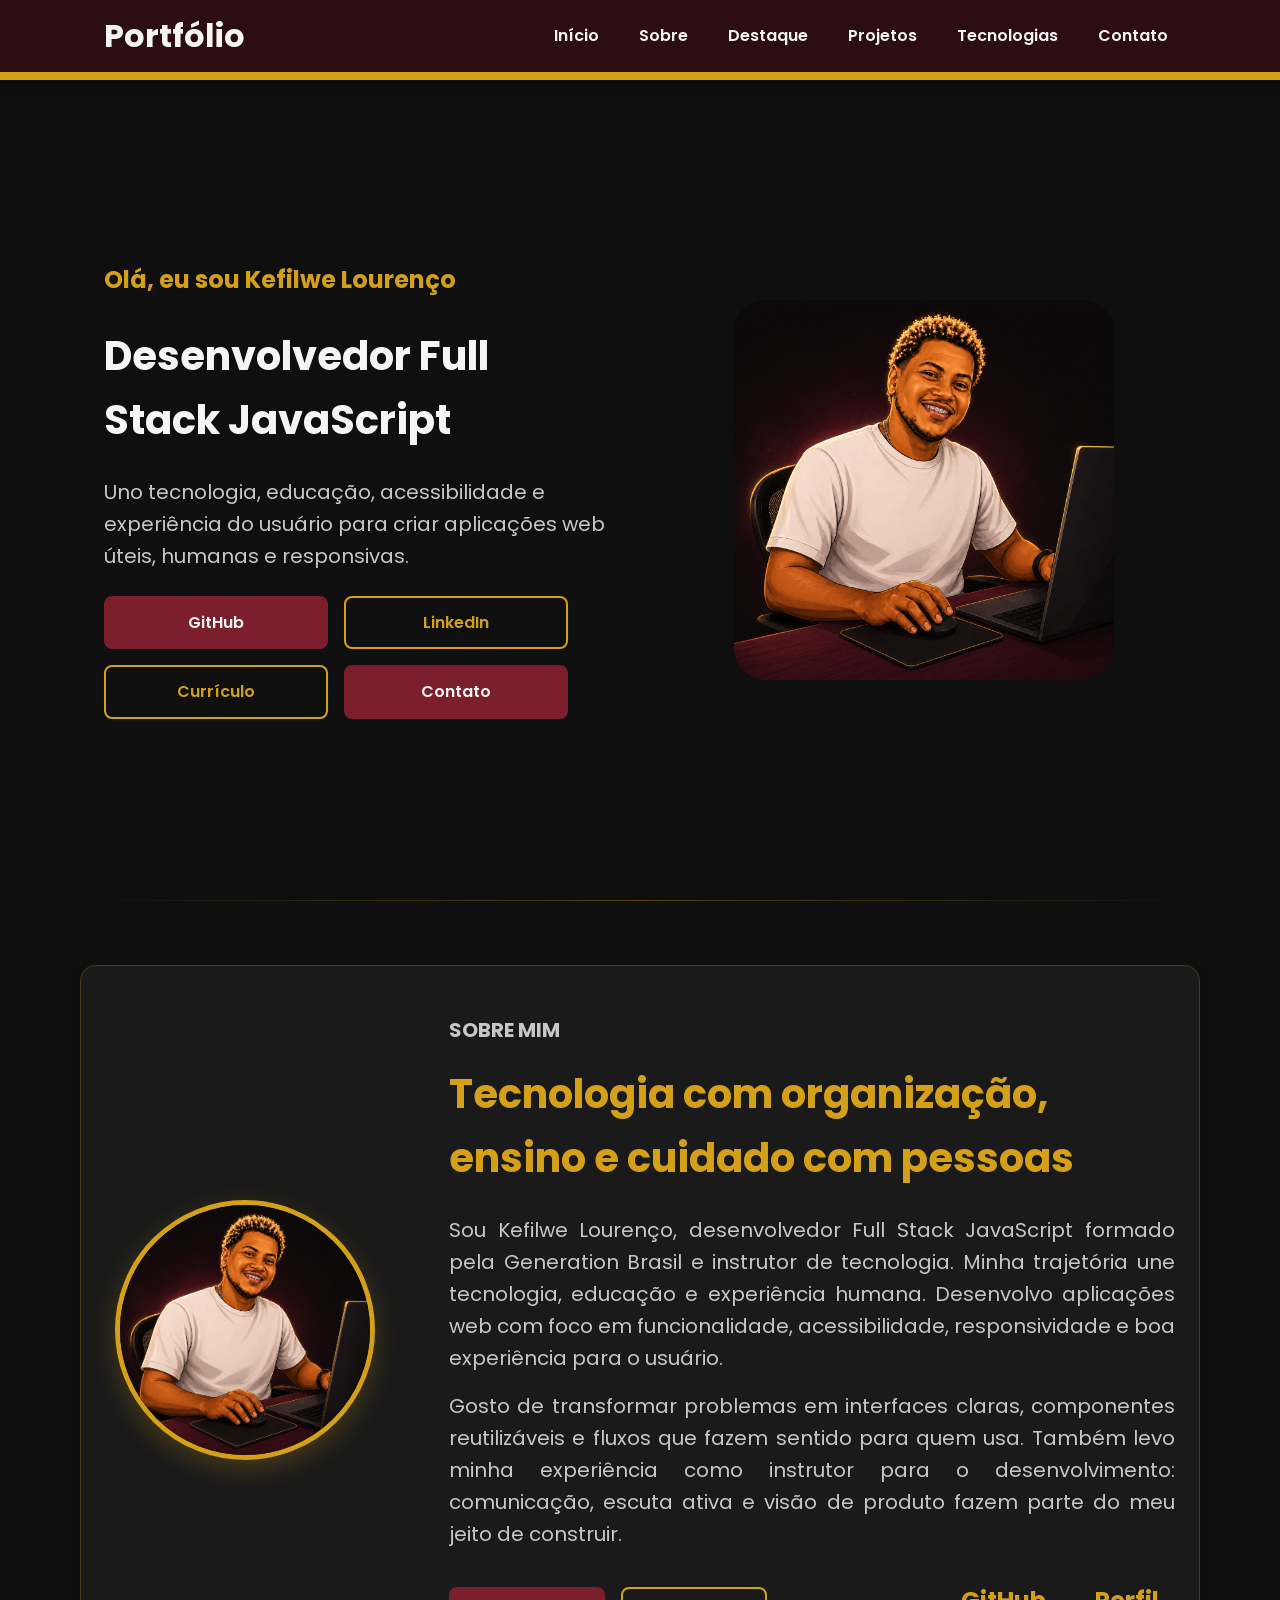
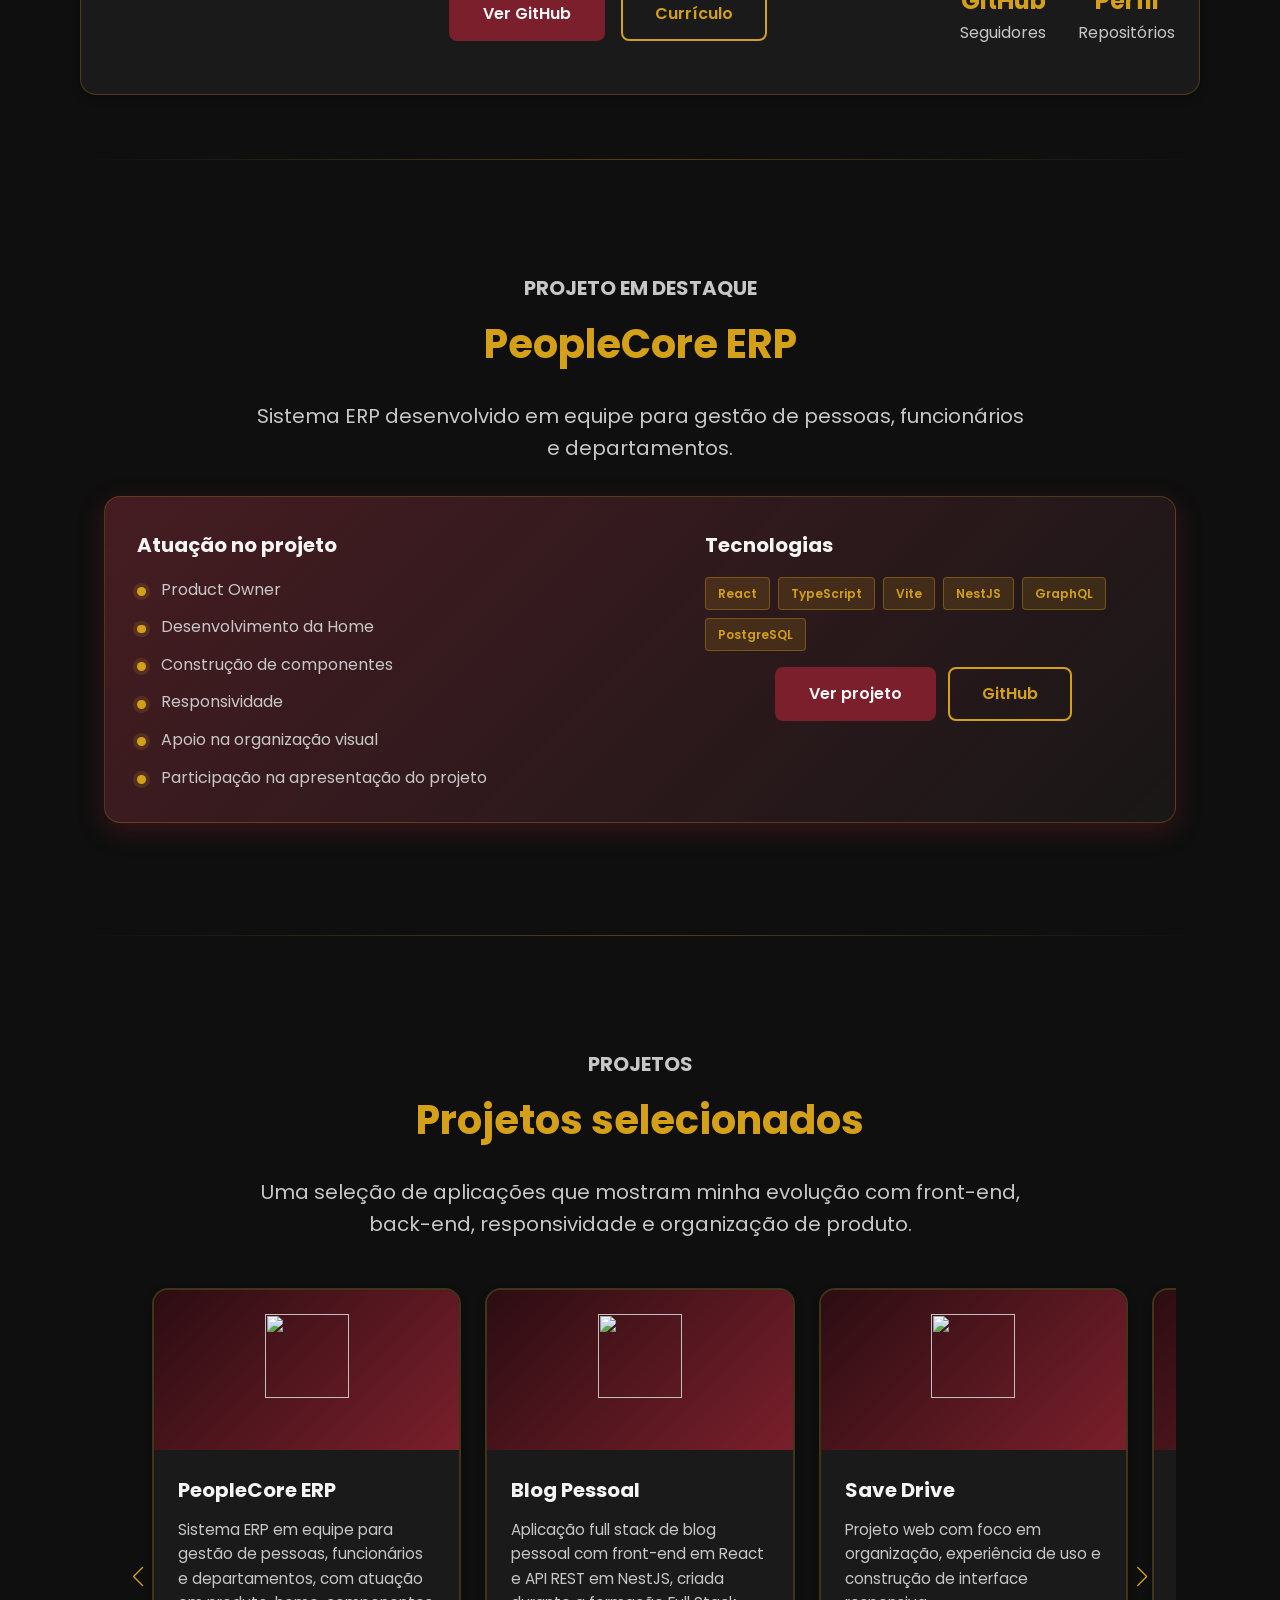
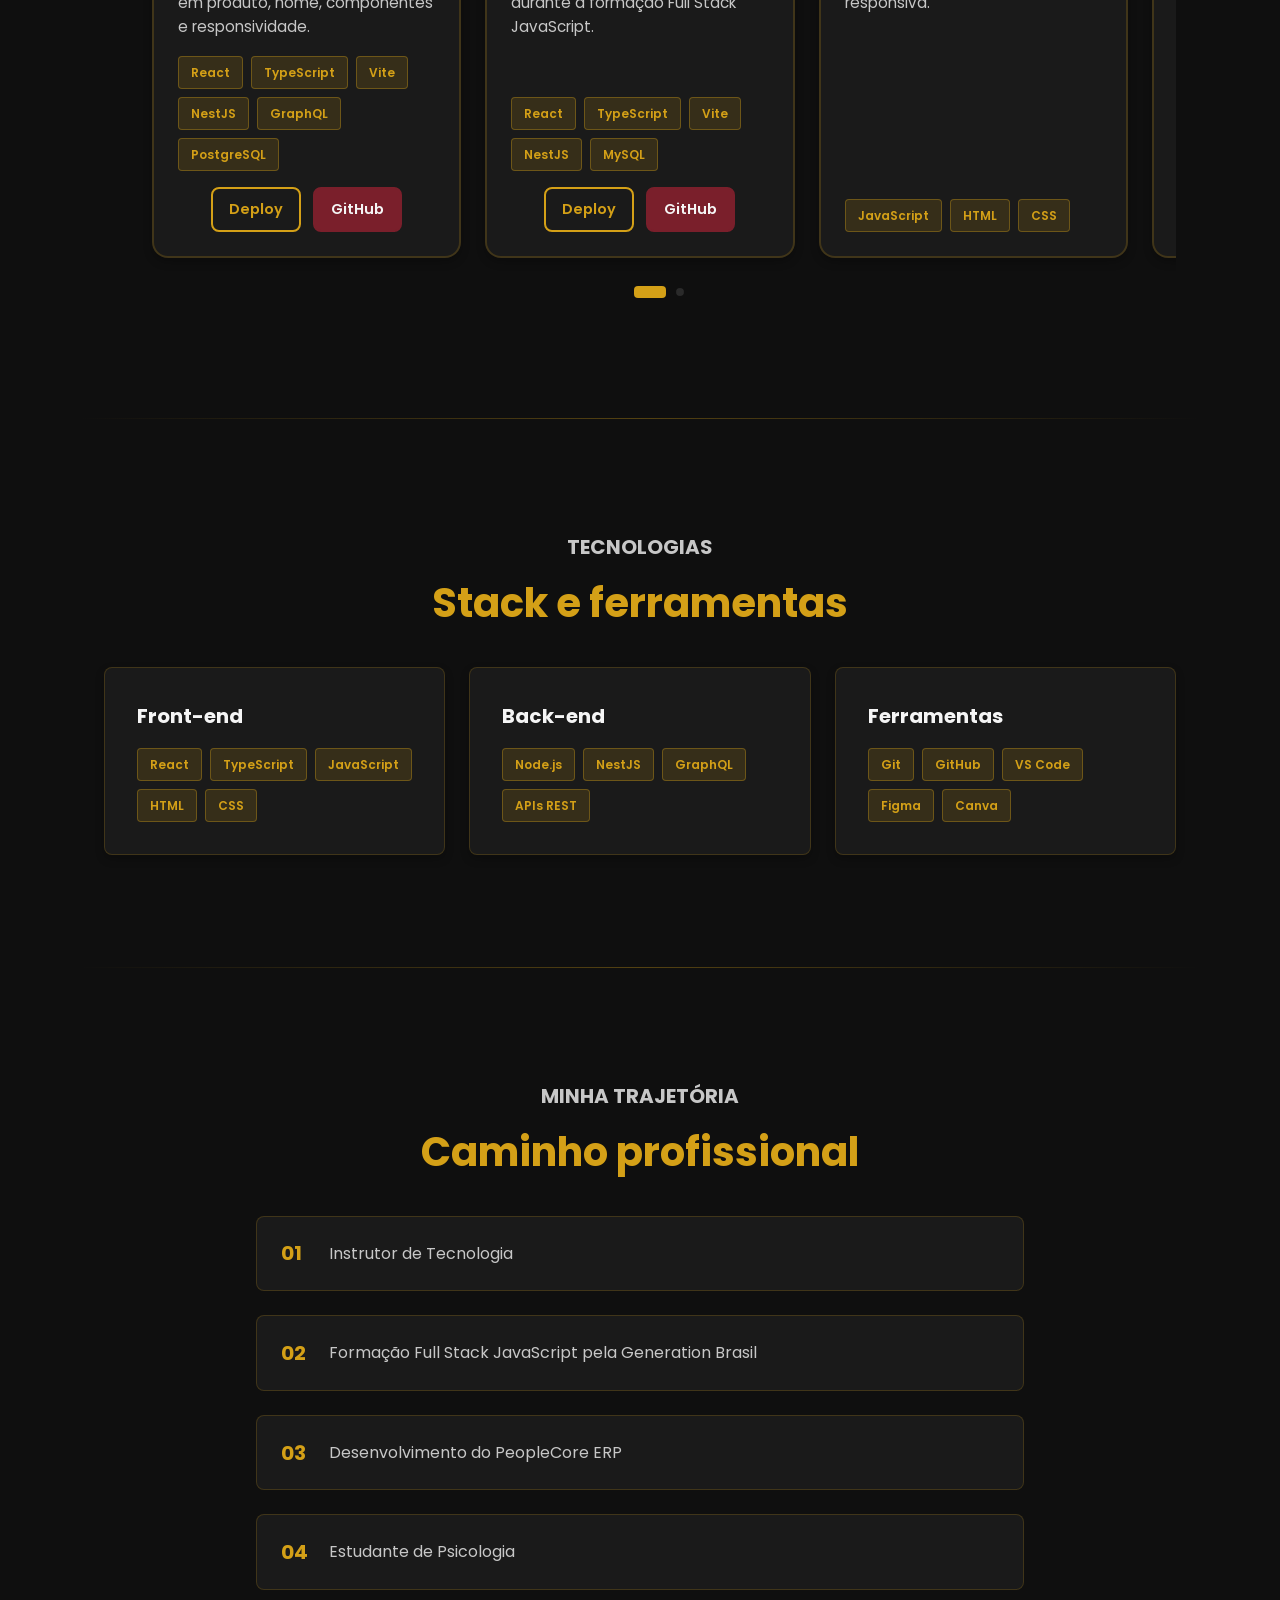
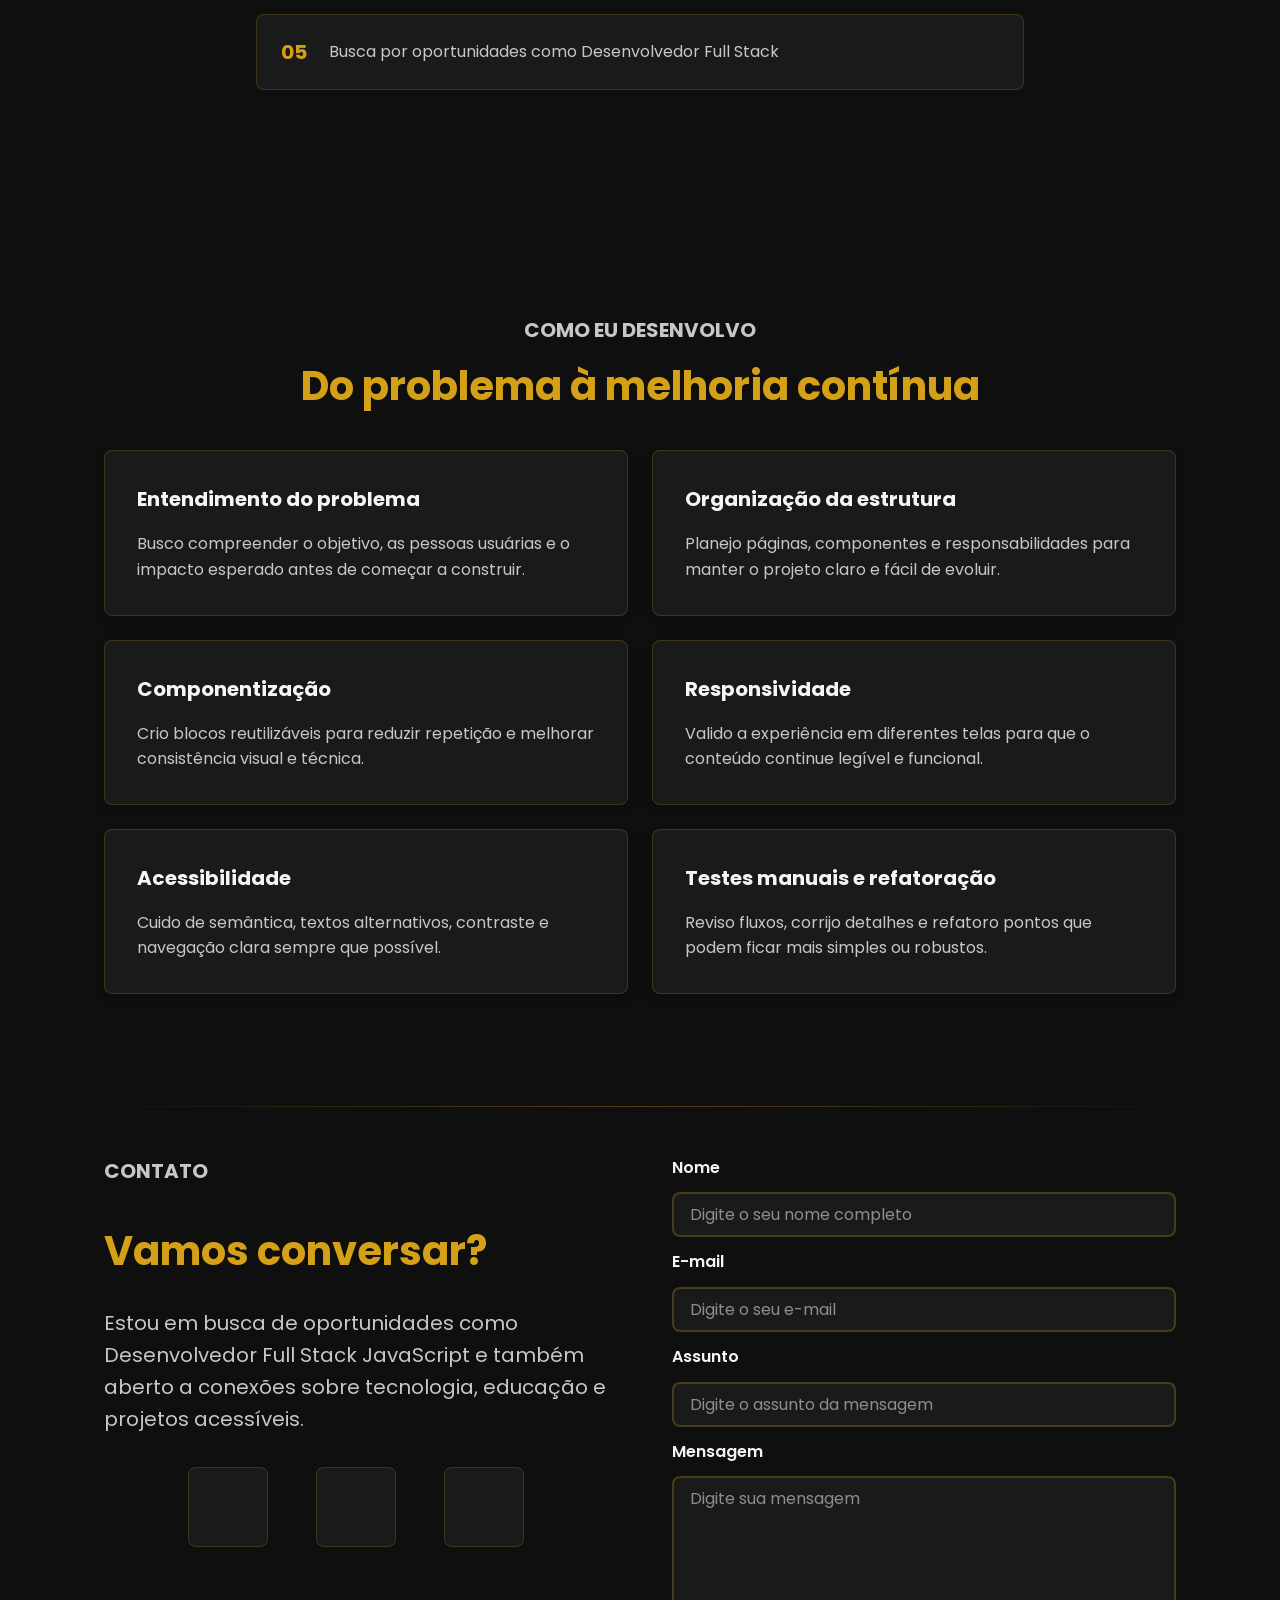
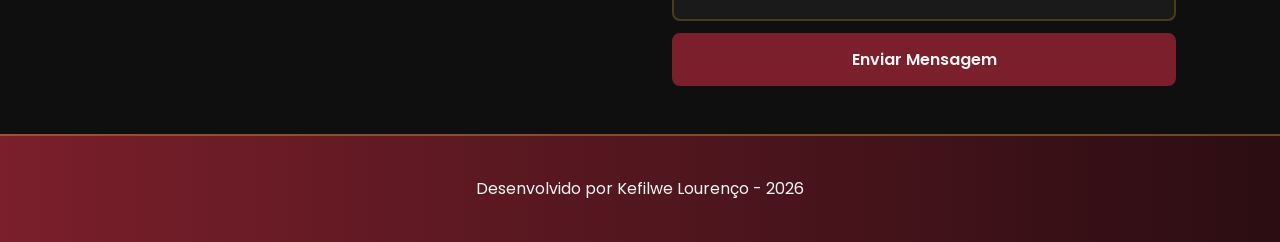
==== index.html @ 3a103b28 "Refatora portifolio profissional" ====
<!DOCTYPE html>
<html lang="pt-br">
<head>
    <link rel="preconnect" href="https://fonts.googleapis.com">
    <link rel="preconnect" href="https://fonts.gstatic.com" crossorigin>
    <link href="https://fonts.googleapis.com/css2?family=Poppins:wght@400;500;600;700&display=swap" rel="stylesheet">

    <meta charset="UTF-8">
    <meta name="viewport" content="width=device-width, initial-scale=1.0">
    <meta name="author" content="Kefilwe Lourenço">
    <meta
        name="description"
        content="Portfólio profissional de Kefilwe Lourenço, desenvolvedor Full Stack JavaScript formado pela Generation Brasil e instrutor de tecnologia."
    >
    <meta
        name="keywords"
        content="Kefilwe Lourenço, portfólio, desenvolvimento web, JavaScript, TypeScript, React, NestJS, Full Stack, Generation Brasil"
    >
    <meta name="robots" content="index, follow">

    <link rel="icon" type="image/svg+xml" href="./assets/img/favicon.svg">
    <link rel="stylesheet" href="https://cdn.jsdelivr.net/npm/swiper@11/swiper-bundle.min.css">
    <link rel="stylesheet" href="./assets/css/style.css">

    <title>Portfólio | Kefilwe Lourenço</title>
</head>

<body>
    <header>
        <div class="menu-content">
            <a href="#hero" id="titulo" aria-label="Voltar para o início">Portfólio</a>

            <nav aria-label="Navegação principal">
                <ul class="menu-list">
                    <li><a href="#hero">Início</a></li>
                    <li><a href="#about">Sobre</a></li>
                    <li><a href="#featured">Destaque</a></li>
                    <li><a href="#projects">Projetos</a></li>
                    <li><a href="#technologies">Tecnologias</a></li>
                    <li><a href="#contact">Contato</a></li>
                </ul>
            </nav>
        </div>
    </header>

    <main>
        <section id="hero" class="section-container hero-container" aria-labelledby="hero-title">
            <article class="hero-content">
                <span>Olá, eu sou Kefilwe Lourenço</span>

                <h1 id="hero-title">Desenvolvedor Full Stack JavaScript</h1>

                <p>
                    Uno tecnologia, educação, acessibilidade e experiência do usuário para criar aplicações web úteis, humanas e responsivas.
                </p>

                <div class="buttons-container hero-actions" aria-label="Links principais">
                    <a href="https://github.com/KefilweLourenco" target="_blank" rel="noopener noreferrer" class="botao">GitHub</a>
                    <a href="https://www.linkedin.com/in/kefilwe-lourenco/" target="_blank" rel="noopener noreferrer" class="botao-outline">LinkedIn</a>
                    <a href="./assets/docs/Curriculo_Kefilwe_Lourenco_dev_fullstack.pdf" target="_blank" class="botao-outline">Currículo</a>
                    <a href="#contact" class="botao">Contato</a>
                </div>
            </article>

            <figure class="hero-image">
                <img
                    src="./assets/img/847e5943-4a92-41ad-9f58-2784e48c1ffe.png"
                    alt="Ilustração de Kefilwe Lourenço como desenvolvedor"
                    class="hero-photo float-animation"
                    width="420"
                >
            </figure>
        </section>

        <hr>

        <section id="about" class="section-container about-container" aria-labelledby="about-title">
            <figure class="about-image">
                <img
                    id="github-avatar"
                    src="./assets/img/847e5943-4a92-41ad-9f58-2784e48c1ffe.png"
                    alt="Imagem de perfil de Kefilwe Lourenço"
                    width="260"
                    height="260"
                >
            </figure>

            <article class="about-content">
                <p class="section-kicker">Sobre mim</p>
                <h2 id="about-title">Tecnologia com organização, ensino e cuidado com pessoas</h2>

                <p>
                    Sou Kefilwe Lourenço, desenvolvedor Full Stack JavaScript formado pela Generation Brasil e instrutor de tecnologia.
                    Minha trajetória une tecnologia, educação e experiência humana. Desenvolvo aplicações web com foco em funcionalidade,
                    acessibilidade, responsividade e boa experiência para o usuário.
                </p>

                <p>
                    Gosto de transformar problemas em interfaces claras, componentes reutilizáveis e fluxos que fazem sentido para quem usa.
                    Também levo minha experiência como instrutor para o desenvolvimento: comunicação, escuta ativa e visão de produto fazem parte do meu jeito de construir.
                </p>

                <div class="about-buttons-data">
                    <div class="buttons-container">
                        <a href="https://github.com/KefilweLourenco" target="_blank" rel="noopener noreferrer" class="botao">Ver GitHub</a>
                        <a href="./assets/docs/Curriculo_Kefilwe_Lourenco_dev_fullstack.pdf" target="_blank" class="botao-outline">Currículo</a>
                    </div>

                    <div class="data-container" aria-label="Dados públicos do GitHub">
                        <div class="data-item">
                            <span class="data-number" data-github-stat="followers">--</span>
                            <span class="data-label">Seguidores</span>
                        </div>

                        <div class="data-item">
                            <span class="data-number" data-github-stat="repos">--</span>
                            <span class="data-label">Repositórios</span>
                        </div>
                    </div>
                </div>
            </article>
        </section>

        <hr>

        <section id="featured" class="section-container featured-container" aria-labelledby="featured-title">
            <div class="section-heading">
                <p class="section-kicker">Projeto em Destaque</p>
                <h2 id="featured-title">PeopleCore ERP</h2>
                <p>
                    Sistema ERP desenvolvido em equipe para gestão de pessoas, funcionários e departamentos.
                </p>
            </div>

            <article class="featured-card">
                <div class="featured-content">
                    <h3>Atuação no projeto</h3>
                    <ul class="check-list">
                        <li>Product Owner</li>
                        <li>Desenvolvimento da Home</li>
                        <li>Construção de componentes</li>
                        <li>Responsividade</li>
                        <li>Apoio na organização visual</li>
                        <li>Participação na apresentação do projeto</li>
                    </ul>
                </div>

                <div class="featured-content">
                    <h3>Tecnologias</h3>
                    <div class="project-tags">
                        <span class="tag">React</span>
                        <span class="tag">TypeScript</span>
                        <span class="tag">Vite</span>
                        <span class="tag">NestJS</span>
                        <span class="tag">GraphQL</span>
                        <span class="tag">PostgreSQL</span>
                    </div>

                    <div class="project-buttons featured-buttons">
                        <a href="https://people-core-front.vercel.app/home" target="_blank" rel="noopener noreferrer" class="botao">Ver projeto</a>
                        <a href="https://github.com/Grupo-03-Turma-JavaScript-14/people-core-front" target="_blank" rel="noopener noreferrer" class="botao-outline">GitHub</a>
                    </div>
                </div>
            </article>
        </section>

        <hr>

        <section id="projects" class="section-container projects-container" aria-labelledby="projects-title">
            <div class="section-heading">
                <p class="section-kicker">Projetos</p>
                <h2 id="projects-title">Projetos selecionados</h2>
                <p>
                    Uma seleção de aplicações que mostram minha evolução com front-end, back-end, responsividade e organização de produto.
                </p>
            </div>

            <div class="swiper projects-swiper">
                <div class="swiper-wrapper" id="projects-list"></div>
                <div class="swiper-button-next" aria-label="Próximo projeto"></div>
                <div class="swiper-button-prev" aria-label="Projeto anterior"></div>
                <div class="swiper-pagination"></div>
            </div>
        </section>

        <hr>

        <section id="technologies" class="section-container technologies-container" aria-labelledby="technologies-title">
            <div class="section-heading">
                <p class="section-kicker">Tecnologias</p>
                <h2 id="technologies-title">Stack e ferramentas</h2>
            </div>

            <div class="tech-grid">
                <article class="info-card">
                    <h3>Front-end</h3>
                    <div class="project-tags">
                        <span class="tag">React</span>
                        <span class="tag">TypeScript</span>
                        <span class="tag">JavaScript</span>
                        <span class="tag">HTML</span>
                        <span class="tag">CSS</span>
                    </div>
                </article>

                <article class="info-card">
                    <h3>Back-end</h3>
                    <div class="project-tags">
                        <span class="tag">Node.js</span>
                        <span class="tag">NestJS</span>
                        <span class="tag">GraphQL</span>
                        <span class="tag">APIs REST</span>
                    </div>
                </article>

                <article class="info-card">
                    <h3>Ferramentas</h3>
                    <div class="project-tags">
                        <span class="tag">Git</span>
                        <span class="tag">GitHub</span>
                        <span class="tag">VS Code</span>
                        <span class="tag">Figma</span>
                        <span class="tag">Canva</span>
                    </div>
                </article>
            </div>
        </section>

        <hr>

        <section id="journey" class="section-container journey-container" aria-labelledby="journey-title">
            <div class="section-heading">
                <p class="section-kicker">Minha trajetória</p>
                <h2 id="journey-title">Caminho profissional</h2>
            </div>

            <ol class="timeline">
                <li>Instrutor de Tecnologia</li>
                <li>Formação Full Stack JavaScript pela Generation Brasil</li>
                <li>Desenvolvimento do PeopleCore ERP</li>
                <li>Estudante de Psicologia</li>
                <li>Busca por oportunidades como Desenvolvedor Full Stack</li>
            </ol>
        </section>

        <hr>

        <section id="process" class="section-container process-container" aria-labelledby="process-title">
            <div class="section-heading">
                <p class="section-kicker">Como eu desenvolvo</p>
                <h2 id="process-title">Do problema à melhoria contínua</h2>
            </div>

            <div class="process-grid">
                <article class="info-card">
                    <h3>Entendimento do problema</h3>
                    <p>Busco compreender o objetivo, as pessoas usuárias e o impacto esperado antes de começar a construir.</p>
                </article>

                <article class="info-card">
                    <h3>Organização da estrutura</h3>
                    <p>Planejo páginas, componentes e responsabilidades para manter o projeto claro e fácil de evoluir.</p>
                </article>

                <article class="info-card">
                    <h3>Componentização</h3>
                    <p>Crio blocos reutilizáveis para reduzir repetição e melhorar consistência visual e técnica.</p>
                </article>

                <article class="info-card">
                    <h3>Responsividade</h3>
                    <p>Valido a experiência em diferentes telas para que o conteúdo continue legível e funcional.</p>
                </article>

                <article class="info-card">
                    <h3>Acessibilidade</h3>
                    <p>Cuido de semântica, textos alternativos, contraste e navegação clara sempre que possível.</p>
                </article>

                <article class="info-card">
                    <h3>Testes manuais e refatoração</h3>
                    <p>Reviso fluxos, corrijo detalhes e refatoro pontos que podem ficar mais simples ou robustos.</p>
                </article>
            </div>
        </section>

        <hr>

        <section id="contact" class="section-container contact-container" aria-labelledby="contact-title">
            <article class="contact-info">
                <p class="section-kicker">Contato</p>
                <h2 id="contact-title">Vamos conversar?</h2>

                <p>
                    Estou em busca de oportunidades como Desenvolvedor Full Stack JavaScript e também aberto a conexões sobre tecnologia, educação e projetos acessíveis.
                </p>

                <div class="social-container">
                    <a
                        href="https://www.linkedin.com/in/kefilwe-lourenco/"
                        target="_blank"
                        rel="noopener noreferrer"
                        class="social-icon"
                        aria-label="Acessar LinkedIn de Kefilwe Lourenço"
                    >
                        <img src="./assets/icons/social/linkedin.svg" alt="" width="40">
                    </a>

                    <a
                        href="https://github.com/KefilweLourenco"
                        target="_blank"
                        rel="noopener noreferrer"
                        class="social-icon"
                        aria-label="Acessar GitHub de Kefilwe Lourenço"
                    >
                        <img src="./assets/icons/social/github.svg" alt="" width="40">
                    </a>

                    <a
                        href="https://www.instagram.com/kaefebr/"
                        target="_blank"
                        rel="noopener noreferrer"
                        class="social-icon"
                        aria-label="Acessar Instagram de Kefilwe Lourenço"
                    >
                        <img src="./assets/icons/social/instagram.svg" alt="" width="40">
                    </a>
                </div>
            </article>

            <form id="formulario" action="https://formsubmit.co/ec6c50bfeef9cd37c52fc1321c85fd99" method="POST" novalidate>
                <input type="hidden" name="_next" value="https://kefilwelourenco.github.io/Meu-Portifolio/sucess.html">
                <input type="hidden" name="_captcha" value="false">

                <label for="nome">Nome</label>
                <input id="nome" name="name" type="text" placeholder="Digite o seu nome completo" autocomplete="name">
                <span id="erro-nome" aria-live="polite"></span>

                <label for="email">E-mail</label>
                <input id="email" name="email" type="email" placeholder="Digite o seu e-mail" autocomplete="email">
                <span id="erro-email" aria-live="polite"></span>

                <label for="assunto">Assunto</label>
                <input id="assunto" name="subject" type="text" placeholder="Digite o assunto da mensagem">
                <span id="erro-assunto" aria-live="polite"></span>

                <label for="mensagem">Mensagem</label>
                <textarea id="mensagem" name="message" placeholder="Digite sua mensagem" rows="5"></textarea>
                <span id="erro-mensagem" aria-live="polite"></span>

                <button class="botao" type="submit">Enviar Mensagem</button>
            </form>
        </section>
    </main>

    <footer>
        <p>Desenvolvido por Kefilwe Lourenço - 2026</p>
    </footer>

    <script src="https://cdn.jsdelivr.net/npm/swiper@11/swiper-bundle.min.js"></script>
    <script src="./assets/js/script.js"></script>
</body>
</html>
---- assets/css/style.css ----
* {
    margin: 0;
    padding: 0;
    box-sizing: border-box;
    font-family: 'Poppins', sans-serif;
    font-weight: 400;
    text-decoration: none;
    outline: none;
}

:root {
    /* Paleta de Cores - Preto, Vinho e Dourado */
    --purple-50: #FFF4E0;
    --purple-100: #F3DFA2;
    --purple-200: #D4A017;
    --purple-300: #B8742A;
    --purple-400: #9B3A3A;
    --purple-500: #7A1F2B;
    --purple-600: #641926;
    --purple-700: #4A121C;
    --purple-800: #2B0D12;
    --purple-900: #14080A;

    /* Cores Neutras */
    --gray-200: #2A2A2A;
    --gray-400: #C7C7C7;
    --black: #F5F5F5;
    --white: #0F0F0F;

    /* Cores extras */
    --surface: #1A1A1A;
    --surface-light: #24181A;
    --gold: #D4A017;

    /* Cores de Estado */
    --error: #e63946;

    /* Sombras */
    --shadow-sm: 0 0.25rem 0.5rem rgba(0, 0, 0, 0.25);
    --shadow-md: 0 0.25rem 0.75rem rgba(212, 160, 23, 0.25);
    --shadow-lg: 0 0.5rem 1.5rem rgba(122, 31, 43, 0.35);

    /* Espaçamentos */
    --spacing-xs: 0.5rem;
    --spacing-sm: 1rem;
    --spacing-md: 1.5rem;
    --spacing-lg: 2rem;
    --spacing-xl: 3rem;
    --spacing-2xl: 4rem;

    /* Tamanho da Fonte */
    --text-sm: 0.75rem;
    --text-base: 1rem;
    --text-lg: 1.25rem;
    --text-xl: 1.5rem;
    --text-2xl: 2rem;
    --text-3xl: 2.5rem;

    /* Border Radius */
    --radius-sm: 0.25rem;
    --radius-md: 0.5rem;
    --radius-lg: 1rem;
    --radius-xl: 2rem;
    --radius-full: 50%;

    /* Animação Padrão */
    --transition-default: all 0.3s ease;
}

html {
    scroll-behavior: smooth;
}

body {
    display: flex;
    flex-direction: column;
    min-height: 100vh;
    background-color: var(--white);
    line-height: 1.6;
    color: var(--black);
}

hr {
    width: min(70rem, calc(100% - 2rem));
    height: 0.05rem;
    margin: 0 auto;
    border: 0;
    background: linear-gradient(to right, transparent, rgba(212, 160, 23, 0.35), transparent);
}

main {
    flex: 1;
}

.section-container {
    max-width: 70rem;
    margin: 0 auto;
    padding: var(--spacing-xl) var(--spacing-md);
    scroll-margin-top: 6rem;
}

.buttons-container {
    display: flex;
    flex-wrap: wrap;
    gap: var(--spacing-sm);
}

.botao,
.botao-outline {
    display: inline-block;
    padding: 0.75rem 2rem;
    border: 0.15rem solid transparent;
    border-radius: var(--radius-md);
    font-size: var(--text-base);
    font-weight: 600;
    text-align: center;
    cursor: pointer;
    transition: var(--transition-default);
}

.botao {
    border-color: var(--purple-500);
    background-color: var(--purple-500);
    color: #F5F5F5;
}

.botao:hover {
    border-color: var(--gold);
    background-color: var(--purple-700);
    box-shadow: var(--shadow-md);
    transform: translateY(-0.25rem);
}

.botao-outline {
    border-color: var(--gold);
    background-color: transparent;
    color: var(--gold);
}

.botao-outline:hover {
    border-color: var(--gold);
    background-color: var(--gold);
    color: #14080A;
    transform: translateY(-0.25rem);
}

.botao-sm {
    padding: 0.55rem 1rem;
    font-size: 0.9rem;
}

header {
    position: sticky;
    top: 0;
    z-index: 1000;
    width: 100%;
    height: 5rem;
    border-bottom: var(--spacing-xs) solid var(--gold);
    background-color: var(--purple-800);
    box-shadow: var(--shadow-sm);
}

header a {
    font-weight: 600;
    color: #F5F5F5;
    transition: color 0.3s ease;
}

header a:hover {
    color: var(--gold);
}

#titulo {
    font-size: var(--text-2xl);
    font-weight: 700;
}

.menu-content {
    display: flex;
    justify-content: space-between;
    align-items: center;
    max-width: 70rem;
    height: 100%;
    margin: 0 auto;
    padding: 0 var(--spacing-md);
}

.menu-list {
    display: flex;
    gap: var(--spacing-md);
    list-style: none;
}

.menu-list a {
    padding: var(--spacing-xs);
}

.hero-container {
    display: flex;
    align-items: center;
    gap: var(--spacing-2xl);
    min-height: calc(100vh - 5rem);
}

.hero-content {
    display: flex;
    flex: 1;
    flex-direction: column;
    gap: var(--spacing-md);
}

.hero-content span {
    font-size: var(--text-xl);
    font-weight: 700;
    color: var(--gold);
}

.hero-content h1 {
    font-size: var(--text-3xl);
    font-weight: 700;
    color: #F5F5F5;
}

.hero-content p,
.about-content p,
.contact-info p,
.section-heading p,
.info-card p {
    font-size: var(--text-lg);
    color: var(--gray-400);
}

.hero-actions {
    display: grid;
    grid-template-columns: repeat(2, minmax(9rem, 1fr));
    max-width: 29rem;
}

.hero-actions .botao,
.hero-actions .botao-outline {
    width: 100%;
}

.section-heading {
    max-width: 48rem;
    margin: 0 auto var(--spacing-lg);
    text-align: center;
}

.section-heading h2,
.about-content h2,
.projects-container h2,
.contact-info h2,
.featured-container h2,
.technologies-container h2,
.journey-container h2,
.process-container h2 {
    margin-bottom: var(--spacing-md);
    font-size: var(--text-3xl);
    font-weight: 700;
    color: var(--gold);
}

.section-kicker {
    margin-bottom: var(--spacing-xs);
    font-size: var(--text-base);
    font-weight: 700;
    text-transform: uppercase;
    letter-spacing: 0;
    color: var(--purple-100);
}

/* IMAGEM PRINCIPAL DO HERO */
.hero-image {
    display: flex;
    flex: 1;
    justify-content: center;
    align-items: center;
}

.hero-image img {
    width: 100%;
    max-width: 380px;
    height: auto;
    border-radius: var(--radius-xl);
    object-fit: contain;
}

@keyframes float {
    0%,
    100% {
        transform: translateY(0);
    }

    50% {
        transform: translateY(-1.25rem);
    }
}

.float-animation {
    animation: float 3s ease-in-out infinite;
}

.about-container {
    display: flex;
    align-items: center;
    gap: var(--spacing-2xl);
    margin: var(--spacing-2xl) auto;
    border: 0.1rem solid rgba(212, 160, 23, 0.25);
    border-radius: var(--radius-lg);
    background-color: var(--surface);
    box-shadow: var(--shadow-sm);
}

.about-image {
    flex: 0 0 17.5rem;
}

.about-image img {
    width: 260px;
    height: 260px;
    border: 0.35rem solid var(--gold);
    border-radius: var(--radius-full);
    box-shadow: 0 0.5rem 1.5rem rgba(212, 160, 23, 0.25);
    object-fit: cover;
    object-position: center top;
    display: block;
    margin: 0 auto;
}

.about-content p {
    margin-bottom: var(--spacing-sm);
    text-align: justify;
}

.about-buttons-data {
    display: flex;
    justify-content: space-between;
    align-items: center;
    gap: var(--spacing-lg);
    margin-top: var(--spacing-lg);
}

.about-buttons-data .botao {
    margin-right: auto;
}

.data-container {
    display: flex;
    gap: var(--spacing-lg);
    margin-top: 0;
}

.data-item {
    display: flex;
    flex-direction: column;
    align-items: center;
}

.data-number {
    font-size: var(--text-xl);
    font-weight: 700;
    text-align: center;
    color: var(--gold);
}

.data-label {
    font-size: var(--text-base);
    text-align: center;
    color: var(--gray-400);
}

.projects-container {
    scroll-margin-top: 3rem;
    margin: var(--spacing-2xl) auto;
    text-align: center;
}

.featured-container,
.technologies-container,
.journey-container,
.process-container {
    margin: var(--spacing-2xl) auto;
}

.featured-card {
    display: grid;
    grid-template-columns: 1.1fr 0.9fr;
    gap: var(--spacing-lg);
    padding: var(--spacing-lg);
    border: 0.1rem solid rgba(212, 160, 23, 0.25);
    border-radius: var(--radius-lg);
    background:
        linear-gradient(135deg, rgba(122, 31, 43, 0.45), rgba(20, 8, 10, 0.2)),
        var(--surface);
    box-shadow: var(--shadow-lg);
}

.featured-content {
    min-width: 0;
}

.featured-content h3,
.info-card h3 {
    margin-bottom: var(--spacing-sm);
    font-size: var(--text-lg);
    font-weight: 700;
    color: #F5F5F5;
}

.featured-buttons {
    justify-content: flex-start;
    margin-top: var(--spacing-lg);
}

.check-list {
    display: grid;
    gap: 0.75rem;
    list-style: none;
    color: var(--gray-400);
}

.check-list li {
    position: relative;
    padding-left: 1.5rem;
}

.check-list li::before {
    content: "";
    position: absolute;
    top: 0.65rem;
    left: 0;
    width: 0.55rem;
    height: 0.55rem;
    border-radius: var(--radius-full);
    background-color: var(--gold);
    box-shadow: 0 0 0 0.25rem rgba(212, 160, 23, 0.15);
}

.projects-swiper {
    position: relative;
    width: 100%;
    padding: var(--spacing-sm) var(--spacing-xl) var(--spacing-xl);
    overflow: hidden;
}

.project-card {
    display: flex;
    flex-direction: column;
    width: 100%;
    height: 100%;
    border: 0.15rem solid rgba(212, 160, 23, 0.2);
    border-radius: var(--radius-lg);
    background-color: var(--surface);
    box-shadow: var(--shadow-sm);
    overflow: hidden;
    transition: var(--transition-default);
}

.project-card:hover {
    border-color: rgba(212, 160, 23, 0.55);
    box-shadow: var(--shadow-lg);
    transform: translateY(-0.25rem);
}

.project-image {
    display: flex;
    align-items: center;
    justify-content: center;
    width: 100%;
    height: 10rem;
    background: linear-gradient(135deg, var(--purple-800) 0%, var(--purple-500) 100%);
}

.project-image img {
    width: 75%;
    height: 75%;
    max-width: 7rem;
    max-height: 7rem;
    object-fit: contain;
    transition: transform 0.3s ease;
}

.project-content {
    display: flex;
    flex: 1;
    flex-direction: column;
    padding: var(--spacing-md);
    text-align: left;
}

.project-content h3 {
    margin-bottom: 0.75rem;
    font-size: var(--text-lg);
    font-weight: 700;
    color: #F5F5F5;
}

.project-content p {
    flex: 1;
    margin-bottom: var(--spacing-sm);
    font-size: 0.95rem;
    color: var(--gray-400);
}

.project-tags {
    display: flex;
    flex-wrap: wrap;
    gap: var(--spacing-xs);
}

.tag {
    padding: 0.375rem 0.75rem;
    border-radius: var(--radius-sm);
    background-color: rgba(212, 160, 23, 0.15);
    border: 0.05rem solid rgba(212, 160, 23, 0.35);
    font-size: var(--text-sm);
    font-weight: 600;
    color: var(--gold);
}

.project-buttons {
    display: flex;
    flex-wrap: wrap;
    justify-content: center;
    align-items: center;
    gap: 0.75rem;
    margin-top: var(--spacing-sm);
}

.tech-grid,
.process-grid {
    display: grid;
    grid-template-columns: repeat(3, minmax(0, 1fr));
    gap: var(--spacing-md);
}

.process-grid {
    grid-template-columns: repeat(2, minmax(0, 1fr));
}

.info-card {
    padding: var(--spacing-lg);
    border: 0.1rem solid rgba(212, 160, 23, 0.2);
    border-radius: var(--radius-md);
    background-color: var(--surface);
    box-shadow: var(--shadow-sm);
    transition: var(--transition-default);
}

.info-card:hover {
    border-color: rgba(212, 160, 23, 0.55);
    transform: translateY(-0.2rem);
}

.info-card p {
    font-size: var(--text-base);
}

.timeline {
    display: grid;
    gap: var(--spacing-md);
    max-width: 48rem;
    margin: 0 auto;
    list-style: none;
    counter-reset: timeline;
}

.timeline li {
    position: relative;
    padding: var(--spacing-md) var(--spacing-md) var(--spacing-md) 4.5rem;
    border: 0.1rem solid rgba(212, 160, 23, 0.2);
    border-radius: var(--radius-md);
    background-color: var(--surface);
    color: var(--gray-400);
}

.timeline li::before {
    counter-increment: timeline;
    content: counter(timeline, decimal-leading-zero);
    position: absolute;
    top: 50%;
    left: var(--spacing-md);
    transform: translateY(-50%);
    font-size: var(--text-lg);
    font-weight: 700;
    color: var(--gold);
}

.swiper-wrapper {
    align-items: stretch;
}

.swiper-slide {
    display: flex;
    height: auto;
}

.swiper-button-next,
.swiper-button-prev {
    width: 3rem;
    height: 3rem;
}

.swiper-button-next:after,
.swiper-button-prev:after {
    font-size: var(--text-lg);
    height: 3rem;
    color: var(--gold);
}

.swiper-pagination-bullet {
    width: 0.75rem;
    height: 0.75rem;
    background-color: var(--gray-200);
    opacity: 1;
}

.swiper-pagination-bullet-active {
    width: var(--spacing-lg);
    border-radius: var(--radius-sm);
    background-color: var(--gold);
}

.contact-container {
    display: grid;
    grid-template-columns: 1fr 1fr;
    gap: var(--spacing-2xl);
}

.contact-info h2 {
    margin-bottom: var(--spacing-md);
}

.contact-info p {
    margin-bottom: var(--spacing-lg);
}

.social-container {
    display: flex;
    justify-content: center;
    gap: var(--spacing-xl);
}

.social-icon {
    width: 5rem;
    height: 5rem;
    padding: 0.75rem;
    border-radius: var(--radius-md);
    background-color: var(--surface);
    border: 0.1rem solid rgba(212, 160, 23, 0.2);
    transition: var(--transition-default);
}

.social-icon img {
    width: 100%;
    filter: invert(91%) sepia(4%) saturate(217%) hue-rotate(314deg) brightness(105%) contrast(92%);
    transition: filter 0.3s ease;
}

.social-icon:hover {
    border-color: var(--gold);
    transform: translateY(-0.25rem);
}

.social-icon:hover img {
    filter: invert(68%) sepia(63%) saturate(663%) hue-rotate(3deg) brightness(93%) contrast(92%);
}

form {
    display: flex;
    flex-direction: column;
    gap: 0.75rem;
}

form label {
    font-size: var(--text-base);
    font-weight: 600;
    color: #F5F5F5;
}

form input,
form textarea {
    width: 100%;
    padding: 0.5rem var(--spacing-sm);
    border: 0.15rem solid rgba(212, 160, 23, 0.25);
    border-radius: var(--radius-md);
    background-color: var(--surface);
    color: #F5F5F5;
    font-family: inherit;
    font-size: var(--text-base);
    transition: border-color 0.3s ease;
}

form input::placeholder,
form textarea::placeholder {
    color: #8E8E8E;
}

form input:focus,
form textarea:focus {
    border-color: var(--gold);
    outline: none;
}

form input[aria-invalid="true"],
form textarea[aria-invalid="true"] {
    border-color: var(--error);
}

form textarea {
    min-height: 5rem;
    resize: none;
}

form span {
    margin-top: -0.75rem;
    font-size: var(--text-sm);
    color: var(--error);
}

footer {
    padding: 2.5rem;
    background: linear-gradient(to right, var(--purple-500), var(--purple-800));
    border-top: 0.15rem solid rgba(212, 160, 23, 0.4);
    font-weight: 600;
    text-align: center;
    color: #F5F5F5;
}

.success-container {
    display: flex;
    flex-direction: column;
    justify-content: center;
    align-items: center;
    width: 100%;
    min-height: calc(100vh - 12.5rem);
    padding: var(--spacing-xl) var(--spacing-md);
}

.success-content {
    display: flex;
    flex-direction: column;
    align-items: center;
    gap: var(--spacing-md);
    max-width: 37.5rem;
    text-align: center;
}

.success-content h1 {
    font-size: var(--text-3xl);
    font-weight: 700;
    color: var(--gold);
}

.success-content h2 {
    font-size: var(--text-lg);
    color: var(--gray-400);
}

.success-icon {
    display: flex;
    align-items: center;
    justify-content: center;
    width: 7.5rem;
    height: 7.5rem;
    border-radius: var(--radius-full);
    background-color: var(--surface);
    border: 0.15rem solid var(--gold);
}

.success-icon img {
    width: 6rem;
    height: 6rem;
    filter: invert(68%) sepia(63%) saturate(663%) hue-rotate(3deg) brightness(93%) contrast(92%);
}

/* TABLET */
@media screen and (max-width: 1024px) {
    .section-container {
        padding: var(--spacing-lg) var(--spacing-md);
    }

    .section-container h1 {
        font-size: var(--text-3xl);
    }

    .section-container h2 {
        font-size: var(--text-2xl);
    }

    .section-container p {
        font-size: var(--text-base);
    }

    .hero-content span {
        font-size: var(--text-lg);
    }

    .success-content h1 {
        font-size: var(--text-3xl);
    }

    .success-content h2 {
        font-size: var(--text-xl);
    }

    .hero-container {
        flex-direction: column-reverse;
        gap: var(--spacing-lg);
        min-height: 60vh;
        text-align: center;
    }

    .hero-content,
    .hero-image {
        width: 90%;
    }

    .buttons-container {
        justify-content: center;
        width: 100%;
    }

    .hero-container .botao,
    .hero-container .botao-outline {
        padding: 0.75rem 1.5rem;
        font-size: 0.95rem;
        white-space: nowrap;
    }

    .about-container {
        flex-direction: column;
        gap: var(--spacing-md);
        margin: var(--spacing-lg);
        padding: var(--spacing-lg);
    }

    .about-image {
        flex: 0 0 auto;
        width: 100%;
        display: flex;
        justify-content: center;
    }

    .about-image img {
        width: 240px;
        height: 240px;
        max-width: 100%;
        object-fit: cover;
        object-position: center top;
    }

    .about-content {
        width: 100%;
    }

    .about-buttons-data {
        flex-direction: column;
        gap: var(--spacing-md);
        align-items: stretch;
    }

    .about-buttons-data .botao {
        margin-right: 0;
    }

    .data-container {
        justify-content: center;
        width: 100%;
    }

    .projects-container {
        margin: var(--spacing-lg) auto 0;
    }

    .featured-container,
    .technologies-container,
    .journey-container,
    .process-container {
        margin: var(--spacing-lg) auto;
    }

    .featured-card,
    .tech-grid,
    .process-grid {
        grid-template-columns: 1fr;
    }

    .projects-swiper {
        margin: 0;
        padding: var(--spacing-sm) var(--spacing-lg) 2.5rem;
    }

    .project-card {
        width: 100%;
        min-height: 31rem;
        max-width: 100%;
    }

    .project-content {
        display: flex;
        flex-direction: column;
        justify-content: space-between;
        height: 100%;
    }

    .project-content p {
        flex: 1;
        overflow: hidden;
    }

    .project-tags {
        min-height: 2.5rem;
        align-items: flex-start;
    }

    .swiper-wrapper {
        align-items: stretch;
    }

    .swiper-slide {
        display: flex;
        justify-content: center;
        align-items: stretch;
        height: auto;
    }

    .swiper-button-next,
    .swiper-button-prev {
        display: none;
    }

    .contact-container {
        grid-template-columns: 1fr;
        gap: var(--spacing-lg);
        width: 90%;
        margin: 0 auto;
    }

    .success-container {
        padding: var(--spacing-xl) var(--spacing-md);
        min-height: calc(100vh - 10rem);
    }

    .success-content {
        gap: var(--spacing-lg);
        max-width: 35rem;
    }

    .success-icon {
        width: 6rem;
        height: 6rem;
    }

    .success-icon img {
        width: 5rem;
        height: 5rem;
    }
}

/* CELULAR */
@media screen and (max-width: 768px) {
    .menu-list {
        display: none;
    }
}

@media screen and (max-width: 480px) {
    .section-container {
        padding: var(--spacing-md) var(--spacing-sm);
    }

    .section-container h1 {
        font-size: var(--text-xl);
    }

    .section-container h2 {
        font-size: var(--text-xl);
    }

    .section-container p {
        font-size: var(--text-base);
    }

    .hero-content span {
        font-size: var(--text-lg);
    }

    .success-content h1 {
        font-size: var(--text-xl);
    }

    .success-content h2 {
        font-size: var(--text-base);
    }

    #titulo {
        font-size: var(--text-xl);
    }

    .menu-list {
        display: none;
    }

    .hero-container {
        gap: var(--spacing-sm);
    }

    .hero-content {
        gap: var(--spacing-xs);
        width: 100%;
    }

    .buttons-container {
        flex-direction: column;
        gap: 0.75rem;
        width: 100%;
    }

    .hero-actions {
        grid-template-columns: 1fr;
        max-width: 100%;
    }

    .buttons-container .botao,
    .buttons-container .botao-outline {
        width: 100%;
    }

    .hero-container .botao,
    .hero-container .botao-outline {
        padding: 0.75rem 1rem;
        font-size: 0.95rem;
        white-space: nowrap;
    }

    .hero-image {
        width: 100%;
    }

    .hero-image img {
        max-width: 20rem;
    }

    .about-container {
        margin: var(--spacing-lg) 0.5rem;
        padding: var(--spacing-md);
    }

    .about-image img {
        width: 220px;
        height: 220px;
        max-width: 100%;
        object-fit: cover;
        object-position: center top;
    }

    .about-buttons-data .botao,
    .about-buttons-data .botao-outline {
        width: 100%;
        padding: 0.75rem var(--spacing-lg);
        font-size: var(--text-base);
        text-align: center;
    }

    .data-number {
        font-size: var(--text-lg);
    }

    .data-label {
        font-size: var(--text-sm);
    }

    .projects-container {
        margin: var(--spacing-lg) auto 0;
    }

    .projects-swiper {
        position: relative;
        margin: 0;
        padding: var(--spacing-sm) 0 2rem 0;
        overflow: hidden;
    }

    .project-card {
        width: 100%;
        min-height: 31rem;
        max-width: 20rem;
    }

    .project-image {
        height: 10rem;
    }

    .project-content {
        padding: var(--spacing-md);
    }

    .project-content h3 {
        font-size: 1.25rem;
    }

    .project-content p {
        font-size: 0.95rem;
    }

    .contact-container {
        width: 100%;
    }

    .contact-info p {
        margin-bottom: var(--spacing-md);
    }

    .social-container {
        flex-wrap: wrap;
        gap: var(--spacing-lg);
        margin-bottom: var(--spacing-xs);
    }

    .social-icon {
        width: 4rem;
        height: 4rem;
    }

    form {
        gap: var(--spacing-sm);
    }

    form label {
        font-size: 0.95rem;
    }

    form input,
    form textarea {
        padding: 0.75rem;
        font-size: var(--text-base);
    }

    form button {
        padding: 0.75rem var(--spacing-md);
        font-size: var(--text-base);
    }

    footer {
        padding: var(--spacing-md) var(--spacing-sm);
        font-size: var(--text-sm);
    }

    .success-container {
        padding: var(--spacing-lg) var(--spacing-sm);
        min-height: calc(100vh - 8rem);
    }

    .success-content {
        gap: var(--spacing-md);
        max-width: 100%;
        padding: 0 var(--spacing-sm);
    }

    .success-icon {
        width: 5rem;
        height: 5rem;
    }

    .success-icon img {
        width: 4rem;
        height: 4rem;
    }

    .success-content .botao {
        width: 100%;
        max-width: 20rem;
        padding: 0.75rem var(--spacing-lg);
    }
}
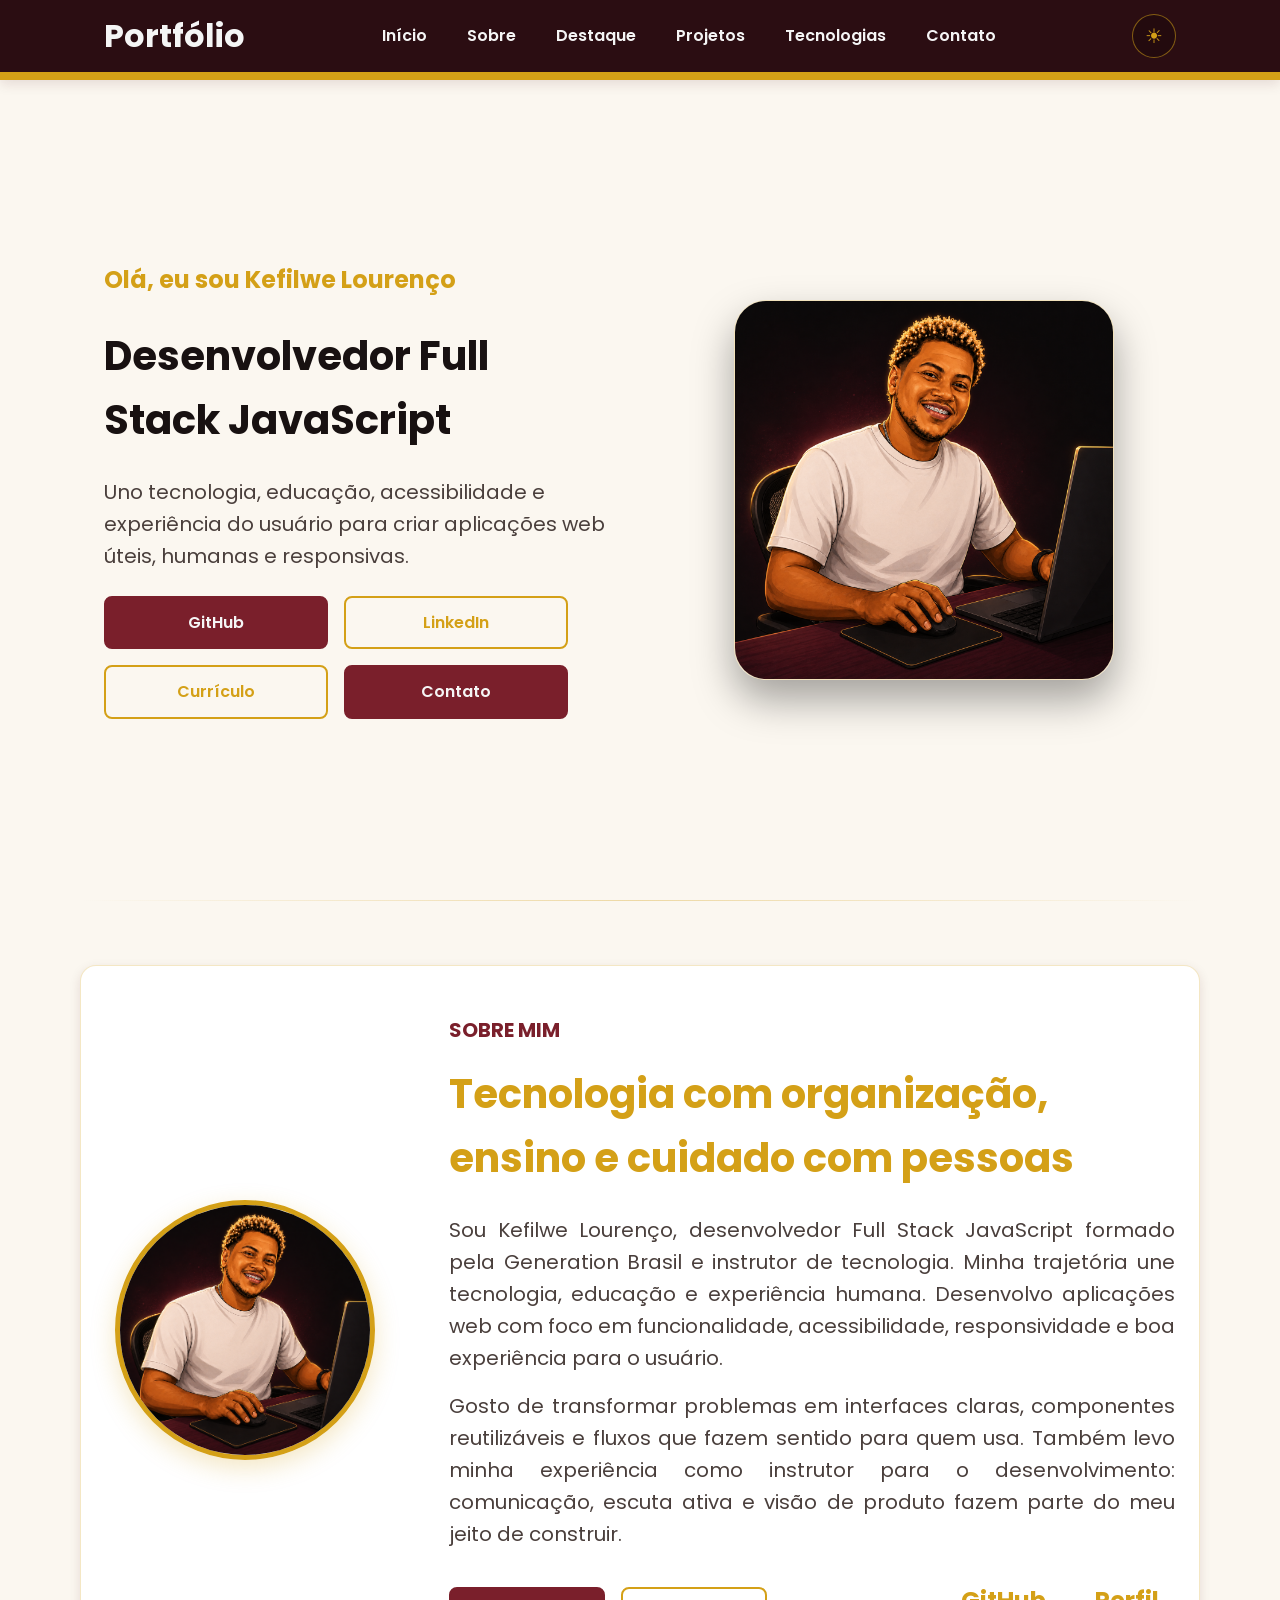
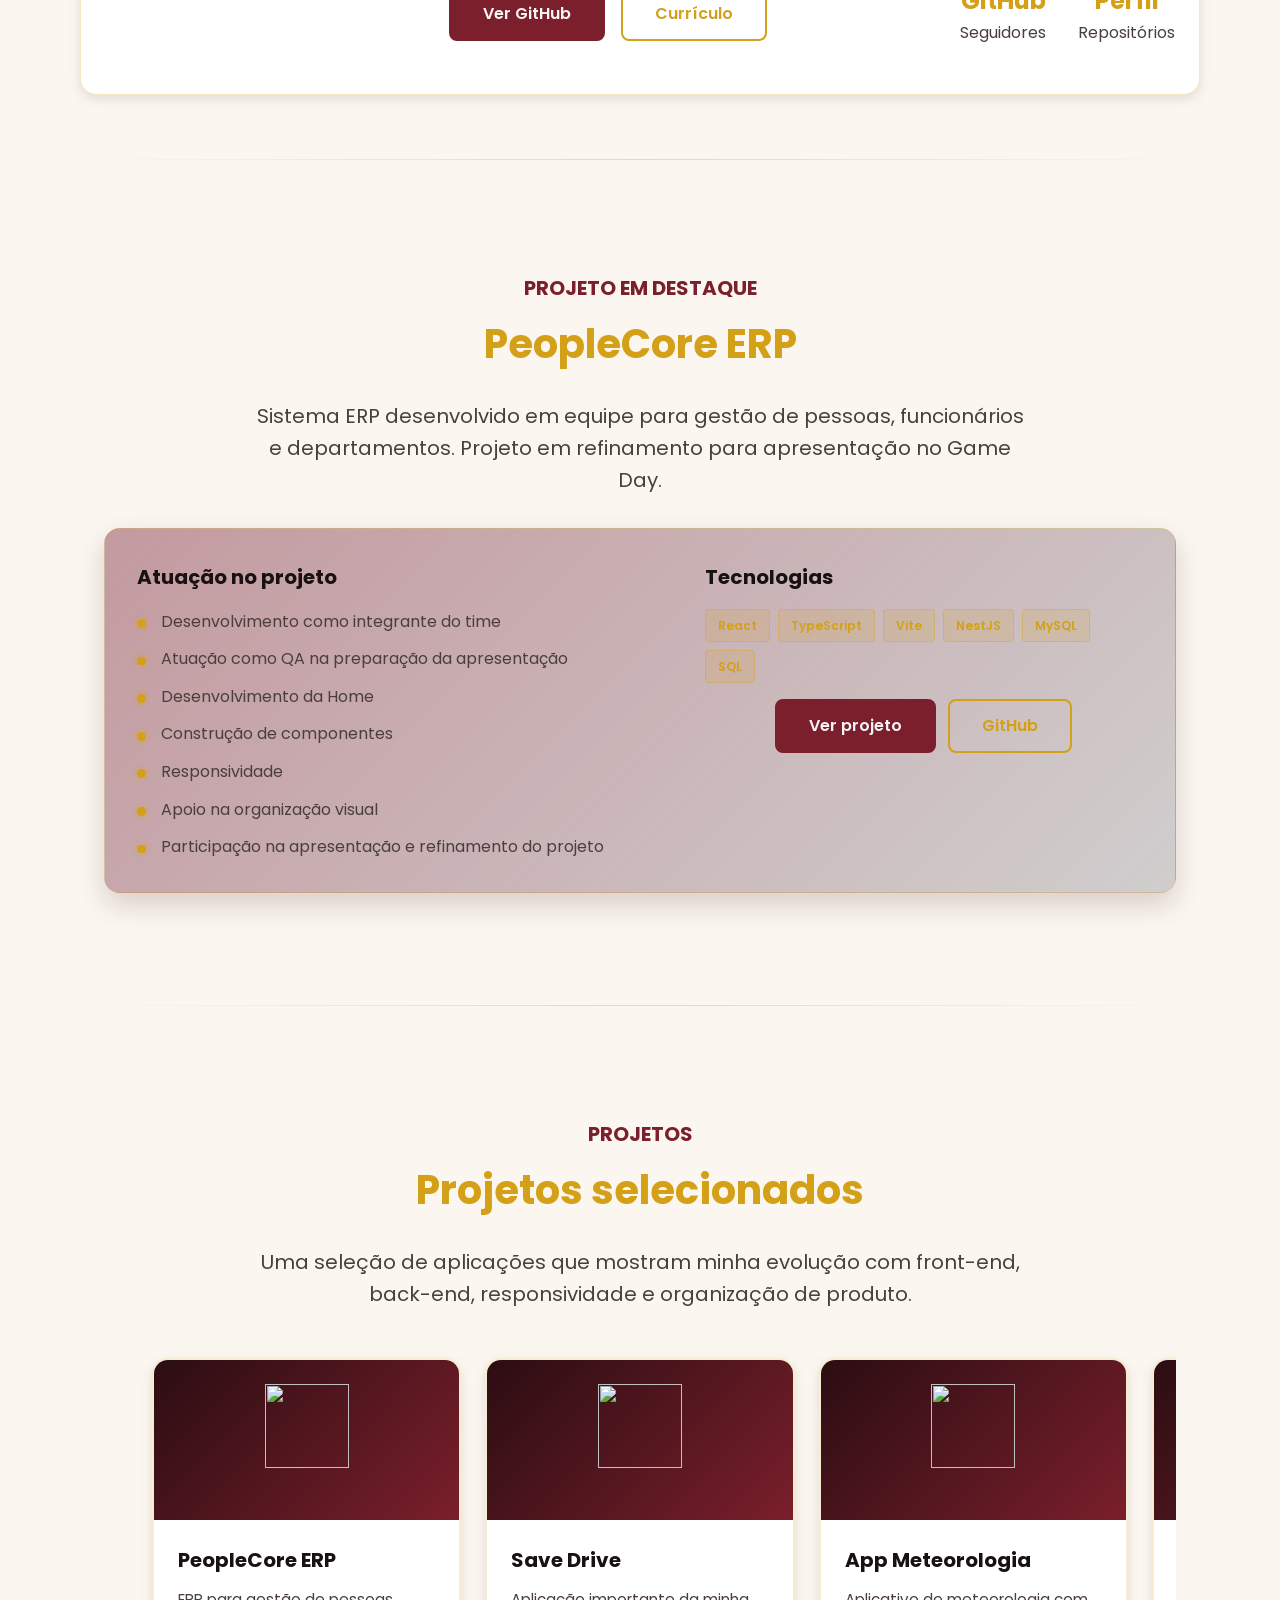
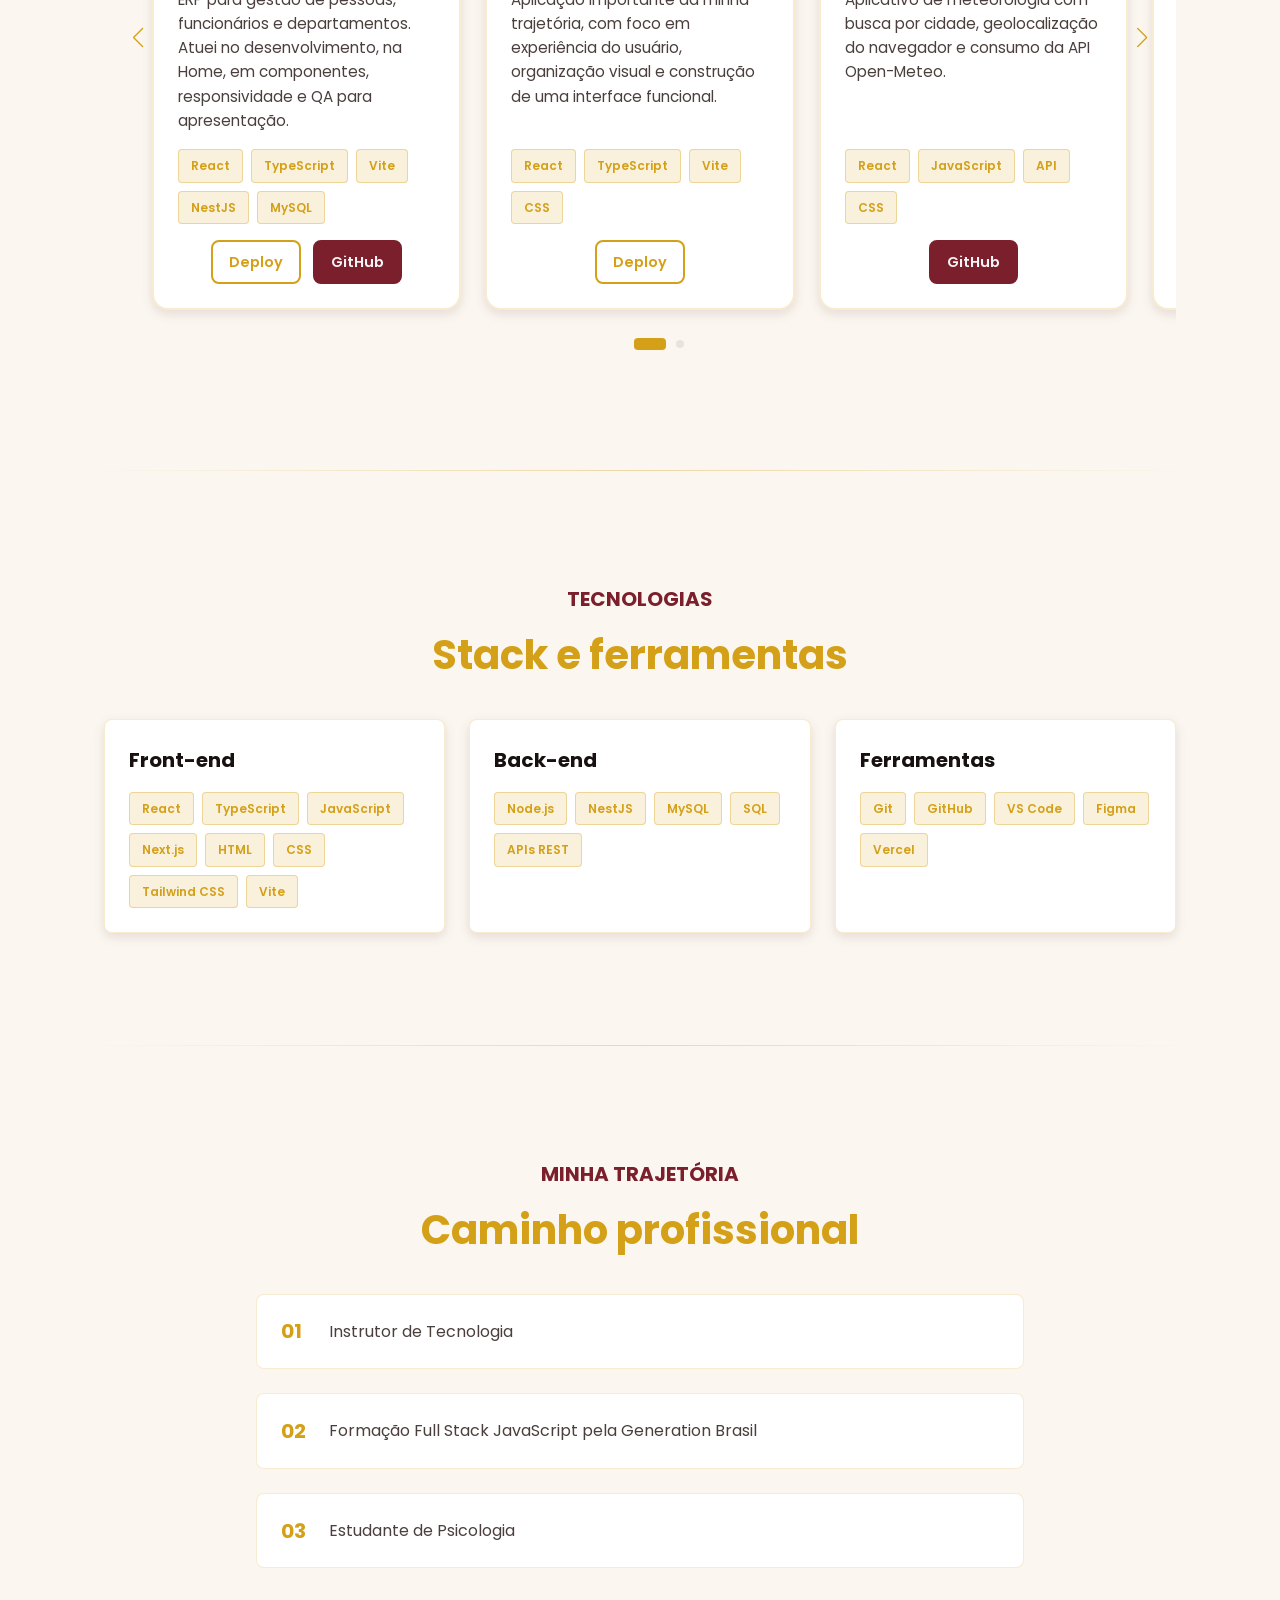
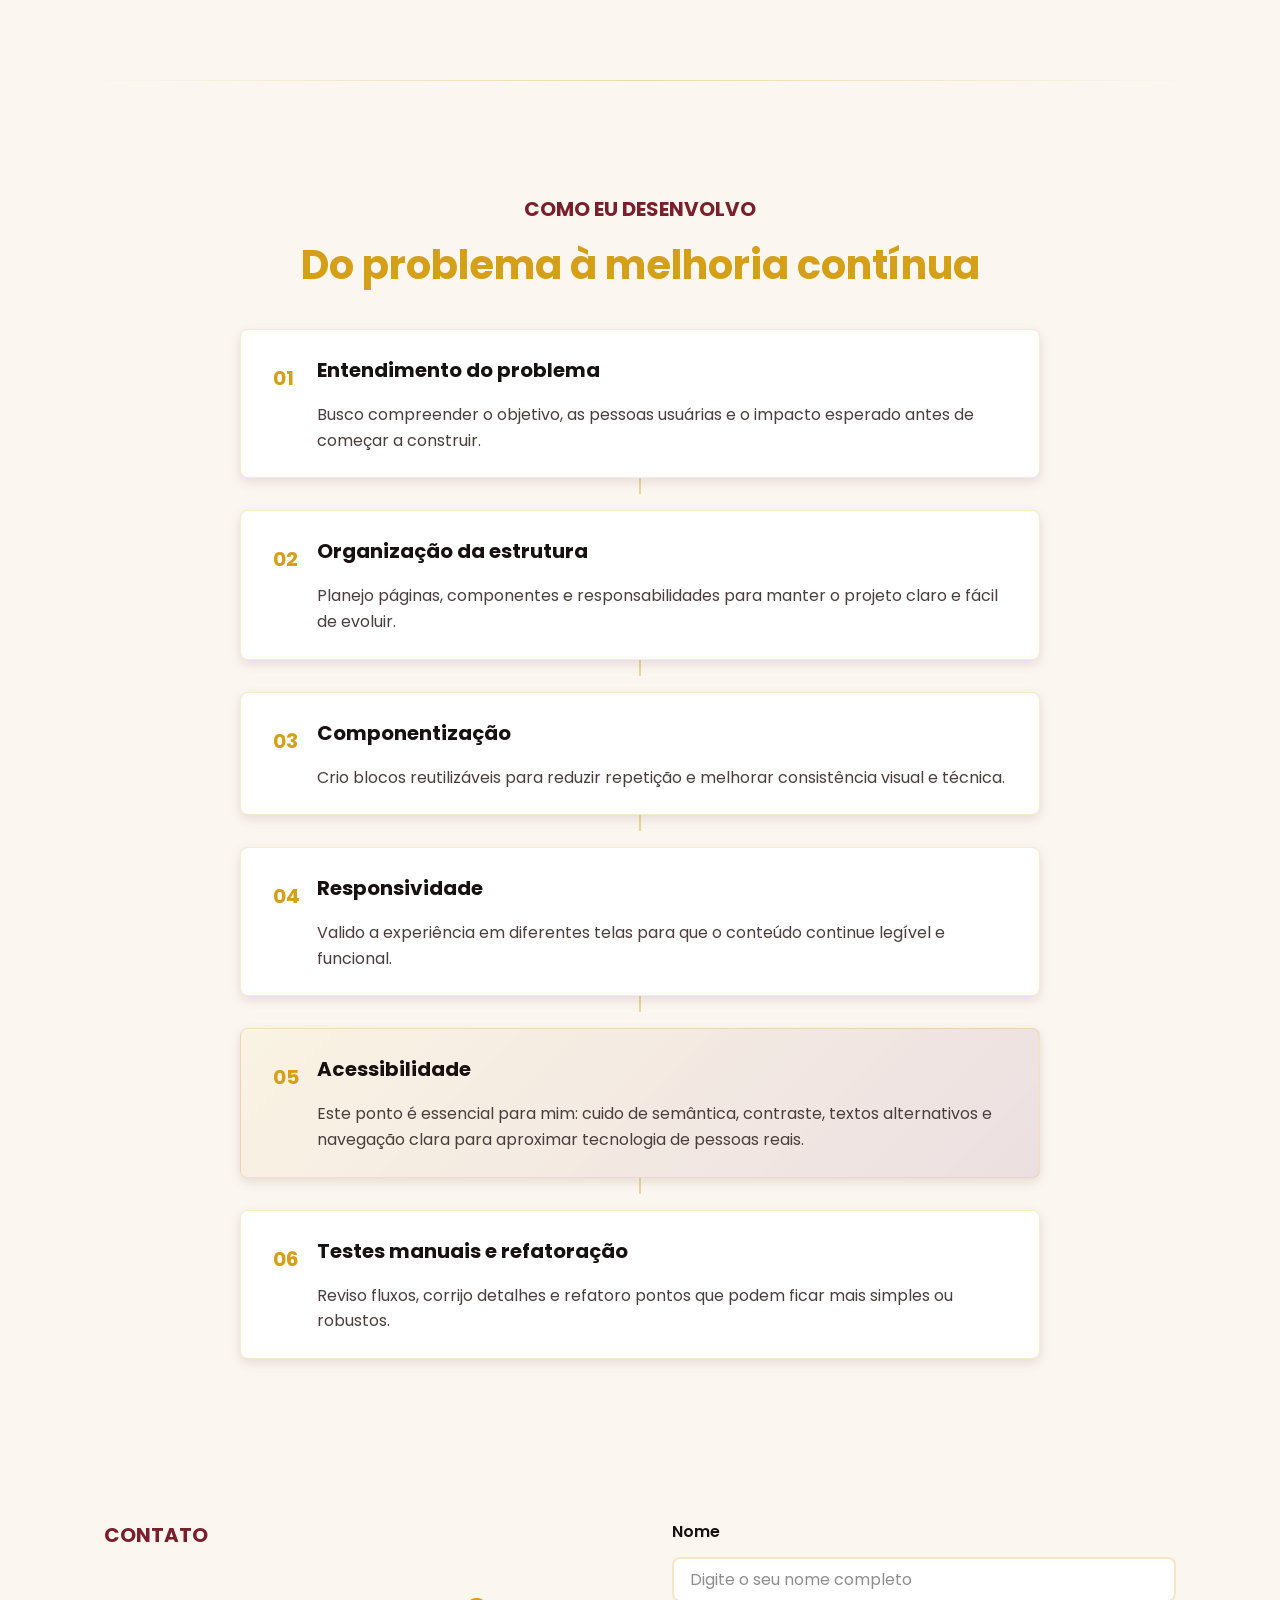
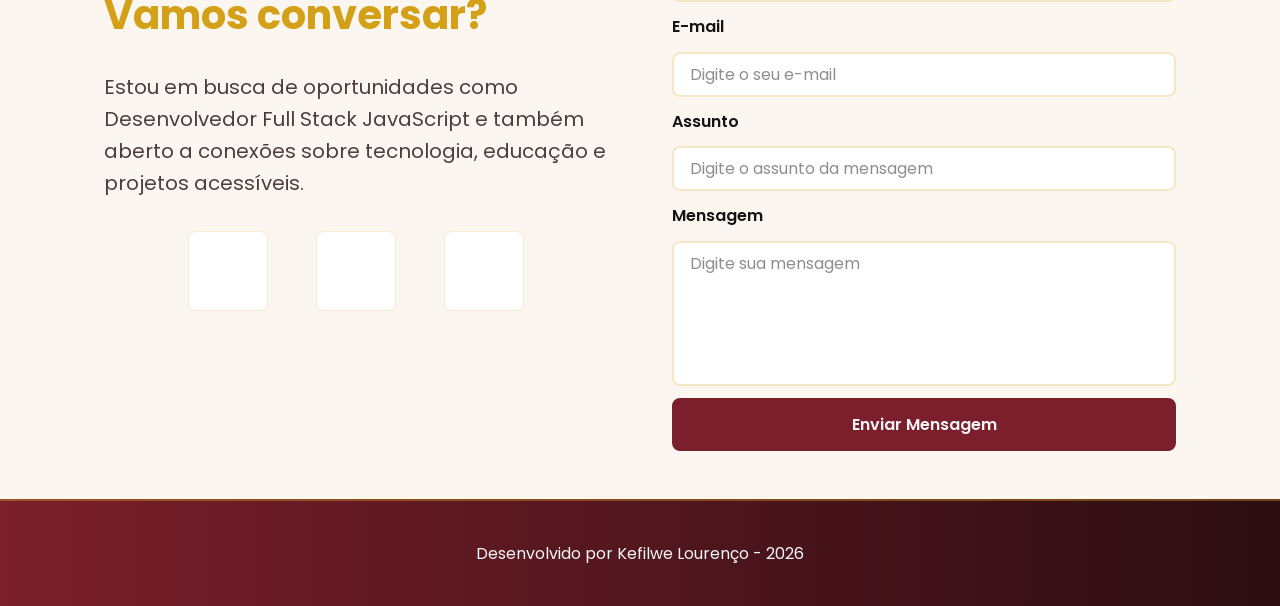
==== commit ccdb4876: "Ajusta portfolio com projetos e tema" ====
--- a/index.html
+++ b/index.html
@@ -40,6 +40,10 @@
                     <li><a href="#contact">Contato</a></li>
                 </ul>
             </nav>
+
+            <button id="theme-toggle" class="theme-toggle" type="button" aria-label="Alternar entre tema claro e escuro" aria-pressed="false">
+                <span aria-hidden="true">☾</span>
+            </button>
         </div>
     </header>
 
@@ -66,7 +70,7 @@
                 <img
                     src="./assets/img/847e5943-4a92-41ad-9f58-2784e48c1ffe.png"
                     alt="Ilustração de Kefilwe Lourenço como desenvolvedor"
-                    class="hero-photo float-animation"
+                    class="hero-photo"
                     width="420"
                 >
             </figure>
@@ -128,7 +132,7 @@
                 <p class="section-kicker">Projeto em Destaque</p>
                 <h2 id="featured-title">PeopleCore ERP</h2>
                 <p>
-                    Sistema ERP desenvolvido em equipe para gestão de pessoas, funcionários e departamentos.
+                    Sistema ERP desenvolvido em equipe para gestão de pessoas, funcionários e departamentos. Projeto em refinamento para apresentação no Game Day.
                 </p>
             </div>
 
@@ -136,12 +140,13 @@
                 <div class="featured-content">
                     <h3>Atuação no projeto</h3>
                     <ul class="check-list">
-                        <li>Product Owner</li>
+                        <li>Desenvolvimento como integrante do time</li>
+                        <li>Atuação como QA na preparação da apresentação</li>
                         <li>Desenvolvimento da Home</li>
                         <li>Construção de componentes</li>
                         <li>Responsividade</li>
                         <li>Apoio na organização visual</li>
-                        <li>Participação na apresentação do projeto</li>
+                        <li>Participação na apresentação e refinamento do projeto</li>
                     </ul>
                 </div>
 
@@ -152,12 +157,12 @@
                         <span class="tag">TypeScript</span>
                         <span class="tag">Vite</span>
                         <span class="tag">NestJS</span>
-                        <span class="tag">GraphQL</span>
-                        <span class="tag">PostgreSQL</span>
+                        <span class="tag">MySQL</span>
+                        <span class="tag">SQL</span>
                     </div>
 
                     <div class="project-buttons featured-buttons">
-                        <a href="https://people-core-front.vercel.app/home" target="_blank" rel="noopener noreferrer" class="botao">Ver projeto</a>
+                        <a href="https://people-core-front.vercel.app/login" target="_blank" rel="noopener noreferrer" class="botao">Ver projeto</a>
                         <a href="https://github.com/Grupo-03-Turma-JavaScript-14/people-core-front" target="_blank" rel="noopener noreferrer" class="botao-outline">GitHub</a>
                     </div>
                 </div>
@@ -198,8 +203,11 @@
                         <span class="tag">React</span>
                         <span class="tag">TypeScript</span>
                         <span class="tag">JavaScript</span>
+                        <span class="tag">Next.js</span>
                         <span class="tag">HTML</span>
                         <span class="tag">CSS</span>
+                        <span class="tag">Tailwind CSS</span>
+                        <span class="tag">Vite</span>
                     </div>
                 </article>
 
@@ -208,7 +216,8 @@
                     <div class="project-tags">
                         <span class="tag">Node.js</span>
                         <span class="tag">NestJS</span>
-                        <span class="tag">GraphQL</span>
+                        <span class="tag">MySQL</span>
+                        <span class="tag">SQL</span>
                         <span class="tag">APIs REST</span>
                     </div>
                 </article>
@@ -220,7 +229,7 @@
                         <span class="tag">GitHub</span>
                         <span class="tag">VS Code</span>
                         <span class="tag">Figma</span>
-                        <span class="tag">Canva</span>
+                        <span class="tag">Vercel</span>
                     </div>
                 </article>
             </div>
@@ -237,9 +246,7 @@
             <ol class="timeline">
                 <li>Instrutor de Tecnologia</li>
                 <li>Formação Full Stack JavaScript pela Generation Brasil</li>
-                <li>Desenvolvimento do PeopleCore ERP</li>
                 <li>Estudante de Psicologia</li>
-                <li>Busca por oportunidades como Desenvolvedor Full Stack</li>
             </ol>
         </section>
 
@@ -251,37 +258,49 @@
                 <h2 id="process-title">Do problema à melhoria contínua</h2>
             </div>
 
-            <div class="process-grid">
-                <article class="info-card">
-                    <h3>Entendimento do problema</h3>
-                    <p>Busco compreender o objetivo, as pessoas usuárias e o impacto esperado antes de começar a construir.</p>
-                </article>
-
-                <article class="info-card">
-                    <h3>Organização da estrutura</h3>
-                    <p>Planejo páginas, componentes e responsabilidades para manter o projeto claro e fácil de evoluir.</p>
-                </article>
-
-                <article class="info-card">
-                    <h3>Componentização</h3>
-                    <p>Crio blocos reutilizáveis para reduzir repetição e melhorar consistência visual e técnica.</p>
-                </article>
-
-                <article class="info-card">
-                    <h3>Responsividade</h3>
-                    <p>Valido a experiência em diferentes telas para que o conteúdo continue legível e funcional.</p>
-                </article>
-
-                <article class="info-card">
-                    <h3>Acessibilidade</h3>
-                    <p>Cuido de semântica, textos alternativos, contraste e navegação clara sempre que possível.</p>
-                </article>
-
-                <article class="info-card">
-                    <h3>Testes manuais e refatoração</h3>
-                    <p>Reviso fluxos, corrijo detalhes e refatoro pontos que podem ficar mais simples ou robustos.</p>
-                </article>
-            </div>
+            <ol class="process-flow">
+                <li>
+                    <article class="info-card">
+                        <h3>Entendimento do problema</h3>
+                        <p>Busco compreender o objetivo, as pessoas usuárias e o impacto esperado antes de começar a construir.</p>
+                    </article>
+                </li>
+
+                <li>
+                    <article class="info-card">
+                        <h3>Organização da estrutura</h3>
+                        <p>Planejo páginas, componentes e responsabilidades para manter o projeto claro e fácil de evoluir.</p>
+                    </article>
+                </li>
+
+                <li>
+                    <article class="info-card">
+                        <h3>Componentização</h3>
+                        <p>Crio blocos reutilizáveis para reduzir repetição e melhorar consistência visual e técnica.</p>
+                    </article>
+                </li>
+
+                <li>
+                    <article class="info-card">
+                        <h3>Responsividade</h3>
+                        <p>Valido a experiência em diferentes telas para que o conteúdo continue legível e funcional.</p>
+                    </article>
+                </li>
+
+                <li>
+                    <article class="info-card accessibility-card">
+                        <h3>Acessibilidade</h3>
+                        <p>Este ponto é essencial para mim: cuido de semântica, contraste, textos alternativos e navegação clara para aproximar tecnologia de pessoas reais.</p>
+                    </article>
+                </li>
+
+                <li>
+                    <article class="info-card">
+                        <h3>Testes manuais e refatoração</h3>
+                        <p>Reviso fluxos, corrijo detalhes e refatoro pontos que podem ficar mais simples ou robustos.</p>
+                    </article>
+                </li>
+            </ol>
         </section>
 
         <hr>
--- a/assets/css/style.css
+++ b/assets/css/style.css
@@ -67,6 +67,39 @@
     --transition-default: all 0.3s ease;
 }
 
+body.light-theme {
+    --gray-200: #E9E3DC;
+    --gray-400: #4A3F3C;
+    --black: #181111;
+    --white: #FBF7F0;
+    --surface: #FFFFFF;
+    --surface-light: #F4ECE2;
+    --shadow-sm: 0 0.25rem 0.75rem rgba(74, 18, 28, 0.12);
+    --shadow-md: 0 0.35rem 1rem rgba(184, 116, 42, 0.18);
+    --shadow-lg: 0 0.75rem 1.75rem rgba(74, 18, 28, 0.18);
+}
+
+body.light-theme .hero-content h1,
+body.light-theme .project-content h3,
+body.light-theme .featured-content h3,
+body.light-theme .info-card h3,
+body.light-theme form label {
+    color: var(--black);
+}
+
+body.light-theme .section-kicker {
+    color: var(--purple-500);
+}
+
+body.light-theme .botao {
+    color: #F5F5F5;
+}
+
+body.light-theme form input,
+body.light-theme form textarea {
+    color: var(--black);
+}
+
 html {
     scroll-behavior: smooth;
 }
@@ -179,6 +212,7 @@
     display: flex;
     justify-content: space-between;
     align-items: center;
+    gap: var(--spacing-md);
     max-width: 70rem;
     height: 100%;
     margin: 0 auto;
@@ -193,6 +227,32 @@
 
 .menu-list a {
     padding: var(--spacing-xs);
+}
+
+.theme-toggle {
+    display: inline-flex;
+    flex: 0 0 auto;
+    align-items: center;
+    justify-content: center;
+    width: 2.75rem;
+    height: 2.75rem;
+    border: 0.1rem solid rgba(212, 160, 23, 0.55);
+    border-radius: var(--radius-full);
+    background-color: rgba(20, 8, 10, 0.35);
+    color: var(--gold);
+    cursor: pointer;
+    transition: var(--transition-default);
+}
+
+.theme-toggle span {
+    font-size: var(--text-lg);
+    line-height: 1;
+}
+
+.theme-toggle:hover {
+    background-color: var(--gold);
+    color: var(--purple-900);
+    transform: translateY(-0.15rem);
 }
 
 .hero-container {
@@ -283,7 +343,15 @@
     max-width: 380px;
     height: auto;
     border-radius: var(--radius-xl);
+    border: 0.1rem solid rgba(212, 160, 23, 0.24);
+    box-shadow: 0 1.25rem 2.5rem rgba(0, 0, 0, 0.35);
     object-fit: contain;
+    transition: var(--transition-default);
+}
+
+.hero-image img:hover {
+    border-color: rgba(212, 160, 23, 0.5);
+    transform: translateY(-0.35rem) scale(1.01);
 }
 
 @keyframes float {
@@ -539,8 +607,53 @@
     grid-template-columns: repeat(2, minmax(0, 1fr));
 }
 
+.process-flow {
+    display: grid;
+    gap: var(--spacing-sm);
+    max-width: 50rem;
+    margin: 0 auto;
+    list-style: none;
+    counter-reset: process;
+}
+
+.process-flow li {
+    position: relative;
+}
+
+.process-flow li:not(:last-child)::after {
+    content: "";
+    display: block;
+    width: 0.1rem;
+    height: var(--spacing-sm);
+    margin: 0 auto;
+    background-color: rgba(212, 160, 23, 0.4);
+}
+
+.process-flow .info-card {
+    position: relative;
+    padding-left: 4.75rem;
+}
+
+.process-flow .info-card::before {
+    counter-increment: process;
+    content: counter(process, decimal-leading-zero);
+    position: absolute;
+    top: var(--spacing-lg);
+    left: var(--spacing-lg);
+    font-size: var(--text-lg);
+    font-weight: 700;
+    color: var(--gold);
+}
+
+.accessibility-card {
+    border-color: rgba(212, 160, 23, 0.55);
+    background:
+        linear-gradient(135deg, rgba(212, 160, 23, 0.12), rgba(122, 31, 43, 0.14)),
+        var(--surface);
+}
+
 .info-card {
-    padding: var(--spacing-lg);
+    padding: var(--spacing-md);
     border: 0.1rem solid rgba(212, 160, 23, 0.2);
     border-radius: var(--radius-md);
     background-color: var(--surface);
@@ -822,6 +935,10 @@
         width: 100%;
     }
 
+    .menu-list {
+        gap: var(--spacing-sm);
+    }
+
     .hero-container .botao,
     .hero-container .botao-outline {
         padding: 0.75rem 1.5rem;
@@ -964,6 +1081,10 @@
     .menu-list {
         display: none;
     }
+
+    .menu-content {
+        justify-content: space-between;
+    }
 }
 
 @media screen and (max-width: 480px) {
@@ -1089,6 +1210,16 @@
         max-width: 20rem;
     }
 
+    .process-flow .info-card {
+        padding-left: var(--spacing-md);
+        padding-top: 3.5rem;
+    }
+
+    .process-flow .info-card::before {
+        top: var(--spacing-md);
+        left: var(--spacing-md);
+    }
+
     .project-image {
         height: 10rem;
     }
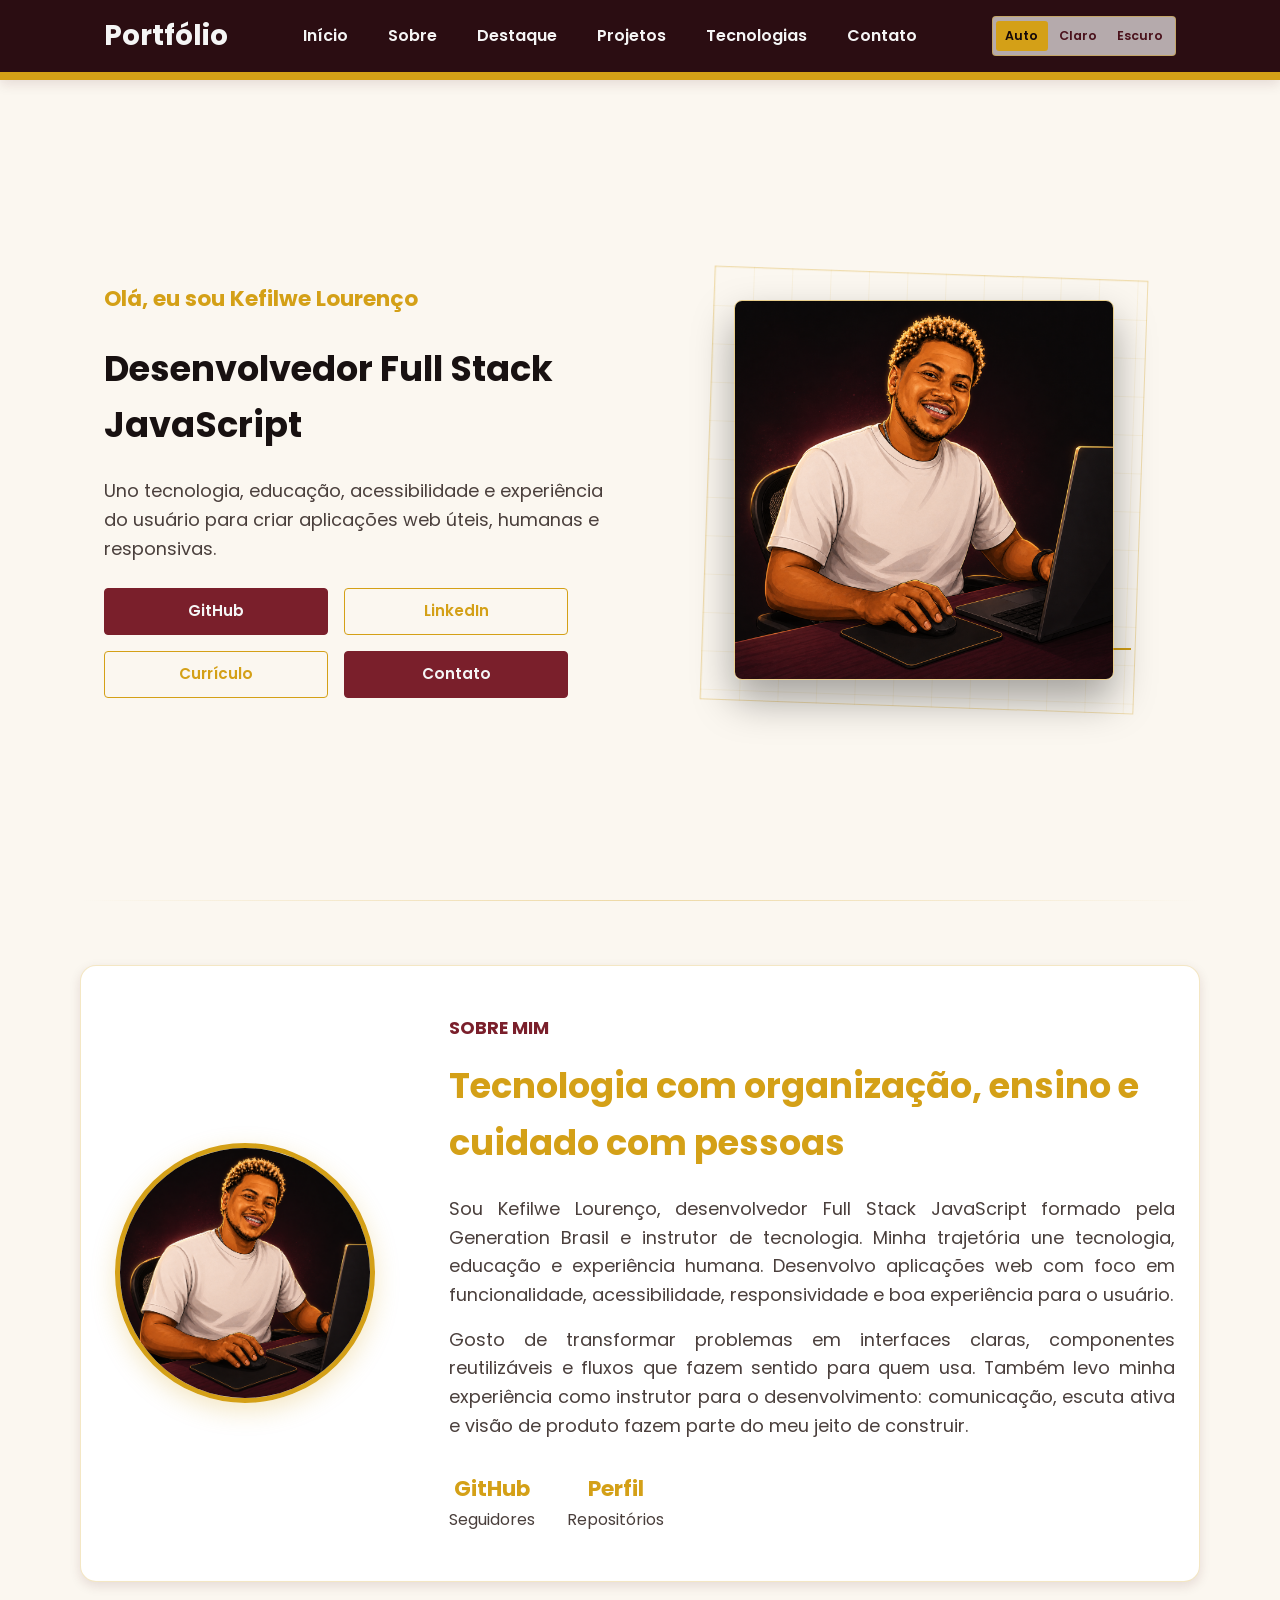
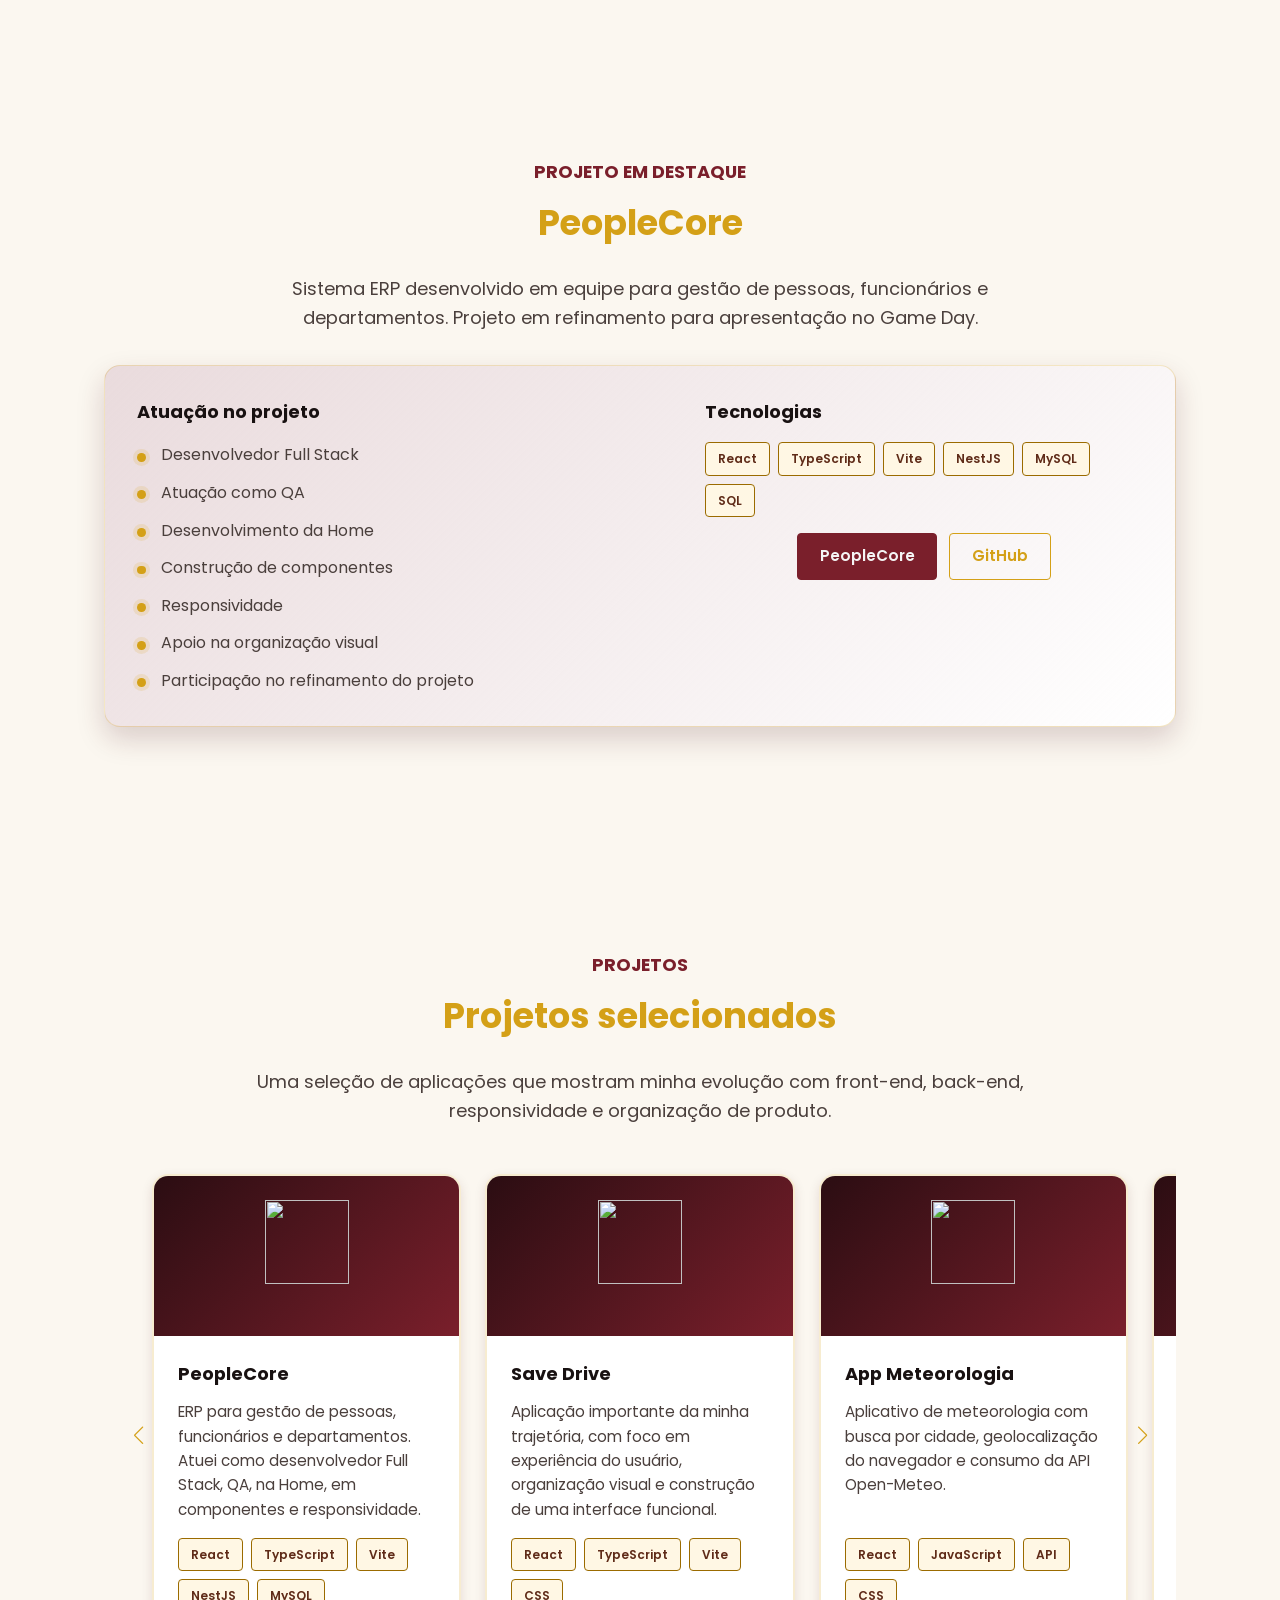
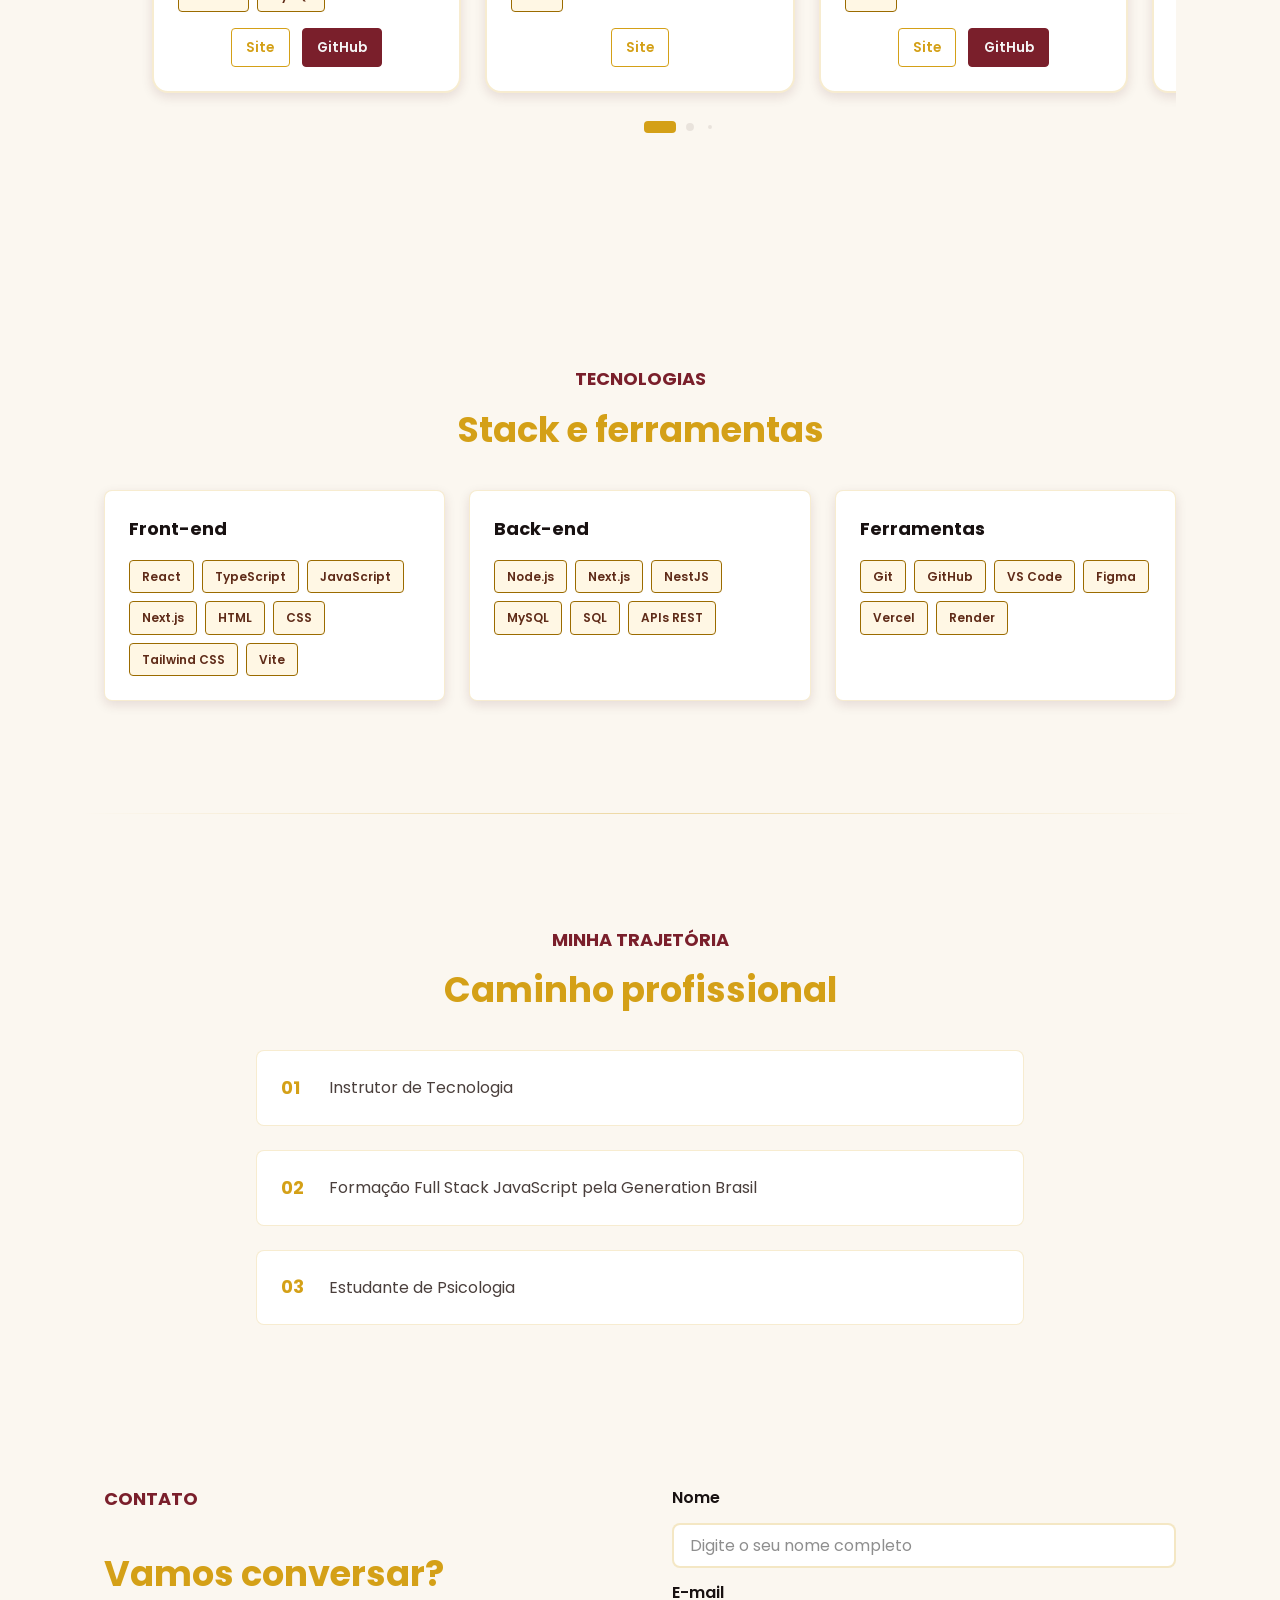
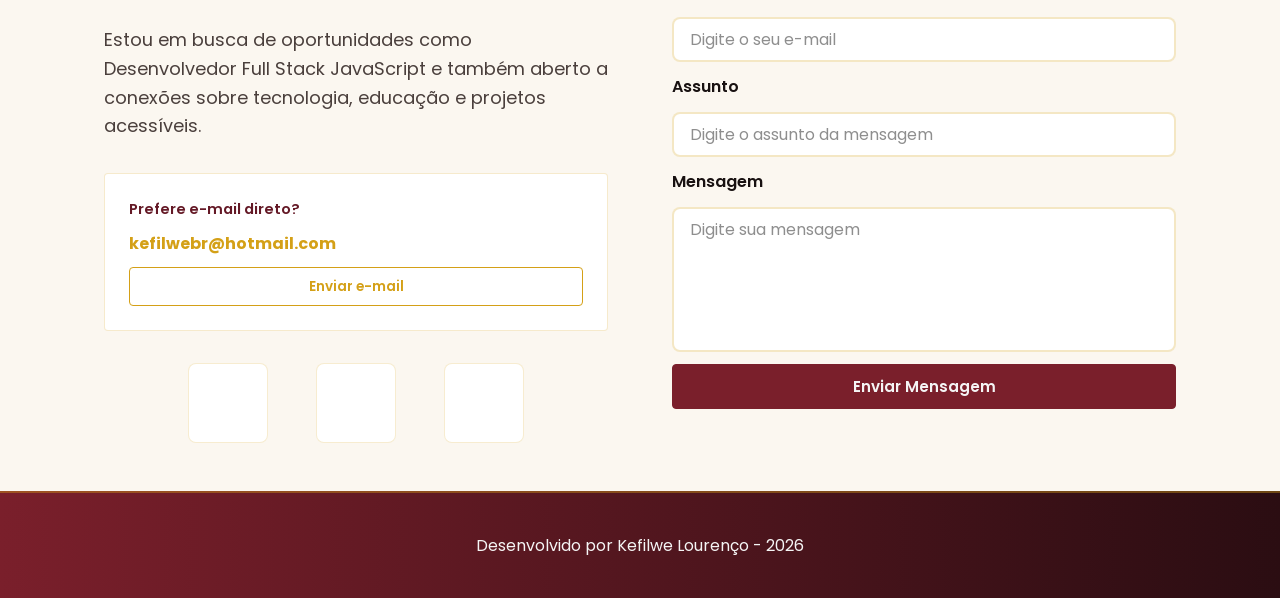
==== commit b3fce227: "ajuste dos projetos em destaque" ====
--- a/index.html
+++ b/index.html
@@ -41,9 +41,11 @@
                 </ul>
             </nav>
 
-            <button id="theme-toggle" class="theme-toggle" type="button" aria-label="Alternar entre tema claro e escuro" aria-pressed="false">
-                <span aria-hidden="true">☾</span>
-            </button>
+            <div class="theme-control" role="group" aria-label="Preferência de tema">
+                <button class="theme-option" type="button" data-theme-option="auto" aria-pressed="true">Auto</button>
+                <button class="theme-option" type="button" data-theme-option="light" aria-pressed="false">Claro</button>
+                <button class="theme-option" type="button" data-theme-option="dark" aria-pressed="false">Escuro</button>
+            </div>
         </div>
     </header>
 
@@ -104,12 +106,7 @@
                     Também levo minha experiência como instrutor para o desenvolvimento: comunicação, escuta ativa e visão de produto fazem parte do meu jeito de construir.
                 </p>
 
-                <div class="about-buttons-data">
-                    <div class="buttons-container">
-                        <a href="https://github.com/KefilweLourenco" target="_blank" rel="noopener noreferrer" class="botao">Ver GitHub</a>
-                        <a href="./assets/docs/Curriculo_Kefilwe_Lourenco_dev_fullstack.pdf" target="_blank" class="botao-outline">Currículo</a>
-                    </div>
-
+                <div class="about-buttons-data about-data-only">
                     <div class="data-container" aria-label="Dados públicos do GitHub">
                         <div class="data-item">
                             <span class="data-number" data-github-stat="followers">--</span>
@@ -130,7 +127,7 @@
         <section id="featured" class="section-container featured-container" aria-labelledby="featured-title">
             <div class="section-heading">
                 <p class="section-kicker">Projeto em Destaque</p>
-                <h2 id="featured-title">PeopleCore ERP</h2>
+                <h2 id="featured-title">PeopleCore</h2>
                 <p>
                     Sistema ERP desenvolvido em equipe para gestão de pessoas, funcionários e departamentos. Projeto em refinamento para apresentação no Game Day.
                 </p>
@@ -140,13 +137,13 @@
                 <div class="featured-content">
                     <h3>Atuação no projeto</h3>
                     <ul class="check-list">
-                        <li>Desenvolvimento como integrante do time</li>
-                        <li>Atuação como QA na preparação da apresentação</li>
+                        <li>Desenvolvedor Full Stack</li>
+                        <li>Atuação como QA</li>
                         <li>Desenvolvimento da Home</li>
                         <li>Construção de componentes</li>
                         <li>Responsividade</li>
                         <li>Apoio na organização visual</li>
-                        <li>Participação na apresentação e refinamento do projeto</li>
+                        <li>Participação no refinamento do projeto</li>
                     </ul>
                 </div>
 
@@ -162,7 +159,7 @@
                     </div>
 
                     <div class="project-buttons featured-buttons">
-                        <a href="https://people-core-front.vercel.app/login" target="_blank" rel="noopener noreferrer" class="botao">Ver projeto</a>
+                        <a href="https://people-core-front.vercel.app/" target="_blank" rel="noopener noreferrer" class="botao">PeopleCore</a>
                         <a href="https://github.com/Grupo-03-Turma-JavaScript-14/people-core-front" target="_blank" rel="noopener noreferrer" class="botao-outline">GitHub</a>
                     </div>
                 </div>
@@ -215,6 +212,7 @@
                     <h3>Back-end</h3>
                     <div class="project-tags">
                         <span class="tag">Node.js</span>
+                        <span class="tag">Next.js</span>
                         <span class="tag">NestJS</span>
                         <span class="tag">MySQL</span>
                         <span class="tag">SQL</span>
@@ -230,6 +228,7 @@
                         <span class="tag">VS Code</span>
                         <span class="tag">Figma</span>
                         <span class="tag">Vercel</span>
+                        <span class="tag">Render</span>
                     </div>
                 </article>
             </div>
@@ -250,61 +249,6 @@
             </ol>
         </section>
 
-        <hr>
-
-        <section id="process" class="section-container process-container" aria-labelledby="process-title">
-            <div class="section-heading">
-                <p class="section-kicker">Como eu desenvolvo</p>
-                <h2 id="process-title">Do problema à melhoria contínua</h2>
-            </div>
-
-            <ol class="process-flow">
-                <li>
-                    <article class="info-card">
-                        <h3>Entendimento do problema</h3>
-                        <p>Busco compreender o objetivo, as pessoas usuárias e o impacto esperado antes de começar a construir.</p>
-                    </article>
-                </li>
-
-                <li>
-                    <article class="info-card">
-                        <h3>Organização da estrutura</h3>
-                        <p>Planejo páginas, componentes e responsabilidades para manter o projeto claro e fácil de evoluir.</p>
-                    </article>
-                </li>
-
-                <li>
-                    <article class="info-card">
-                        <h3>Componentização</h3>
-                        <p>Crio blocos reutilizáveis para reduzir repetição e melhorar consistência visual e técnica.</p>
-                    </article>
-                </li>
-
-                <li>
-                    <article class="info-card">
-                        <h3>Responsividade</h3>
-                        <p>Valido a experiência em diferentes telas para que o conteúdo continue legível e funcional.</p>
-                    </article>
-                </li>
-
-                <li>
-                    <article class="info-card accessibility-card">
-                        <h3>Acessibilidade</h3>
-                        <p>Este ponto é essencial para mim: cuido de semântica, contraste, textos alternativos e navegação clara para aproximar tecnologia de pessoas reais.</p>
-                    </article>
-                </li>
-
-                <li>
-                    <article class="info-card">
-                        <h3>Testes manuais e refatoração</h3>
-                        <p>Reviso fluxos, corrijo detalhes e refatoro pontos que podem ficar mais simples ou robustos.</p>
-                    </article>
-                </li>
-            </ol>
-        </section>
-
-        <hr>
-
         <section id="contact" class="section-container contact-container" aria-labelledby="contact-title">
             <article class="contact-info">
                 <p class="section-kicker">Contato</p>
@@ -313,6 +257,12 @@
                 <p>
                     Estou em busca de oportunidades como Desenvolvedor Full Stack JavaScript e também aberto a conexões sobre tecnologia, educação e projetos acessíveis.
                 </p>
+
+                <div class="email-fallback">
+                    <span>Prefere e-mail direto?</span>
+                    <a href="mailto:kefilwebr@hotmail.com" class="email-link">kefilwebr@hotmail.com</a>
+                    <a href="mailto:kefilwebr@hotmail.com?subject=Contato pelo portfólio" class="botao-outline botao-sm">Enviar e-mail</a>
+                </div>
 
                 <div class="social-container">
                     <a
--- a/assets/css/style.css
+++ b/assets/css/style.css
@@ -51,10 +51,10 @@
     /* Tamanho da Fonte */
     --text-sm: 0.75rem;
     --text-base: 1rem;
-    --text-lg: 1.25rem;
-    --text-xl: 1.5rem;
-    --text-2xl: 2rem;
-    --text-3xl: 2.5rem;
+    --text-lg: 1.12rem;
+    --text-xl: 1.35rem;
+    --text-2xl: 1.75rem;
+    --text-3xl: 2.2rem;
 
     /* Border Radius */
     --radius-sm: 0.25rem;
@@ -100,6 +100,30 @@
     color: var(--black);
 }
 
+body.light-theme .theme-control {
+    background-color: rgba(255, 255, 255, 0.65);
+}
+
+body.light-theme .theme-option {
+    color: var(--purple-700);
+}
+
+body.light-theme .theme-option[aria-pressed="true"] {
+    color: var(--purple-900);
+}
+
+body.light-theme .tag {
+    background-color: #FFF7E4;
+    border-color: #9B6B00;
+    color: #5F2B18;
+}
+
+body.light-theme .featured-card {
+    background:
+        linear-gradient(135deg, rgba(122, 31, 43, 0.16), rgba(255, 255, 255, 0.92)),
+        var(--surface);
+}
+
 html {
     scroll-behavior: smooth;
 }
@@ -140,11 +164,14 @@
 
 .botao,
 .botao-outline {
-    display: inline-block;
-    padding: 0.75rem 2rem;
-    border: 0.15rem solid transparent;
-    border-radius: var(--radius-md);
-    font-size: var(--text-base);
+    display: inline-flex;
+    align-items: center;
+    justify-content: center;
+    min-height: 2.85rem;
+    padding: 0.65rem 1.35rem;
+    border: 0.1rem solid transparent;
+    border-radius: var(--radius-sm);
+    font-size: 0.95rem;
     font-weight: 600;
     text-align: center;
     cursor: pointer;
@@ -161,7 +188,7 @@
     border-color: var(--gold);
     background-color: var(--purple-700);
     box-shadow: var(--shadow-md);
-    transform: translateY(-0.25rem);
+    transform: translateY(-0.12rem);
 }
 
 .botao-outline {
@@ -174,12 +201,13 @@
     border-color: var(--gold);
     background-color: var(--gold);
     color: #14080A;
-    transform: translateY(-0.25rem);
+    transform: translateY(-0.12rem);
 }
 
 .botao-sm {
-    padding: 0.55rem 1rem;
-    font-size: 0.9rem;
+    min-height: 2.4rem;
+    padding: 0.45rem 0.9rem;
+    font-size: 0.85rem;
 }
 
 header {
@@ -229,30 +257,38 @@
     padding: var(--spacing-xs);
 }
 
-.theme-toggle {
-    display: inline-flex;
+.theme-control {
+    display: flex;
     flex: 0 0 auto;
     align-items: center;
-    justify-content: center;
-    width: 2.75rem;
-    height: 2.75rem;
-    border: 0.1rem solid rgba(212, 160, 23, 0.55);
-    border-radius: var(--radius-full);
-    background-color: rgba(20, 8, 10, 0.35);
-    color: var(--gold);
+    gap: 0.15rem;
+    padding: 0.2rem;
+    border: 0.05rem solid rgba(212, 160, 23, 0.45);
+    border-radius: var(--radius-sm);
+    background-color: rgba(20, 8, 10, 0.45);
+}
+
+.theme-option {
+    min-width: 3.25rem;
+    padding: 0.4rem 0.55rem;
+    border: 0;
+    border-radius: 0.2rem;
+    background-color: transparent;
+    color: #F5F5F5;
+    font-family: inherit;
+    font-size: 0.78rem;
+    font-weight: 600;
     cursor: pointer;
     transition: var(--transition-default);
 }
 
-.theme-toggle span {
-    font-size: var(--text-lg);
-    line-height: 1;
-}
-
-.theme-toggle:hover {
+.theme-option[aria-pressed="true"] {
     background-color: var(--gold);
     color: var(--purple-900);
-    transform: translateY(-0.15rem);
+}
+
+.theme-option:hover {
+    color: var(--gold);
 }
 
 .hero-container {
@@ -313,8 +349,7 @@
 .contact-info h2,
 .featured-container h2,
 .technologies-container h2,
-.journey-container h2,
-.process-container h2 {
+.journey-container h2 {
     margin-bottom: var(--spacing-md);
     font-size: var(--text-3xl);
     font-weight: 700;
@@ -336,14 +371,45 @@
     flex: 1;
     justify-content: center;
     align-items: center;
+    position: relative;
+}
+
+.hero-image::before,
+.hero-image::after {
+    content: "";
+    position: absolute;
+    z-index: 0;
+    pointer-events: none;
+}
+
+.hero-image::before {
+    width: min(100%, 27rem);
+    aspect-ratio: 1;
+    border: 0.05rem solid rgba(212, 160, 23, 0.3);
+    background-image:
+        linear-gradient(rgba(212, 160, 23, 0.08) 1px, transparent 1px),
+        linear-gradient(90deg, rgba(212, 160, 23, 0.08) 1px, transparent 1px);
+    background-size: 2.4rem 2.4rem;
+    transform: rotate(2deg);
+}
+
+.hero-image::after {
+    right: 9%;
+    bottom: 8%;
+    width: 6rem;
+    height: 0.12rem;
+    background-color: var(--gold);
+    box-shadow: -2.5rem -18rem 0 rgba(212, 160, 23, 0.5);
 }
 
 .hero-image img {
+    position: relative;
+    z-index: 1;
     width: 100%;
     max-width: 380px;
     height: auto;
-    border-radius: var(--radius-xl);
-    border: 0.1rem solid rgba(212, 160, 23, 0.24);
+    border-radius: var(--radius-md);
+    border: 0.1rem solid rgba(212, 160, 23, 0.45);
     box-shadow: 0 1.25rem 2.5rem rgba(0, 0, 0, 0.35);
     object-fit: contain;
     transition: var(--transition-default);
@@ -351,7 +417,7 @@
 
 .hero-image img:hover {
     border-color: rgba(212, 160, 23, 0.5);
-    transform: translateY(-0.35rem) scale(1.01);
+    transform: translateY(-0.2rem);
 }
 
 @keyframes float {
@@ -446,8 +512,7 @@
 
 .featured-container,
 .technologies-container,
-.journey-container,
-.process-container {
+.journey-container {
     margin: var(--spacing-2xl) auto;
 }
 
@@ -596,60 +661,10 @@
     margin-top: var(--spacing-sm);
 }
 
-.tech-grid,
-.process-grid {
+.tech-grid {
     display: grid;
     grid-template-columns: repeat(3, minmax(0, 1fr));
     gap: var(--spacing-md);
-}
-
-.process-grid {
-    grid-template-columns: repeat(2, minmax(0, 1fr));
-}
-
-.process-flow {
-    display: grid;
-    gap: var(--spacing-sm);
-    max-width: 50rem;
-    margin: 0 auto;
-    list-style: none;
-    counter-reset: process;
-}
-
-.process-flow li {
-    position: relative;
-}
-
-.process-flow li:not(:last-child)::after {
-    content: "";
-    display: block;
-    width: 0.1rem;
-    height: var(--spacing-sm);
-    margin: 0 auto;
-    background-color: rgba(212, 160, 23, 0.4);
-}
-
-.process-flow .info-card {
-    position: relative;
-    padding-left: 4.75rem;
-}
-
-.process-flow .info-card::before {
-    counter-increment: process;
-    content: counter(process, decimal-leading-zero);
-    position: absolute;
-    top: var(--spacing-lg);
-    left: var(--spacing-lg);
-    font-size: var(--text-lg);
-    font-weight: 700;
-    color: var(--gold);
-}
-
-.accessibility-card {
-    border-color: rgba(212, 160, 23, 0.55);
-    background:
-        linear-gradient(135deg, rgba(212, 160, 23, 0.12), rgba(122, 31, 43, 0.14)),
-        var(--surface);
 }
 
 .info-card {
@@ -747,6 +762,36 @@
 
 .contact-info p {
     margin-bottom: var(--spacing-lg);
+}
+
+.email-fallback {
+    display: grid;
+    gap: 0.65rem;
+    margin-bottom: var(--spacing-lg);
+    padding: var(--spacing-md);
+    border: 0.1rem solid rgba(212, 160, 23, 0.22);
+    border-radius: var(--radius-sm);
+    background-color: var(--surface);
+}
+
+.email-fallback span {
+    font-size: 0.9rem;
+    font-weight: 600;
+    color: var(--purple-100);
+}
+
+.email-link {
+    color: var(--gold);
+    font-weight: 700;
+    overflow-wrap: anywhere;
+}
+
+.email-link:hover {
+    color: var(--purple-100);
+}
+
+body.light-theme .email-fallback span {
+    color: var(--purple-600);
 }
 
 .social-container {
@@ -941,7 +986,7 @@
 
     .hero-container .botao,
     .hero-container .botao-outline {
-        padding: 0.75rem 1.5rem;
+        padding: 0.65rem 1rem;
         font-size: 0.95rem;
         white-space: nowrap;
     }
@@ -993,14 +1038,12 @@
 
     .featured-container,
     .technologies-container,
-    .journey-container,
-    .process-container {
+    .journey-container {
         margin: var(--spacing-lg) auto;
     }
 
     .featured-card,
-    .tech-grid,
-    .process-grid {
+    .tech-grid {
         grid-template-columns: 1fr;
     }
 
@@ -1085,6 +1128,16 @@
     .menu-content {
         justify-content: space-between;
     }
+
+    .theme-control {
+        gap: 0.1rem;
+    }
+
+    .theme-option {
+        min-width: auto;
+        padding: 0.35rem 0.45rem;
+        font-size: 0.7rem;
+    }
 }
 
 @media screen and (max-width: 480px) {
@@ -1151,7 +1204,7 @@
 
     .hero-container .botao,
     .hero-container .botao-outline {
-        padding: 0.75rem 1rem;
+        padding: 0.65rem 1rem;
         font-size: 0.95rem;
         white-space: nowrap;
     }
@@ -1210,16 +1263,6 @@
         max-width: 20rem;
     }
 
-    .process-flow .info-card {
-        padding-left: var(--spacing-md);
-        padding-top: 3.5rem;
-    }
-
-    .process-flow .info-card::before {
-        top: var(--spacing-md);
-        left: var(--spacing-md);
-    }
-
     .project-image {
         height: 10rem;
     }
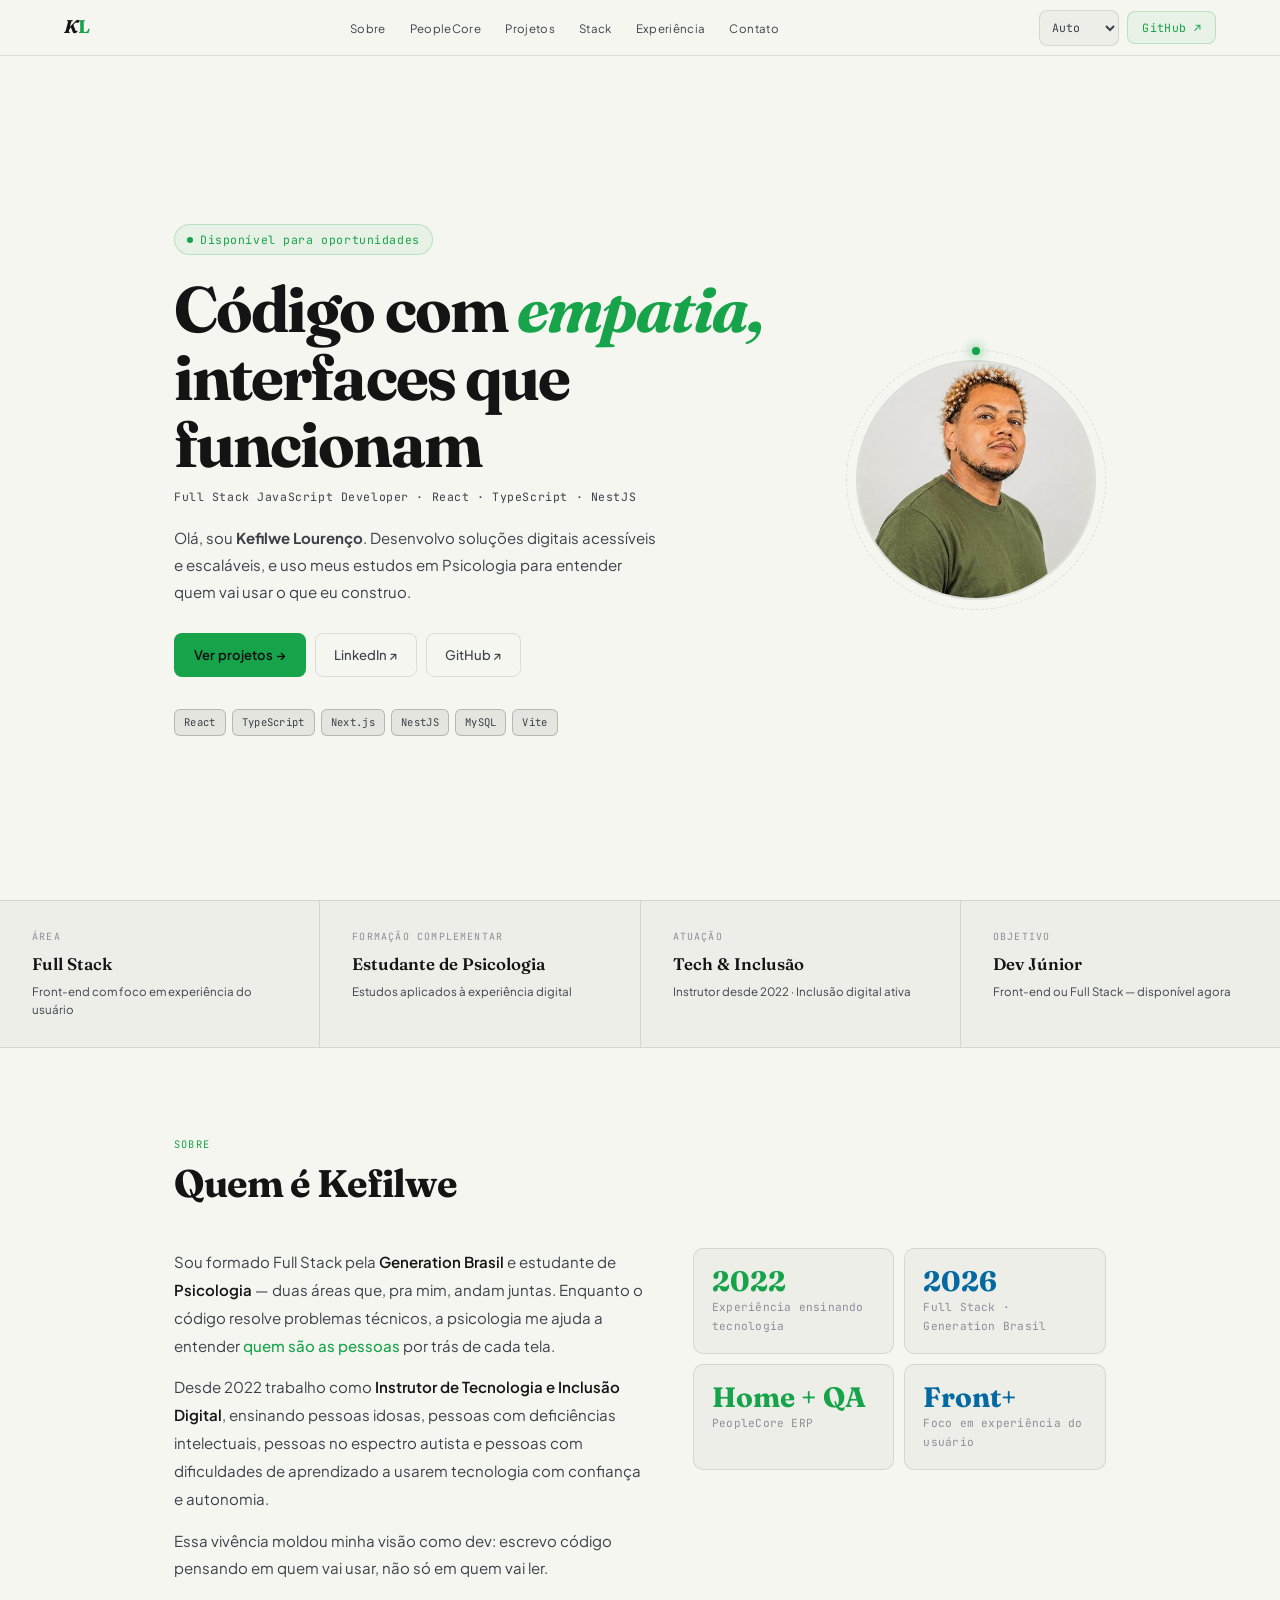
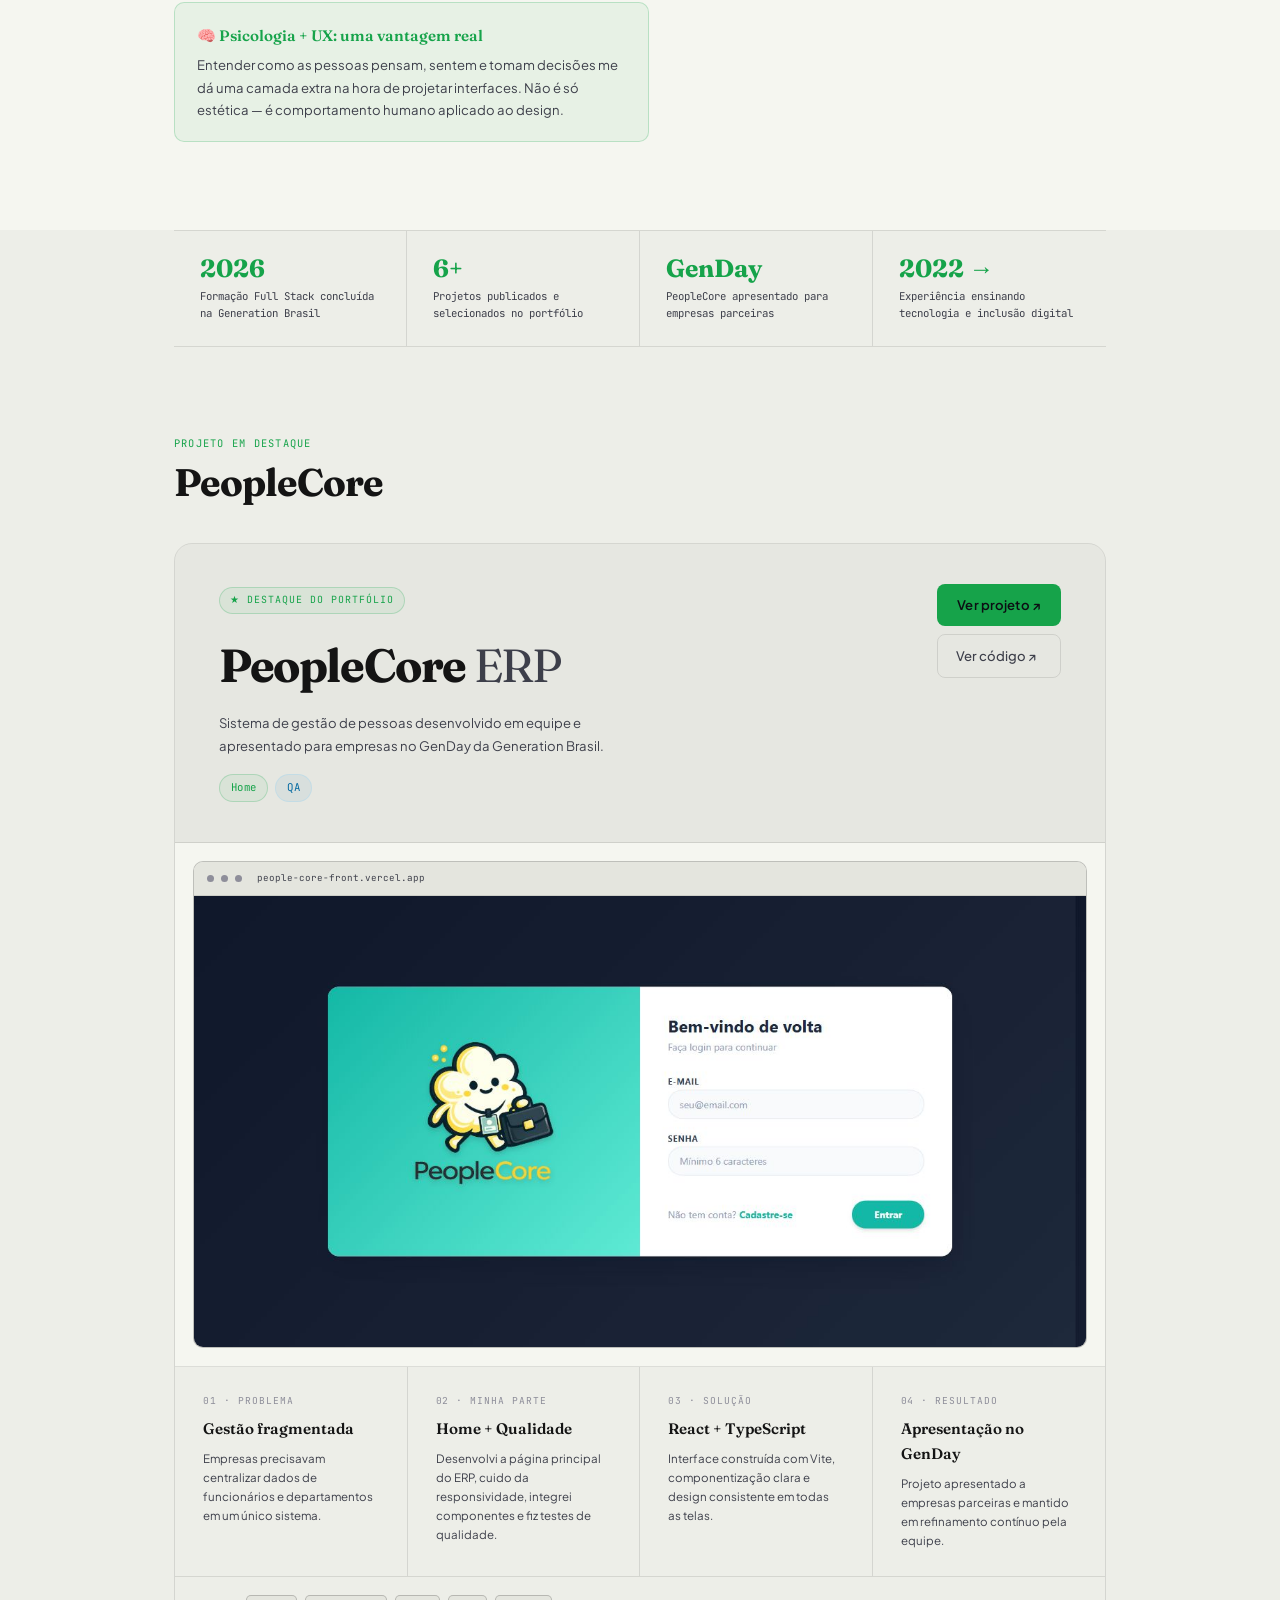
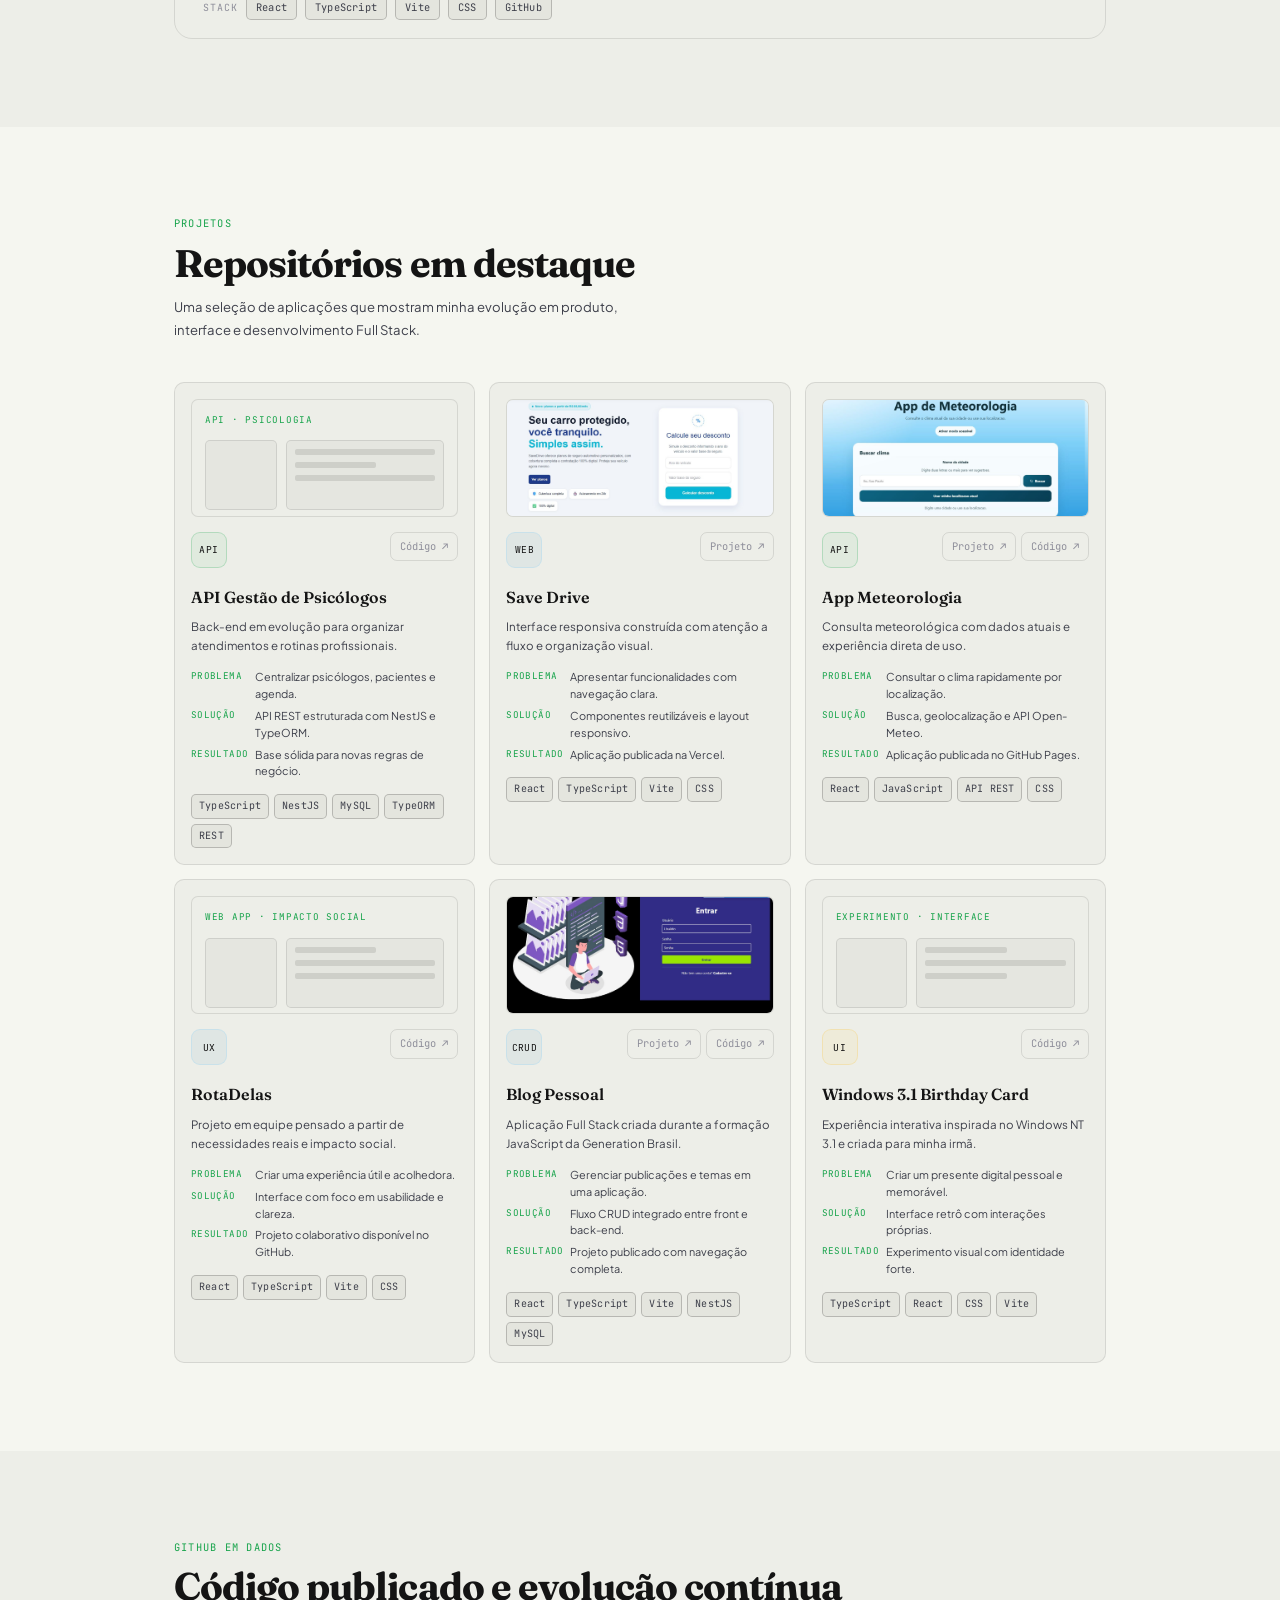
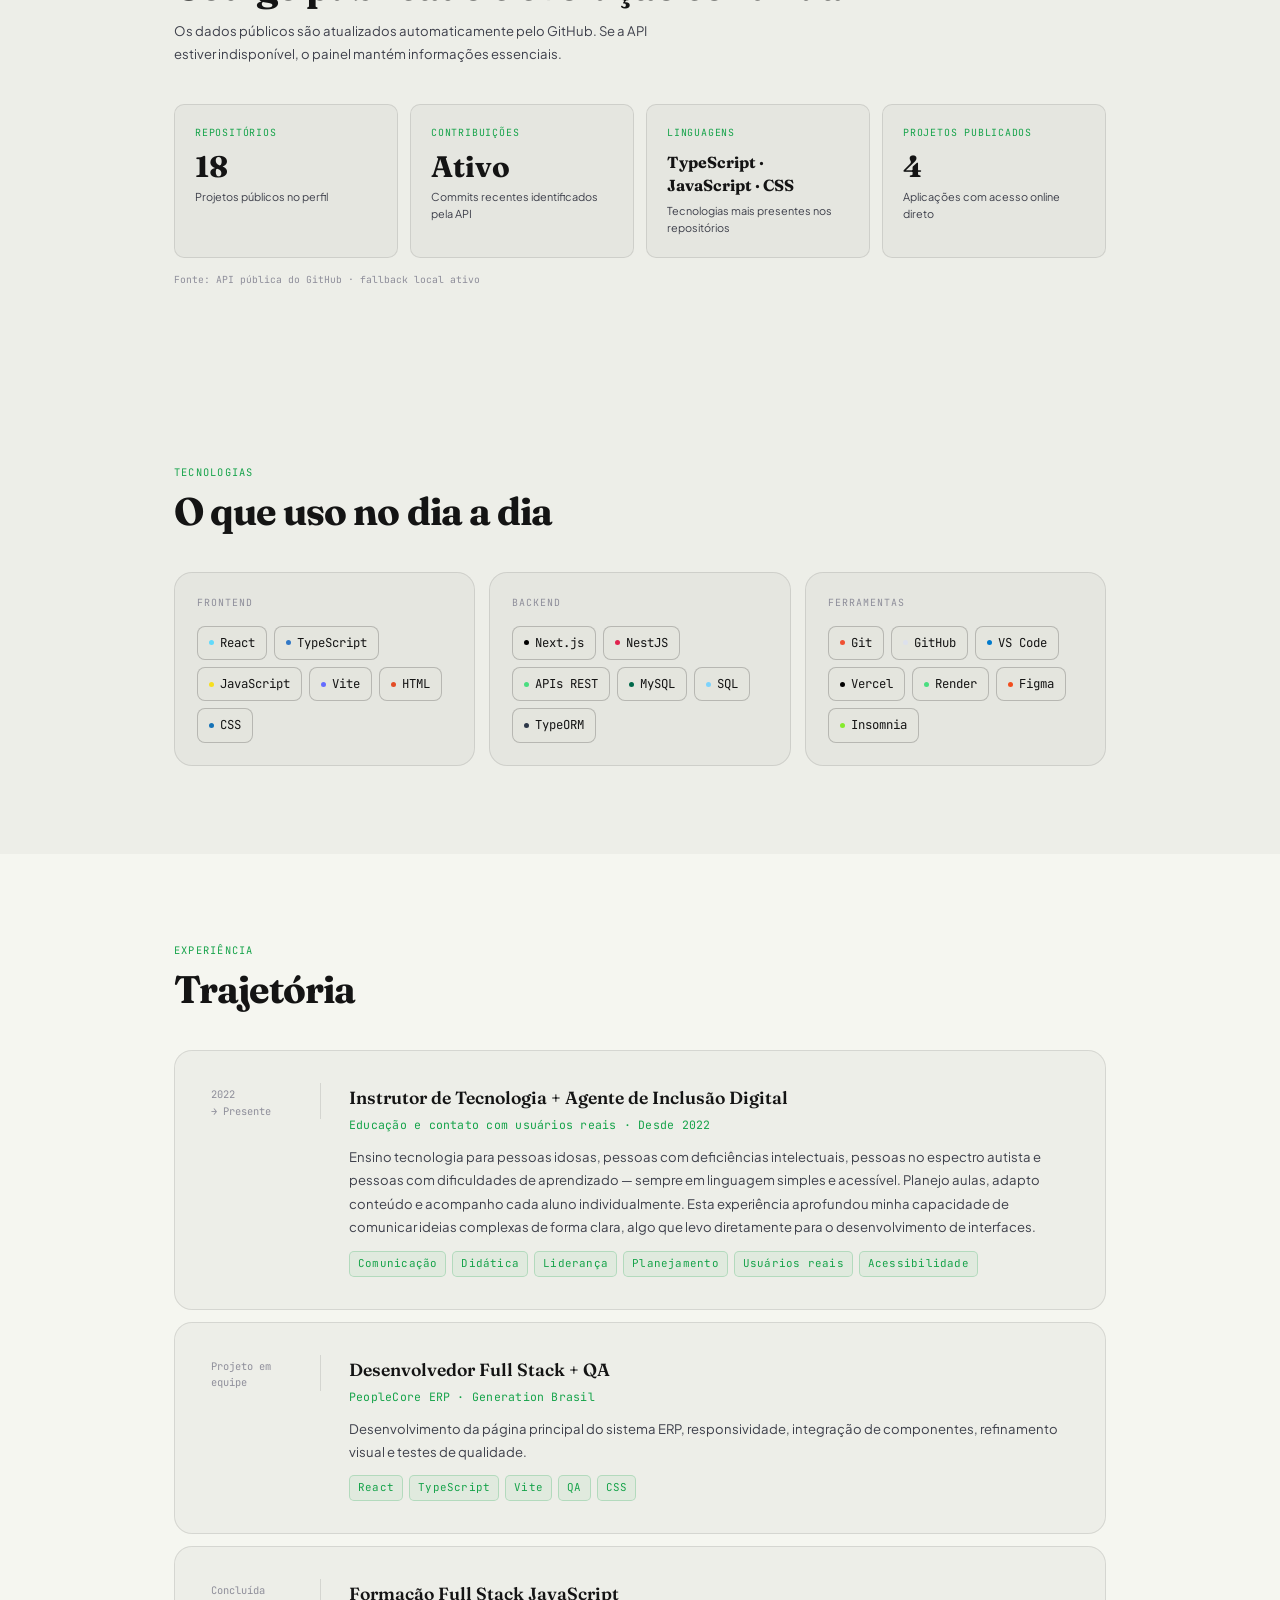
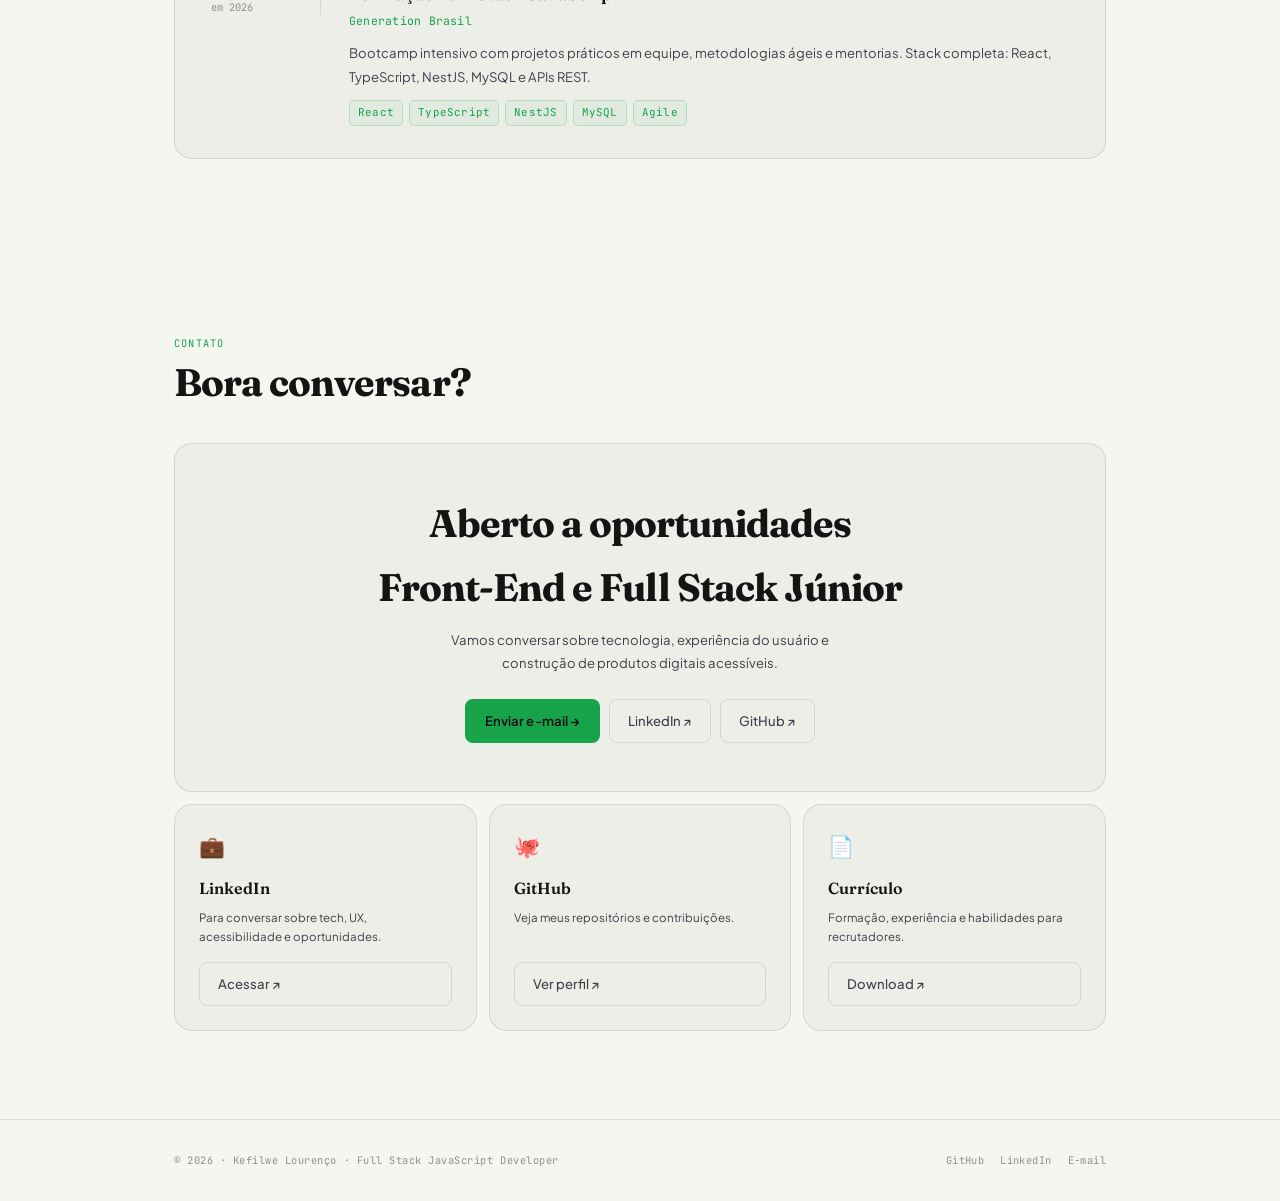
==== commit ed558d7e: "feat: atualiza portfolio" ====
--- a/index.html
+++ b/index.html
@@ -1,332 +1,1034 @@
 <!DOCTYPE html>
-<html lang="pt-br">
+<html lang="pt-BR" data-theme="dark">
 <head>
-    <link rel="preconnect" href="https://fonts.googleapis.com">
-    <link rel="preconnect" href="https://fonts.gstatic.com" crossorigin>
-    <link href="https://fonts.googleapis.com/css2?family=Poppins:wght@400;500;600;700&display=swap" rel="stylesheet">
-
-    <meta charset="UTF-8">
-    <meta name="viewport" content="width=device-width, initial-scale=1.0">
-    <meta name="author" content="Kefilwe Lourenço">
-    <meta
-        name="description"
-        content="Portfólio profissional de Kefilwe Lourenço, desenvolvedor Full Stack JavaScript formado pela Generation Brasil e instrutor de tecnologia."
-    >
-    <meta
-        name="keywords"
-        content="Kefilwe Lourenço, portfólio, desenvolvimento web, JavaScript, TypeScript, React, NestJS, Full Stack, Generation Brasil"
-    >
-    <meta name="robots" content="index, follow">
-
-    <link rel="icon" type="image/svg+xml" href="./assets/img/favicon.svg">
-    <link rel="stylesheet" href="https://cdn.jsdelivr.net/npm/swiper@11/swiper-bundle.min.css">
-    <link rel="stylesheet" href="./assets/css/style.css">
-
-    <title>Portfólio | Kefilwe Lourenço</title>
+<meta charset="UTF-8"/>
+<meta name="viewport" content="width=device-width, initial-scale=1.0"/>
+<title>Kefilwe Lourenço · Full Stack JavaScript Developer</title>
+<meta name="description" content="Desenvolvedor Full Stack JavaScript, instrutor de tecnologia e estudante de Psicologia com foco em UX e acessibilidade."/>
+<meta property="og:title" content="Kefilwe Lourenço · Full Stack JavaScript Developer"/>
+<meta property="og:description" content="Full Stack JavaScript · Psicologia · Acessibilidade · React · TypeScript · NestJS"/>
+<meta property="og:type" content="website"/>
+<link rel="preconnect" href="https://fonts.googleapis.com"/>
+<link href="https://fonts.googleapis.com/css2?family=Fraunces:ital,opsz,wght@0,9..144,400;0,9..144,600;0,9..144,700;1,9..144,400;1,9..144,600&family=Plus+Jakarta+Sans:wght@400;500;600&family=JetBrains+Mono:wght@400;500&display=swap" rel="stylesheet"/>
+<style>
+/* ===== TOKENS ===== */
+:root {
+  --bg:       #0c0e13;
+  --bg2:      #10131a;
+  --bg3:      #161b25;
+  --card:     rgba(255,255,255,0.04);
+  --card-h:   rgba(255,255,255,0.07);
+  --border:   rgba(255,255,255,0.09);
+  --bh:       rgba(255,255,255,0.18);
+  --ink:      #dde1ec;
+  --ink2:     #8b92a8;
+  --ink3:     #4d5468;
+  --green:    #4ade80;
+  --gbg:      rgba(74,222,128,0.07);
+  --gborder:  rgba(74,222,128,0.22);
+  --blue:     #7dd3fc;
+  --bbg:      rgba(125,211,252,0.07);
+  --r:        10px;
+  --rl:       18px;
+  --mono:     'JetBrains Mono', monospace;
+  --body:     'Plus Jakarta Sans', sans-serif;
+  --serif:    'Fraunces', serif;
+  --fs-xs:    .72rem;
+  --fs-sm:    .82rem;
+  --fs-base:  .94rem;
+}
+[data-theme="light"] {
+  --bg:      #f5f6f0;
+  --bg2:     #edeee8;
+  --bg3:     #e4e5de;
+  --card:    rgba(0,0,0,0.03);
+  --card-h:  rgba(0,0,0,0.06);
+  --border:  rgba(0,0,0,0.10);
+  --bh:      rgba(0,0,0,0.20);
+  --ink:     #141414;
+  --ink2:    #3d3f4a;
+  --ink3:    #8e8e9a;
+  --green:   #16a34a;
+  --gbg:     rgba(22,163,74,0.06);
+  --gborder: rgba(22,163,74,0.22);
+  --blue:    #0369a1;
+  --bbg:     rgba(3,105,161,0.06);
+}
+
+/* ===== RESET ===== */
+*,*::before,*::after{box-sizing:border-box;margin:0;padding:0}
+html{scroll-behavior:smooth}
+body{font-family:var(--body);background:var(--bg);color:var(--ink);line-height:1.65;overflow-x:hidden;transition:background .3s,color .3s;font-size:16px}
+a{color:inherit;text-decoration:none}
+img{display:block}
+::selection{background:var(--green);color:#000}
+
+/* ===== FOCUS (acessibilidade) ===== */
+:focus-visible{outline:2px solid var(--green);outline-offset:3px;border-radius:4px}
+
+/* ===== NAV ===== */
+nav{
+  position:fixed;top:0;left:0;right:0;z-index:200;
+  height:56px;display:flex;align-items:center;justify-content:space-between;
+  padding:0 clamp(16px,5vw,80px);
+  background:rgba(12,14,19,.82);
+  backdrop-filter:blur(18px);
+  border-bottom:1px solid var(--border);
+  transition:background .3s;
+}
+[data-theme="light"] nav{background:rgba(245,246,240,.88)}
+.logo{
+  font-family:var(--serif);
+  font-size:1.15rem;
+  font-weight:700;
+  letter-spacing:-.01em;
+  color:var(--ink);
+  font-style:italic;
+  user-select:none;
+}
+.logo span{color:var(--green);font-style:normal}
+.nav-links{display:flex;gap:24px;list-style:none}
+.nav-links a{font-size:var(--fs-xs);color:var(--ink2);letter-spacing:.03em;transition:color .15s;padding:4px 0}
+.nav-links a:hover{color:var(--ink)}
+.nav-r{display:flex;gap:8px;align-items:center}
+.icon-btn{
+  width:36px;height:36px;
+  border:1px solid var(--border);border-radius:8px;
+  background:transparent;cursor:pointer;
+  display:flex;align-items:center;justify-content:center;
+  font-size:.95rem;transition:border-color .15s;
+  color:var(--ink2);
+}
+.icon-btn:hover{border-color:var(--bh)}
+.theme-select{
+  height:36px;padding:0 8px;
+  border:1px solid var(--border);border-radius:8px;
+  background:var(--bg2);color:var(--ink2);
+  font-family:var(--mono);font-size:var(--fs-xs);
+  cursor:pointer;
+}
+.theme-select:hover{border-color:var(--bh);color:var(--ink)}
+.nav-pill{
+  font-size:var(--fs-xs);font-family:var(--mono);
+  padding:6px 14px;border-radius:8px;
+  border:1px solid var(--gborder);
+  color:var(--green);background:var(--gbg);
+  transition:background .15s;letter-spacing:.03em;
+}
+.nav-pill:hover{background:rgba(74,222,128,.13)}
+
+/* ===== LAYOUT ===== */
+.w{max-width:1060px;margin:0 auto;padding:0 clamp(16px,5vw,80px)}
+section{padding:88px 0}
+
+/* ===== SCROLL REVEAL ===== */
+.sr{opacity:0;transform:translateY(20px);transition:opacity .65s ease,transform .65s ease}
+.sr.on{opacity:1;transform:none}
+.d1{transition-delay:.07s}.d2{transition-delay:.14s}.d3{transition-delay:.21s}.d4{transition-delay:.28s}
+
+/* ===== HERO ===== */
+#hero{
+  min-height:100vh;display:flex;align-items:center;
+  padding-top:124px;padding-bottom:64px;position:relative;overflow:hidden;
+}
+.hero-grid{
+  position:relative;z-index:1;
+  display:grid;grid-template-columns:1fr 260px;
+  gap:56px;align-items:center;width:100%;
+}
+.avail{
+  display:inline-flex;align-items:center;gap:7px;
+  font-family:var(--mono);font-size:var(--fs-xs);
+  letter-spacing:.05em;
+  color:var(--green);background:var(--gbg);
+  border:1px solid var(--gborder);
+  padding:5px 12px;border-radius:100px;margin-bottom:20px;
+}
+.avail-dot{width:6px;height:6px;border-radius:50%;background:var(--green);animation:blink 2.2s infinite}
+@keyframes blink{0%,100%{opacity:1}50%{opacity:.25}}
+.h-title{
+  font-family:var(--serif);
+  font-size:clamp(2.5rem,5.2vw,4rem);
+  font-weight:700;line-height:1.05;
+  letter-spacing:-.03em;margin-bottom:10px;
+}
+.h-title em{font-style:italic;color:var(--green)}
+.h-role{
+  font-family:var(--mono);font-size:var(--fs-xs);
+  color:var(--ink2);letter-spacing:.05em;margin-bottom:18px;
+}
+.h-desc{
+  font-size:var(--fs-base);color:var(--ink2);
+  max-width:490px;line-height:1.8;margin-bottom:28px;
+}
+.h-ctas{display:flex;flex-wrap:wrap;gap:9px;margin-bottom:32px}
+.btn-p{
+  display:inline-flex;align-items:center;gap:7px;
+  padding:10px 20px;border-radius:8px;
+  font-size:var(--fs-sm);font-weight:600;
+  background:var(--green);color:#0c0e13;
+  border:none;cursor:pointer;transition:all .15s;
+  letter-spacing:.01em;
+}
+.btn-p:hover{background:#5cf090;transform:translateY(-1px);box-shadow:0 6px 20px rgba(74,222,128,.2)}
+.btn-g{
+  display:inline-flex;align-items:center;gap:7px;
+  padding:10px 18px;border-radius:8px;
+  font-size:var(--fs-sm);font-weight:500;
+  background:transparent;color:var(--ink2);
+  border:1px solid var(--border);cursor:pointer;transition:all .15s;
+}
+.btn-g:hover{border-color:var(--bh);color:var(--ink)}
+.h-tags{display:flex;flex-wrap:wrap;gap:6px}
+.htag{
+  font-family:var(--mono);font-size:.66rem;
+  padding:4px 9px;border-radius:6px;
+  border:1px solid var(--bh);
+  color:var(--ink2);background:var(--bg3);
+  letter-spacing:.03em;
+}
+
+/* PHOTO */
+.photo-wrap{position:relative;width:240px;height:240px;margin:0 auto;flex-shrink:0}
+.photo-ring{
+  position:absolute;inset:-10px;border-radius:50%;
+  border:1px dashed var(--border);
+  animation:spin 22s linear infinite;
+}
+.photo-ring::before{
+  content:'';position:absolute;top:0;left:50%;
+  width:8px;height:8px;background:var(--green);border-radius:50%;
+  margin-left:-4px;margin-top:-4px;
+  box-shadow:0 0 12px var(--green);
+}
+@keyframes spin{to{transform:rotate(360deg)}}
+.photo-img{
+  width:100%;height:100%;border-radius:50%;
+  object-fit:cover;object-position:center top;
+  border:2px solid var(--border);
+  position:relative;z-index:1;
+}
+/* ===== IDENTITY STRIP (psicologia) ===== */
+#identity{background:var(--bg2);padding:0}
+.id-strip{
+  display:flex;align-items:stretch;
+  border-top:1px solid var(--border);
+  border-bottom:1px solid var(--border);
+}
+.id-block{
+  flex:1;padding:28px 32px;
+  border-right:1px solid var(--border);
+  transition:background .2s;
+}
+.id-block:last-child{border-right:none}
+.id-block:hover{background:var(--card-h)}
+.id-label{
+  font-family:var(--mono);font-size:.62rem;
+  text-transform:uppercase;letter-spacing:.12em;
+  color:var(--ink3);margin-bottom:6px;
+}
+.id-val{
+  font-family:var(--serif);font-size:1.05rem;
+  font-weight:600;color:var(--ink);margin-bottom:4px;
+}
+.id-sub{font-size:var(--fs-xs);color:var(--ink2);line-height:1.55}
+
+/* ===== ABOUT ===== */
+.about-grid{
+  display:grid;grid-template-columns:1.15fr 1fr;
+  gap:44px;margin-top:44px;align-items:start;
+}
+.about-body p{
+  color:var(--ink2);line-height:1.85;
+  font-size:var(--fs-base);margin-bottom:14px;
+}
+.about-body strong{color:var(--ink);font-weight:600}
+.about-body em{color:var(--green);font-style:normal;font-weight:500}
+.psy-card{
+  padding:20px 22px;
+  background:var(--gbg);
+  border:1px solid var(--gborder);
+  border-radius:var(--r);
+  margin-top:20px;
+}
+.psy-card-h{
+  font-family:var(--serif);font-size:.95rem;
+  font-weight:600;color:var(--green);margin-bottom:6px;
+}
+.psy-card p{
+  font-size:var(--fs-sm);color:var(--ink2);
+  line-height:1.7;margin-bottom:0;
+}
+.about-stats{display:grid;grid-template-columns:1fr 1fr;gap:10px}
+.stat-b{
+  padding:18px;border:1px solid var(--border);
+  border-radius:var(--r);background:var(--card);
+  transition:border-color .2s;
+}
+.stat-b:hover{border-color:var(--bh)}
+.stat-n{
+  font-family:var(--serif);font-size:1.75rem;
+  font-weight:700;line-height:1;margin-bottom:3px;
+}
+.stat-n.g{color:var(--green)}.stat-n.b{color:var(--blue)}
+.stat-d{font-size:.7rem;color:var(--ink3);font-family:var(--mono);letter-spacing:.02em}
+
+/* ===== PROOF ===== */
+#proof{padding:0;background:var(--bg2)}
+.proof-grid{display:grid;grid-template-columns:repeat(4,1fr);border-top:1px solid var(--border);border-bottom:1px solid var(--border)}
+.proof-item{padding:24px 26px;border-right:1px solid var(--border)}
+.proof-item:last-child{border-right:none}
+.proof-n{font-family:var(--serif);font-size:1.55rem;font-weight:700;color:var(--green);line-height:1.1;margin-bottom:5px}
+.proof-d{font-family:var(--mono);font-size:.67rem;color:var(--ink2);line-height:1.6}
+
+/* ===== FEATURED ===== */
+#featured{background:var(--bg2)}
+.feat-wrap{
+  margin-top:40px;border:1px solid var(--border);
+  border-radius:var(--rl);overflow:hidden;
+}
+.feat-top{
+  padding:40px 44px;
+  background:var(--card);
+  border-bottom:1px solid var(--border);
+  display:grid;grid-template-columns:1fr auto;gap:28px;
+}
+.feat-ey{
+  display:inline-flex;align-items:center;gap:6px;
+  font-family:var(--mono);font-size:.62rem;
+  text-transform:uppercase;letter-spacing:.1em;
+  color:var(--green);background:var(--gbg);
+  border:1px solid var(--gborder);
+  padding:4px 10px;border-radius:100px;margin-bottom:14px;
+}
+.feat-title{
+  font-family:var(--serif);
+  font-size:clamp(1.9rem,4vw,2.9rem);
+  font-weight:700;letter-spacing:-.03em;margin-bottom:8px;
+}
+.feat-title span{color:var(--ink2);font-weight:400}
+.feat-desc{color:var(--ink2);max-width:440px;line-height:1.75;font-size:var(--fs-sm);margin-bottom:16px}
+.roles{display:flex;gap:7px;flex-wrap:wrap}
+.rp{
+  font-family:var(--mono);font-size:.67rem;
+  padding:4px 11px;border-radius:100px;letter-spacing:.03em;
+}
+.rp-g{background:var(--gbg);color:var(--green);border:1px solid var(--gborder)}
+.rp-b{background:var(--bbg);color:var(--blue);border:1px solid rgba(125,211,252,.22)}
+.feat-acts{display:flex;flex-direction:column;gap:8px;flex-shrink:0}
+.feat-preview{padding:18px;background:var(--bg);border-bottom:1px solid var(--border)}
+.mock-browser{border:1px solid var(--bh);border-radius:10px;overflow:hidden;background:var(--bg2)}
+.mock-bar{height:34px;display:flex;align-items:center;gap:7px;padding:0 13px;border-bottom:1px solid var(--border);background:var(--bg3)}
+.mock-dot{width:7px;height:7px;border-radius:50%;background:var(--ink3)}
+.mock-url{margin-left:8px;font-family:var(--mono);font-size:.58rem;color:var(--ink2)}
+.mock-screen{min-height:280px;display:grid;grid-template-columns:170px 1fr}
+.mock-project-img{display:block;width:100%;aspect-ratio:16/8.1;object-fit:cover;object-position:center}
+.mock-side{padding:20px 16px;border-right:1px solid var(--border);background:var(--bg2)}
+.mock-brand{font-family:var(--serif);font-size:1.08rem;font-weight:700;color:var(--green);margin-bottom:24px}
+.mock-nav{height:8px;background:var(--border);border-radius:3px;margin-bottom:13px}
+.mock-nav.active{background:var(--gborder)}
+.mock-main{padding:24px}
+.mock-heading{font-family:var(--serif);font-size:1.3rem;font-weight:700;margin-bottom:5px}
+.mock-copy{font-family:var(--mono);font-size:.62rem;color:var(--ink2);margin-bottom:24px}
+.mock-metrics{display:grid;grid-template-columns:repeat(3,1fr);gap:10px;margin-bottom:18px}
+.mock-metric{height:72px;border:1px solid var(--border);border-radius:7px;background:var(--card)}
+.mock-table{border:1px solid var(--border);border-radius:7px;overflow:hidden}
+.mock-row{height:34px;border-bottom:1px solid var(--border);background:var(--card)}
+.mock-row:last-child{border-bottom:none}
+.feat-cases{display:grid;grid-template-columns:repeat(4,1fr)}
+.fc{padding:26px 28px;border-right:1px solid var(--border)}
+.fc:last-child{border-right:none}
+.fc-n{font-family:var(--mono);font-size:.6rem;letter-spacing:.1em;text-transform:uppercase;color:var(--ink3);margin-bottom:7px}
+.fc-h{font-family:var(--serif);font-size:.95rem;font-weight:600;margin-bottom:8px;color:var(--ink)}
+.fc-p{font-size:var(--fs-xs);color:var(--ink2);line-height:1.65}
+.feat-stack{
+  padding:18px 28px;border-top:1px solid var(--border);
+  display:flex;align-items:center;gap:8px;flex-wrap:wrap;
+}
+.fs-lbl{font-family:var(--mono);font-size:.62rem;text-transform:uppercase;letter-spacing:.1em;color:var(--ink3)}
+.stag{
+  font-family:var(--mono);font-size:.65rem;
+  padding:3px 9px;border-radius:5px;
+  border:1px solid var(--bh);
+  color:var(--ink2);background:var(--bg3);
+  letter-spacing:.02em;
+}
+
+/* ===== PROJECTS ===== */
+.proj-grid{
+  display:grid;
+  grid-template-columns:repeat(auto-fill,minmax(295px,1fr));
+  gap:14px;margin-top:40px;
+}
+.pcard{padding:16px;background:var(--card);border:1px solid var(--border);border-radius:var(--r);transition:border-color .2s,background .2s,transform .2s}
+.pcard:hover{border-color:var(--bh);background:var(--card-h);transform:translateY(-2px)}
+.pc-top{display:flex;justify-content:space-between;align-items:flex-start;margin-bottom:16px}
+.pc-icon{
+  width:36px;height:36px;border-radius:9px;
+  display:flex;align-items:center;justify-content:center;font-size:.6rem;font-family:var(--mono);letter-spacing:.04em;
+}
+.ic-g{background:var(--gbg);border:1px solid var(--gborder)}
+.ic-b{background:var(--bbg);border:1px solid rgba(125,211,252,.22)}
+.ic-y{background:rgba(251,191,36,.07);border:1px solid rgba(251,191,36,.22)}
+.pc-links{display:flex;gap:5px}
+.mb{
+  font-family:var(--mono);font-size:.65rem;
+  padding:5px 9px;border-radius:7px;
+  border:1px solid var(--border);background:transparent;
+  color:var(--ink3);cursor:pointer;transition:all .15s;
+}
+.mb:hover{border-color:var(--gborder);color:var(--green)}
+.pc-name{font-family:var(--serif);font-size:1rem;font-weight:600;margin-bottom:7px}
+.pc-desc{font-size:var(--fs-xs);color:var(--ink2);line-height:1.65;margin-bottom:12px}
+.pc-tags{display:flex;flex-wrap:wrap;gap:5px}
+.tag{font-family:var(--mono);font-size:.63rem;padding:3px 7px;border-radius:5px;background:var(--bg3);border:1px solid var(--bh);color:var(--ink2);letter-spacing:.02em}
+.pc-visual{height:118px;margin-bottom:15px;padding:13px;border:1px solid var(--border);border-radius:7px;background:var(--bg2);overflow:hidden}
+.pc-visual.real{padding:0}
+.pc-project-img{display:block;width:100%;height:100%;object-fit:cover;object-position:center}
+.pv-label{font-family:var(--mono);font-size:.58rem;color:var(--green);letter-spacing:.08em;text-transform:uppercase;margin-bottom:12px}
+.pv-window{display:grid;grid-template-columns:30% 1fr;gap:9px;height:70px}
+.pv-side,.pv-body{border:1px solid var(--border);border-radius:5px;background:var(--card)}
+.pv-body{padding:8px}
+.pv-line{height:6px;background:var(--border);border-radius:2px;margin-bottom:7px}
+.pv-line.short{width:58%}
+.pc-case{display:grid;grid-template-columns:56px 1fr;gap:5px 8px;margin:14px 0}
+.pc-case dt{font-family:var(--mono);font-size:.58rem;color:var(--green);text-transform:uppercase;letter-spacing:.04em}
+.pc-case dd{font-size:.68rem;color:var(--ink2);line-height:1.55}
+
+/* ===== GITHUB DASHBOARD ===== */
+#github-dashboard{background:var(--bg2)}
+.gh-grid{display:grid;grid-template-columns:repeat(4,1fr);gap:12px;margin-top:38px}
+.gh-card{padding:20px;border:1px solid var(--border);border-radius:var(--r);background:var(--card)}
+.gh-label{font-family:var(--mono);font-size:.62rem;color:var(--green);text-transform:uppercase;letter-spacing:.08em;margin-bottom:10px}
+.gh-value{font-family:var(--serif);font-size:1.85rem;font-weight:700;line-height:1.1;margin-bottom:6px}
+.gh-value.words{font-size:1rem;line-height:1.45}
+.gh-note{font-size:.68rem;color:var(--ink2);line-height:1.55}
+.gh-source{margin-top:14px;font-family:var(--mono);font-size:.61rem;color:var(--ink3)}
+
+/* ===== STACK ===== */
+.stack-grid{display:grid;grid-template-columns:repeat(3,1fr);gap:14px;margin-top:40px}
+.sc{padding:22px;background:var(--card);border:1px solid var(--border);border-radius:var(--rl);transition:border-color .2s}
+.sc:hover{border-color:var(--bh)}
+.sc-lbl{font-family:var(--mono);font-size:.62rem;text-transform:uppercase;letter-spacing:.1em;color:var(--ink3);margin-bottom:14px}
+.chips{display:flex;flex-wrap:wrap;gap:7px}
+.chip{
+  display:inline-flex;align-items:center;gap:6px;
+  padding:6px 11px;border-radius:8px;
+  font-size:.77rem;font-family:var(--mono);
+  border:1px solid var(--bh);background:var(--bg3);
+  color:var(--ink);transition:all .18s;cursor:default;
+}
+.chip:hover{border-color:var(--bh);color:var(--ink)}
+.dot{width:5px;height:5px;border-radius:50%;flex-shrink:0}
+
+/* ===== EXPERIENCE ===== */
+.exp-list{display:flex;flex-direction:column;gap:12px;margin-top:40px}
+.ecard{
+  padding:32px 36px;
+  background:var(--card);border:1px solid var(--border);
+  border-radius:var(--rl);transition:border-color .2s;
+}
+.ecard:hover{border-color:var(--bh)}
+.ei{display:grid;grid-template-columns:110px 1fr;gap:28px;align-items:start}
+.ed{
+  font-family:var(--mono);font-size:.65rem;
+  color:var(--ink3);line-height:1.6;padding-top:3px;
+  border-right:1px solid var(--border);padding-right:20px;
+}
+.et{font-family:var(--serif);font-size:1.1rem;font-weight:600;margin-bottom:3px}
+.eo{font-family:var(--mono);font-size:.72rem;color:var(--green);margin-bottom:11px;letter-spacing:.02em}
+.eb{font-size:var(--fs-sm);color:var(--ink2);line-height:1.78;margin-bottom:12px}
+.eskills{display:flex;flex-wrap:wrap;gap:6px}
+.es{
+  font-size:.68rem;font-family:var(--mono);
+  padding:3px 8px;border-radius:5px;
+  background:var(--gbg);color:var(--green);
+  border:1px solid var(--gborder);letter-spacing:.02em;
+}
+
+
+/* ===== CONTACT ===== */
+.contact-grid{display:grid;grid-template-columns:1fr 1fr 1fr;gap:12px;margin-top:40px}
+.contact-hero{
+  grid-column:1/-1;padding:48px;text-align:center;
+  border:1px solid var(--border);border-radius:var(--rl);
+  background:var(--card);
+}
+.ch-title{
+  font-family:var(--serif);
+  font-size:clamp(1.7rem,3vw,2.5rem);
+  font-weight:700;letter-spacing:-.025em;margin-bottom:10px;
+}
+.ch-sub{color:var(--ink2);max-width:380px;margin:0 auto 24px;line-height:1.75;font-size:var(--fs-sm)}
+.ch-ctas{display:flex;gap:9px;justify-content:center;flex-wrap:wrap}
+.ccard{
+  padding:24px;
+  background:var(--card);border:1px solid var(--border);
+  border-radius:var(--rl);display:flex;flex-direction:column;
+  transition:border-color .2s,transform .2s;
+}
+.ccard:hover{border-color:var(--bh);transform:translateY(-2px)}
+.cc-ico{font-size:1.3rem;margin-bottom:12px}
+.cc-t{font-family:var(--serif);font-size:1rem;font-weight:600;margin-bottom:7px}
+.cc-d{font-size:var(--fs-xs);color:var(--ink2);line-height:1.65;margin-bottom:16px;flex:1}
+
+/* ===== FOOTER ===== */
+footer{padding:32px 0;border-top:1px solid var(--border)}
+footer .w{display:flex;justify-content:space-between;align-items:center;flex-wrap:wrap;gap:12px}
+.fm{font-family:var(--mono);font-size:.65rem;color:var(--ink3);letter-spacing:.05em}
+.flinks{display:flex;gap:16px}
+.flinks a{font-family:var(--mono);font-size:.65rem;color:var(--ink3);transition:color .15s;letter-spacing:.04em}
+.flinks a:hover{color:var(--ink)}
+
+/* ===== LANG BARS ===== */
+.lcard{padding:22px;background:var(--card);border:1px solid var(--border);border-radius:var(--r)}
+.lt{font-family:var(--mono);font-size:.62rem;text-transform:uppercase;letter-spacing:.1em;color:var(--ink3);margin-bottom:16px}
+.lr{margin-bottom:11px}
+.lrh{display:flex;justify-content:space-between;margin-bottom:4px}
+.ln{font-family:var(--mono);color:var(--ink2);font-size:.7rem}
+.lp{font-family:var(--mono);color:var(--ink3);font-size:.67rem}
+.lt2{height:3px;background:var(--border);border-radius:2px;overflow:hidden}
+.lf{height:100%;border-radius:2px;width:0;transition:width 1.4s cubic-bezier(.4,0,.2,1)}
+
+/* ===== SECTION HEADER ===== */
+.sec-lbl{font-family:var(--mono);font-size:.65rem;text-transform:uppercase;letter-spacing:.12em;color:var(--green);margin-bottom:9px}
+.sec-t{font-family:var(--serif);font-size:clamp(1.7rem,3vw,2.5rem);font-weight:700;letter-spacing:-.025em;line-height:1.1;margin-bottom:12px}
+.sec-s{color:var(--ink2);max-width:480px;line-height:1.75;font-size:var(--fs-sm)}
+
+/* ===== RESPONSIVE ===== */
+@media(max-width:900px){
+  .hero-grid{grid-template-columns:1fr;gap:36px}
+  .photo-wrap{width:180px;height:180px;order:-1}
+  .about-grid{grid-template-columns:1fr}
+  .feat-cases{grid-template-columns:1fr 1fr}
+  .stack-grid{grid-template-columns:1fr 1fr}
+  .contact-grid{grid-template-columns:1fr 1fr}
+  .proof-grid,.gh-grid{grid-template-columns:1fr 1fr}
+  .contact-hero{grid-column:1/-1}
+}
+@media(max-width:600px){
+  section{padding:56px 0}
+  #hero{padding-top:104px;padding-bottom:56px}
+  .nav-links{display:none}
+  .feat-top{grid-template-columns:1fr}
+  .feat-cases{grid-template-columns:1fr}
+  .fc{border-right:none;border-bottom:1px solid var(--border)}
+  .stack-grid{grid-template-columns:1fr}
+  .ei{grid-template-columns:1fr}
+  .ed{border-right:none;padding-right:0;border-bottom:1px solid var(--border);padding-bottom:10px}
+  .contact-grid{grid-template-columns:1fr}
+  .id-strip{flex-direction:column}
+  .proof-grid,.gh-grid{grid-template-columns:1fr}
+  .proof-item{border-right:none;border-bottom:1px solid var(--border)}
+  .proof-item:last-child{border-bottom:none}
+  .mock-screen{grid-template-columns:90px 1fr;min-height:230px}
+  .mock-main{padding:15px}
+  .mock-metrics{grid-template-columns:1fr;gap:7px}
+  .mock-metric{height:36px}
+  .id-block{border-right:none;border-bottom:1px solid var(--border)}
+  .contact-hero{padding:32px 22px}
+}
+
+/* ===== ACESSIBILIDADE: HIGH CONTRAST OVERRIDE ===== */
+@media(forced-colors:active){
+  .btn-p,.btn-g,.nav-pill{border:2px solid ButtonText}
+}
+@media(prefers-reduced-motion:reduce){
+  *,*::before,*::after{animation-duration:.01ms!important;animation-iteration-count:1!important;scroll-behavior:auto!important;transition-duration:.01ms!important}
+}
+</style>
 </head>
-
 <body>
-    <header>
-        <div class="menu-content">
-            <a href="#hero" id="titulo" aria-label="Voltar para o início">Portfólio</a>
-
-            <nav aria-label="Navegação principal">
-                <ul class="menu-list">
-                    <li><a href="#hero">Início</a></li>
-                    <li><a href="#about">Sobre</a></li>
-                    <li><a href="#featured">Destaque</a></li>
-                    <li><a href="#projects">Projetos</a></li>
-                    <li><a href="#technologies">Tecnologias</a></li>
-                    <li><a href="#contact">Contato</a></li>
-                </ul>
-            </nav>
-
-            <div class="theme-control" role="group" aria-label="Preferência de tema">
-                <button class="theme-option" type="button" data-theme-option="auto" aria-pressed="true">Auto</button>
-                <button class="theme-option" type="button" data-theme-option="light" aria-pressed="false">Claro</button>
-                <button class="theme-option" type="button" data-theme-option="dark" aria-pressed="false">Escuro</button>
-            </div>
-        </div>
-    </header>
-
-    <main>
-        <section id="hero" class="section-container hero-container" aria-labelledby="hero-title">
-            <article class="hero-content">
-                <span>Olá, eu sou Kefilwe Lourenço</span>
-
-                <h1 id="hero-title">Desenvolvedor Full Stack JavaScript</h1>
-
-                <p>
-                    Uno tecnologia, educação, acessibilidade e experiência do usuário para criar aplicações web úteis, humanas e responsivas.
-                </p>
-
-                <div class="buttons-container hero-actions" aria-label="Links principais">
-                    <a href="https://github.com/KefilweLourenco" target="_blank" rel="noopener noreferrer" class="botao">GitHub</a>
-                    <a href="https://www.linkedin.com/in/kefilwe-lourenco/" target="_blank" rel="noopener noreferrer" class="botao-outline">LinkedIn</a>
-                    <a href="./assets/docs/Curriculo_Kefilwe_Lourenco_dev_fullstack.pdf" target="_blank" class="botao-outline">Currículo</a>
-                    <a href="#contact" class="botao">Contato</a>
-                </div>
-            </article>
-
-            <figure class="hero-image">
-                <img
-                    src="./assets/img/847e5943-4a92-41ad-9f58-2784e48c1ffe.png"
-                    alt="Ilustração de Kefilwe Lourenço como desenvolvedor"
-                    class="hero-photo"
-                    width="420"
-                >
-            </figure>
-        </section>
-
-        <hr>
-
-        <section id="about" class="section-container about-container" aria-labelledby="about-title">
-            <figure class="about-image">
-                <img
-                    id="github-avatar"
-                    src="./assets/img/847e5943-4a92-41ad-9f58-2784e48c1ffe.png"
-                    alt="Imagem de perfil de Kefilwe Lourenço"
-                    width="260"
-                    height="260"
-                >
-            </figure>
-
-            <article class="about-content">
-                <p class="section-kicker">Sobre mim</p>
-                <h2 id="about-title">Tecnologia com organização, ensino e cuidado com pessoas</h2>
-
-                <p>
-                    Sou Kefilwe Lourenço, desenvolvedor Full Stack JavaScript formado pela Generation Brasil e instrutor de tecnologia.
-                    Minha trajetória une tecnologia, educação e experiência humana. Desenvolvo aplicações web com foco em funcionalidade,
-                    acessibilidade, responsividade e boa experiência para o usuário.
-                </p>
-
-                <p>
-                    Gosto de transformar problemas em interfaces claras, componentes reutilizáveis e fluxos que fazem sentido para quem usa.
-                    Também levo minha experiência como instrutor para o desenvolvimento: comunicação, escuta ativa e visão de produto fazem parte do meu jeito de construir.
-                </p>
-
-                <div class="about-buttons-data about-data-only">
-                    <div class="data-container" aria-label="Dados públicos do GitHub">
-                        <div class="data-item">
-                            <span class="data-number" data-github-stat="followers">--</span>
-                            <span class="data-label">Seguidores</span>
-                        </div>
-
-                        <div class="data-item">
-                            <span class="data-number" data-github-stat="repos">--</span>
-                            <span class="data-label">Repositórios</span>
-                        </div>
-                    </div>
-                </div>
-            </article>
-        </section>
-
-        <hr>
-
-        <section id="featured" class="section-container featured-container" aria-labelledby="featured-title">
-            <div class="section-heading">
-                <p class="section-kicker">Projeto em Destaque</p>
-                <h2 id="featured-title">PeopleCore</h2>
-                <p>
-                    Sistema ERP desenvolvido em equipe para gestão de pessoas, funcionários e departamentos. Projeto em refinamento para apresentação no Game Day.
-                </p>
-            </div>
-
-            <article class="featured-card">
-                <div class="featured-content">
-                    <h3>Atuação no projeto</h3>
-                    <ul class="check-list">
-                        <li>Desenvolvedor Full Stack</li>
-                        <li>Atuação como QA</li>
-                        <li>Desenvolvimento da Home</li>
-                        <li>Construção de componentes</li>
-                        <li>Responsividade</li>
-                        <li>Apoio na organização visual</li>
-                        <li>Participação no refinamento do projeto</li>
-                    </ul>
-                </div>
-
-                <div class="featured-content">
-                    <h3>Tecnologias</h3>
-                    <div class="project-tags">
-                        <span class="tag">React</span>
-                        <span class="tag">TypeScript</span>
-                        <span class="tag">Vite</span>
-                        <span class="tag">NestJS</span>
-                        <span class="tag">MySQL</span>
-                        <span class="tag">SQL</span>
-                    </div>
-
-                    <div class="project-buttons featured-buttons">
-                        <a href="https://people-core-front.vercel.app/" target="_blank" rel="noopener noreferrer" class="botao">PeopleCore</a>
-                        <a href="https://github.com/Grupo-03-Turma-JavaScript-14/people-core-front" target="_blank" rel="noopener noreferrer" class="botao-outline">GitHub</a>
-                    </div>
-                </div>
-            </article>
-        </section>
-
-        <hr>
-
-        <section id="projects" class="section-container projects-container" aria-labelledby="projects-title">
-            <div class="section-heading">
-                <p class="section-kicker">Projetos</p>
-                <h2 id="projects-title">Projetos selecionados</h2>
-                <p>
-                    Uma seleção de aplicações que mostram minha evolução com front-end, back-end, responsividade e organização de produto.
-                </p>
-            </div>
-
-            <div class="swiper projects-swiper">
-                <div class="swiper-wrapper" id="projects-list"></div>
-                <div class="swiper-button-next" aria-label="Próximo projeto"></div>
-                <div class="swiper-button-prev" aria-label="Projeto anterior"></div>
-                <div class="swiper-pagination"></div>
-            </div>
-        </section>
-
-        <hr>
-
-        <section id="technologies" class="section-container technologies-container" aria-labelledby="technologies-title">
-            <div class="section-heading">
-                <p class="section-kicker">Tecnologias</p>
-                <h2 id="technologies-title">Stack e ferramentas</h2>
-            </div>
-
-            <div class="tech-grid">
-                <article class="info-card">
-                    <h3>Front-end</h3>
-                    <div class="project-tags">
-                        <span class="tag">React</span>
-                        <span class="tag">TypeScript</span>
-                        <span class="tag">JavaScript</span>
-                        <span class="tag">Next.js</span>
-                        <span class="tag">HTML</span>
-                        <span class="tag">CSS</span>
-                        <span class="tag">Tailwind CSS</span>
-                        <span class="tag">Vite</span>
-                    </div>
-                </article>
-
-                <article class="info-card">
-                    <h3>Back-end</h3>
-                    <div class="project-tags">
-                        <span class="tag">Node.js</span>
-                        <span class="tag">Next.js</span>
-                        <span class="tag">NestJS</span>
-                        <span class="tag">MySQL</span>
-                        <span class="tag">SQL</span>
-                        <span class="tag">APIs REST</span>
-                    </div>
-                </article>
-
-                <article class="info-card">
-                    <h3>Ferramentas</h3>
-                    <div class="project-tags">
-                        <span class="tag">Git</span>
-                        <span class="tag">GitHub</span>
-                        <span class="tag">VS Code</span>
-                        <span class="tag">Figma</span>
-                        <span class="tag">Vercel</span>
-                        <span class="tag">Render</span>
-                    </div>
-                </article>
-            </div>
-        </section>
-
-        <hr>
-
-        <section id="journey" class="section-container journey-container" aria-labelledby="journey-title">
-            <div class="section-heading">
-                <p class="section-kicker">Minha trajetória</p>
-                <h2 id="journey-title">Caminho profissional</h2>
-            </div>
-
-            <ol class="timeline">
-                <li>Instrutor de Tecnologia</li>
-                <li>Formação Full Stack JavaScript pela Generation Brasil</li>
-                <li>Estudante de Psicologia</li>
-            </ol>
-        </section>
-
-        <section id="contact" class="section-container contact-container" aria-labelledby="contact-title">
-            <article class="contact-info">
-                <p class="section-kicker">Contato</p>
-                <h2 id="contact-title">Vamos conversar?</h2>
-
-                <p>
-                    Estou em busca de oportunidades como Desenvolvedor Full Stack JavaScript e também aberto a conexões sobre tecnologia, educação e projetos acessíveis.
-                </p>
-
-                <div class="email-fallback">
-                    <span>Prefere e-mail direto?</span>
-                    <a href="mailto:kefilwebr@hotmail.com" class="email-link">kefilwebr@hotmail.com</a>
-                    <a href="mailto:kefilwebr@hotmail.com?subject=Contato pelo portfólio" class="botao-outline botao-sm">Enviar e-mail</a>
-                </div>
-
-                <div class="social-container">
-                    <a
-                        href="https://www.linkedin.com/in/kefilwe-lourenco/"
-                        target="_blank"
-                        rel="noopener noreferrer"
-                        class="social-icon"
-                        aria-label="Acessar LinkedIn de Kefilwe Lourenço"
-                    >
-                        <img src="./assets/icons/social/linkedin.svg" alt="" width="40">
-                    </a>
-
-                    <a
-                        href="https://github.com/KefilweLourenco"
-                        target="_blank"
-                        rel="noopener noreferrer"
-                        class="social-icon"
-                        aria-label="Acessar GitHub de Kefilwe Lourenço"
-                    >
-                        <img src="./assets/icons/social/github.svg" alt="" width="40">
-                    </a>
-
-                    <a
-                        href="https://www.instagram.com/kaefebr/"
-                        target="_blank"
-                        rel="noopener noreferrer"
-                        class="social-icon"
-                        aria-label="Acessar Instagram de Kefilwe Lourenço"
-                    >
-                        <img src="./assets/icons/social/instagram.svg" alt="" width="40">
-                    </a>
-                </div>
-            </article>
-
-            <form id="formulario" action="https://formsubmit.co/ec6c50bfeef9cd37c52fc1321c85fd99" method="POST" novalidate>
-                <input type="hidden" name="_next" value="https://kefilwelourenco.github.io/Meu-Portifolio/sucess.html">
-                <input type="hidden" name="_captcha" value="false">
-
-                <label for="nome">Nome</label>
-                <input id="nome" name="name" type="text" placeholder="Digite o seu nome completo" autocomplete="name">
-                <span id="erro-nome" aria-live="polite"></span>
-
-                <label for="email">E-mail</label>
-                <input id="email" name="email" type="email" placeholder="Digite o seu e-mail" autocomplete="email">
-                <span id="erro-email" aria-live="polite"></span>
-
-                <label for="assunto">Assunto</label>
-                <input id="assunto" name="subject" type="text" placeholder="Digite o assunto da mensagem">
-                <span id="erro-assunto" aria-live="polite"></span>
-
-                <label for="mensagem">Mensagem</label>
-                <textarea id="mensagem" name="message" placeholder="Digite sua mensagem" rows="5"></textarea>
-                <span id="erro-mensagem" aria-live="polite"></span>
-
-                <button class="botao" type="submit">Enviar Mensagem</button>
-            </form>
-        </section>
-    </main>
-
-    <footer>
-        <p>Desenvolvido por Kefilwe Lourenço - 2026</p>
-    </footer>
-
-    <script src="https://cdn.jsdelivr.net/npm/swiper@11/swiper-bundle.min.js"></script>
-    <script src="./assets/js/script.js"></script>
+
+<!-- NAV -->
+<nav role="navigation" aria-label="Navegação principal">
+  <a href="#hero" class="logo" aria-label="Kefilwe Lourenço – voltar ao início"><em>K</em><span>L</span></a>
+  <ul class="nav-links" role="list">
+    <li><a href="#about">Sobre</a></li>
+    <li><a href="#featured">PeopleCore</a></li>
+    <li><a href="#projects">Projetos</a></li>
+    <li><a href="#stack">Stack</a></li>
+    <li><a href="#experience">Experiência</a></li>
+    <li><a href="#contact">Contato</a></li>
+  </ul>
+  <div class="nav-r">
+    <select class="theme-select" id="themeSelect" aria-label="Selecionar tema">
+      <option value="auto">Auto</option>
+      <option value="dark">Escuro</option>
+      <option value="light">Claro</option>
+    </select>
+    <a href="https://github.com/KefilweLourenco" target="_blank" rel="noopener" class="nav-pill" aria-label="Ver perfil no GitHub">GitHub ↗</a>
+  </div>
+</nav>
+
+<!-- HERO -->
+<section id="hero" aria-labelledby="hero-title">
+  <div class="w">
+    <div class="hero-grid">
+      <div>
+        <div class="avail sr" aria-label="Status: disponível para novas oportunidades">
+          <span class="avail-dot" aria-hidden="true"></span>Disponível para oportunidades
+        </div>
+        <h1 id="hero-title" class="h-title sr d1">
+          Código com <em>empatia,</em><br/>interfaces que funcionam
+        </h1>
+        <p class="h-role sr d2">Full Stack JavaScript Developer · React · TypeScript · NestJS</p>
+        <p class="h-desc sr d2">
+          Olá, sou <strong>Kefilwe Lourenço</strong>. Desenvolvo soluções digitais acessíveis e escaláveis,
+          e uso meus estudos em Psicologia para entender quem vai usar o que eu construo.
+        </p>
+        <div class="h-ctas sr d3">
+          <a href="#featured" class="btn-p">Ver projetos →</a>
+          <a href="https://www.linkedin.com/in/kefilwe-lourenco/" target="_blank" rel="noopener" class="btn-g">LinkedIn ↗</a>
+          <a href="https://github.com/KefilweLourenco" target="_blank" rel="noopener" class="btn-g">GitHub ↗</a>
+        </div>
+        <div class="h-tags sr d4" aria-label="Principais tecnologias">
+          <span class="htag">React</span><span class="htag">TypeScript</span><span class="htag">Next.js</span>
+          <span class="htag">NestJS</span><span class="htag">MySQL</span><span class="htag">Vite</span>
+        </div>
+      </div>
+      <div class="photo-wrap sr d2">
+        <div class="photo-ring" aria-hidden="true"></div>
+        <img class="photo-img" src="./assets/img/profile-kefilwe.jpg" alt="Foto de Kefilwe Lourenço, desenvolvedor Full Stack"/>
+      </div>
+    </div>
+  </div>
+</section>
+
+<!-- IDENTITY STRIP -->
+<div id="identity" role="region" aria-label="Identidade profissional">
+  <div class="id-strip sr">
+    <div class="id-block">
+      <div class="id-label">Área</div>
+      <div class="id-val">Full Stack</div>
+      <div class="id-sub">Front-end com foco em experiência do usuário</div>
+    </div>
+    <div class="id-block">
+      <div class="id-label">Formação complementar</div>
+      <div class="id-val">Estudante de Psicologia</div>
+      <div class="id-sub">Estudos aplicados à experiência digital</div>
+    </div>
+    <div class="id-block">
+      <div class="id-label">Atuação</div>
+      <div class="id-val">Tech & Inclusão</div>
+      <div class="id-sub">Instrutor desde 2022 · Inclusão digital ativa</div>
+    </div>
+    <div class="id-block">
+      <div class="id-label">Objetivo</div>
+      <div class="id-val">Dev Júnior</div>
+      <div class="id-sub">Front-end ou Full Stack — disponível agora</div>
+    </div>
+  </div>
+</div>
+
+<!-- ABOUT -->
+<section id="about" aria-labelledby="about-title">
+  <div class="w">
+    <div class="sec-lbl sr">Sobre</div>
+    <h2 id="about-title" class="sec-t sr d1">Quem é Kefilwe</h2>
+    <div class="about-grid">
+      <div class="about-body sr d1">
+        <p>
+          Sou formado Full Stack pela <strong>Generation Brasil</strong> e estudante de <strong>Psicologia</strong> —
+          duas áreas que, pra mim, andam juntas. Enquanto o código resolve problemas técnicos,
+          a psicologia me ajuda a entender <em>quem são as pessoas</em> por trás de cada tela.
+        </p>
+        <p>
+          Desde 2022 trabalho como <strong>Instrutor de Tecnologia e Inclusão Digital</strong>,
+          ensinando pessoas idosas, pessoas com deficiências intelectuais, pessoas no espectro autista
+          e pessoas com dificuldades de aprendizado a usarem tecnologia com confiança e autonomia.
+        </p>
+        <p>
+          Essa vivência moldou minha visão como dev: escrevo código pensando em quem vai usar,
+          não só em quem vai ler.
+        </p>
+        <div class="psy-card">
+          <div class="psy-card-h">🧠 Psicologia + UX: uma vantagem real</div>
+          <p>Entender como as pessoas pensam, sentem e tomam decisões me dá uma camada extra na hora de projetar interfaces. Não é só estética — é comportamento humano aplicado ao design.</p>
+        </div>
+      </div>
+      <div class="about-stats sr d2">
+        <div class="stat-b"><div class="stat-n g">2022</div><div class="stat-d">Experiência ensinando tecnologia</div></div>
+        <div class="stat-b"><div class="stat-n b">2026</div><div class="stat-d">Full Stack · Generation Brasil</div></div>
+        <div class="stat-b"><div class="stat-n g">Home + QA</div><div class="stat-d">PeopleCore ERP</div></div>
+        <div class="stat-b"><div class="stat-n b">Front+</div><div class="stat-d">Foco em experiência do usuário</div></div>
+      </div>
+    </div>
+  </div>
+</section>
+
+<!-- PROOF -->
+<section id="proof" aria-label="Métricas e prova social">
+  <div class="w">
+    <div class="proof-grid sr">
+      <div class="proof-item"><div class="proof-n">2026</div><div class="proof-d">Formação Full Stack concluída na Generation Brasil</div></div>
+      <div class="proof-item"><div class="proof-n">6+</div><div class="proof-d">Projetos publicados e selecionados no portfólio</div></div>
+      <div class="proof-item"><div class="proof-n">GenDay</div><div class="proof-d">PeopleCore apresentado para empresas parceiras</div></div>
+      <div class="proof-item"><div class="proof-n">2022 →</div><div class="proof-d">Experiência ensinando tecnologia e inclusão digital</div></div>
+    </div>
+  </div>
+</section>
+
+<!-- FEATURED -->
+<section id="featured" aria-labelledby="feat-title">
+  <div class="w">
+    <div class="sec-lbl sr">Projeto em destaque</div>
+    <h2 id="feat-title" class="sec-t sr d1">PeopleCore</h2>
+    <div class="feat-wrap sr d2">
+      <div class="feat-top">
+        <div>
+          <div class="feat-ey">★ Destaque do portfólio</div>
+          <div class="feat-title">PeopleCore <span>ERP</span></div>
+          <p class="feat-desc">Sistema de gestão de pessoas desenvolvido em equipe e apresentado para empresas no GenDay da Generation Brasil.</p>
+          <div class="roles">
+            <span class="rp rp-g">Home</span>
+            <span class="rp rp-b">QA</span>
+          </div>
+        </div>
+        <div class="feat-acts">
+          <a href="https://people-core-front.vercel.app/" target="_blank" rel="noopener" class="btn-p">Ver projeto ↗</a>
+          <a href="https://github.com/Grupo-03-Turma-JavaScript-14/people-core-front" target="_blank" rel="noopener" class="btn-g">Ver código ↗</a>
+        </div>
+      </div>
+      <div class="feat-preview">
+        <div class="mock-browser" role="img" aria-label="Mockup da interface do sistema PeopleCore">
+          <div class="mock-bar"><span class="mock-dot"></span><span class="mock-dot"></span><span class="mock-dot"></span><span class="mock-url">people-core-front.vercel.app</span></div>
+          <img class="mock-project-img" src="./assets/img/projects/peoplecore.png" alt="Tela de login do sistema PeopleCore"/>
+        </div>
+      </div>
+      <div class="feat-cases">
+        <div class="fc"><div class="fc-n">01 · Problema</div><div class="fc-h">Gestão fragmentada</div><p class="fc-p">Empresas precisavam centralizar dados de funcionários e departamentos em um único sistema.</p></div>
+        <div class="fc"><div class="fc-n">02 · Minha parte</div><div class="fc-h">Home + Qualidade</div><p class="fc-p">Desenvolvi a página principal do ERP, cuido da responsividade, integrei componentes e fiz testes de qualidade.</p></div>
+        <div class="fc"><div class="fc-n">03 · Solução</div><div class="fc-h">React + TypeScript</div><p class="fc-p">Interface construída com Vite, componentização clara e design consistente em todas as telas.</p></div>
+        <div class="fc"><div class="fc-n">04 · Resultado</div><div class="fc-h">Apresentação no GenDay</div><p class="fc-p">Projeto apresentado a empresas parceiras e mantido em refinamento contínuo pela equipe.</p></div>
+      </div>
+      <div class="feat-stack">
+        <span class="fs-lbl">Stack</span>
+        <span class="stag">React</span><span class="stag">TypeScript</span><span class="stag">Vite</span>
+        <span class="stag">CSS</span><span class="stag">GitHub</span>
+      </div>
+    </div>
+  </div>
+</section>
+
+<!-- PROJECTS -->
+<section id="projects" aria-labelledby="proj-title">
+  <div class="w">
+    <div class="sec-lbl sr">Projetos</div>
+    <h2 id="proj-title" class="sec-t sr d1">Repositórios em destaque</h2>
+    <p class="sec-s sr d2">Uma seleção de aplicações que mostram minha evolução em produto, interface e desenvolvimento Full Stack.</p>
+    <div class="proj-grid" id="repoGrid">
+      <div class="pcard sr d1">
+        <div class="pc-visual"><div class="pv-label">API · Psicologia</div><div class="pv-window"><div class="pv-side"></div><div class="pv-body"><div class="pv-line"></div><div class="pv-line short"></div><div class="pv-line"></div></div></div></div>
+        <div class="pc-top"><div class="pc-icon ic-g">API</div><div class="pc-links"><a href="https://github.com/KefilweLourenco/api-gestao-psicologos" target="_blank" rel="noopener" class="mb">Código ↗</a></div></div>
+        <div class="pc-name">API Gestão de Psicólogos</div>
+        <p class="pc-desc">Back-end em evolução para organizar atendimentos e rotinas profissionais.</p>
+        <dl class="pc-case"><dt>Problema</dt><dd>Centralizar psicólogos, pacientes e agenda.</dd><dt>Solução</dt><dd>API REST estruturada com NestJS e TypeORM.</dd><dt>Resultado</dt><dd>Base sólida para novas regras de negócio.</dd></dl>
+        <div class="pc-tags"><span class="tag">TypeScript</span><span class="tag">NestJS</span><span class="tag">MySQL</span><span class="tag">TypeORM</span><span class="tag">REST</span></div>
+      </div>
+      <div class="pcard sr d2">
+        <div class="pc-visual real"><img class="pc-project-img" src="./assets/img/projects/savedrive.png" alt="Prévia da página inicial do projeto Save Drive"/></div>
+        <div class="pc-top"><div class="pc-icon ic-b">WEB</div><div class="pc-links"><a href="https://save-drive-front.vercel.app/" target="_blank" rel="noopener" class="mb">Projeto ↗</a></div></div>
+        <div class="pc-name">Save Drive</div>
+        <p class="pc-desc">Interface responsiva construída com atenção a fluxo e organização visual.</p>
+        <dl class="pc-case"><dt>Problema</dt><dd>Apresentar funcionalidades com navegação clara.</dd><dt>Solução</dt><dd>Componentes reutilizáveis e layout responsivo.</dd><dt>Resultado</dt><dd>Aplicação publicada na Vercel.</dd></dl>
+        <div class="pc-tags"><span class="tag">React</span><span class="tag">TypeScript</span><span class="tag">Vite</span><span class="tag">CSS</span></div>
+      </div>
+      <div class="pcard sr d3">
+        <div class="pc-visual real"><img class="pc-project-img" src="./assets/img/projects/meteorologia.png" alt="Prévia da tela inicial do App Meteorologia"/></div>
+        <div class="pc-top"><div class="pc-icon ic-g">API</div><div class="pc-links"><a href="https://kefilwelourenco.github.io/app-meteorologia/" target="_blank" rel="noopener" class="mb">Projeto ↗</a><a href="https://github.com/KefilweLourenco/app-meteorologia" target="_blank" rel="noopener" class="mb">Código ↗</a></div></div>
+        <div class="pc-name">App Meteorologia</div>
+        <p class="pc-desc">Consulta meteorológica com dados atuais e experiência direta de uso.</p>
+        <dl class="pc-case"><dt>Problema</dt><dd>Consultar o clima rapidamente por localização.</dd><dt>Solução</dt><dd>Busca, geolocalização e API Open-Meteo.</dd><dt>Resultado</dt><dd>Aplicação publicada no GitHub Pages.</dd></dl>
+        <div class="pc-tags"><span class="tag">React</span><span class="tag">JavaScript</span><span class="tag">API REST</span><span class="tag">CSS</span></div>
+      </div>
+      <div class="pcard sr d1">
+        <div class="pc-visual"><div class="pv-label">Web app · Impacto social</div><div class="pv-window"><div class="pv-side"></div><div class="pv-body"><div class="pv-line short"></div><div class="pv-line"></div><div class="pv-line"></div></div></div></div>
+        <div class="pc-top"><div class="pc-icon ic-b">UX</div><div class="pc-links"><a href="https://github.com/Grupo-03-Turma-JavaScript-14/rotadelas-front" target="_blank" rel="noopener" class="mb">Código ↗</a></div></div>
+        <div class="pc-name">RotaDelas</div>
+        <p class="pc-desc">Projeto em equipe pensado a partir de necessidades reais e impacto social.</p>
+        <dl class="pc-case"><dt>Problema</dt><dd>Criar uma experiência útil e acolhedora.</dd><dt>Solução</dt><dd>Interface com foco em usabilidade e clareza.</dd><dt>Resultado</dt><dd>Projeto colaborativo disponível no GitHub.</dd></dl>
+        <div class="pc-tags"><span class="tag">React</span><span class="tag">TypeScript</span><span class="tag">Vite</span><span class="tag">CSS</span></div>
+      </div>
+      <div class="pcard sr d2">
+        <div class="pc-visual real"><img class="pc-project-img" src="./assets/img/projects/blog-pessoal.png" alt="Prévia da tela de login do Blog Pessoal"/></div>
+        <div class="pc-top"><div class="pc-icon ic-b">CRUD</div><div class="pc-links"><a href="https://blogpessoal-frontend-hazel.vercel.app/" target="_blank" rel="noopener" class="mb">Projeto ↗</a><a href="https://github.com/KefilweLourenco/blogpessoal_frontend" target="_blank" rel="noopener" class="mb">Código ↗</a></div></div>
+        <div class="pc-name">Blog Pessoal</div>
+        <p class="pc-desc">Aplicação Full Stack criada durante a formação JavaScript da Generation Brasil.</p>
+        <dl class="pc-case"><dt>Problema</dt><dd>Gerenciar publicações e temas em uma aplicação.</dd><dt>Solução</dt><dd>Fluxo CRUD integrado entre front e back-end.</dd><dt>Resultado</dt><dd>Projeto publicado com navegação completa.</dd></dl>
+        <div class="pc-tags"><span class="tag">React</span><span class="tag">TypeScript</span><span class="tag">Vite</span><span class="tag">NestJS</span><span class="tag">MySQL</span></div>
+      </div>
+      <div class="pcard sr d3">
+        <div class="pc-visual"><div class="pv-label">Experimento · Interface</div><div class="pv-window"><div class="pv-side"></div><div class="pv-body"><div class="pv-line short"></div><div class="pv-line"></div><div class="pv-line short"></div></div></div></div>
+        <div class="pc-top"><div class="pc-icon ic-y">UI</div><div class="pc-links"><a href="https://github.com/KefilweLourenco/Windows-3.1-Birthday-Card-" target="_blank" rel="noopener" class="mb">Código ↗</a></div></div>
+        <div class="pc-name">Windows 3.1 Birthday Card</div>
+        <p class="pc-desc">Experiência interativa inspirada no Windows NT 3.1 e criada para minha irmã.</p>
+        <dl class="pc-case"><dt>Problema</dt><dd>Criar um presente digital pessoal e memorável.</dd><dt>Solução</dt><dd>Interface retrô com interações próprias.</dd><dt>Resultado</dt><dd>Experimento visual com identidade forte.</dd></dl>
+        <div class="pc-tags"><span class="tag">TypeScript</span><span class="tag">React</span><span class="tag">CSS</span><span class="tag">Vite</span></div>
+      </div>
+    </div>
+  </div>
+</section>
+
+<!-- GITHUB DASHBOARD -->
+<section id="github-dashboard" aria-labelledby="github-title">
+  <div class="w">
+    <div class="sec-lbl sr">GitHub em dados</div>
+    <h2 id="github-title" class="sec-t sr d1">Código publicado e evolução contínua</h2>
+    <p class="sec-s sr d2">Os dados públicos são atualizados automaticamente pelo GitHub. Se a API estiver indisponível, o painel mantém informações essenciais.</p>
+    <div class="gh-grid sr d2">
+      <div class="gh-card"><div class="gh-label">Repositórios</div><div class="gh-value" id="gh-repos">18</div><p class="gh-note">Projetos públicos no perfil</p></div>
+      <div class="gh-card"><div class="gh-label">Contribuições</div><div class="gh-value" id="gh-commits">Ativo</div><p class="gh-note">Commits recentes identificados pela API</p></div>
+      <div class="gh-card"><div class="gh-label">Linguagens</div><div class="gh-value words" id="gh-languages">TypeScript · JavaScript · CSS</div><p class="gh-note">Tecnologias mais presentes nos repositórios</p></div>
+      <div class="gh-card"><div class="gh-label">Projetos publicados</div><div class="gh-value">4</div><p class="gh-note">Aplicações com acesso online direto</p></div>
+    </div>
+    <p class="gh-source sr d3">Fonte: API pública do GitHub · fallback local ativo</p>
+  </div>
+</section>
+
+<!-- STACK -->
+<section id="stack" aria-labelledby="stack-title" style="background:var(--bg2)">
+  <div class="w">
+    <div class="sec-lbl sr">Tecnologias</div>
+    <h2 id="stack-title" class="sec-t sr d1">O que uso no dia a dia</h2>
+    <div class="stack-grid">
+      <div class="sc sr d1">
+        <div class="sc-lbl">Frontend</div>
+        <div class="chips">
+          <div class="chip"><span class="dot" style="background:#61dafb"></span>React</div>
+          <div class="chip"><span class="dot" style="background:#3178c6"></span>TypeScript</div>
+          <div class="chip"><span class="dot" style="background:#f7df1e"></span>JavaScript</div>
+          <div class="chip"><span class="dot" style="background:#646cff"></span>Vite</div>
+          <div class="chip"><span class="dot" style="background:#e34c26"></span>HTML</div>
+          <div class="chip"><span class="dot" style="background:#1572b6"></span>CSS</div>
+        </div>
+      </div>
+      <div class="sc sr d2">
+        <div class="sc-lbl">Backend</div>
+        <div class="chips">
+          <div class="chip"><span class="dot" style="background:#000"></span>Next.js</div>
+          <div class="chip"><span class="dot" style="background:#e0234e"></span>NestJS</div>
+          <div class="chip"><span class="dot" style="background:#4ade80"></span>APIs REST</div>
+          <div class="chip"><span class="dot" style="background:#00684a"></span>MySQL</div>
+          <div class="chip"><span class="dot" style="background:#7dd3fc"></span>SQL</div>
+          <div class="chip"><span class="dot" style="background:#2d3748"></span>TypeORM</div>
+        </div>
+      </div>
+      <div class="sc sr d3">
+        <div class="sc-lbl">Ferramentas</div>
+        <div class="chips">
+          <div class="chip"><span class="dot" style="background:#f05032"></span>Git</div>
+          <div class="chip"><span class="dot" style="background:#dde1ec"></span>GitHub</div>
+          <div class="chip"><span class="dot" style="background:#007acc"></span>VS Code</div>
+          <div class="chip"><span class="dot" style="background:#000"></span>Vercel</div>
+          <div class="chip"><span class="dot" style="background:#4ade80"></span>Render</div>
+          <div class="chip"><span class="dot" style="background:#f24e1e"></span>Figma</div>
+          <div class="chip"><span class="dot" style="background:#85ea2d"></span>Insomnia</div>
+        </div>
+      </div>
+    </div>
+  </div>
+</section>
+
+<!-- EXPERIENCE -->
+<section id="experience" aria-labelledby="exp-title">
+  <div class="w">
+    <div class="sec-lbl sr">Experiência</div>
+    <h2 id="exp-title" class="sec-t sr d1">Trajetória</h2>
+    <div class="exp-list">
+      <div class="ecard sr d1">
+        <div class="ei">
+          <div class="ed">2022<br/>→ Presente</div>
+          <div>
+            <div class="et">Instrutor de Tecnologia + Agente de Inclusão Digital</div>
+            <div class="eo">Educação e contato com usuários reais · Desde 2022</div>
+            <p class="eb">Ensino tecnologia para pessoas idosas, pessoas com deficiências intelectuais, pessoas no espectro autista e pessoas com dificuldades de aprendizado — sempre em linguagem simples e acessível. Planejo aulas, adapto conteúdo e acompanho cada aluno individualmente. Esta experiência aprofundou minha capacidade de comunicar ideias complexas de forma clara, algo que levo diretamente para o desenvolvimento de interfaces.</p>
+            <div class="eskills"><span class="es">Comunicação</span><span class="es">Didática</span><span class="es">Liderança</span><span class="es">Planejamento</span><span class="es">Usuários reais</span><span class="es">Acessibilidade</span></div>
+          </div>
+        </div>
+      </div>
+      <div class="ecard sr d2">
+        <div class="ei">
+          <div class="ed">Projeto em equipe</div>
+          <div>
+            <div class="et">Desenvolvedor Full Stack + QA</div>
+            <div class="eo">PeopleCore ERP · Generation Brasil</div>
+            <p class="eb">Desenvolvimento da página principal do sistema ERP, responsividade, integração de componentes, refinamento visual e testes de qualidade.</p>
+            <div class="eskills"><span class="es">React</span><span class="es">TypeScript</span><span class="es">Vite</span><span class="es">QA</span><span class="es">CSS</span></div>
+          </div>
+        </div>
+      </div>
+      <div class="ecard sr d3">
+        <div class="ei">
+          <div class="ed">Concluída<br/>em 2026</div>
+          <div>
+            <div class="et">Formação Full Stack JavaScript</div>
+            <div class="eo">Generation Brasil</div>
+            <p class="eb">Bootcamp intensivo com projetos práticos em equipe, metodologias ágeis e mentorias. Stack completa: React, TypeScript, NestJS, MySQL e APIs REST.</p>
+            <div class="eskills"><span class="es">React</span><span class="es">TypeScript</span><span class="es">NestJS</span><span class="es">MySQL</span><span class="es">Agile</span></div>
+          </div>
+        </div>
+      </div>
+    </div>
+  </div>
+</section>
+
+<!-- CONTACT -->
+<section id="contact" aria-labelledby="contact-title">
+  <div class="w">
+    <div class="sec-lbl sr">Contato</div>
+    <h2 id="contact-title" class="sec-t sr d1">Bora conversar?</h2>
+    <div class="contact-grid">
+      <div class="contact-hero sr d1">
+        <div class="ch-title">Aberto a oportunidades<br/>Front-End e Full Stack Júnior</div>
+        <p class="ch-sub">Vamos conversar sobre tecnologia, experiência do usuário e construção de produtos digitais acessíveis.</p>
+        <div class="ch-ctas">
+          <a href="mailto:kefilwebr@hotmail.com" class="btn-p">Enviar e-mail →</a>
+          <a href="https://www.linkedin.com/in/kefilwe-lourenco/" target="_blank" rel="noopener" class="btn-g">LinkedIn ↗</a>
+          <a href="https://github.com/KefilweLourenco" target="_blank" rel="noopener" class="btn-g">GitHub ↗</a>
+        </div>
+      </div>
+      <div class="ccard sr d1">
+        <div class="cc-ico">💼</div>
+        <div class="cc-t">LinkedIn</div>
+        <p class="cc-d">Para conversar sobre tech, UX, acessibilidade e oportunidades.</p>
+        <a href="https://www.linkedin.com/in/kefilwe-lourenco/" target="_blank" rel="noopener" class="btn-g">Acessar ↗</a>
+      </div>
+      <div class="ccard sr d2">
+        <div class="cc-ico">🐙</div>
+        <div class="cc-t">GitHub</div>
+        <p class="cc-d">Veja meus repositórios e contribuições.</p>
+        <a href="https://github.com/KefilweLourenco" target="_blank" rel="noopener" class="btn-g">Ver perfil ↗</a>
+      </div>
+      <div class="ccard sr d3">
+        <div class="cc-ico">📄</div>
+        <div class="cc-t">Currículo</div>
+        <p class="cc-d">Formação, experiência e habilidades para recrutadores.</p>
+        <a href="https://kefilwelourenco.github.io/Meu-Portifolio/assets/docs/Curriculo_Kefilwe_Lourenco_dev_fullstack.pdf" target="_blank" rel="noopener" class="btn-g">Download ↗</a>
+      </div>
+    </div>
+  </div>
+</section>
+
+<footer>
+  <div class="w">
+    <span class="fm">© 2026 · Kefilwe Lourenço · Full Stack JavaScript Developer</span>
+    <div class="flinks">
+      <a href="https://github.com/KefilweLourenco" target="_blank" rel="noopener">GitHub</a>
+      <a href="https://www.linkedin.com/in/kefilwe-lourenco/" target="_blank" rel="noopener">LinkedIn</a>
+      <a href="mailto:kefilwebr@hotmail.com">E-mail</a>
+    </div>
+  </div>
+</footer>
+
+<script>
+// ── THEME ──────────────────────────────────────────
+const root = document.documentElement;
+const themeSelect = document.getElementById('themeSelect');
+const systemTheme = window.matchMedia('(prefers-color-scheme: light)');
+const saved = localStorage.getItem('kl-theme') || 'auto';
+
+function applyTheme(theme) {
+  const resolved = theme === 'auto' ? (systemTheme.matches ? 'light' : 'dark') : theme;
+  root.setAttribute('data-theme', resolved);
+  themeSelect.value = theme;
+  localStorage.setItem('kl-theme', theme);
+}
+
+applyTheme(saved);
+themeSelect.addEventListener('change', event => applyTheme(event.target.value));
+systemTheme.addEventListener('change', () => {
+  if (themeSelect.value === 'auto') applyTheme('auto');
+});
+
+// ── SCROLL REVEAL ──────────────────────────────────
+const observer = new IntersectionObserver(entries => {
+  entries.forEach(e => { if (e.isIntersecting) { e.target.classList.add('on'); observer.unobserve(e.target); } });
+}, { threshold: 0.1 });
+document.querySelectorAll('.sr').forEach(el => observer.observe(el));
+
+// ── LANG BARS ─────────────────────────────────────
+const barObs = new IntersectionObserver(entries => {
+  entries.forEach(e => {
+    if (e.isIntersecting) {
+      document.querySelectorAll('.lf').forEach(b => b.style.width = b.dataset.w + '%');
+      barObs.disconnect();
+    }
+  });
+}, { threshold: 0.3 });
+const lcard = document.querySelector('.lcard');
+if (lcard) barObs.observe(lcard);
+
+// ── GITHUB STATS LIVE ────────────────────────────
+(async () => {
+  try {
+    const [userRes, reposRes, eventsRes] = await Promise.all([
+      fetch('https://api.github.com/users/KefilweLourenco'),
+      fetch('https://api.github.com/users/KefilweLourenco/repos?per_page=100&sort=updated'),
+      fetch('https://api.github.com/users/KefilweLourenco/events/public?per_page=100')
+    ]);
+    if (!userRes.ok || !reposRes.ok || !eventsRes.ok) throw new Error('GitHub API indisponível');
+
+    const [user, repos, events] = await Promise.all([userRes.json(), reposRes.json(), eventsRes.json()]);
+    animateCount(document.getElementById('gh-repos'), user.public_repos);
+
+    const commits = events
+      .filter(event => event.type === 'PushEvent')
+      .reduce((total, event) => total + (event.payload.commits?.length || 0), 0);
+    if (commits) document.getElementById('gh-commits').textContent = commits;
+
+    const languages = repos.reduce((total, repo) => {
+      if (repo.language) total[repo.language] = (total[repo.language] || 0) + 1;
+      return total;
+    }, {});
+    const topLanguages = Object.entries(languages)
+      .sort(([, countA], [, countB]) => countB - countA)
+      .slice(0, 3)
+      .map(([language]) => language);
+    if (topLanguages.length) document.getElementById('gh-languages').textContent = topLanguages.join(' · ');
+  } catch (_) {}
+})();
+
+function animateCount(el, target) {
+  if (!el || !Number.isFinite(target)) return;
+  let n = 0;
+  const step = Math.ceil(target / 30);
+  const t = setInterval(() => {
+    n = Math.min(n + step, target);
+    el.textContent = n;
+    if (n >= target) clearInterval(t);
+  }, 40);
+}
+
+// ── STAGGERED CARD ENTRANCE ──────────────────────
+const cardObs = new IntersectionObserver(entries => {
+  entries.forEach(e => {
+    if (e.isIntersecting) {
+      const cards = e.target.querySelectorAll('.pcard, .ecard, .sc, .ccard');
+      cards.forEach((c, i) => {
+        setTimeout(() => {
+          c.style.opacity = '1';
+          c.style.transform = 'none';
+        }, i * 80);
+      });
+      cardObs.unobserve(e.target);
+    }
+  });
+}, { threshold: 0.05 });
+
+// ── NAV ACTIVE STATE ─────────────────────────────
+const sections = document.querySelectorAll('section[id]');
+const navLinks = document.querySelectorAll('.nav-links a');
+const navObs = new IntersectionObserver(entries => {
+  entries.forEach(e => {
+    if (e.isIntersecting) {
+      navLinks.forEach(a => {
+        a.style.color = a.getAttribute('href') === '#' + e.target.id ? 'var(--ink)' : '';
+      });
+    }
+  });
+}, { threshold: 0.5 });
+sections.forEach(s => navObs.observe(s));
+</script>
 </body>
 </html>
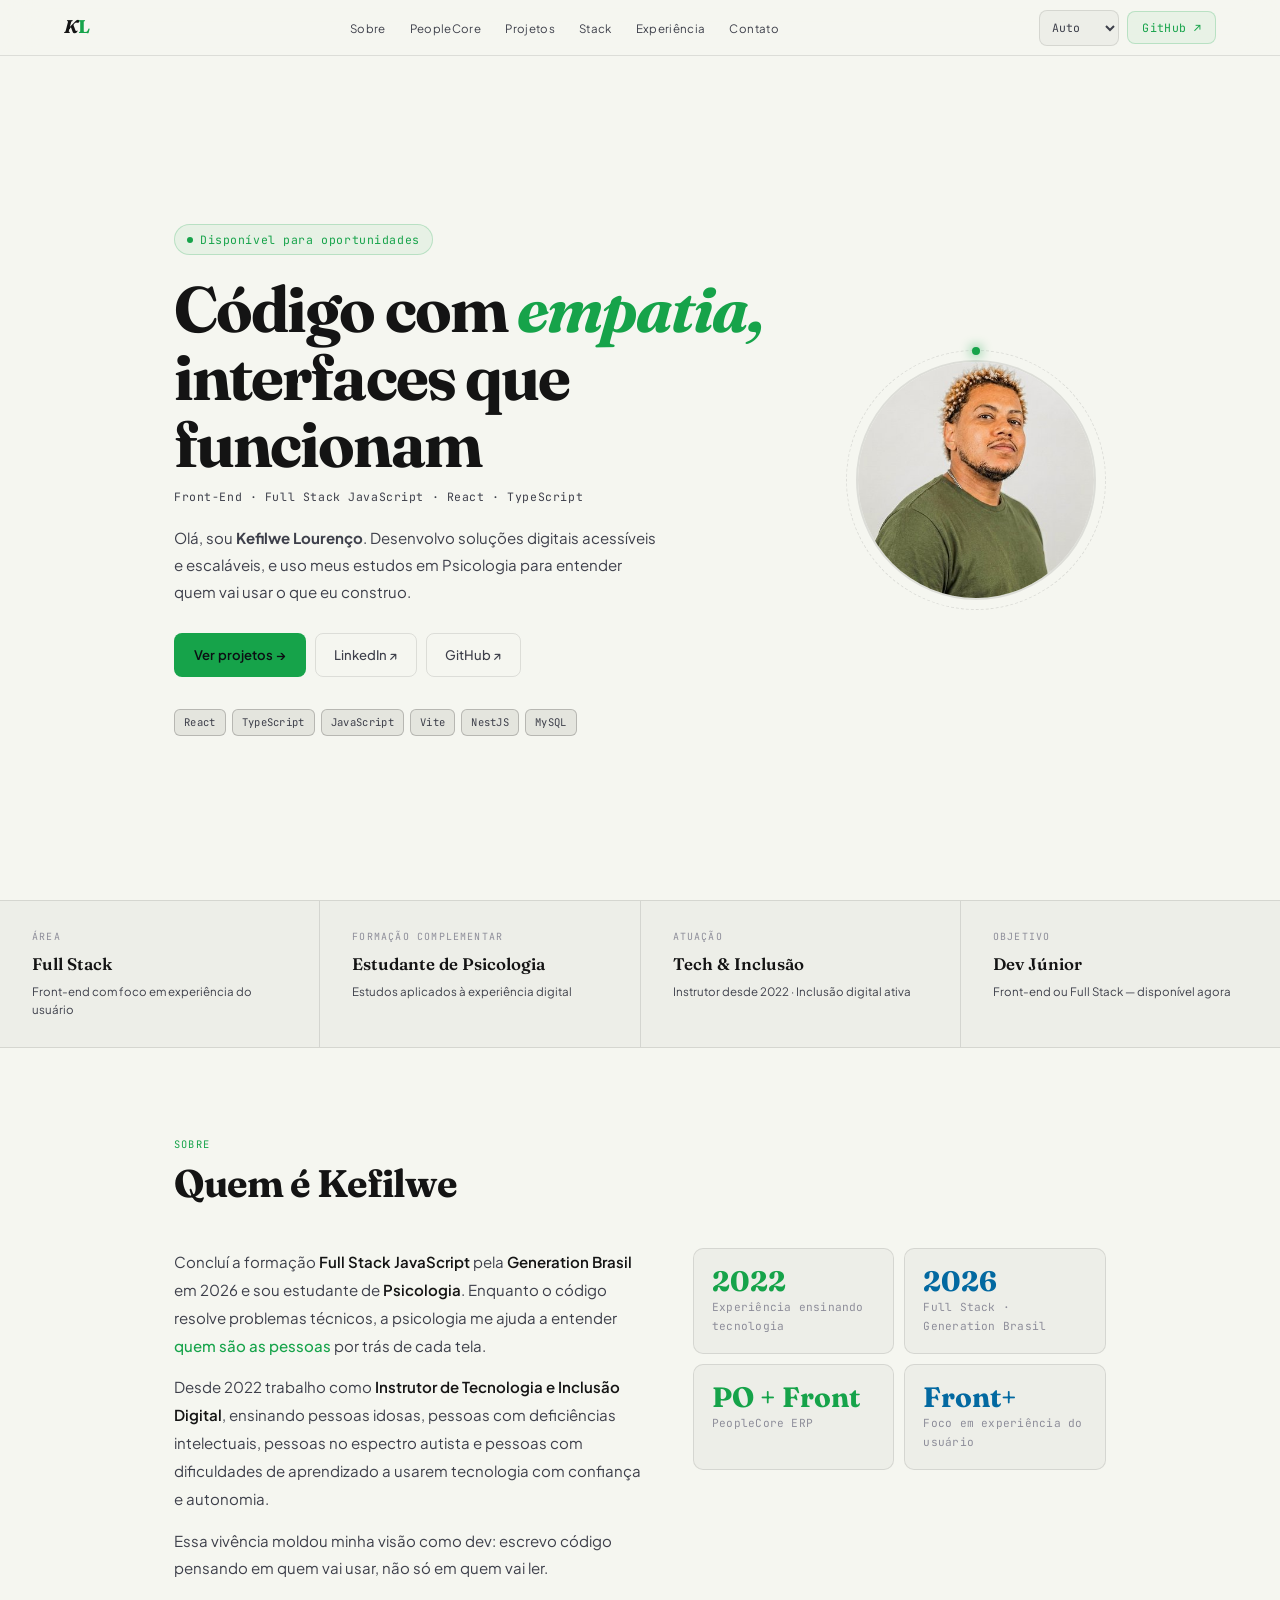
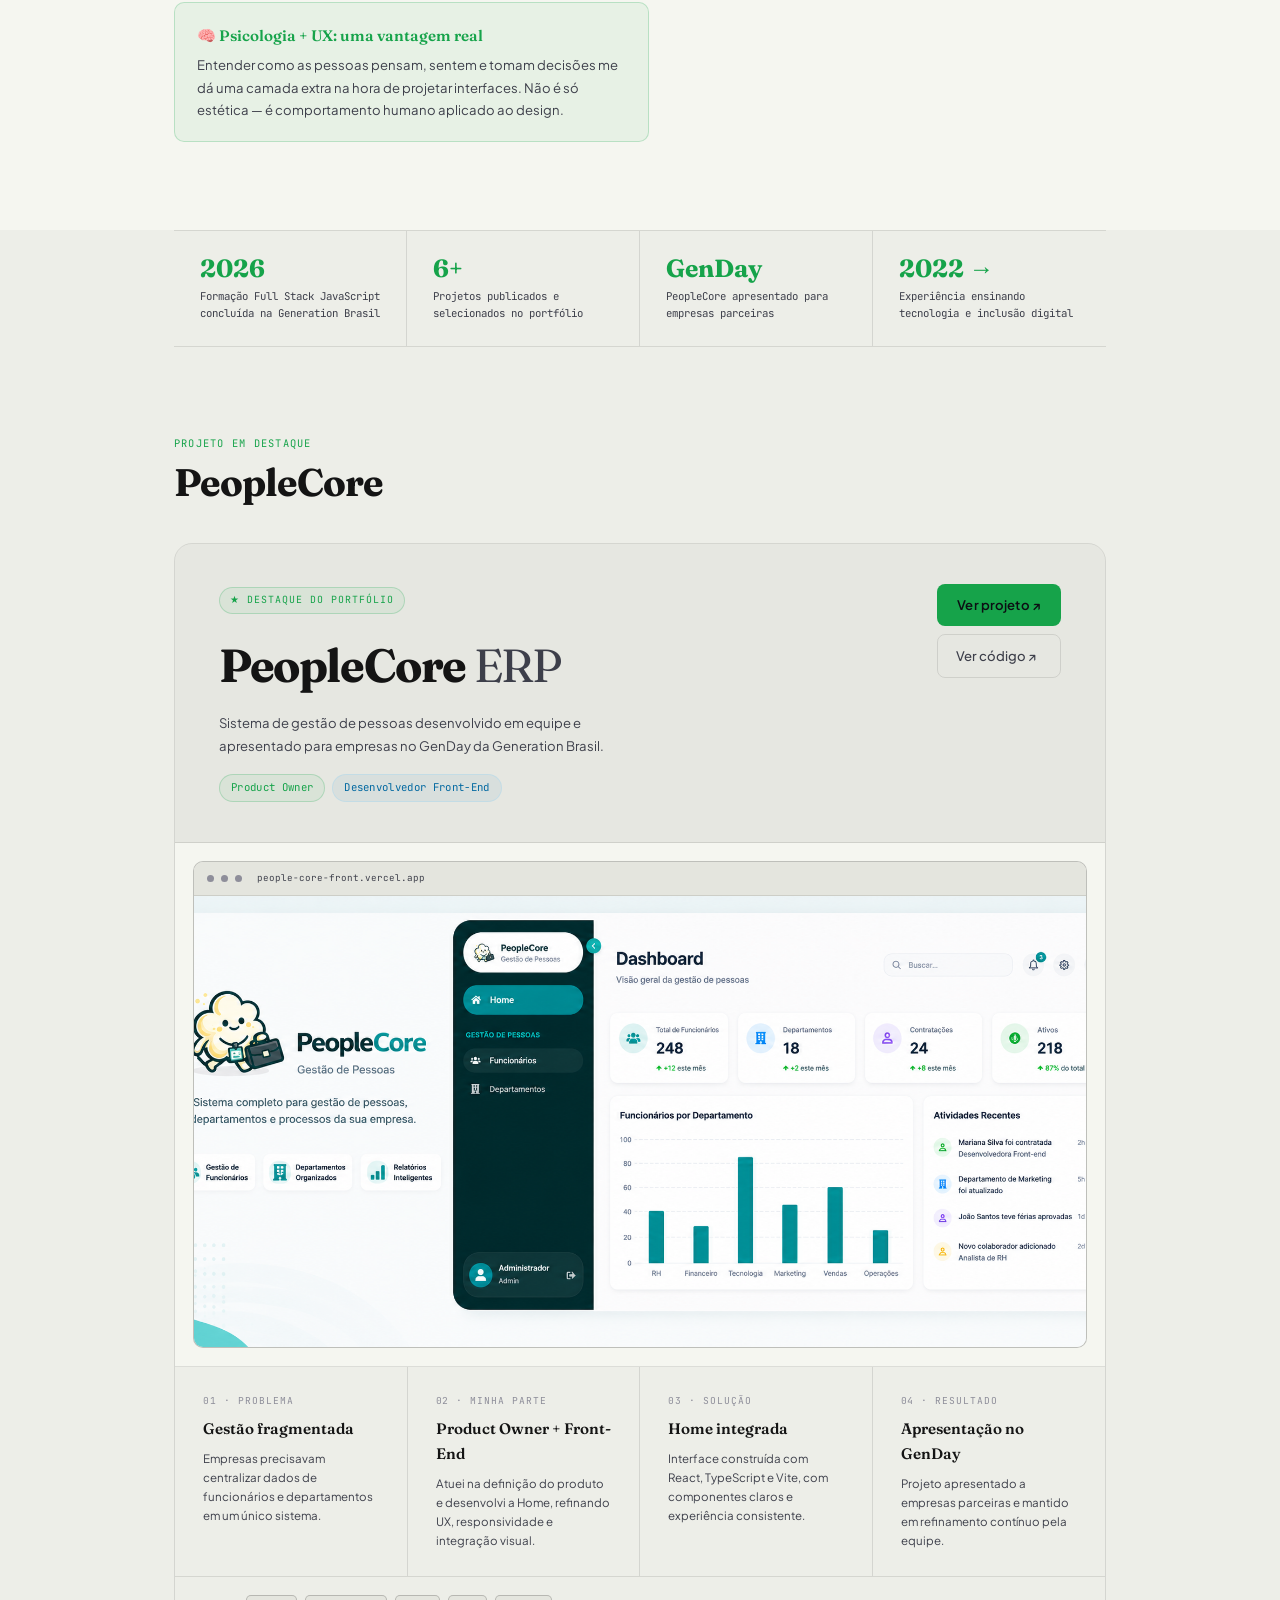
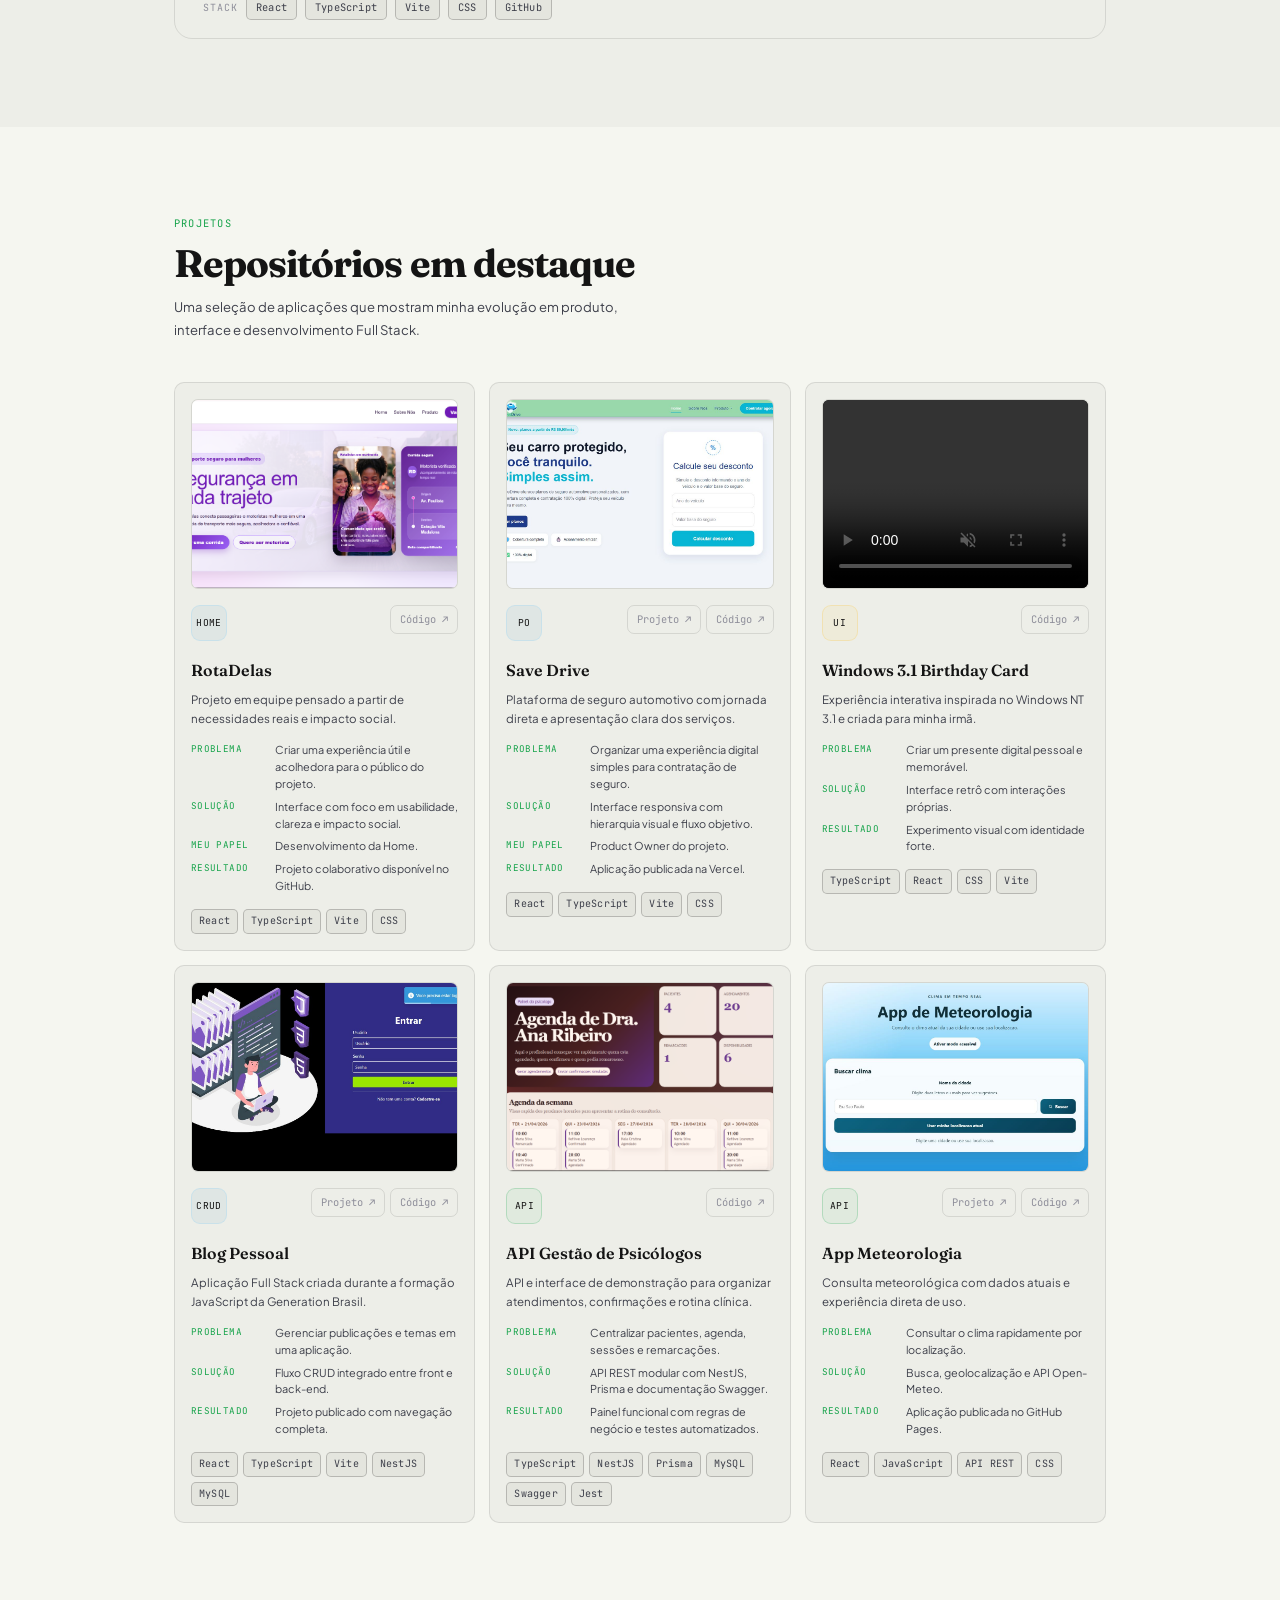
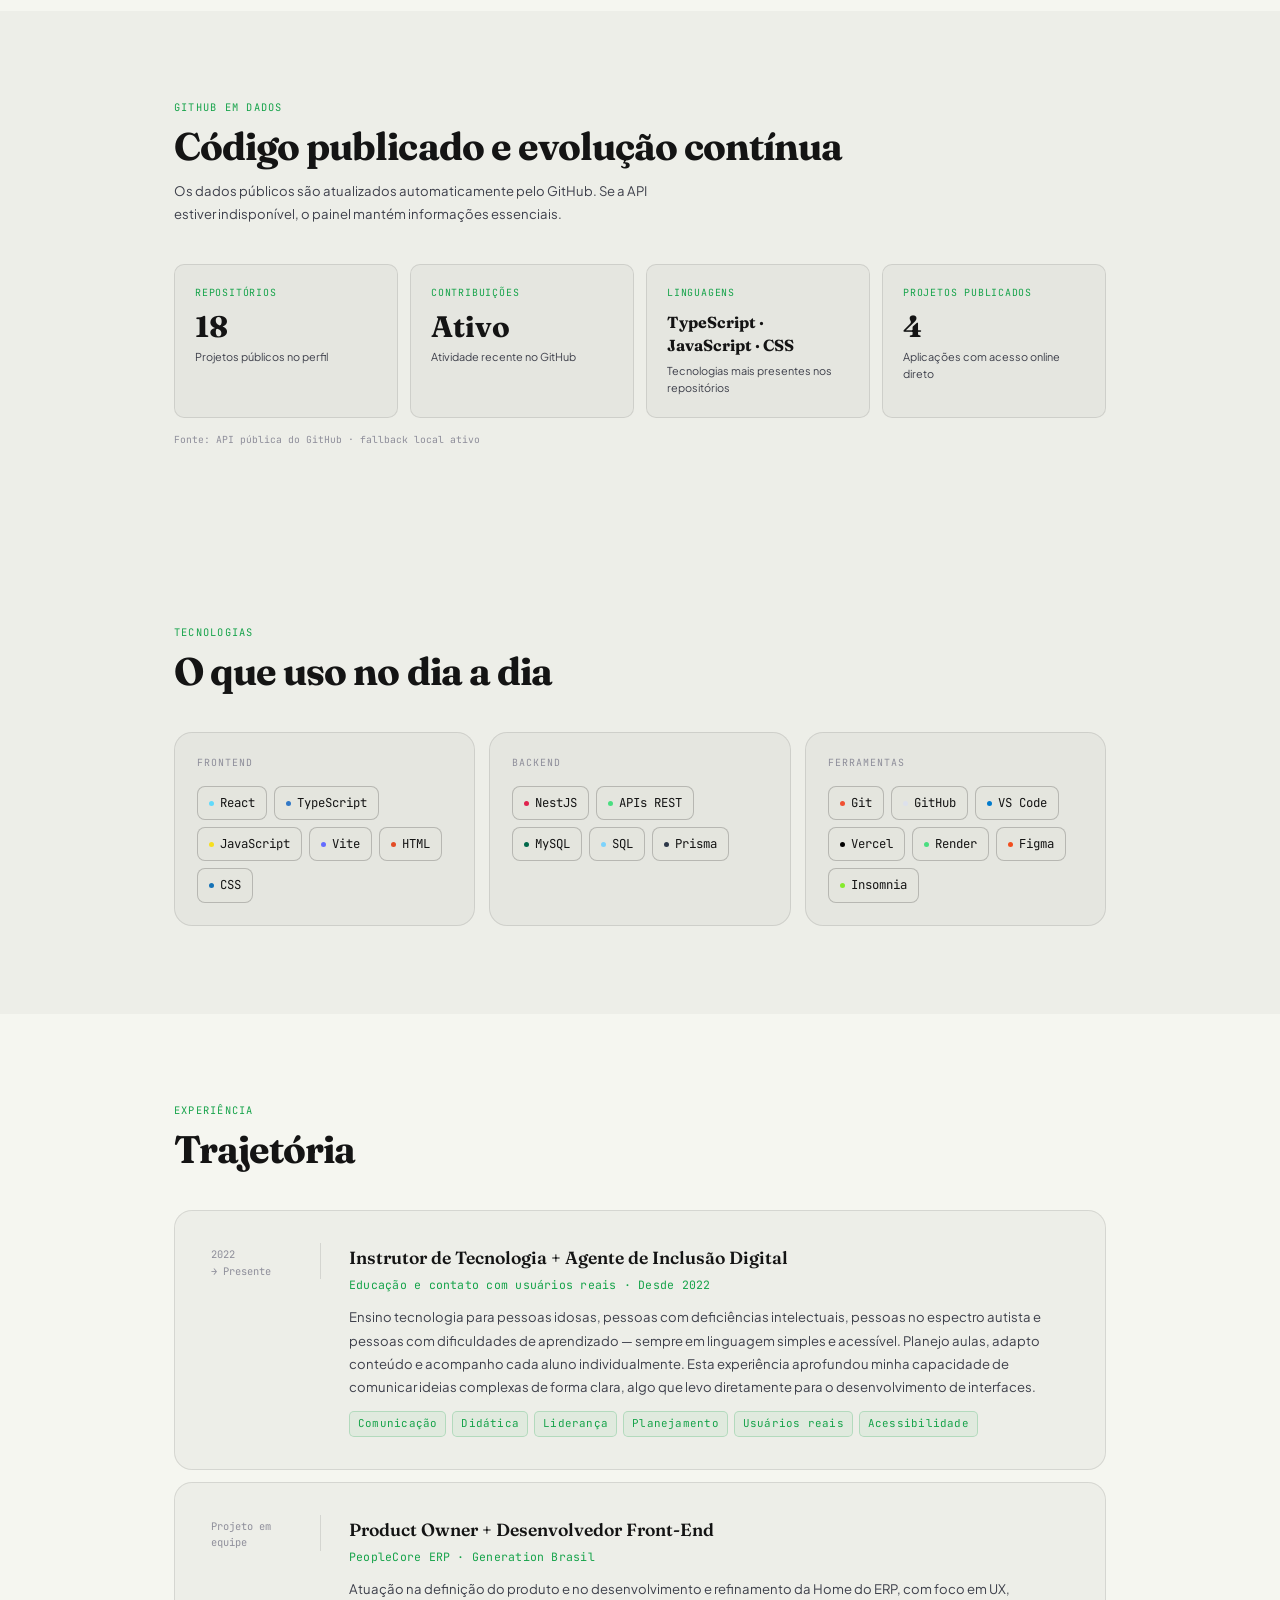
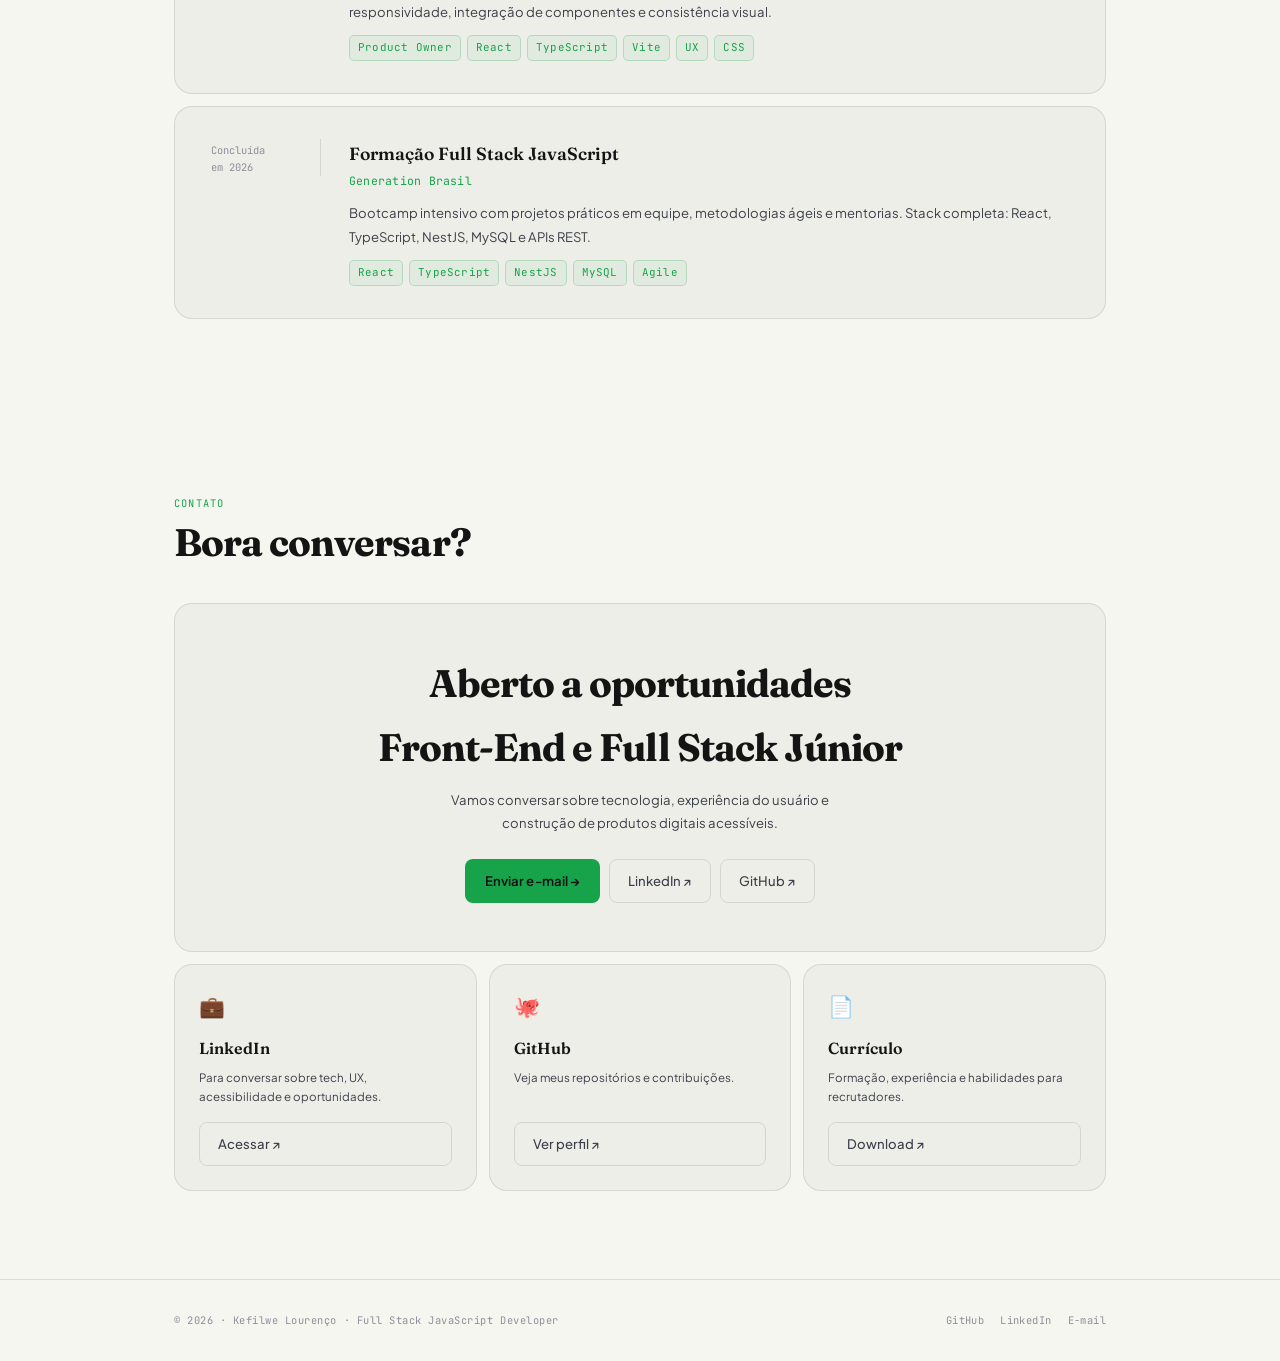
==== commit 71879dac: "fix: ajusta review dos repositorios" ====
--- a/index.html
+++ b/index.html
@@ -382,16 +382,17 @@
 .pc-desc{font-size:var(--fs-xs);color:var(--ink2);line-height:1.65;margin-bottom:12px}
 .pc-tags{display:flex;flex-wrap:wrap;gap:5px}
 .tag{font-family:var(--mono);font-size:.63rem;padding:3px 7px;border-radius:5px;background:var(--bg3);border:1px solid var(--bh);color:var(--ink2);letter-spacing:.02em}
-.pc-visual{height:118px;margin-bottom:15px;padding:13px;border:1px solid var(--border);border-radius:7px;background:var(--bg2);overflow:hidden}
+.pc-visual{height:190px;margin-bottom:16px;padding:13px;border:1px solid var(--border);border-radius:7px;background:var(--bg2);overflow:hidden}
 .pc-visual.real{padding:0}
 .pc-project-img{display:block;width:100%;height:100%;object-fit:cover;object-position:center}
+.pc-video{display:block;width:100%;height:100%;object-fit:cover;background:#050505}
 .pv-label{font-family:var(--mono);font-size:.58rem;color:var(--green);letter-spacing:.08em;text-transform:uppercase;margin-bottom:12px}
 .pv-window{display:grid;grid-template-columns:30% 1fr;gap:9px;height:70px}
 .pv-side,.pv-body{border:1px solid var(--border);border-radius:5px;background:var(--card)}
 .pv-body{padding:8px}
 .pv-line{height:6px;background:var(--border);border-radius:2px;margin-bottom:7px}
 .pv-line.short{width:58%}
-.pc-case{display:grid;grid-template-columns:56px 1fr;gap:5px 8px;margin:14px 0}
+.pc-case{display:grid;grid-template-columns:74px minmax(0,1fr);gap:6px 10px;margin:14px 0}
 .pc-case dt{font-family:var(--mono);font-size:.58rem;color:var(--green);text-transform:uppercase;letter-spacing:.04em}
 .pc-case dd{font-size:.68rem;color:var(--ink2);line-height:1.55}
 
@@ -572,7 +573,7 @@
         <h1 id="hero-title" class="h-title sr d1">
           Código com <em>empatia,</em><br/>interfaces que funcionam
         </h1>
-        <p class="h-role sr d2">Full Stack JavaScript Developer · React · TypeScript · NestJS</p>
+        <p class="h-role sr d2">Front-End · Full Stack JavaScript · React · TypeScript</p>
         <p class="h-desc sr d2">
           Olá, sou <strong>Kefilwe Lourenço</strong>. Desenvolvo soluções digitais acessíveis e escaláveis,
           e uso meus estudos em Psicologia para entender quem vai usar o que eu construo.
@@ -583,8 +584,8 @@
           <a href="https://github.com/KefilweLourenco" target="_blank" rel="noopener" class="btn-g">GitHub ↗</a>
         </div>
         <div class="h-tags sr d4" aria-label="Principais tecnologias">
-          <span class="htag">React</span><span class="htag">TypeScript</span><span class="htag">Next.js</span>
-          <span class="htag">NestJS</span><span class="htag">MySQL</span><span class="htag">Vite</span>
+          <span class="htag">React</span><span class="htag">TypeScript</span><span class="htag">JavaScript</span>
+          <span class="htag">Vite</span><span class="htag">NestJS</span><span class="htag">MySQL</span>
         </div>
       </div>
       <div class="photo-wrap sr d2">
@@ -629,8 +630,8 @@
     <div class="about-grid">
       <div class="about-body sr d1">
         <p>
-          Sou formado Full Stack pela <strong>Generation Brasil</strong> e estudante de <strong>Psicologia</strong> —
-          duas áreas que, pra mim, andam juntas. Enquanto o código resolve problemas técnicos,
+          Concluí a formação <strong>Full Stack JavaScript</strong> pela <strong>Generation Brasil</strong> em 2026
+          e sou estudante de <strong>Psicologia</strong>. Enquanto o código resolve problemas técnicos,
           a psicologia me ajuda a entender <em>quem são as pessoas</em> por trás de cada tela.
         </p>
         <p>
@@ -650,7 +651,7 @@
       <div class="about-stats sr d2">
         <div class="stat-b"><div class="stat-n g">2022</div><div class="stat-d">Experiência ensinando tecnologia</div></div>
         <div class="stat-b"><div class="stat-n b">2026</div><div class="stat-d">Full Stack · Generation Brasil</div></div>
-        <div class="stat-b"><div class="stat-n g">Home + QA</div><div class="stat-d">PeopleCore ERP</div></div>
+        <div class="stat-b"><div class="stat-n g">PO + Front</div><div class="stat-d">PeopleCore ERP</div></div>
         <div class="stat-b"><div class="stat-n b">Front+</div><div class="stat-d">Foco em experiência do usuário</div></div>
       </div>
     </div>
@@ -661,7 +662,7 @@
 <section id="proof" aria-label="Métricas e prova social">
   <div class="w">
     <div class="proof-grid sr">
-      <div class="proof-item"><div class="proof-n">2026</div><div class="proof-d">Formação Full Stack concluída na Generation Brasil</div></div>
+      <div class="proof-item"><div class="proof-n">2026</div><div class="proof-d">Formação Full Stack JavaScript concluída na Generation Brasil</div></div>
       <div class="proof-item"><div class="proof-n">6+</div><div class="proof-d">Projetos publicados e selecionados no portfólio</div></div>
       <div class="proof-item"><div class="proof-n">GenDay</div><div class="proof-d">PeopleCore apresentado para empresas parceiras</div></div>
       <div class="proof-item"><div class="proof-n">2022 →</div><div class="proof-d">Experiência ensinando tecnologia e inclusão digital</div></div>
@@ -681,8 +682,8 @@
           <div class="feat-title">PeopleCore <span>ERP</span></div>
           <p class="feat-desc">Sistema de gestão de pessoas desenvolvido em equipe e apresentado para empresas no GenDay da Generation Brasil.</p>
           <div class="roles">
-            <span class="rp rp-g">Home</span>
-            <span class="rp rp-b">QA</span>
+            <span class="rp rp-g">Product Owner</span>
+            <span class="rp rp-b">Desenvolvedor Front-End</span>
           </div>
         </div>
         <div class="feat-acts">
@@ -693,13 +694,13 @@
       <div class="feat-preview">
         <div class="mock-browser" role="img" aria-label="Mockup da interface do sistema PeopleCore">
           <div class="mock-bar"><span class="mock-dot"></span><span class="mock-dot"></span><span class="mock-dot"></span><span class="mock-url">people-core-front.vercel.app</span></div>
-          <img class="mock-project-img" src="./assets/img/projects/peoplecore.png" alt="Tela de login do sistema PeopleCore"/>
+          <img class="mock-project-img" src="./assets/img/projects/peoplecore-home.png" alt="Home do sistema PeopleCore com indicadores de funcionários, departamentos, cargos e férias"/>
         </div>
       </div>
       <div class="feat-cases">
         <div class="fc"><div class="fc-n">01 · Problema</div><div class="fc-h">Gestão fragmentada</div><p class="fc-p">Empresas precisavam centralizar dados de funcionários e departamentos em um único sistema.</p></div>
-        <div class="fc"><div class="fc-n">02 · Minha parte</div><div class="fc-h">Home + Qualidade</div><p class="fc-p">Desenvolvi a página principal do ERP, cuido da responsividade, integrei componentes e fiz testes de qualidade.</p></div>
-        <div class="fc"><div class="fc-n">03 · Solução</div><div class="fc-h">React + TypeScript</div><p class="fc-p">Interface construída com Vite, componentização clara e design consistente em todas as telas.</p></div>
+        <div class="fc"><div class="fc-n">02 · Minha parte</div><div class="fc-h">Product Owner + Front-End</div><p class="fc-p">Atuei na definição do produto e desenvolvi a Home, refinando UX, responsividade e integração visual.</p></div>
+        <div class="fc"><div class="fc-n">03 · Solução</div><div class="fc-h">Home integrada</div><p class="fc-p">Interface construída com React, TypeScript e Vite, com componentes claros e experiência consistente.</p></div>
         <div class="fc"><div class="fc-n">04 · Resultado</div><div class="fc-h">Apresentação no GenDay</div><p class="fc-p">Projeto apresentado a empresas parceiras e mantido em refinamento contínuo pela equipe.</p></div>
       </div>
       <div class="feat-stack">
@@ -719,20 +720,49 @@
     <p class="sec-s sr d2">Uma seleção de aplicações que mostram minha evolução em produto, interface e desenvolvimento Full Stack.</p>
     <div class="proj-grid" id="repoGrid">
       <div class="pcard sr d1">
-        <div class="pc-visual"><div class="pv-label">API · Psicologia</div><div class="pv-window"><div class="pv-side"></div><div class="pv-body"><div class="pv-line"></div><div class="pv-line short"></div><div class="pv-line"></div></div></div></div>
+        <div class="pc-visual real"><img class="pc-project-img" src="./assets/img/projects/rotadelas-home.png" alt="Home do projeto RotaDelas com proposta de transporte seguro para mulheres"/></div>
+        <div class="pc-top"><div class="pc-icon ic-b">HOME</div><div class="pc-links"><a href="https://github.com/Grupo-03-Turma-JavaScript-14/rotadelas-front" target="_blank" rel="noopener" class="mb">Código ↗</a></div></div>
+        <div class="pc-name">RotaDelas</div>
+        <p class="pc-desc">Projeto em equipe pensado a partir de necessidades reais e impacto social.</p>
+        <dl class="pc-case"><dt>Problema</dt><dd>Criar uma experiência útil e acolhedora para o público do projeto.</dd><dt>Solução</dt><dd>Interface com foco em usabilidade, clareza e impacto social.</dd><dt>Meu papel</dt><dd>Desenvolvimento da Home.</dd><dt>Resultado</dt><dd>Projeto colaborativo disponível no GitHub.</dd></dl>
+        <div class="pc-tags"><span class="tag">React</span><span class="tag">TypeScript</span><span class="tag">Vite</span><span class="tag">CSS</span></div>
+      </div>
+      <div class="pcard sr d2">
+        <div class="pc-visual real"><img class="pc-project-img" src="./assets/img/projects/savedrive.png" alt="Prévia da página inicial do projeto Save Drive"/></div>
+        <div class="pc-top"><div class="pc-icon ic-b">PO</div><div class="pc-links"><a href="https://save-drive-front.vercel.app/" target="_blank" rel="noopener" class="mb">Projeto ↗</a><a href="https://github.com/Grupo-03-Turma-JavaScript-14/save-drive-front" target="_blank" rel="noopener" class="mb">Código ↗</a></div></div>
+        <div class="pc-name">Save Drive</div>
+        <p class="pc-desc">Plataforma de seguro automotivo com jornada direta e apresentação clara dos serviços.</p>
+        <dl class="pc-case"><dt>Problema</dt><dd>Organizar uma experiência digital simples para contratação de seguro.</dd><dt>Solução</dt><dd>Interface responsiva com hierarquia visual e fluxo objetivo.</dd><dt>Meu papel</dt><dd>Product Owner do projeto.</dd><dt>Resultado</dt><dd>Aplicação publicada na Vercel.</dd></dl>
+        <div class="pc-tags"><span class="tag">React</span><span class="tag">TypeScript</span><span class="tag">Vite</span><span class="tag">CSS</span></div>
+      </div>
+      <div class="pcard sr d3">
+        <div class="pc-visual real">
+          <video class="pc-video" controls muted preload="metadata" playsinline aria-label="Demonstração do projeto Windows 3.1 Birthday Card">
+            <source src="./assets/video/windows-3-1-birthday-card-demo.mp4" type="video/mp4"/>
+            Seu navegador não conseguiu reproduzir o vídeo. <a href="https://github.com/KefilweLourenco/Windows-3.1-Birthday-Card-" target="_blank" rel="noopener">Veja a demonstração no repositório.</a>
+          </video>
+        </div>
+        <div class="pc-top"><div class="pc-icon ic-y">UI</div><div class="pc-links"><a href="https://github.com/KefilweLourenco/Windows-3.1-Birthday-Card-" target="_blank" rel="noopener" class="mb">Código ↗</a></div></div>
+        <div class="pc-name">Windows 3.1 Birthday Card</div>
+        <p class="pc-desc">Experiência interativa inspirada no Windows NT 3.1 e criada para minha irmã.</p>
+        <dl class="pc-case"><dt>Problema</dt><dd>Criar um presente digital pessoal e memorável.</dd><dt>Solução</dt><dd>Interface retrô com interações próprias.</dd><dt>Resultado</dt><dd>Experimento visual com identidade forte.</dd></dl>
+        <div class="pc-tags"><span class="tag">TypeScript</span><span class="tag">React</span><span class="tag">CSS</span><span class="tag">Vite</span></div>
+      </div>
+      <div class="pcard sr d1">
+        <div class="pc-visual real"><img class="pc-project-img" src="./assets/img/projects/blog-pessoal.png" alt="Prévia da tela de login do Blog Pessoal"/></div>
+        <div class="pc-top"><div class="pc-icon ic-b">CRUD</div><div class="pc-links"><a href="https://blogpessoal-frontend-hazel.vercel.app/" target="_blank" rel="noopener" class="mb">Projeto ↗</a><a href="https://github.com/KefilweLourenco/blogpessoal_frontend" target="_blank" rel="noopener" class="mb">Código ↗</a></div></div>
+        <div class="pc-name">Blog Pessoal</div>
+        <p class="pc-desc">Aplicação Full Stack criada durante a formação JavaScript da Generation Brasil.</p>
+        <dl class="pc-case"><dt>Problema</dt><dd>Gerenciar publicações e temas em uma aplicação.</dd><dt>Solução</dt><dd>Fluxo CRUD integrado entre front e back-end.</dd><dt>Resultado</dt><dd>Projeto publicado com navegação completa.</dd></dl>
+        <div class="pc-tags"><span class="tag">React</span><span class="tag">TypeScript</span><span class="tag">Vite</span><span class="tag">NestJS</span><span class="tag">MySQL</span></div>
+      </div>
+      <div class="pcard sr d2">
+        <div class="pc-visual real"><img class="pc-project-img" src="./assets/img/projects/api-gestao-psicologos-home.png" alt="Home da API Gestão de Psicólogos com painel de agenda, pacientes e atendimentos"/></div>
         <div class="pc-top"><div class="pc-icon ic-g">API</div><div class="pc-links"><a href="https://github.com/KefilweLourenco/api-gestao-psicologos" target="_blank" rel="noopener" class="mb">Código ↗</a></div></div>
         <div class="pc-name">API Gestão de Psicólogos</div>
-        <p class="pc-desc">Back-end em evolução para organizar atendimentos e rotinas profissionais.</p>
-        <dl class="pc-case"><dt>Problema</dt><dd>Centralizar psicólogos, pacientes e agenda.</dd><dt>Solução</dt><dd>API REST estruturada com NestJS e TypeORM.</dd><dt>Resultado</dt><dd>Base sólida para novas regras de negócio.</dd></dl>
-        <div class="pc-tags"><span class="tag">TypeScript</span><span class="tag">NestJS</span><span class="tag">MySQL</span><span class="tag">TypeORM</span><span class="tag">REST</span></div>
-      </div>
-      <div class="pcard sr d2">
-        <div class="pc-visual real"><img class="pc-project-img" src="./assets/img/projects/savedrive.png" alt="Prévia da página inicial do projeto Save Drive"/></div>
-        <div class="pc-top"><div class="pc-icon ic-b">WEB</div><div class="pc-links"><a href="https://save-drive-front.vercel.app/" target="_blank" rel="noopener" class="mb">Projeto ↗</a></div></div>
-        <div class="pc-name">Save Drive</div>
-        <p class="pc-desc">Interface responsiva construída com atenção a fluxo e organização visual.</p>
-        <dl class="pc-case"><dt>Problema</dt><dd>Apresentar funcionalidades com navegação clara.</dd><dt>Solução</dt><dd>Componentes reutilizáveis e layout responsivo.</dd><dt>Resultado</dt><dd>Aplicação publicada na Vercel.</dd></dl>
-        <div class="pc-tags"><span class="tag">React</span><span class="tag">TypeScript</span><span class="tag">Vite</span><span class="tag">CSS</span></div>
+        <p class="pc-desc">API e interface de demonstração para organizar atendimentos, confirmações e rotina clínica.</p>
+        <dl class="pc-case"><dt>Problema</dt><dd>Centralizar pacientes, agenda, sessões e remarcações.</dd><dt>Solução</dt><dd>API REST modular com NestJS, Prisma e documentação Swagger.</dd><dt>Resultado</dt><dd>Painel funcional com regras de negócio e testes automatizados.</dd></dl>
+        <div class="pc-tags"><span class="tag">TypeScript</span><span class="tag">NestJS</span><span class="tag">Prisma</span><span class="tag">MySQL</span><span class="tag">Swagger</span><span class="tag">Jest</span></div>
       </div>
       <div class="pcard sr d3">
         <div class="pc-visual real"><img class="pc-project-img" src="./assets/img/projects/meteorologia.png" alt="Prévia da tela inicial do App Meteorologia"/></div>
@@ -741,30 +771,6 @@
         <p class="pc-desc">Consulta meteorológica com dados atuais e experiência direta de uso.</p>
         <dl class="pc-case"><dt>Problema</dt><dd>Consultar o clima rapidamente por localização.</dd><dt>Solução</dt><dd>Busca, geolocalização e API Open-Meteo.</dd><dt>Resultado</dt><dd>Aplicação publicada no GitHub Pages.</dd></dl>
         <div class="pc-tags"><span class="tag">React</span><span class="tag">JavaScript</span><span class="tag">API REST</span><span class="tag">CSS</span></div>
-      </div>
-      <div class="pcard sr d1">
-        <div class="pc-visual"><div class="pv-label">Web app · Impacto social</div><div class="pv-window"><div class="pv-side"></div><div class="pv-body"><div class="pv-line short"></div><div class="pv-line"></div><div class="pv-line"></div></div></div></div>
-        <div class="pc-top"><div class="pc-icon ic-b">UX</div><div class="pc-links"><a href="https://github.com/Grupo-03-Turma-JavaScript-14/rotadelas-front" target="_blank" rel="noopener" class="mb">Código ↗</a></div></div>
-        <div class="pc-name">RotaDelas</div>
-        <p class="pc-desc">Projeto em equipe pensado a partir de necessidades reais e impacto social.</p>
-        <dl class="pc-case"><dt>Problema</dt><dd>Criar uma experiência útil e acolhedora.</dd><dt>Solução</dt><dd>Interface com foco em usabilidade e clareza.</dd><dt>Resultado</dt><dd>Projeto colaborativo disponível no GitHub.</dd></dl>
-        <div class="pc-tags"><span class="tag">React</span><span class="tag">TypeScript</span><span class="tag">Vite</span><span class="tag">CSS</span></div>
-      </div>
-      <div class="pcard sr d2">
-        <div class="pc-visual real"><img class="pc-project-img" src="./assets/img/projects/blog-pessoal.png" alt="Prévia da tela de login do Blog Pessoal"/></div>
-        <div class="pc-top"><div class="pc-icon ic-b">CRUD</div><div class="pc-links"><a href="https://blogpessoal-frontend-hazel.vercel.app/" target="_blank" rel="noopener" class="mb">Projeto ↗</a><a href="https://github.com/KefilweLourenco/blogpessoal_frontend" target="_blank" rel="noopener" class="mb">Código ↗</a></div></div>
-        <div class="pc-name">Blog Pessoal</div>
-        <p class="pc-desc">Aplicação Full Stack criada durante a formação JavaScript da Generation Brasil.</p>
-        <dl class="pc-case"><dt>Problema</dt><dd>Gerenciar publicações e temas em uma aplicação.</dd><dt>Solução</dt><dd>Fluxo CRUD integrado entre front e back-end.</dd><dt>Resultado</dt><dd>Projeto publicado com navegação completa.</dd></dl>
-        <div class="pc-tags"><span class="tag">React</span><span class="tag">TypeScript</span><span class="tag">Vite</span><span class="tag">NestJS</span><span class="tag">MySQL</span></div>
-      </div>
-      <div class="pcard sr d3">
-        <div class="pc-visual"><div class="pv-label">Experimento · Interface</div><div class="pv-window"><div class="pv-side"></div><div class="pv-body"><div class="pv-line short"></div><div class="pv-line"></div><div class="pv-line short"></div></div></div></div>
-        <div class="pc-top"><div class="pc-icon ic-y">UI</div><div class="pc-links"><a href="https://github.com/KefilweLourenco/Windows-3.1-Birthday-Card-" target="_blank" rel="noopener" class="mb">Código ↗</a></div></div>
-        <div class="pc-name">Windows 3.1 Birthday Card</div>
-        <p class="pc-desc">Experiência interativa inspirada no Windows NT 3.1 e criada para minha irmã.</p>
-        <dl class="pc-case"><dt>Problema</dt><dd>Criar um presente digital pessoal e memorável.</dd><dt>Solução</dt><dd>Interface retrô com interações próprias.</dd><dt>Resultado</dt><dd>Experimento visual com identidade forte.</dd></dl>
-        <div class="pc-tags"><span class="tag">TypeScript</span><span class="tag">React</span><span class="tag">CSS</span><span class="tag">Vite</span></div>
       </div>
     </div>
   </div>
@@ -778,7 +784,7 @@
     <p class="sec-s sr d2">Os dados públicos são atualizados automaticamente pelo GitHub. Se a API estiver indisponível, o painel mantém informações essenciais.</p>
     <div class="gh-grid sr d2">
       <div class="gh-card"><div class="gh-label">Repositórios</div><div class="gh-value" id="gh-repos">18</div><p class="gh-note">Projetos públicos no perfil</p></div>
-      <div class="gh-card"><div class="gh-label">Contribuições</div><div class="gh-value" id="gh-commits">Ativo</div><p class="gh-note">Commits recentes identificados pela API</p></div>
+      <div class="gh-card"><div class="gh-label">Contribuições</div><div class="gh-value" id="gh-commits">Ativo</div><p class="gh-note">Atividade recente no GitHub</p></div>
       <div class="gh-card"><div class="gh-label">Linguagens</div><div class="gh-value words" id="gh-languages">TypeScript · JavaScript · CSS</div><p class="gh-note">Tecnologias mais presentes nos repositórios</p></div>
       <div class="gh-card"><div class="gh-label">Projetos publicados</div><div class="gh-value">4</div><p class="gh-note">Aplicações com acesso online direto</p></div>
     </div>
@@ -806,12 +812,11 @@
       <div class="sc sr d2">
         <div class="sc-lbl">Backend</div>
         <div class="chips">
-          <div class="chip"><span class="dot" style="background:#000"></span>Next.js</div>
           <div class="chip"><span class="dot" style="background:#e0234e"></span>NestJS</div>
           <div class="chip"><span class="dot" style="background:#4ade80"></span>APIs REST</div>
           <div class="chip"><span class="dot" style="background:#00684a"></span>MySQL</div>
           <div class="chip"><span class="dot" style="background:#7dd3fc"></span>SQL</div>
-          <div class="chip"><span class="dot" style="background:#2d3748"></span>TypeORM</div>
+          <div class="chip"><span class="dot" style="background:#2d3748"></span>Prisma</div>
         </div>
       </div>
       <div class="sc sr d3">
@@ -851,10 +856,10 @@
         <div class="ei">
           <div class="ed">Projeto em equipe</div>
           <div>
-            <div class="et">Desenvolvedor Full Stack + QA</div>
+            <div class="et">Product Owner + Desenvolvedor Front-End</div>
             <div class="eo">PeopleCore ERP · Generation Brasil</div>
-            <p class="eb">Desenvolvimento da página principal do sistema ERP, responsividade, integração de componentes, refinamento visual e testes de qualidade.</p>
-            <div class="eskills"><span class="es">React</span><span class="es">TypeScript</span><span class="es">Vite</span><span class="es">QA</span><span class="es">CSS</span></div>
+            <p class="eb">Atuação na definição do produto e no desenvolvimento e refinamento da Home do ERP, com foco em UX, responsividade, integração de componentes e consistência visual.</p>
+            <div class="eskills"><span class="es">Product Owner</span><span class="es">React</span><span class="es">TypeScript</span><span class="es">Vite</span><span class="es">UX</span><span class="es">CSS</span></div>
           </div>
         </div>
       </div>
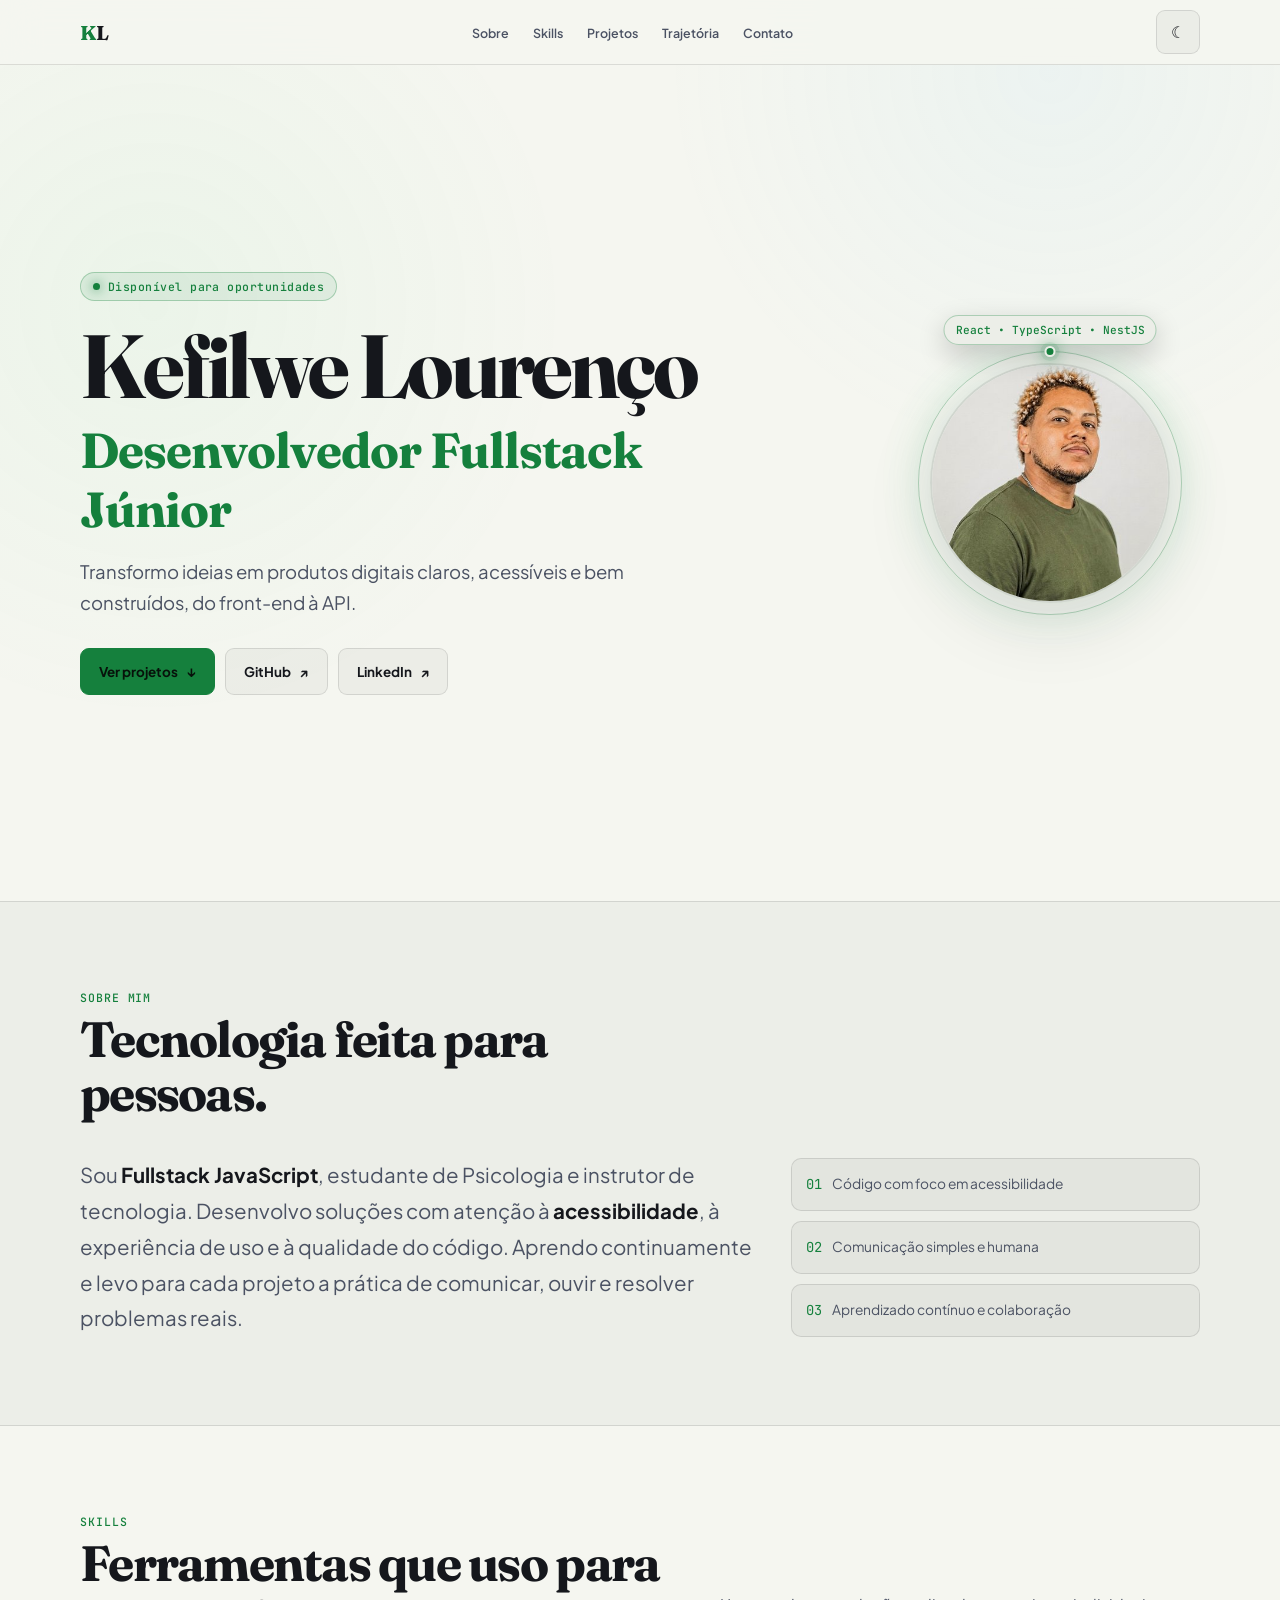
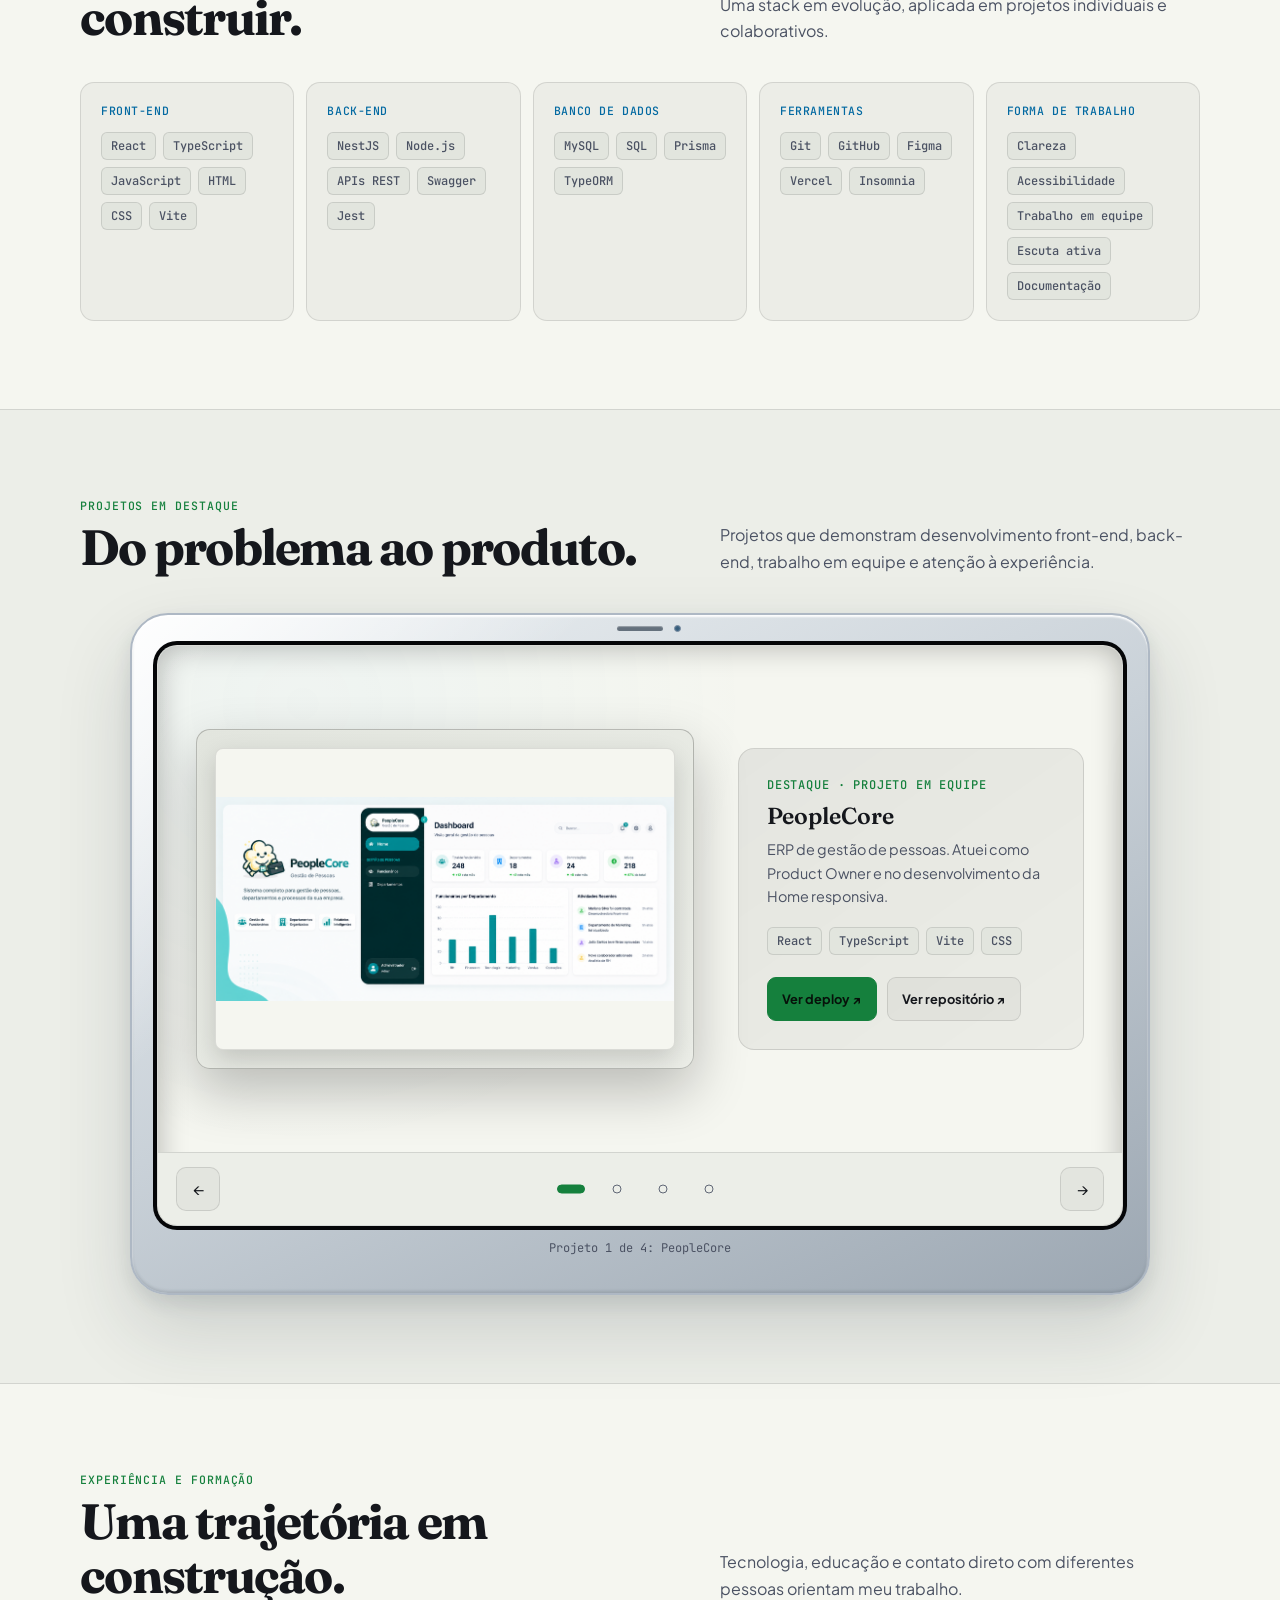
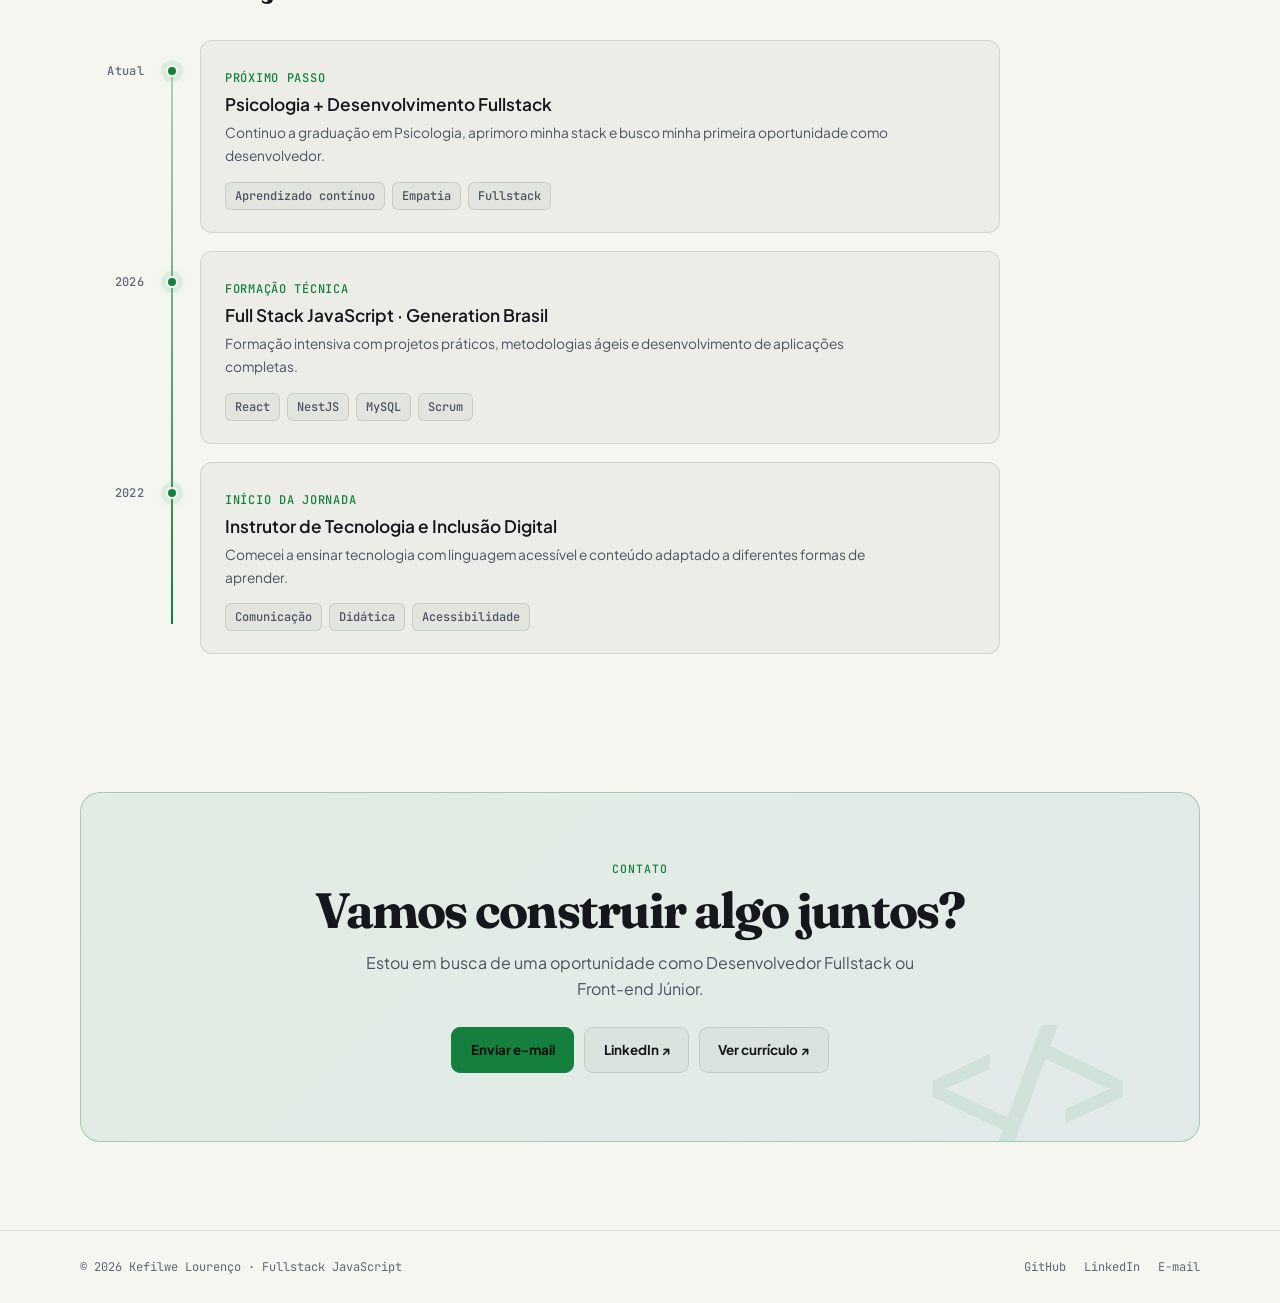
==== commit c944eb01: "ajusta portifolio e acrescenta mais acessibilidade" ====
--- a/index.html
+++ b/index.html
@@ -1,1039 +1,851 @@
 <!DOCTYPE html>
 <html lang="pt-BR" data-theme="dark">
 <head>
-<meta charset="UTF-8"/>
-<meta name="viewport" content="width=device-width, initial-scale=1.0"/>
-<title>Kefilwe Lourenço · Full Stack JavaScript Developer</title>
-<meta name="description" content="Desenvolvedor Full Stack JavaScript, instrutor de tecnologia e estudante de Psicologia com foco em UX e acessibilidade."/>
-<meta property="og:title" content="Kefilwe Lourenço · Full Stack JavaScript Developer"/>
-<meta property="og:description" content="Full Stack JavaScript · Psicologia · Acessibilidade · React · TypeScript · NestJS"/>
-<meta property="og:type" content="website"/>
-<link rel="preconnect" href="https://fonts.googleapis.com"/>
-<link href="https://fonts.googleapis.com/css2?family=Fraunces:ital,opsz,wght@0,9..144,400;0,9..144,600;0,9..144,700;1,9..144,400;1,9..144,600&family=Plus+Jakarta+Sans:wght@400;500;600&family=JetBrains+Mono:wght@400;500&display=swap" rel="stylesheet"/>
-<style>
-/* ===== TOKENS ===== */
-:root {
-  --bg:       #0c0e13;
-  --bg2:      #10131a;
-  --bg3:      #161b25;
-  --card:     rgba(255,255,255,0.04);
-  --card-h:   rgba(255,255,255,0.07);
-  --border:   rgba(255,255,255,0.09);
-  --bh:       rgba(255,255,255,0.18);
-  --ink:      #dde1ec;
-  --ink2:     #8b92a8;
-  --ink3:     #4d5468;
-  --green:    #4ade80;
-  --gbg:      rgba(74,222,128,0.07);
-  --gborder:  rgba(74,222,128,0.22);
-  --blue:     #7dd3fc;
-  --bbg:      rgba(125,211,252,0.07);
-  --r:        10px;
-  --rl:       18px;
-  --mono:     'JetBrains Mono', monospace;
-  --body:     'Plus Jakarta Sans', sans-serif;
-  --serif:    'Fraunces', serif;
-  --fs-xs:    .72rem;
-  --fs-sm:    .82rem;
-  --fs-base:  .94rem;
-}
-[data-theme="light"] {
-  --bg:      #f5f6f0;
-  --bg2:     #edeee8;
-  --bg3:     #e4e5de;
-  --card:    rgba(0,0,0,0.03);
-  --card-h:  rgba(0,0,0,0.06);
-  --border:  rgba(0,0,0,0.10);
-  --bh:      rgba(0,0,0,0.20);
-  --ink:     #141414;
-  --ink2:    #3d3f4a;
-  --ink3:    #8e8e9a;
-  --green:   #16a34a;
-  --gbg:     rgba(22,163,74,0.06);
-  --gborder: rgba(22,163,74,0.22);
-  --blue:    #0369a1;
-  --bbg:     rgba(3,105,161,0.06);
-}
-
-/* ===== RESET ===== */
-*,*::before,*::after{box-sizing:border-box;margin:0;padding:0}
-html{scroll-behavior:smooth}
-body{font-family:var(--body);background:var(--bg);color:var(--ink);line-height:1.65;overflow-x:hidden;transition:background .3s,color .3s;font-size:16px}
-a{color:inherit;text-decoration:none}
-img{display:block}
-::selection{background:var(--green);color:#000}
-
-/* ===== FOCUS (acessibilidade) ===== */
-:focus-visible{outline:2px solid var(--green);outline-offset:3px;border-radius:4px}
-
-/* ===== NAV ===== */
-nav{
-  position:fixed;top:0;left:0;right:0;z-index:200;
-  height:56px;display:flex;align-items:center;justify-content:space-between;
-  padding:0 clamp(16px,5vw,80px);
-  background:rgba(12,14,19,.82);
-  backdrop-filter:blur(18px);
-  border-bottom:1px solid var(--border);
-  transition:background .3s;
-}
-[data-theme="light"] nav{background:rgba(245,246,240,.88)}
-.logo{
-  font-family:var(--serif);
-  font-size:1.15rem;
-  font-weight:700;
-  letter-spacing:-.01em;
-  color:var(--ink);
-  font-style:italic;
-  user-select:none;
-}
-.logo span{color:var(--green);font-style:normal}
-.nav-links{display:flex;gap:24px;list-style:none}
-.nav-links a{font-size:var(--fs-xs);color:var(--ink2);letter-spacing:.03em;transition:color .15s;padding:4px 0}
-.nav-links a:hover{color:var(--ink)}
-.nav-r{display:flex;gap:8px;align-items:center}
-.icon-btn{
-  width:36px;height:36px;
-  border:1px solid var(--border);border-radius:8px;
-  background:transparent;cursor:pointer;
-  display:flex;align-items:center;justify-content:center;
-  font-size:.95rem;transition:border-color .15s;
-  color:var(--ink2);
-}
-.icon-btn:hover{border-color:var(--bh)}
-.theme-select{
-  height:36px;padding:0 8px;
-  border:1px solid var(--border);border-radius:8px;
-  background:var(--bg2);color:var(--ink2);
-  font-family:var(--mono);font-size:var(--fs-xs);
-  cursor:pointer;
-}
-.theme-select:hover{border-color:var(--bh);color:var(--ink)}
-.nav-pill{
-  font-size:var(--fs-xs);font-family:var(--mono);
-  padding:6px 14px;border-radius:8px;
-  border:1px solid var(--gborder);
-  color:var(--green);background:var(--gbg);
-  transition:background .15s;letter-spacing:.03em;
-}
-.nav-pill:hover{background:rgba(74,222,128,.13)}
-
-/* ===== LAYOUT ===== */
-.w{max-width:1060px;margin:0 auto;padding:0 clamp(16px,5vw,80px)}
-section{padding:88px 0}
-
-/* ===== SCROLL REVEAL ===== */
-.sr{opacity:0;transform:translateY(20px);transition:opacity .65s ease,transform .65s ease}
-.sr.on{opacity:1;transform:none}
-.d1{transition-delay:.07s}.d2{transition-delay:.14s}.d3{transition-delay:.21s}.d4{transition-delay:.28s}
-
-/* ===== HERO ===== */
-#hero{
-  min-height:100vh;display:flex;align-items:center;
-  padding-top:124px;padding-bottom:64px;position:relative;overflow:hidden;
-}
-.hero-grid{
-  position:relative;z-index:1;
-  display:grid;grid-template-columns:1fr 260px;
-  gap:56px;align-items:center;width:100%;
-}
-.avail{
-  display:inline-flex;align-items:center;gap:7px;
-  font-family:var(--mono);font-size:var(--fs-xs);
-  letter-spacing:.05em;
-  color:var(--green);background:var(--gbg);
-  border:1px solid var(--gborder);
-  padding:5px 12px;border-radius:100px;margin-bottom:20px;
-}
-.avail-dot{width:6px;height:6px;border-radius:50%;background:var(--green);animation:blink 2.2s infinite}
-@keyframes blink{0%,100%{opacity:1}50%{opacity:.25}}
-.h-title{
-  font-family:var(--serif);
-  font-size:clamp(2.5rem,5.2vw,4rem);
-  font-weight:700;line-height:1.05;
-  letter-spacing:-.03em;margin-bottom:10px;
-}
-.h-title em{font-style:italic;color:var(--green)}
-.h-role{
-  font-family:var(--mono);font-size:var(--fs-xs);
-  color:var(--ink2);letter-spacing:.05em;margin-bottom:18px;
-}
-.h-desc{
-  font-size:var(--fs-base);color:var(--ink2);
-  max-width:490px;line-height:1.8;margin-bottom:28px;
-}
-.h-ctas{display:flex;flex-wrap:wrap;gap:9px;margin-bottom:32px}
-.btn-p{
-  display:inline-flex;align-items:center;gap:7px;
-  padding:10px 20px;border-radius:8px;
-  font-size:var(--fs-sm);font-weight:600;
-  background:var(--green);color:#0c0e13;
-  border:none;cursor:pointer;transition:all .15s;
-  letter-spacing:.01em;
-}
-.btn-p:hover{background:#5cf090;transform:translateY(-1px);box-shadow:0 6px 20px rgba(74,222,128,.2)}
-.btn-g{
-  display:inline-flex;align-items:center;gap:7px;
-  padding:10px 18px;border-radius:8px;
-  font-size:var(--fs-sm);font-weight:500;
-  background:transparent;color:var(--ink2);
-  border:1px solid var(--border);cursor:pointer;transition:all .15s;
-}
-.btn-g:hover{border-color:var(--bh);color:var(--ink)}
-.h-tags{display:flex;flex-wrap:wrap;gap:6px}
-.htag{
-  font-family:var(--mono);font-size:.66rem;
-  padding:4px 9px;border-radius:6px;
-  border:1px solid var(--bh);
-  color:var(--ink2);background:var(--bg3);
-  letter-spacing:.03em;
-}
-
-/* PHOTO */
-.photo-wrap{position:relative;width:240px;height:240px;margin:0 auto;flex-shrink:0}
-.photo-ring{
-  position:absolute;inset:-10px;border-radius:50%;
-  border:1px dashed var(--border);
-  animation:spin 22s linear infinite;
-}
-.photo-ring::before{
-  content:'';position:absolute;top:0;left:50%;
-  width:8px;height:8px;background:var(--green);border-radius:50%;
-  margin-left:-4px;margin-top:-4px;
-  box-shadow:0 0 12px var(--green);
-}
-@keyframes spin{to{transform:rotate(360deg)}}
-.photo-img{
-  width:100%;height:100%;border-radius:50%;
-  object-fit:cover;object-position:center top;
-  border:2px solid var(--border);
-  position:relative;z-index:1;
-}
-/* ===== IDENTITY STRIP (psicologia) ===== */
-#identity{background:var(--bg2);padding:0}
-.id-strip{
-  display:flex;align-items:stretch;
-  border-top:1px solid var(--border);
-  border-bottom:1px solid var(--border);
-}
-.id-block{
-  flex:1;padding:28px 32px;
-  border-right:1px solid var(--border);
-  transition:background .2s;
-}
-.id-block:last-child{border-right:none}
-.id-block:hover{background:var(--card-h)}
-.id-label{
-  font-family:var(--mono);font-size:.62rem;
-  text-transform:uppercase;letter-spacing:.12em;
-  color:var(--ink3);margin-bottom:6px;
-}
-.id-val{
-  font-family:var(--serif);font-size:1.05rem;
-  font-weight:600;color:var(--ink);margin-bottom:4px;
-}
-.id-sub{font-size:var(--fs-xs);color:var(--ink2);line-height:1.55}
-
-/* ===== ABOUT ===== */
-.about-grid{
-  display:grid;grid-template-columns:1.15fr 1fr;
-  gap:44px;margin-top:44px;align-items:start;
-}
-.about-body p{
-  color:var(--ink2);line-height:1.85;
-  font-size:var(--fs-base);margin-bottom:14px;
-}
-.about-body strong{color:var(--ink);font-weight:600}
-.about-body em{color:var(--green);font-style:normal;font-weight:500}
-.psy-card{
-  padding:20px 22px;
-  background:var(--gbg);
-  border:1px solid var(--gborder);
-  border-radius:var(--r);
-  margin-top:20px;
-}
-.psy-card-h{
-  font-family:var(--serif);font-size:.95rem;
-  font-weight:600;color:var(--green);margin-bottom:6px;
-}
-.psy-card p{
-  font-size:var(--fs-sm);color:var(--ink2);
-  line-height:1.7;margin-bottom:0;
-}
-.about-stats{display:grid;grid-template-columns:1fr 1fr;gap:10px}
-.stat-b{
-  padding:18px;border:1px solid var(--border);
-  border-radius:var(--r);background:var(--card);
-  transition:border-color .2s;
-}
-.stat-b:hover{border-color:var(--bh)}
-.stat-n{
-  font-family:var(--serif);font-size:1.75rem;
-  font-weight:700;line-height:1;margin-bottom:3px;
-}
-.stat-n.g{color:var(--green)}.stat-n.b{color:var(--blue)}
-.stat-d{font-size:.7rem;color:var(--ink3);font-family:var(--mono);letter-spacing:.02em}
-
-/* ===== PROOF ===== */
-#proof{padding:0;background:var(--bg2)}
-.proof-grid{display:grid;grid-template-columns:repeat(4,1fr);border-top:1px solid var(--border);border-bottom:1px solid var(--border)}
-.proof-item{padding:24px 26px;border-right:1px solid var(--border)}
-.proof-item:last-child{border-right:none}
-.proof-n{font-family:var(--serif);font-size:1.55rem;font-weight:700;color:var(--green);line-height:1.1;margin-bottom:5px}
-.proof-d{font-family:var(--mono);font-size:.67rem;color:var(--ink2);line-height:1.6}
-
-/* ===== FEATURED ===== */
-#featured{background:var(--bg2)}
-.feat-wrap{
-  margin-top:40px;border:1px solid var(--border);
-  border-radius:var(--rl);overflow:hidden;
-}
-.feat-top{
-  padding:40px 44px;
-  background:var(--card);
-  border-bottom:1px solid var(--border);
-  display:grid;grid-template-columns:1fr auto;gap:28px;
-}
-.feat-ey{
-  display:inline-flex;align-items:center;gap:6px;
-  font-family:var(--mono);font-size:.62rem;
-  text-transform:uppercase;letter-spacing:.1em;
-  color:var(--green);background:var(--gbg);
-  border:1px solid var(--gborder);
-  padding:4px 10px;border-radius:100px;margin-bottom:14px;
-}
-.feat-title{
-  font-family:var(--serif);
-  font-size:clamp(1.9rem,4vw,2.9rem);
-  font-weight:700;letter-spacing:-.03em;margin-bottom:8px;
-}
-.feat-title span{color:var(--ink2);font-weight:400}
-.feat-desc{color:var(--ink2);max-width:440px;line-height:1.75;font-size:var(--fs-sm);margin-bottom:16px}
-.roles{display:flex;gap:7px;flex-wrap:wrap}
-.rp{
-  font-family:var(--mono);font-size:.67rem;
-  padding:4px 11px;border-radius:100px;letter-spacing:.03em;
-}
-.rp-g{background:var(--gbg);color:var(--green);border:1px solid var(--gborder)}
-.rp-b{background:var(--bbg);color:var(--blue);border:1px solid rgba(125,211,252,.22)}
-.feat-acts{display:flex;flex-direction:column;gap:8px;flex-shrink:0}
-.feat-preview{padding:18px;background:var(--bg);border-bottom:1px solid var(--border)}
-.mock-browser{border:1px solid var(--bh);border-radius:10px;overflow:hidden;background:var(--bg2)}
-.mock-bar{height:34px;display:flex;align-items:center;gap:7px;padding:0 13px;border-bottom:1px solid var(--border);background:var(--bg3)}
-.mock-dot{width:7px;height:7px;border-radius:50%;background:var(--ink3)}
-.mock-url{margin-left:8px;font-family:var(--mono);font-size:.58rem;color:var(--ink2)}
-.mock-screen{min-height:280px;display:grid;grid-template-columns:170px 1fr}
-.mock-project-img{display:block;width:100%;aspect-ratio:16/8.1;object-fit:cover;object-position:center}
-.mock-side{padding:20px 16px;border-right:1px solid var(--border);background:var(--bg2)}
-.mock-brand{font-family:var(--serif);font-size:1.08rem;font-weight:700;color:var(--green);margin-bottom:24px}
-.mock-nav{height:8px;background:var(--border);border-radius:3px;margin-bottom:13px}
-.mock-nav.active{background:var(--gborder)}
-.mock-main{padding:24px}
-.mock-heading{font-family:var(--serif);font-size:1.3rem;font-weight:700;margin-bottom:5px}
-.mock-copy{font-family:var(--mono);font-size:.62rem;color:var(--ink2);margin-bottom:24px}
-.mock-metrics{display:grid;grid-template-columns:repeat(3,1fr);gap:10px;margin-bottom:18px}
-.mock-metric{height:72px;border:1px solid var(--border);border-radius:7px;background:var(--card)}
-.mock-table{border:1px solid var(--border);border-radius:7px;overflow:hidden}
-.mock-row{height:34px;border-bottom:1px solid var(--border);background:var(--card)}
-.mock-row:last-child{border-bottom:none}
-.feat-cases{display:grid;grid-template-columns:repeat(4,1fr)}
-.fc{padding:26px 28px;border-right:1px solid var(--border)}
-.fc:last-child{border-right:none}
-.fc-n{font-family:var(--mono);font-size:.6rem;letter-spacing:.1em;text-transform:uppercase;color:var(--ink3);margin-bottom:7px}
-.fc-h{font-family:var(--serif);font-size:.95rem;font-weight:600;margin-bottom:8px;color:var(--ink)}
-.fc-p{font-size:var(--fs-xs);color:var(--ink2);line-height:1.65}
-.feat-stack{
-  padding:18px 28px;border-top:1px solid var(--border);
-  display:flex;align-items:center;gap:8px;flex-wrap:wrap;
-}
-.fs-lbl{font-family:var(--mono);font-size:.62rem;text-transform:uppercase;letter-spacing:.1em;color:var(--ink3)}
-.stag{
-  font-family:var(--mono);font-size:.65rem;
-  padding:3px 9px;border-radius:5px;
-  border:1px solid var(--bh);
-  color:var(--ink2);background:var(--bg3);
-  letter-spacing:.02em;
-}
-
-/* ===== PROJECTS ===== */
-.proj-grid{
-  display:grid;
-  grid-template-columns:repeat(auto-fill,minmax(295px,1fr));
-  gap:14px;margin-top:40px;
-}
-.pcard{padding:16px;background:var(--card);border:1px solid var(--border);border-radius:var(--r);transition:border-color .2s,background .2s,transform .2s}
-.pcard:hover{border-color:var(--bh);background:var(--card-h);transform:translateY(-2px)}
-.pc-top{display:flex;justify-content:space-between;align-items:flex-start;margin-bottom:16px}
-.pc-icon{
-  width:36px;height:36px;border-radius:9px;
-  display:flex;align-items:center;justify-content:center;font-size:.6rem;font-family:var(--mono);letter-spacing:.04em;
-}
-.ic-g{background:var(--gbg);border:1px solid var(--gborder)}
-.ic-b{background:var(--bbg);border:1px solid rgba(125,211,252,.22)}
-.ic-y{background:rgba(251,191,36,.07);border:1px solid rgba(251,191,36,.22)}
-.pc-links{display:flex;gap:5px}
-.mb{
-  font-family:var(--mono);font-size:.65rem;
-  padding:5px 9px;border-radius:7px;
-  border:1px solid var(--border);background:transparent;
-  color:var(--ink3);cursor:pointer;transition:all .15s;
-}
-.mb:hover{border-color:var(--gborder);color:var(--green)}
-.pc-name{font-family:var(--serif);font-size:1rem;font-weight:600;margin-bottom:7px}
-.pc-desc{font-size:var(--fs-xs);color:var(--ink2);line-height:1.65;margin-bottom:12px}
-.pc-tags{display:flex;flex-wrap:wrap;gap:5px}
-.tag{font-family:var(--mono);font-size:.63rem;padding:3px 7px;border-radius:5px;background:var(--bg3);border:1px solid var(--bh);color:var(--ink2);letter-spacing:.02em}
-.pc-visual{height:190px;margin-bottom:16px;padding:13px;border:1px solid var(--border);border-radius:7px;background:var(--bg2);overflow:hidden}
-.pc-visual.real{padding:0}
-.pc-project-img{display:block;width:100%;height:100%;object-fit:cover;object-position:center}
-.pc-video{display:block;width:100%;height:100%;object-fit:cover;background:#050505}
-.pv-label{font-family:var(--mono);font-size:.58rem;color:var(--green);letter-spacing:.08em;text-transform:uppercase;margin-bottom:12px}
-.pv-window{display:grid;grid-template-columns:30% 1fr;gap:9px;height:70px}
-.pv-side,.pv-body{border:1px solid var(--border);border-radius:5px;background:var(--card)}
-.pv-body{padding:8px}
-.pv-line{height:6px;background:var(--border);border-radius:2px;margin-bottom:7px}
-.pv-line.short{width:58%}
-.pc-case{display:grid;grid-template-columns:74px minmax(0,1fr);gap:6px 10px;margin:14px 0}
-.pc-case dt{font-family:var(--mono);font-size:.58rem;color:var(--green);text-transform:uppercase;letter-spacing:.04em}
-.pc-case dd{font-size:.68rem;color:var(--ink2);line-height:1.55}
-
-/* ===== GITHUB DASHBOARD ===== */
-#github-dashboard{background:var(--bg2)}
-.gh-grid{display:grid;grid-template-columns:repeat(4,1fr);gap:12px;margin-top:38px}
-.gh-card{padding:20px;border:1px solid var(--border);border-radius:var(--r);background:var(--card)}
-.gh-label{font-family:var(--mono);font-size:.62rem;color:var(--green);text-transform:uppercase;letter-spacing:.08em;margin-bottom:10px}
-.gh-value{font-family:var(--serif);font-size:1.85rem;font-weight:700;line-height:1.1;margin-bottom:6px}
-.gh-value.words{font-size:1rem;line-height:1.45}
-.gh-note{font-size:.68rem;color:var(--ink2);line-height:1.55}
-.gh-source{margin-top:14px;font-family:var(--mono);font-size:.61rem;color:var(--ink3)}
-
-/* ===== STACK ===== */
-.stack-grid{display:grid;grid-template-columns:repeat(3,1fr);gap:14px;margin-top:40px}
-.sc{padding:22px;background:var(--card);border:1px solid var(--border);border-radius:var(--rl);transition:border-color .2s}
-.sc:hover{border-color:var(--bh)}
-.sc-lbl{font-family:var(--mono);font-size:.62rem;text-transform:uppercase;letter-spacing:.1em;color:var(--ink3);margin-bottom:14px}
-.chips{display:flex;flex-wrap:wrap;gap:7px}
-.chip{
-  display:inline-flex;align-items:center;gap:6px;
-  padding:6px 11px;border-radius:8px;
-  font-size:.77rem;font-family:var(--mono);
-  border:1px solid var(--bh);background:var(--bg3);
-  color:var(--ink);transition:all .18s;cursor:default;
-}
-.chip:hover{border-color:var(--bh);color:var(--ink)}
-.dot{width:5px;height:5px;border-radius:50%;flex-shrink:0}
-
-/* ===== EXPERIENCE ===== */
-.exp-list{display:flex;flex-direction:column;gap:12px;margin-top:40px}
-.ecard{
-  padding:32px 36px;
-  background:var(--card);border:1px solid var(--border);
-  border-radius:var(--rl);transition:border-color .2s;
-}
-.ecard:hover{border-color:var(--bh)}
-.ei{display:grid;grid-template-columns:110px 1fr;gap:28px;align-items:start}
-.ed{
-  font-family:var(--mono);font-size:.65rem;
-  color:var(--ink3);line-height:1.6;padding-top:3px;
-  border-right:1px solid var(--border);padding-right:20px;
-}
-.et{font-family:var(--serif);font-size:1.1rem;font-weight:600;margin-bottom:3px}
-.eo{font-family:var(--mono);font-size:.72rem;color:var(--green);margin-bottom:11px;letter-spacing:.02em}
-.eb{font-size:var(--fs-sm);color:var(--ink2);line-height:1.78;margin-bottom:12px}
-.eskills{display:flex;flex-wrap:wrap;gap:6px}
-.es{
-  font-size:.68rem;font-family:var(--mono);
-  padding:3px 8px;border-radius:5px;
-  background:var(--gbg);color:var(--green);
-  border:1px solid var(--gborder);letter-spacing:.02em;
-}
-
-
-/* ===== CONTACT ===== */
-.contact-grid{display:grid;grid-template-columns:1fr 1fr 1fr;gap:12px;margin-top:40px}
-.contact-hero{
-  grid-column:1/-1;padding:48px;text-align:center;
-  border:1px solid var(--border);border-radius:var(--rl);
-  background:var(--card);
-}
-.ch-title{
-  font-family:var(--serif);
-  font-size:clamp(1.7rem,3vw,2.5rem);
-  font-weight:700;letter-spacing:-.025em;margin-bottom:10px;
-}
-.ch-sub{color:var(--ink2);max-width:380px;margin:0 auto 24px;line-height:1.75;font-size:var(--fs-sm)}
-.ch-ctas{display:flex;gap:9px;justify-content:center;flex-wrap:wrap}
-.ccard{
-  padding:24px;
-  background:var(--card);border:1px solid var(--border);
-  border-radius:var(--rl);display:flex;flex-direction:column;
-  transition:border-color .2s,transform .2s;
-}
-.ccard:hover{border-color:var(--bh);transform:translateY(-2px)}
-.cc-ico{font-size:1.3rem;margin-bottom:12px}
-.cc-t{font-family:var(--serif);font-size:1rem;font-weight:600;margin-bottom:7px}
-.cc-d{font-size:var(--fs-xs);color:var(--ink2);line-height:1.65;margin-bottom:16px;flex:1}
-
-/* ===== FOOTER ===== */
-footer{padding:32px 0;border-top:1px solid var(--border)}
-footer .w{display:flex;justify-content:space-between;align-items:center;flex-wrap:wrap;gap:12px}
-.fm{font-family:var(--mono);font-size:.65rem;color:var(--ink3);letter-spacing:.05em}
-.flinks{display:flex;gap:16px}
-.flinks a{font-family:var(--mono);font-size:.65rem;color:var(--ink3);transition:color .15s;letter-spacing:.04em}
-.flinks a:hover{color:var(--ink)}
-
-/* ===== LANG BARS ===== */
-.lcard{padding:22px;background:var(--card);border:1px solid var(--border);border-radius:var(--r)}
-.lt{font-family:var(--mono);font-size:.62rem;text-transform:uppercase;letter-spacing:.1em;color:var(--ink3);margin-bottom:16px}
-.lr{margin-bottom:11px}
-.lrh{display:flex;justify-content:space-between;margin-bottom:4px}
-.ln{font-family:var(--mono);color:var(--ink2);font-size:.7rem}
-.lp{font-family:var(--mono);color:var(--ink3);font-size:.67rem}
-.lt2{height:3px;background:var(--border);border-radius:2px;overflow:hidden}
-.lf{height:100%;border-radius:2px;width:0;transition:width 1.4s cubic-bezier(.4,0,.2,1)}
-
-/* ===== SECTION HEADER ===== */
-.sec-lbl{font-family:var(--mono);font-size:.65rem;text-transform:uppercase;letter-spacing:.12em;color:var(--green);margin-bottom:9px}
-.sec-t{font-family:var(--serif);font-size:clamp(1.7rem,3vw,2.5rem);font-weight:700;letter-spacing:-.025em;line-height:1.1;margin-bottom:12px}
-.sec-s{color:var(--ink2);max-width:480px;line-height:1.75;font-size:var(--fs-sm)}
-
-/* ===== RESPONSIVE ===== */
-@media(max-width:900px){
-  .hero-grid{grid-template-columns:1fr;gap:36px}
-  .photo-wrap{width:180px;height:180px;order:-1}
-  .about-grid{grid-template-columns:1fr}
-  .feat-cases{grid-template-columns:1fr 1fr}
-  .stack-grid{grid-template-columns:1fr 1fr}
-  .contact-grid{grid-template-columns:1fr 1fr}
-  .proof-grid,.gh-grid{grid-template-columns:1fr 1fr}
-  .contact-hero{grid-column:1/-1}
-}
-@media(max-width:600px){
-  section{padding:56px 0}
-  #hero{padding-top:104px;padding-bottom:56px}
-  .nav-links{display:none}
-  .feat-top{grid-template-columns:1fr}
-  .feat-cases{grid-template-columns:1fr}
-  .fc{border-right:none;border-bottom:1px solid var(--border)}
-  .stack-grid{grid-template-columns:1fr}
-  .ei{grid-template-columns:1fr}
-  .ed{border-right:none;padding-right:0;border-bottom:1px solid var(--border);padding-bottom:10px}
-  .contact-grid{grid-template-columns:1fr}
-  .id-strip{flex-direction:column}
-  .proof-grid,.gh-grid{grid-template-columns:1fr}
-  .proof-item{border-right:none;border-bottom:1px solid var(--border)}
-  .proof-item:last-child{border-bottom:none}
-  .mock-screen{grid-template-columns:90px 1fr;min-height:230px}
-  .mock-main{padding:15px}
-  .mock-metrics{grid-template-columns:1fr;gap:7px}
-  .mock-metric{height:36px}
-  .id-block{border-right:none;border-bottom:1px solid var(--border)}
-  .contact-hero{padding:32px 22px}
-}
-
-/* ===== ACESSIBILIDADE: HIGH CONTRAST OVERRIDE ===== */
-@media(forced-colors:active){
-  .btn-p,.btn-g,.nav-pill{border:2px solid ButtonText}
-}
-@media(prefers-reduced-motion:reduce){
-  *,*::before,*::after{animation-duration:.01ms!important;animation-iteration-count:1!important;scroll-behavior:auto!important;transition-duration:.01ms!important}
-}
-</style>
+  <meta charset="UTF-8">
+  <meta name="viewport" content="width=device-width, initial-scale=1.0">
+  <meta name="description" content="Portfólio de Kefilwe Lourenço, Desenvolvedor Fullstack Júnior com foco em interfaces acessíveis e experiências digitais claras.">
+  <meta property="og:title" content="Kefilwe Lourenço | Desenvolvedor Fullstack Júnior">
+  <meta property="og:description" content="Projetos em React, TypeScript, NestJS e experiências digitais acessíveis.">
+  <meta property="og:type" content="website">
+  <title>Kefilwe Lourenço | Desenvolvedor Fullstack Júnior</title>
+  <link rel="icon" href="./assets/img/favicon.svg" type="image/svg+xml">
+  <link rel="preconnect" href="https://fonts.googleapis.com">
+  <link rel="preconnect" href="https://fonts.gstatic.com" crossorigin>
+  <link href="https://fonts.googleapis.com/css2?family=Fraunces:opsz,wght@9..144,600;9..144,700&family=JetBrains+Mono:wght@400;500&family=Plus+Jakarta+Sans:wght@400;500;600;700&display=swap" rel="stylesheet">
+  <style>
+    :root {
+      --bg: #0c0e13;
+      --surface: #10131a;
+      --surface-2: #161b25;
+      --card: rgba(255,255,255,.04);
+      --card-hover: rgba(255,255,255,.07);
+      --border: rgba(255,255,255,.1);
+      --border-strong: rgba(255,255,255,.2);
+      --text: #dde1ec;
+      --muted: #9ba3b9;
+      --subtle: #7d859b;
+      --green: #4ade80;
+      --green-bg: rgba(74,222,128,.08);
+      --green-border: rgba(74,222,128,.28);
+      --blue: #7dd3fc;
+      --blue-bg: rgba(125,211,252,.08);
+      --serif: "Fraunces", serif;
+      --sans: "Plus Jakarta Sans", sans-serif;
+      --mono: "JetBrains Mono", monospace;
+      --shadow: 0 24px 70px rgba(0,0,0,.24);
+    }
+
+    [data-theme="light"] {
+      --bg: #f5f6f0;
+      --surface: #eceee8;
+      --surface-2: #e2e5de;
+      --card: rgba(0,0,0,.035);
+      --card-hover: rgba(0,0,0,.065);
+      --border: rgba(0,0,0,.11);
+      --border-strong: rgba(0,0,0,.22);
+      --text: #15171c;
+      --muted: #4b5263;
+      --subtle: #606776;
+      --green: #15803d;
+      --green-bg: rgba(21,128,61,.08);
+      --green-border: rgba(21,128,61,.3);
+      --blue: #0369a1;
+      --blue-bg: rgba(3,105,161,.08);
+      --shadow: 0 24px 70px rgba(25,30,35,.1);
+    }
+
+    *, *::before, *::after { box-sizing: border-box; }
+    html { scroll-behavior: smooth; }
+    body {
+      margin: 0;
+      background: var(--bg);
+      color: var(--text);
+      font: 400 1rem/1.65 var(--sans);
+      transition: background-color .25s, color .25s;
+    }
+    body::before {
+      content: "";
+      position: fixed;
+      inset: 0;
+      z-index: -1;
+      pointer-events: none;
+      background:
+        radial-gradient(circle at 82% 8%, rgba(125,211,252,.07), transparent 24rem),
+        radial-gradient(circle at 12% 34%, rgba(74,222,128,.055), transparent 26rem);
+    }
+    img { display: block; max-width: 100%; }
+    a { color: inherit; text-decoration: none; }
+    button { font: inherit; }
+    ::selection { background: var(--green); color: #07110a; }
+    :focus-visible { outline: 3px solid var(--green); outline-offset: 4px; border-radius: 6px; }
+    .skip-link {
+      position: fixed;
+      top: 10px;
+      left: 10px;
+      z-index: 1000;
+      padding: .65rem 1rem;
+      background: var(--green);
+      color: #07110a;
+      font-weight: 700;
+      transform: translateY(-150%);
+    }
+    .skip-link:focus { transform: none; }
+    .container { width: min(1120px, calc(100% - 40px)); margin-inline: auto; }
+    section { padding: 88px 0; scroll-margin-top: 76px; }
+
+    .site-header {
+      position: sticky;
+      top: 0;
+      z-index: 100;
+      border-bottom: 1px solid var(--border);
+      background: color-mix(in srgb, var(--bg) 86%, transparent);
+      backdrop-filter: blur(18px);
+    }
+    .nav { min-height: 64px; display: flex; align-items: center; justify-content: space-between; gap: 22px; }
+    .brand { font: 700 1.25rem var(--serif); letter-spacing: -.02em; }
+    .brand span { color: var(--green); }
+    .nav-links { display: flex; align-items: center; gap: 24px; margin: 0; padding: 0; list-style: none; }
+    .nav-links a { color: var(--muted); font-size: .78rem; font-weight: 600; }
+    .nav-links a:hover { color: var(--text); }
+    .theme-button {
+      width: 44px;
+      height: 44px;
+      display: grid;
+      place-items: center;
+      border: 1px solid var(--border);
+      border-radius: 9px;
+      background: var(--card);
+      color: var(--text);
+      cursor: pointer;
+    }
+    .theme-button:hover { border-color: var(--border-strong); background: var(--card-hover); }
+
+    .hero { min-height: calc(100vh - 64px); display: grid; align-items: center; padding: 84px 0; }
+    .hero-grid { display: grid; grid-template-columns: minmax(0, 1fr) 300px; align-items: center; gap: clamp(40px, 8vw, 100px); }
+    .eyebrow {
+      display: inline-flex;
+      align-items: center;
+      gap: 8px;
+      margin-bottom: 22px;
+      padding: 6px 12px;
+      border: 1px solid var(--green-border);
+      border-radius: 999px;
+      background: var(--green-bg);
+      color: var(--green);
+      font: 500 .72rem var(--mono);
+      letter-spacing: .04em;
+    }
+    .eyebrow::before { content: ""; width: 7px; height: 7px; border-radius: 50%; background: currentColor; box-shadow: 0 0 12px currentColor; }
+    h1, h2, h3, p { margin-top: 0; }
+    h1 {
+      max-width: 780px;
+      margin-bottom: 18px;
+      font: 700 clamp(3rem, 7vw, 5.6rem)/.96 var(--serif);
+      letter-spacing: -.035em;
+    }
+    .hero-name {
+      display: block;
+      font-kerning: normal;
+      font-variant-ligatures: none;
+      font-feature-settings: "kern" 1, "liga" 0, "clig" 0;
+      text-rendering: optimizeLegibility;
+    }
+    .hero-role { display: block; color: var(--green); font-size: .55em; line-height: 1.2; letter-spacing: -.02em; margin-top: 12px; }
+    .hero-copy { max-width: 620px; margin-bottom: 30px; color: var(--muted); font-size: clamp(1rem, 2vw, 1.16rem); }
+    .actions { display: flex; flex-wrap: wrap; gap: 10px; }
+    .button {
+      min-height: 44px;
+      display: inline-flex;
+      align-items: center;
+      justify-content: center;
+      gap: 8px;
+      padding: .7rem 1.15rem;
+      border: 1px solid var(--border);
+      border-radius: 9px;
+      color: var(--text);
+      background: var(--card);
+      font-size: .84rem;
+      font-weight: 700;
+      transition: transform .18s, background .18s, border-color .18s;
+    }
+    .button:hover { transform: translateY(-2px); border-color: var(--border-strong); background: var(--card-hover); }
+    .button.primary { border-color: var(--green); background: var(--green); color: #07110a; }
+    .button.primary:hover { background: #65e695; }
+    .portrait-wrap { position: relative; width: 240px; height: 240px; margin-inline: auto; }
+    .portrait-wrap::before {
+      content: "";
+      position: absolute;
+      inset: -12px;
+      border: 1px solid var(--green-border);
+      border-radius: 50%;
+      box-shadow: 0 0 42px rgba(74,222,128,.12);
+    }
+    .portrait-wrap::after {
+      content: "";
+      position: absolute;
+      inset: 8px;
+      z-index: -1;
+      border-radius: 50%;
+      background: var(--green);
+      opacity: .12;
+      filter: blur(24px);
+    }
+    .portrait {
+      position: relative;
+      width: 100%;
+      height: 100%;
+      object-fit: cover;
+      object-position: center 18%;
+      border: 2px solid var(--border);
+      border-radius: 50%;
+      box-shadow: var(--shadow);
+      filter: saturate(.9);
+    }
+    .portrait-dot {
+      position: absolute;
+      inset: -12px;
+      z-index: 5;
+      border-radius: 50%;
+      pointer-events: none;
+      animation: orbit 8s linear infinite;
+    }
+    .portrait-dot::before {
+      content: "";
+      position: absolute;
+      top: -5px;
+      left: 50%;
+      width: 11px;
+      height: 11px;
+      border: 2px solid var(--surface);
+      border-radius: 50%;
+      background: var(--green);
+      box-shadow: 0 0 0 4px var(--green-bg), 0 0 16px var(--green);
+      transform: translateX(-50%);
+    }
+    @keyframes orbit { to { transform: rotate(360deg); } }
+    .mini-label { position: absolute; top: -18px; left: 50%; z-index: 2; transform: translateX(-50%); padding: 7px 11px; border: 1px solid var(--green-border); border-radius: 999px; background: var(--surface); color: var(--green); font: 500 .7rem var(--mono); box-shadow: 0 10px 28px rgba(0,0,0,.2); white-space: nowrap; }
+    .portrait-dot + .mini-label { top: -48px; }
+
+    .section-head { display: grid; grid-template-columns: 1fr minmax(260px, 480px); align-items: end; gap: 30px; margin-bottom: 38px; }
+    .kicker { margin-bottom: 8px; color: var(--green); font: 500 .72rem var(--mono); letter-spacing: .08em; text-transform: uppercase; }
+    h2 { margin-bottom: 0; font: 700 clamp(2rem, 4vw, 3.1rem)/1.08 var(--serif); letter-spacing: -.035em; }
+    .section-intro { margin: 0; color: var(--muted); }
+
+    .about { border-block: 1px solid var(--border); background: var(--surface); }
+    .about-grid { display: grid; grid-template-columns: 1.25fr .75fr; gap: 28px; }
+    .about-copy { margin: 0; max-width: 720px; color: var(--muted); font-size: clamp(1.05rem, 2vw, 1.28rem); line-height: 1.75; }
+    .about-copy strong { color: var(--text); }
+    .about-points { display: grid; gap: 10px; }
+    .about-point { display: flex; gap: 10px; align-items: start; padding: 14px; border: 1px solid var(--border); border-radius: 10px; background: var(--card); color: var(--muted); font-size: .86rem; }
+    .about-point span { color: var(--green); font-family: var(--mono); }
+
+    .skill-groups { display: grid; grid-template-columns: repeat(5, 1fr); gap: 12px; }
+    .skill-group { padding: 20px; border: 1px solid var(--border); border-radius: 14px; background: var(--card); }
+    .skill-group h3 { margin-bottom: 14px; color: var(--blue); font: 500 .72rem var(--mono); text-transform: uppercase; letter-spacing: .05em; }
+    .chips { display: flex; flex-wrap: wrap; gap: 7px; }
+    .chip { padding: 5px 9px; border: 1px solid var(--border); border-radius: 6px; background: var(--surface-2); color: var(--muted); font: 500 .75rem var(--mono); }
+
+    .projects { background: var(--surface); border-block: 1px solid var(--border); }
+    .tablet {
+      position: relative;
+      max-width: 1020px;
+      margin-inline: auto;
+      padding: 30px 25px 25px;
+      border: 2px solid #3c4554;
+      border-radius: 38px;
+      background:
+        linear-gradient(135deg, rgba(255,255,255,.12), transparent 22%),
+        linear-gradient(155deg, #303846 0%, #171c25 42%, #090b0f 100%);
+      box-shadow:
+        0 42px 100px rgba(0,0,0,.48),
+        0 10px 24px rgba(0,0,0,.28),
+        inset 0 2px 2px rgba(255,255,255,.12),
+        inset 0 -2px 3px rgba(0,0,0,.65);
+    }
+    .tablet::before {
+      content: "";
+      position: absolute;
+      top: 11px;
+      left: 50%;
+      width: 46px;
+      height: 5px;
+      border-radius: 999px;
+      background: #080a0d;
+      box-shadow: inset 0 1px 1px rgba(255,255,255,.08);
+      transform: translateX(-50%);
+    }
+    .tablet::after {
+      content: "";
+      position: absolute;
+      top: 10px;
+      left: calc(50% + 34px);
+      width: 7px;
+      height: 7px;
+      border: 1px solid #35435a;
+      border-radius: 50%;
+      background: #07101c;
+      box-shadow: inset 0 0 3px rgba(125,211,252,.38);
+    }
+    [data-theme="light"] .tablet {
+      border-color: #aeb8c4;
+      background:
+        linear-gradient(135deg, rgba(255,255,255,.95), transparent 27%),
+        linear-gradient(155deg, #eef2f4 0%, #c9d1d8 48%, #9ca7b2 100%);
+      box-shadow:
+        0 34px 74px rgba(30,45,58,.16),
+        0 8px 18px rgba(30,45,58,.1),
+        inset 0 2px 2px rgba(255,255,255,.95),
+        inset 0 -2px 3px rgba(69,81,92,.2);
+    }
+    [data-theme="light"] .tablet::before {
+      background: #65717d;
+      box-shadow: inset 0 1px 1px rgba(255,255,255,.35);
+    }
+    [data-theme="light"] .tablet::after {
+      border-color: #7f91a5;
+      background: #31506c;
+    }
+    .tablet-screen {
+      overflow: hidden;
+      position: relative;
+      isolation: isolate;
+      border: 1px solid var(--border);
+      border-radius: 20px;
+      background:
+        radial-gradient(circle at 15% 10%, rgba(125,211,252,.055), transparent 28rem),
+        var(--bg);
+      box-shadow:
+        0 0 0 4px #050608,
+        inset 0 0 30px rgba(0,0,0,.28);
+    }
+    .tablet-screen::after {
+      content: "";
+      position: absolute;
+      z-index: 1;
+      top: -35%;
+      left: -20%;
+      width: 58%;
+      height: 125%;
+      pointer-events: none;
+      background: linear-gradient(115deg, rgba(255,255,255,.08), rgba(255,255,255,0) 44%);
+      transform: skewX(-10deg);
+    }
+    .project-carousel {
+      position: relative;
+      z-index: 2;
+      outline: none;
+      cursor: grab;
+      touch-action: pan-y;
+      user-select: none;
+    }
+    .project-carousel.is-dragging { cursor: grabbing; }
+    .project-carousel a,
+    .project-carousel button { cursor: pointer; }
+    .project-track { display: flex; align-items: stretch; transition: transform .48s cubic-bezier(.22,.7,.25,1); }
+    .project-carousel.is-dragging .project-track { transition: none; }
+    .project-slide { flex: 0 0 100%; width: 100%; min-width: 0; display: flex; padding: clamp(20px, 4vw, 38px); }
+    .project-card { width: 100%; min-width: 0; min-height: 430px; display: grid; grid-template-columns: minmax(0, 1.18fr) minmax(0, .82fr); gap: clamp(24px, 4vw, 44px); align-items: center; }
+    .project-preview { overflow: hidden; position: relative; width: 100%; min-width: 0; height: clamp(250px, 29vw, 340px); display: grid; place-items: center; padding: clamp(12px, 1.6vw, 18px); border: 1px solid var(--border-strong); border-radius: 14px; background: linear-gradient(145deg, var(--surface-2), var(--surface)); box-shadow: 0 22px 54px rgba(0,0,0,.24); }
+    .project-preview::after { content: ""; position: absolute; inset: 0; pointer-events: none; border-radius: inherit; box-shadow: inset 0 0 0 1px rgba(255,255,255,.04); }
+    .project-image { display: block; width: 100%; height: 100%; max-width: 100%; max-height: 100%; object-fit: contain; object-position: center center; border: 1px solid var(--border); border-radius: 8px; background: var(--bg); box-shadow: 0 10px 26px rgba(0,0,0,.16); -webkit-user-drag: none; }
+    .project-body { min-width: 0; display: flex; flex-direction: column; align-items: flex-start; padding: clamp(18px, 3vw, 28px); border: 1px solid var(--border); border-radius: 16px; background: linear-gradient(145deg, var(--card-hover), var(--card)); }
+    .project-meta { margin-bottom: 8px; color: var(--green); font: 500 .75rem var(--mono); text-transform: uppercase; letter-spacing: .07em; }
+    .project-card h3 { margin-bottom: 8px; font: 600 1.45rem var(--serif); }
+    .project-card p { margin-bottom: 18px; color: var(--muted); font-size: .9rem; }
+    .project-card .chips { margin-bottom: 22px; }
+    .project-card .button { min-height: 44px; padding: .58rem .9rem; font-size: .8rem; }
+    .carousel-bar { position: relative; z-index: 2; display: grid; grid-template-columns: 44px 1fr 44px; align-items: center; gap: 14px; padding: 14px 18px; border-top: 1px solid var(--border); background: var(--surface); }
+    .carousel-control { width: 44px; height: 44px; display: grid; place-items: center; border: 1px solid var(--border); border-radius: 10px; background: var(--card); color: var(--text); cursor: pointer; transition: border-color .18s, background .18s, transform .18s; }
+    .carousel-control:hover { border-color: var(--green-border); background: var(--green-bg); transform: translateY(-1px); }
+    .carousel-dots { display: flex; align-items: center; justify-content: center; gap: 2px; }
+    .carousel-dot { position: relative; width: 44px; height: 44px; padding: 0; border: 0; background: transparent; cursor: pointer; }
+    .carousel-dot::before { content: ""; position: absolute; top: 50%; left: 50%; width: 9px; height: 9px; border: 1px solid var(--subtle); border-radius: 50%; background: transparent; transform: translate(-50%, -50%); transition: width .18s, border-color .18s, background .18s; }
+    .carousel-dot[aria-current="true"]::before { width: 28px; border-color: var(--green); border-radius: 999px; background: var(--green); }
+    .carousel-status { margin-top: 14px; color: var(--muted); font: 400 .75rem var(--mono); text-align: center; }
+
+    .timeline { position: relative; display: grid; gap: 18px; max-width: 920px; }
+    .timeline::before { content: ""; position: absolute; top: 30px; bottom: 30px; left: 92px; width: 2px; background: linear-gradient(var(--green-border), var(--green)); transform: translateX(-50%); }
+    .timeline-item { position: relative; display: grid; grid-template-columns: 64px 24px minmax(0, 1fr); align-items: start; gap: 16px; }
+    .timeline-date { padding-top: 24px; color: var(--subtle); font: 500 .75rem/1.3 var(--mono); text-align: right; letter-spacing: .03em; }
+    .timeline-marker { position: relative; z-index: 2; width: 12px; height: 12px; margin: 25px auto 0; border: 2px solid var(--bg); border-radius: 50%; background: var(--green); box-shadow: 0 0 0 5px var(--green-bg), 0 0 14px rgba(74,222,128,.25); }
+    .timeline-card { position: relative; padding: 22px 24px; border: 1px solid var(--border); border-radius: 12px; background: var(--card); transition: border-color .2s, background .2s; }
+    .timeline-card:hover { border-color: var(--green-border); background: var(--card-hover); }
+    .timeline-card h3 { margin-bottom: 6px; font: 600 1.08rem/1.35 var(--sans); }
+    .timeline-card p { max-width: 680px; margin-bottom: 14px; color: var(--muted); font-size: .86rem; }
+    .timeline-status { display: inline-block; margin-bottom: 7px; color: var(--green); font: 500 .75rem var(--mono); letter-spacing: .06em; text-transform: uppercase; }
+
+    .contact { padding-top: 50px; }
+    .contact-box { position: relative; overflow: hidden; padding: clamp(30px, 7vw, 68px); border: 1px solid var(--green-border); border-radius: 20px; background: linear-gradient(135deg, var(--green-bg), var(--blue-bg)); text-align: center; }
+    .contact-box::after { content: "</>"; position: absolute; right: 5%; bottom: -28px; color: var(--green); opacity: .08; font: 700 8rem var(--mono); }
+    .contact-box h2 { margin-bottom: 12px; }
+    .contact-box p { max-width: 560px; margin: 0 auto 24px; color: var(--muted); }
+    .contact-box .actions { justify-content: center; position: relative; z-index: 1; }
+
+    footer { padding: 28px 0; border-top: 1px solid var(--border); }
+    .footer-inner { display: flex; align-items: center; justify-content: space-between; gap: 20px; color: var(--subtle); font: 400 .75rem var(--mono); }
+    .footer-links { display: flex; gap: 18px; }
+    .footer-links a:hover { color: var(--green); }
+
+    .reveal { opacity: 0; transform: translateY(18px); transition: opacity .6s ease, transform .6s ease; }
+    .reveal.visible { opacity: 1; transform: none; }
+
+    @media (max-width: 940px) {
+      .skill-groups { grid-template-columns: repeat(2, 1fr); }
+      .skill-group:last-child { grid-column: span 2; }
+    }
+    @media (max-width: 760px) {
+      .container { width: min(100% - 28px, 1120px); }
+      section { padding: 68px 0; }
+      .nav-links { display: none; }
+      .hero { min-height: auto; padding: 70px 0; }
+      .hero-grid { grid-template-columns: 1fr; }
+      .hero-content { text-align: center; }
+      .hero-copy { margin-inline: auto; }
+      .hero .actions { justify-content: center; }
+      .portrait-wrap { width: min(58vw, 220px); height: min(58vw, 220px); order: -1; }
+      .portrait-dot + .mini-label { top: -45px; }
+      .section-head, .about-grid { grid-template-columns: 1fr; }
+      .section-head { align-items: start; gap: 14px; }
+      .tablet { padding: 27px 18px 18px; border-radius: 28px; }
+      .tablet-screen { border-radius: 13px; }
+      .project-slide { padding: 22px; }
+      .project-card { min-height: 0; grid-template-columns: 1fr; gap: 22px; }
+      .project-preview { width: 100%; height: clamp(210px, 52vw, 310px); }
+      .project-body { align-items: stretch; }
+      .project-card .actions { display: grid; grid-template-columns: repeat(2, minmax(0, 1fr)); width: 100%; }
+    }
+    @media (max-width: 520px) {
+      h1 { font-size: clamp(2.65rem, 15vw, 4rem); }
+      .actions .button { flex: 1 1 130px; }
+      .skill-groups { grid-template-columns: 1fr; }
+      .skill-group:last-child { grid-column: auto; }
+      .mini-label { font-size: .68rem; }
+      .tablet { width: calc(100% + 8px); margin-left: -4px; padding: 25px 12px 12px; border-radius: 22px; }
+      .project-slide { padding: 17px; }
+      .project-preview { height: clamp(180px, 50vw, 250px); padding: 10px; }
+      .project-card h3 { font-size: 1.3rem; }
+      .project-card .actions { grid-template-columns: 1fr; }
+      .carousel-bar { grid-template-columns: 44px 1fr 44px; gap: 4px; padding: 9px; }
+      .timeline { gap: 14px; }
+      .timeline::before { display: none; }
+      .timeline-item { display: block; }
+      .timeline-date { margin-bottom: 7px; padding: 0; color: var(--green); text-align: left; }
+      .timeline-marker { display: none; }
+      .timeline-card { padding: 20px; }
+      .footer-inner { flex-direction: column; text-align: center; }
+    }
+    @media (prefers-reduced-motion: reduce) {
+      *, *::before, *::after { scroll-behavior: auto !important; animation: none !important; transition-duration: .01ms !important; }
+      .reveal { opacity: 1; transform: none; }
+      .portrait-dot { transform: rotate(0deg); }
+    }
+    @media (forced-colors: active) {
+      .button, .skill-group, .tablet, .tablet-screen, .project-preview, .project-card, .timeline-card, .contact-box { border: 1px solid CanvasText; }
+    }
+  </style>
 </head>
 <body>
-
-<!-- NAV -->
-<nav role="navigation" aria-label="Navegação principal">
-  <a href="#hero" class="logo" aria-label="Kefilwe Lourenço – voltar ao início"><em>K</em><span>L</span></a>
-  <ul class="nav-links" role="list">
-    <li><a href="#about">Sobre</a></li>
-    <li><a href="#featured">PeopleCore</a></li>
-    <li><a href="#projects">Projetos</a></li>
-    <li><a href="#stack">Stack</a></li>
-    <li><a href="#experience">Experiência</a></li>
-    <li><a href="#contact">Contato</a></li>
-  </ul>
-  <div class="nav-r">
-    <select class="theme-select" id="themeSelect" aria-label="Selecionar tema">
-      <option value="auto">Auto</option>
-      <option value="dark">Escuro</option>
-      <option value="light">Claro</option>
-    </select>
-    <a href="https://github.com/KefilweLourenco" target="_blank" rel="noopener" class="nav-pill" aria-label="Ver perfil no GitHub">GitHub ↗</a>
-  </div>
-</nav>
-
-<!-- HERO -->
-<section id="hero" aria-labelledby="hero-title">
-  <div class="w">
-    <div class="hero-grid">
-      <div>
-        <div class="avail sr" aria-label="Status: disponível para novas oportunidades">
-          <span class="avail-dot" aria-hidden="true"></span>Disponível para oportunidades
-        </div>
-        <h1 id="hero-title" class="h-title sr d1">
-          Código com <em>empatia,</em><br/>interfaces que funcionam
-        </h1>
-        <p class="h-role sr d2">Front-End · Full Stack JavaScript · React · TypeScript</p>
-        <p class="h-desc sr d2">
-          Olá, sou <strong>Kefilwe Lourenço</strong>. Desenvolvo soluções digitais acessíveis e escaláveis,
-          e uso meus estudos em Psicologia para entender quem vai usar o que eu construo.
-        </p>
-        <div class="h-ctas sr d3">
-          <a href="#featured" class="btn-p">Ver projetos →</a>
-          <a href="https://www.linkedin.com/in/kefilwe-lourenco/" target="_blank" rel="noopener" class="btn-g">LinkedIn ↗</a>
-          <a href="https://github.com/KefilweLourenco" target="_blank" rel="noopener" class="btn-g">GitHub ↗</a>
-        </div>
-        <div class="h-tags sr d4" aria-label="Principais tecnologias">
-          <span class="htag">React</span><span class="htag">TypeScript</span><span class="htag">JavaScript</span>
-          <span class="htag">Vite</span><span class="htag">NestJS</span><span class="htag">MySQL</span>
+  <a class="skip-link" href="#main">Pular para o conteúdo</a>
+
+  <header class="site-header">
+    <nav class="nav container" aria-label="Navegação principal">
+      <a class="brand" href="#inicio" aria-label="Kefilwe Lourenço, voltar ao início"><span>K</span>L</a>
+      <ul class="nav-links">
+        <li><a href="#sobre">Sobre</a></li>
+        <li><a href="#skills">Skills</a></li>
+        <li><a href="#projetos">Projetos</a></li>
+        <li><a href="#trajetoria">Trajetória</a></li>
+        <li><a href="#contato">Contato</a></li>
+      </ul>
+      <button class="theme-button" id="themeButton" type="button" aria-label="Ativar tema claro" title="Alternar tema">
+        <span aria-hidden="true">☼</span>
+      </button>
+    </nav>
+  </header>
+
+  <main id="main">
+    <section class="hero" id="inicio" aria-labelledby="hero-title">
+      <div class="hero-grid container">
+        <div class="hero-content reveal">
+          <div class="eyebrow">Disponível para oportunidades</div>
+          <h1 id="hero-title"><span class="hero-name">Kefilwe Lourenço</span><span class="hero-role">Desenvolvedor Fullstack Júnior</span></h1>
+          <p class="hero-copy">Transformo ideias em produtos digitais claros, acessíveis e bem construídos, do front-end à API.</p>
+          <div class="actions">
+            <a class="button primary" href="#projetos">Ver projetos <span aria-hidden="true">↓</span></a>
+            <a class="button" href="https://github.com/KefilweLourenco" target="_blank" rel="noopener noreferrer" aria-label="Abrir GitHub de Kefilwe em nova aba">GitHub <span aria-hidden="true">↗</span></a>
+            <a class="button" href="https://www.linkedin.com/in/kefilwe-lourenco/" target="_blank" rel="noopener noreferrer" aria-label="Abrir LinkedIn de Kefilwe em nova aba">LinkedIn <span aria-hidden="true">↗</span></a>
+          </div>
+        </div>
+        <div class="portrait-wrap reveal">
+          <img class="portrait" src="./assets/img/profile-kefilwe.jpg" alt="Kefilwe Lourenço, desenvolvedor Fullstack Júnior" width="480" height="480">
+          <span class="portrait-dot" aria-hidden="true"></span>
+          <span class="mini-label">React • TypeScript • NestJS</span>
         </div>
       </div>
-      <div class="photo-wrap sr d2">
-        <div class="photo-ring" aria-hidden="true"></div>
-        <img class="photo-img" src="./assets/img/profile-kefilwe.jpg" alt="Foto de Kefilwe Lourenço, desenvolvedor Full Stack"/>
+    </section>
+
+    <section class="about" id="sobre" aria-labelledby="about-title">
+      <div class="container">
+        <div class="section-head reveal">
+          <div>
+            <div class="kicker">Sobre mim</div>
+            <h2 id="about-title">Tecnologia feita para pessoas.</h2>
+          </div>
+        </div>
+        <div class="about-grid">
+          <p class="about-copy reveal">Sou <strong>Fullstack JavaScript</strong>, estudante de Psicologia e instrutor de tecnologia. Desenvolvo soluções com atenção à <strong>acessibilidade</strong>, à experiência de uso e à qualidade do código. Aprendo continuamente e levo para cada projeto a prática de comunicar, ouvir e resolver problemas reais.</p>
+          <div class="about-points reveal" aria-label="Diferenciais profissionais">
+            <div class="about-point"><span aria-hidden="true">01</span> Código com foco em acessibilidade</div>
+            <div class="about-point"><span aria-hidden="true">02</span> Comunicação simples e humana</div>
+            <div class="about-point"><span aria-hidden="true">03</span> Aprendizado contínuo e colaboração</div>
+          </div>
+        </div>
+      </div>
+    </section>
+
+    <section id="skills" aria-labelledby="skills-title">
+      <div class="container">
+        <div class="section-head reveal">
+          <div>
+            <div class="kicker">Skills</div>
+            <h2 id="skills-title">Ferramentas que uso para construir.</h2>
+          </div>
+          <p class="section-intro">Uma stack em evolução, aplicada em projetos individuais e colaborativos.</p>
+        </div>
+        <div class="skill-groups">
+          <article class="skill-group reveal">
+            <h3>Front-end</h3>
+            <div class="chips"><span class="chip">React</span><span class="chip">TypeScript</span><span class="chip">JavaScript</span><span class="chip">HTML</span><span class="chip">CSS</span><span class="chip">Vite</span></div>
+          </article>
+          <article class="skill-group reveal">
+            <h3>Back-end</h3>
+            <div class="chips"><span class="chip">NestJS</span><span class="chip">Node.js</span><span class="chip">APIs REST</span><span class="chip">Swagger</span><span class="chip">Jest</span></div>
+          </article>
+          <article class="skill-group reveal">
+            <h3>Banco de dados</h3>
+            <div class="chips"><span class="chip">MySQL</span><span class="chip">SQL</span><span class="chip">Prisma</span><span class="chip">TypeORM</span></div>
+          </article>
+          <article class="skill-group reveal">
+            <h3>Ferramentas</h3>
+            <div class="chips"><span class="chip">Git</span><span class="chip">GitHub</span><span class="chip">Figma</span><span class="chip">Vercel</span><span class="chip">Insomnia</span></div>
+          </article>
+          <article class="skill-group reveal">
+            <h3>Forma de trabalho</h3>
+            <div class="chips"><span class="chip">Clareza</span><span class="chip">Acessibilidade</span><span class="chip">Trabalho em equipe</span><span class="chip">Escuta ativa</span><span class="chip">Documentação</span></div>
+          </article>
+        </div>
+      </div>
+    </section>
+
+    <section class="projects" id="projetos" aria-labelledby="projects-title">
+      <div class="container">
+        <div class="section-head reveal">
+          <div>
+            <div class="kicker">Projetos em destaque</div>
+            <h2 id="projects-title">Do problema ao produto.</h2>
+          </div>
+          <p class="section-intro">Projetos que demonstram desenvolvimento front-end, back-end, trabalho em equipe e atenção à experiência.</p>
+        </div>
+        <div class="tablet reveal">
+          <div class="tablet-screen">
+            <div class="project-carousel" id="projectCarousel" role="region" aria-roledescription="carrossel" aria-label="Projetos em destaque. Use as setas do teclado para navegar." aria-describedby="carouselStatus" aria-keyshortcuts="ArrowLeft ArrowRight Home End" tabindex="0">
+              <div class="project-track" id="projectTrack">
+                <article class="project-slide" role="group" aria-roledescription="slide" aria-label="1 de 4: PeopleCore">
+                  <div class="project-card">
+                    <div class="project-preview">
+                      <img class="project-image" src="./assets/img/projects/peoplecore-home.png" alt="Tela inicial do sistema PeopleCore" loading="lazy">
+                    </div>
+                    <div class="project-body">
+                      <div class="project-meta">Destaque · Projeto em equipe</div>
+                      <h3>PeopleCore</h3>
+                      <p>ERP de gestão de pessoas. Atuei como Product Owner e no desenvolvimento da Home responsiva.</p>
+                      <div class="chips"><span class="chip">React</span><span class="chip">TypeScript</span><span class="chip">Vite</span><span class="chip">CSS</span></div>
+                      <div class="actions">
+                        <a class="button primary" href="https://people-core-front.vercel.app/" target="_blank" rel="noopener noreferrer" aria-label="Ver deploy do PeopleCore em nova aba">Ver deploy ↗</a>
+                        <a class="button" href="https://github.com/Grupo-03-Turma-JavaScript-14/people-core-front" target="_blank" rel="noopener noreferrer" aria-label="Ver repositório do PeopleCore em nova aba">Ver repositório ↗</a>
+                      </div>
+                    </div>
+                  </div>
+                </article>
+
+                <article class="project-slide" role="group" aria-roledescription="slide" aria-label="2 de 4: Gestão de Psicólogos" aria-hidden="true">
+                  <div class="project-card">
+                    <div class="project-preview">
+                      <img class="project-image" src="./assets/img/projects/api-gestao-psicologos-home.png" alt="Painel da API Gestão de Psicólogos" loading="lazy">
+                    </div>
+                    <div class="project-body">
+                      <div class="project-meta">Back-end · API REST</div>
+                      <h3>Gestão de Psicólogos</h3>
+                      <p>API modular para organizar pacientes, agenda e atendimentos, com documentação e testes.</p>
+                      <div class="chips"><span class="chip">NestJS</span><span class="chip">Prisma</span><span class="chip">MySQL</span><span class="chip">Swagger</span><span class="chip">Jest</span></div>
+                      <div class="actions">
+                        <a class="button" href="https://github.com/KefilweLourenco/api-gestao-psicologos" target="_blank" rel="noopener noreferrer" aria-label="Ver repositório da API Gestão de Psicólogos em nova aba">Ver repositório ↗</a>
+                      </div>
+                    </div>
+                  </div>
+                </article>
+
+                <article class="project-slide" role="group" aria-roledescription="slide" aria-label="3 de 4: Save Drive" aria-hidden="true">
+                  <div class="project-card">
+                    <div class="project-preview">
+                      <img class="project-image" src="./assets/img/projects/savedrive.png" alt="Página inicial do projeto Save Drive" loading="lazy">
+                    </div>
+                    <div class="project-body">
+                      <div class="project-meta">Produto · Product Owner</div>
+                      <h3>Save Drive</h3>
+                      <p>Plataforma de seguro automotivo com jornada direta, interface responsiva e serviços bem organizados.</p>
+                      <div class="chips"><span class="chip">React</span><span class="chip">TypeScript</span><span class="chip">Vite</span><span class="chip">CSS</span></div>
+                      <div class="actions">
+                        <a class="button primary" href="https://save-drive-front.vercel.app/" target="_blank" rel="noopener noreferrer" aria-label="Ver deploy do Save Drive em nova aba">Ver deploy ↗</a>
+                        <a class="button" href="https://github.com/Grupo-03-Turma-JavaScript-14/save-drive-front" target="_blank" rel="noopener noreferrer" aria-label="Ver repositório do Save Drive em nova aba">Ver repositório ↗</a>
+                      </div>
+                    </div>
+                  </div>
+                </article>
+
+                <article class="project-slide" role="group" aria-roledescription="slide" aria-label="4 de 4: App Meteorologia" aria-hidden="true">
+                  <div class="project-card">
+                    <div class="project-preview">
+                      <img class="project-image" src="./assets/img/projects/meteorologia.png" alt="Tela de consulta do App Meteorologia" loading="lazy">
+                    </div>
+                    <div class="project-body">
+                      <div class="project-meta">Front-end · Consumo de API</div>
+                      <h3>App Meteorologia</h3>
+                      <p>Consulta climática por cidade ou localização, com dados atuais e experiência simples de uso.</p>
+                      <div class="chips"><span class="chip">React</span><span class="chip">JavaScript</span><span class="chip">Open-Meteo</span><span class="chip">CSS</span></div>
+                      <div class="actions">
+                        <a class="button primary" href="https://kefilwelourenco.github.io/app-meteorologia/" target="_blank" rel="noopener noreferrer" aria-label="Ver deploy do App Meteorologia em nova aba">Ver deploy ↗</a>
+                        <a class="button" href="https://github.com/KefilweLourenco/app-meteorologia" target="_blank" rel="noopener noreferrer" aria-label="Ver repositório do App Meteorologia em nova aba">Ver repositório ↗</a>
+                      </div>
+                    </div>
+                  </div>
+                </article>
+              </div>
+            </div>
+            <div class="carousel-bar">
+              <button class="carousel-control" id="previousProject" type="button" aria-label="Mostrar projeto anterior" aria-controls="projectTrack">
+                <span aria-hidden="true">←</span>
+              </button>
+              <div class="carousel-dots" role="group" aria-label="Selecionar projeto">
+                <button class="carousel-dot" type="button" aria-label="Mostrar projeto PeopleCore" aria-controls="projectTrack" aria-current="true" data-slide="0"></button>
+                <button class="carousel-dot" type="button" aria-label="Mostrar projeto Gestão de Psicólogos" aria-controls="projectTrack" aria-current="false" data-slide="1"></button>
+                <button class="carousel-dot" type="button" aria-label="Mostrar projeto Save Drive" aria-controls="projectTrack" aria-current="false" data-slide="2"></button>
+                <button class="carousel-dot" type="button" aria-label="Mostrar projeto App Meteorologia" aria-controls="projectTrack" aria-current="false" data-slide="3"></button>
+              </div>
+              <button class="carousel-control" id="nextProject" type="button" aria-label="Mostrar próximo projeto" aria-controls="projectTrack">
+                <span aria-hidden="true">→</span>
+              </button>
+            </div>
+          </div>
+          <p class="carousel-status" id="carouselStatus" role="status" aria-live="polite" aria-atomic="true">Projeto 1 de 4: PeopleCore</p>
+        </div>
+      </div>
+    </section>
+
+    <section id="trajetoria" aria-labelledby="timeline-title">
+      <div class="container">
+        <div class="section-head reveal">
+          <div>
+            <div class="kicker">Experiência e formação</div>
+            <h2 id="timeline-title">Uma trajetória em construção.</h2>
+          </div>
+          <p class="section-intro">Tecnologia, educação e contato direto com diferentes pessoas orientam meu trabalho.</p>
+        </div>
+        <div class="timeline">
+          <article class="timeline-item reveal">
+            <div class="timeline-date">Atual</div>
+            <span class="timeline-marker" aria-hidden="true"></span>
+            <div class="timeline-card">
+              <span class="timeline-status">Próximo passo</span>
+              <h3>Psicologia + Desenvolvimento Fullstack</h3>
+              <p>Continuo a graduação em Psicologia, aprimoro minha stack e busco minha primeira oportunidade como desenvolvedor.</p>
+              <div class="chips"><span class="chip">Aprendizado contínuo</span><span class="chip">Empatia</span><span class="chip">Fullstack</span></div>
+            </div>
+          </article>
+          <article class="timeline-item reveal">
+            <div class="timeline-date">2026</div>
+            <span class="timeline-marker" aria-hidden="true"></span>
+            <div class="timeline-card">
+              <span class="timeline-status">Formação técnica</span>
+              <h3>Full Stack JavaScript · Generation Brasil</h3>
+              <p>Formação intensiva com projetos práticos, metodologias ágeis e desenvolvimento de aplicações completas.</p>
+              <div class="chips"><span class="chip">React</span><span class="chip">NestJS</span><span class="chip">MySQL</span><span class="chip">Scrum</span></div>
+            </div>
+          </article>
+          <article class="timeline-item reveal">
+            <div class="timeline-date">2022</div>
+            <span class="timeline-marker" aria-hidden="true"></span>
+            <div class="timeline-card">
+              <span class="timeline-status">Início da jornada</span>
+              <h3>Instrutor de Tecnologia e Inclusão Digital</h3>
+              <p>Comecei a ensinar tecnologia com linguagem acessível e conteúdo adaptado a diferentes formas de aprender.</p>
+              <div class="chips"><span class="chip">Comunicação</span><span class="chip">Didática</span><span class="chip">Acessibilidade</span></div>
+            </div>
+          </article>
+        </div>
+      </div>
+    </section>
+
+    <section class="contact" id="contato" aria-labelledby="contact-title">
+      <div class="container">
+        <div class="contact-box reveal">
+          <div class="kicker">Contato</div>
+          <h2 id="contact-title">Vamos construir algo juntos?</h2>
+          <p>Estou em busca de uma oportunidade como Desenvolvedor Fullstack ou Front-end Júnior.</p>
+          <div class="actions">
+            <a class="button primary" href="mailto:kefilwebr@hotmail.com">Enviar e-mail</a>
+            <a class="button" href="https://www.linkedin.com/in/kefilwe-lourenco/" target="_blank" rel="noopener noreferrer" aria-label="Conversar pelo LinkedIn em nova aba">LinkedIn ↗</a>
+            <a class="button" href="./assets/docs/Curriculo_Kefilwe_Lourenco_dev_fullstack.pdf" target="_blank" rel="noopener noreferrer" aria-label="Abrir currículo em PDF em nova aba">Ver currículo ↗</a>
+          </div>
+        </div>
+      </div>
+    </section>
+  </main>
+
+  <footer>
+    <div class="footer-inner container">
+      <span>© 2026 Kefilwe Lourenço · Fullstack JavaScript</span>
+      <div class="footer-links">
+        <a href="https://github.com/KefilweLourenco" target="_blank" rel="noopener noreferrer" aria-label="Abrir GitHub de Kefilwe em nova aba">GitHub</a>
+        <a href="https://www.linkedin.com/in/kefilwe-lourenco/" target="_blank" rel="noopener noreferrer" aria-label="Abrir LinkedIn de Kefilwe em nova aba">LinkedIn</a>
+        <a href="mailto:kefilwebr@hotmail.com">E-mail</a>
       </div>
     </div>
-  </div>
-</section>
-
-<!-- IDENTITY STRIP -->
-<div id="identity" role="region" aria-label="Identidade profissional">
-  <div class="id-strip sr">
-    <div class="id-block">
-      <div class="id-label">Área</div>
-      <div class="id-val">Full Stack</div>
-      <div class="id-sub">Front-end com foco em experiência do usuário</div>
-    </div>
-    <div class="id-block">
-      <div class="id-label">Formação complementar</div>
-      <div class="id-val">Estudante de Psicologia</div>
-      <div class="id-sub">Estudos aplicados à experiência digital</div>
-    </div>
-    <div class="id-block">
-      <div class="id-label">Atuação</div>
-      <div class="id-val">Tech & Inclusão</div>
-      <div class="id-sub">Instrutor desde 2022 · Inclusão digital ativa</div>
-    </div>
-    <div class="id-block">
-      <div class="id-label">Objetivo</div>
-      <div class="id-val">Dev Júnior</div>
-      <div class="id-sub">Front-end ou Full Stack — disponível agora</div>
-    </div>
-  </div>
-</div>
-
-<!-- ABOUT -->
-<section id="about" aria-labelledby="about-title">
-  <div class="w">
-    <div class="sec-lbl sr">Sobre</div>
-    <h2 id="about-title" class="sec-t sr d1">Quem é Kefilwe</h2>
-    <div class="about-grid">
-      <div class="about-body sr d1">
-        <p>
-          Concluí a formação <strong>Full Stack JavaScript</strong> pela <strong>Generation Brasil</strong> em 2026
-          e sou estudante de <strong>Psicologia</strong>. Enquanto o código resolve problemas técnicos,
-          a psicologia me ajuda a entender <em>quem são as pessoas</em> por trás de cada tela.
-        </p>
-        <p>
-          Desde 2022 trabalho como <strong>Instrutor de Tecnologia e Inclusão Digital</strong>,
-          ensinando pessoas idosas, pessoas com deficiências intelectuais, pessoas no espectro autista
-          e pessoas com dificuldades de aprendizado a usarem tecnologia com confiança e autonomia.
-        </p>
-        <p>
-          Essa vivência moldou minha visão como dev: escrevo código pensando em quem vai usar,
-          não só em quem vai ler.
-        </p>
-        <div class="psy-card">
-          <div class="psy-card-h">🧠 Psicologia + UX: uma vantagem real</div>
-          <p>Entender como as pessoas pensam, sentem e tomam decisões me dá uma camada extra na hora de projetar interfaces. Não é só estética — é comportamento humano aplicado ao design.</p>
-        </div>
-      </div>
-      <div class="about-stats sr d2">
-        <div class="stat-b"><div class="stat-n g">2022</div><div class="stat-d">Experiência ensinando tecnologia</div></div>
-        <div class="stat-b"><div class="stat-n b">2026</div><div class="stat-d">Full Stack · Generation Brasil</div></div>
-        <div class="stat-b"><div class="stat-n g">PO + Front</div><div class="stat-d">PeopleCore ERP</div></div>
-        <div class="stat-b"><div class="stat-n b">Front+</div><div class="stat-d">Foco em experiência do usuário</div></div>
-      </div>
-    </div>
-  </div>
-</section>
-
-<!-- PROOF -->
-<section id="proof" aria-label="Métricas e prova social">
-  <div class="w">
-    <div class="proof-grid sr">
-      <div class="proof-item"><div class="proof-n">2026</div><div class="proof-d">Formação Full Stack JavaScript concluída na Generation Brasil</div></div>
-      <div class="proof-item"><div class="proof-n">6+</div><div class="proof-d">Projetos publicados e selecionados no portfólio</div></div>
-      <div class="proof-item"><div class="proof-n">GenDay</div><div class="proof-d">PeopleCore apresentado para empresas parceiras</div></div>
-      <div class="proof-item"><div class="proof-n">2022 →</div><div class="proof-d">Experiência ensinando tecnologia e inclusão digital</div></div>
-    </div>
-  </div>
-</section>
-
-<!-- FEATURED -->
-<section id="featured" aria-labelledby="feat-title">
-  <div class="w">
-    <div class="sec-lbl sr">Projeto em destaque</div>
-    <h2 id="feat-title" class="sec-t sr d1">PeopleCore</h2>
-    <div class="feat-wrap sr d2">
-      <div class="feat-top">
-        <div>
-          <div class="feat-ey">★ Destaque do portfólio</div>
-          <div class="feat-title">PeopleCore <span>ERP</span></div>
-          <p class="feat-desc">Sistema de gestão de pessoas desenvolvido em equipe e apresentado para empresas no GenDay da Generation Brasil.</p>
-          <div class="roles">
-            <span class="rp rp-g">Product Owner</span>
-            <span class="rp rp-b">Desenvolvedor Front-End</span>
-          </div>
-        </div>
-        <div class="feat-acts">
-          <a href="https://people-core-front.vercel.app/" target="_blank" rel="noopener" class="btn-p">Ver projeto ↗</a>
-          <a href="https://github.com/Grupo-03-Turma-JavaScript-14/people-core-front" target="_blank" rel="noopener" class="btn-g">Ver código ↗</a>
-        </div>
-      </div>
-      <div class="feat-preview">
-        <div class="mock-browser" role="img" aria-label="Mockup da interface do sistema PeopleCore">
-          <div class="mock-bar"><span class="mock-dot"></span><span class="mock-dot"></span><span class="mock-dot"></span><span class="mock-url">people-core-front.vercel.app</span></div>
-          <img class="mock-project-img" src="./assets/img/projects/peoplecore-home.png" alt="Home do sistema PeopleCore com indicadores de funcionários, departamentos, cargos e férias"/>
-        </div>
-      </div>
-      <div class="feat-cases">
-        <div class="fc"><div class="fc-n">01 · Problema</div><div class="fc-h">Gestão fragmentada</div><p class="fc-p">Empresas precisavam centralizar dados de funcionários e departamentos em um único sistema.</p></div>
-        <div class="fc"><div class="fc-n">02 · Minha parte</div><div class="fc-h">Product Owner + Front-End</div><p class="fc-p">Atuei na definição do produto e desenvolvi a Home, refinando UX, responsividade e integração visual.</p></div>
-        <div class="fc"><div class="fc-n">03 · Solução</div><div class="fc-h">Home integrada</div><p class="fc-p">Interface construída com React, TypeScript e Vite, com componentes claros e experiência consistente.</p></div>
-        <div class="fc"><div class="fc-n">04 · Resultado</div><div class="fc-h">Apresentação no GenDay</div><p class="fc-p">Projeto apresentado a empresas parceiras e mantido em refinamento contínuo pela equipe.</p></div>
-      </div>
-      <div class="feat-stack">
-        <span class="fs-lbl">Stack</span>
-        <span class="stag">React</span><span class="stag">TypeScript</span><span class="stag">Vite</span>
-        <span class="stag">CSS</span><span class="stag">GitHub</span>
-      </div>
-    </div>
-  </div>
-</section>
-
-<!-- PROJECTS -->
-<section id="projects" aria-labelledby="proj-title">
-  <div class="w">
-    <div class="sec-lbl sr">Projetos</div>
-    <h2 id="proj-title" class="sec-t sr d1">Repositórios em destaque</h2>
-    <p class="sec-s sr d2">Uma seleção de aplicações que mostram minha evolução em produto, interface e desenvolvimento Full Stack.</p>
-    <div class="proj-grid" id="repoGrid">
-      <div class="pcard sr d1">
-        <div class="pc-visual real"><img class="pc-project-img" src="./assets/img/projects/rotadelas-home.png" alt="Home do projeto RotaDelas com proposta de transporte seguro para mulheres"/></div>
-        <div class="pc-top"><div class="pc-icon ic-b">HOME</div><div class="pc-links"><a href="https://github.com/Grupo-03-Turma-JavaScript-14/rotadelas-front" target="_blank" rel="noopener" class="mb">Código ↗</a></div></div>
-        <div class="pc-name">RotaDelas</div>
-        <p class="pc-desc">Projeto em equipe pensado a partir de necessidades reais e impacto social.</p>
-        <dl class="pc-case"><dt>Problema</dt><dd>Criar uma experiência útil e acolhedora para o público do projeto.</dd><dt>Solução</dt><dd>Interface com foco em usabilidade, clareza e impacto social.</dd><dt>Meu papel</dt><dd>Desenvolvimento da Home.</dd><dt>Resultado</dt><dd>Projeto colaborativo disponível no GitHub.</dd></dl>
-        <div class="pc-tags"><span class="tag">React</span><span class="tag">TypeScript</span><span class="tag">Vite</span><span class="tag">CSS</span></div>
-      </div>
-      <div class="pcard sr d2">
-        <div class="pc-visual real"><img class="pc-project-img" src="./assets/img/projects/savedrive.png" alt="Prévia da página inicial do projeto Save Drive"/></div>
-        <div class="pc-top"><div class="pc-icon ic-b">PO</div><div class="pc-links"><a href="https://save-drive-front.vercel.app/" target="_blank" rel="noopener" class="mb">Projeto ↗</a><a href="https://github.com/Grupo-03-Turma-JavaScript-14/save-drive-front" target="_blank" rel="noopener" class="mb">Código ↗</a></div></div>
-        <div class="pc-name">Save Drive</div>
-        <p class="pc-desc">Plataforma de seguro automotivo com jornada direta e apresentação clara dos serviços.</p>
-        <dl class="pc-case"><dt>Problema</dt><dd>Organizar uma experiência digital simples para contratação de seguro.</dd><dt>Solução</dt><dd>Interface responsiva com hierarquia visual e fluxo objetivo.</dd><dt>Meu papel</dt><dd>Product Owner do projeto.</dd><dt>Resultado</dt><dd>Aplicação publicada na Vercel.</dd></dl>
-        <div class="pc-tags"><span class="tag">React</span><span class="tag">TypeScript</span><span class="tag">Vite</span><span class="tag">CSS</span></div>
-      </div>
-      <div class="pcard sr d3">
-        <div class="pc-visual real">
-          <video class="pc-video" controls muted preload="metadata" playsinline aria-label="Demonstração do projeto Windows 3.1 Birthday Card">
-            <source src="./assets/video/windows-3-1-birthday-card-demo.mp4" type="video/mp4"/>
-            Seu navegador não conseguiu reproduzir o vídeo. <a href="https://github.com/KefilweLourenco/Windows-3.1-Birthday-Card-" target="_blank" rel="noopener">Veja a demonstração no repositório.</a>
-          </video>
-        </div>
-        <div class="pc-top"><div class="pc-icon ic-y">UI</div><div class="pc-links"><a href="https://github.com/KefilweLourenco/Windows-3.1-Birthday-Card-" target="_blank" rel="noopener" class="mb">Código ↗</a></div></div>
-        <div class="pc-name">Windows 3.1 Birthday Card</div>
-        <p class="pc-desc">Experiência interativa inspirada no Windows NT 3.1 e criada para minha irmã.</p>
-        <dl class="pc-case"><dt>Problema</dt><dd>Criar um presente digital pessoal e memorável.</dd><dt>Solução</dt><dd>Interface retrô com interações próprias.</dd><dt>Resultado</dt><dd>Experimento visual com identidade forte.</dd></dl>
-        <div class="pc-tags"><span class="tag">TypeScript</span><span class="tag">React</span><span class="tag">CSS</span><span class="tag">Vite</span></div>
-      </div>
-      <div class="pcard sr d1">
-        <div class="pc-visual real"><img class="pc-project-img" src="./assets/img/projects/blog-pessoal.png" alt="Prévia da tela de login do Blog Pessoal"/></div>
-        <div class="pc-top"><div class="pc-icon ic-b">CRUD</div><div class="pc-links"><a href="https://blogpessoal-frontend-hazel.vercel.app/" target="_blank" rel="noopener" class="mb">Projeto ↗</a><a href="https://github.com/KefilweLourenco/blogpessoal_frontend" target="_blank" rel="noopener" class="mb">Código ↗</a></div></div>
-        <div class="pc-name">Blog Pessoal</div>
-        <p class="pc-desc">Aplicação Full Stack criada durante a formação JavaScript da Generation Brasil.</p>
-        <dl class="pc-case"><dt>Problema</dt><dd>Gerenciar publicações e temas em uma aplicação.</dd><dt>Solução</dt><dd>Fluxo CRUD integrado entre front e back-end.</dd><dt>Resultado</dt><dd>Projeto publicado com navegação completa.</dd></dl>
-        <div class="pc-tags"><span class="tag">React</span><span class="tag">TypeScript</span><span class="tag">Vite</span><span class="tag">NestJS</span><span class="tag">MySQL</span></div>
-      </div>
-      <div class="pcard sr d2">
-        <div class="pc-visual real"><img class="pc-project-img" src="./assets/img/projects/api-gestao-psicologos-home.png" alt="Home da API Gestão de Psicólogos com painel de agenda, pacientes e atendimentos"/></div>
-        <div class="pc-top"><div class="pc-icon ic-g">API</div><div class="pc-links"><a href="https://github.com/KefilweLourenco/api-gestao-psicologos" target="_blank" rel="noopener" class="mb">Código ↗</a></div></div>
-        <div class="pc-name">API Gestão de Psicólogos</div>
-        <p class="pc-desc">API e interface de demonstração para organizar atendimentos, confirmações e rotina clínica.</p>
-        <dl class="pc-case"><dt>Problema</dt><dd>Centralizar pacientes, agenda, sessões e remarcações.</dd><dt>Solução</dt><dd>API REST modular com NestJS, Prisma e documentação Swagger.</dd><dt>Resultado</dt><dd>Painel funcional com regras de negócio e testes automatizados.</dd></dl>
-        <div class="pc-tags"><span class="tag">TypeScript</span><span class="tag">NestJS</span><span class="tag">Prisma</span><span class="tag">MySQL</span><span class="tag">Swagger</span><span class="tag">Jest</span></div>
-      </div>
-      <div class="pcard sr d3">
-        <div class="pc-visual real"><img class="pc-project-img" src="./assets/img/projects/meteorologia.png" alt="Prévia da tela inicial do App Meteorologia"/></div>
-        <div class="pc-top"><div class="pc-icon ic-g">API</div><div class="pc-links"><a href="https://kefilwelourenco.github.io/app-meteorologia/" target="_blank" rel="noopener" class="mb">Projeto ↗</a><a href="https://github.com/KefilweLourenco/app-meteorologia" target="_blank" rel="noopener" class="mb">Código ↗</a></div></div>
-        <div class="pc-name">App Meteorologia</div>
-        <p class="pc-desc">Consulta meteorológica com dados atuais e experiência direta de uso.</p>
-        <dl class="pc-case"><dt>Problema</dt><dd>Consultar o clima rapidamente por localização.</dd><dt>Solução</dt><dd>Busca, geolocalização e API Open-Meteo.</dd><dt>Resultado</dt><dd>Aplicação publicada no GitHub Pages.</dd></dl>
-        <div class="pc-tags"><span class="tag">React</span><span class="tag">JavaScript</span><span class="tag">API REST</span><span class="tag">CSS</span></div>
-      </div>
-    </div>
-  </div>
-</section>
-
-<!-- GITHUB DASHBOARD -->
-<section id="github-dashboard" aria-labelledby="github-title">
-  <div class="w">
-    <div class="sec-lbl sr">GitHub em dados</div>
-    <h2 id="github-title" class="sec-t sr d1">Código publicado e evolução contínua</h2>
-    <p class="sec-s sr d2">Os dados públicos são atualizados automaticamente pelo GitHub. Se a API estiver indisponível, o painel mantém informações essenciais.</p>
-    <div class="gh-grid sr d2">
-      <div class="gh-card"><div class="gh-label">Repositórios</div><div class="gh-value" id="gh-repos">18</div><p class="gh-note">Projetos públicos no perfil</p></div>
-      <div class="gh-card"><div class="gh-label">Contribuições</div><div class="gh-value" id="gh-commits">Ativo</div><p class="gh-note">Atividade recente no GitHub</p></div>
-      <div class="gh-card"><div class="gh-label">Linguagens</div><div class="gh-value words" id="gh-languages">TypeScript · JavaScript · CSS</div><p class="gh-note">Tecnologias mais presentes nos repositórios</p></div>
-      <div class="gh-card"><div class="gh-label">Projetos publicados</div><div class="gh-value">4</div><p class="gh-note">Aplicações com acesso online direto</p></div>
-    </div>
-    <p class="gh-source sr d3">Fonte: API pública do GitHub · fallback local ativo</p>
-  </div>
-</section>
-
-<!-- STACK -->
-<section id="stack" aria-labelledby="stack-title" style="background:var(--bg2)">
-  <div class="w">
-    <div class="sec-lbl sr">Tecnologias</div>
-    <h2 id="stack-title" class="sec-t sr d1">O que uso no dia a dia</h2>
-    <div class="stack-grid">
-      <div class="sc sr d1">
-        <div class="sc-lbl">Frontend</div>
-        <div class="chips">
-          <div class="chip"><span class="dot" style="background:#61dafb"></span>React</div>
-          <div class="chip"><span class="dot" style="background:#3178c6"></span>TypeScript</div>
-          <div class="chip"><span class="dot" style="background:#f7df1e"></span>JavaScript</div>
-          <div class="chip"><span class="dot" style="background:#646cff"></span>Vite</div>
-          <div class="chip"><span class="dot" style="background:#e34c26"></span>HTML</div>
-          <div class="chip"><span class="dot" style="background:#1572b6"></span>CSS</div>
-        </div>
-      </div>
-      <div class="sc sr d2">
-        <div class="sc-lbl">Backend</div>
-        <div class="chips">
-          <div class="chip"><span class="dot" style="background:#e0234e"></span>NestJS</div>
-          <div class="chip"><span class="dot" style="background:#4ade80"></span>APIs REST</div>
-          <div class="chip"><span class="dot" style="background:#00684a"></span>MySQL</div>
-          <div class="chip"><span class="dot" style="background:#7dd3fc"></span>SQL</div>
-          <div class="chip"><span class="dot" style="background:#2d3748"></span>Prisma</div>
-        </div>
-      </div>
-      <div class="sc sr d3">
-        <div class="sc-lbl">Ferramentas</div>
-        <div class="chips">
-          <div class="chip"><span class="dot" style="background:#f05032"></span>Git</div>
-          <div class="chip"><span class="dot" style="background:#dde1ec"></span>GitHub</div>
-          <div class="chip"><span class="dot" style="background:#007acc"></span>VS Code</div>
-          <div class="chip"><span class="dot" style="background:#000"></span>Vercel</div>
-          <div class="chip"><span class="dot" style="background:#4ade80"></span>Render</div>
-          <div class="chip"><span class="dot" style="background:#f24e1e"></span>Figma</div>
-          <div class="chip"><span class="dot" style="background:#85ea2d"></span>Insomnia</div>
-        </div>
-      </div>
-    </div>
-  </div>
-</section>
-
-<!-- EXPERIENCE -->
-<section id="experience" aria-labelledby="exp-title">
-  <div class="w">
-    <div class="sec-lbl sr">Experiência</div>
-    <h2 id="exp-title" class="sec-t sr d1">Trajetória</h2>
-    <div class="exp-list">
-      <div class="ecard sr d1">
-        <div class="ei">
-          <div class="ed">2022<br/>→ Presente</div>
-          <div>
-            <div class="et">Instrutor de Tecnologia + Agente de Inclusão Digital</div>
-            <div class="eo">Educação e contato com usuários reais · Desde 2022</div>
-            <p class="eb">Ensino tecnologia para pessoas idosas, pessoas com deficiências intelectuais, pessoas no espectro autista e pessoas com dificuldades de aprendizado — sempre em linguagem simples e acessível. Planejo aulas, adapto conteúdo e acompanho cada aluno individualmente. Esta experiência aprofundou minha capacidade de comunicar ideias complexas de forma clara, algo que levo diretamente para o desenvolvimento de interfaces.</p>
-            <div class="eskills"><span class="es">Comunicação</span><span class="es">Didática</span><span class="es">Liderança</span><span class="es">Planejamento</span><span class="es">Usuários reais</span><span class="es">Acessibilidade</span></div>
-          </div>
-        </div>
-      </div>
-      <div class="ecard sr d2">
-        <div class="ei">
-          <div class="ed">Projeto em equipe</div>
-          <div>
-            <div class="et">Product Owner + Desenvolvedor Front-End</div>
-            <div class="eo">PeopleCore ERP · Generation Brasil</div>
-            <p class="eb">Atuação na definição do produto e no desenvolvimento e refinamento da Home do ERP, com foco em UX, responsividade, integração de componentes e consistência visual.</p>
-            <div class="eskills"><span class="es">Product Owner</span><span class="es">React</span><span class="es">TypeScript</span><span class="es">Vite</span><span class="es">UX</span><span class="es">CSS</span></div>
-          </div>
-        </div>
-      </div>
-      <div class="ecard sr d3">
-        <div class="ei">
-          <div class="ed">Concluída<br/>em 2026</div>
-          <div>
-            <div class="et">Formação Full Stack JavaScript</div>
-            <div class="eo">Generation Brasil</div>
-            <p class="eb">Bootcamp intensivo com projetos práticos em equipe, metodologias ágeis e mentorias. Stack completa: React, TypeScript, NestJS, MySQL e APIs REST.</p>
-            <div class="eskills"><span class="es">React</span><span class="es">TypeScript</span><span class="es">NestJS</span><span class="es">MySQL</span><span class="es">Agile</span></div>
-          </div>
-        </div>
-      </div>
-    </div>
-  </div>
-</section>
-
-<!-- CONTACT -->
-<section id="contact" aria-labelledby="contact-title">
-  <div class="w">
-    <div class="sec-lbl sr">Contato</div>
-    <h2 id="contact-title" class="sec-t sr d1">Bora conversar?</h2>
-    <div class="contact-grid">
-      <div class="contact-hero sr d1">
-        <div class="ch-title">Aberto a oportunidades<br/>Front-End e Full Stack Júnior</div>
-        <p class="ch-sub">Vamos conversar sobre tecnologia, experiência do usuário e construção de produtos digitais acessíveis.</p>
-        <div class="ch-ctas">
-          <a href="mailto:kefilwebr@hotmail.com" class="btn-p">Enviar e-mail →</a>
-          <a href="https://www.linkedin.com/in/kefilwe-lourenco/" target="_blank" rel="noopener" class="btn-g">LinkedIn ↗</a>
-          <a href="https://github.com/KefilweLourenco" target="_blank" rel="noopener" class="btn-g">GitHub ↗</a>
-        </div>
-      </div>
-      <div class="ccard sr d1">
-        <div class="cc-ico">💼</div>
-        <div class="cc-t">LinkedIn</div>
-        <p class="cc-d">Para conversar sobre tech, UX, acessibilidade e oportunidades.</p>
-        <a href="https://www.linkedin.com/in/kefilwe-lourenco/" target="_blank" rel="noopener" class="btn-g">Acessar ↗</a>
-      </div>
-      <div class="ccard sr d2">
-        <div class="cc-ico">🐙</div>
-        <div class="cc-t">GitHub</div>
-        <p class="cc-d">Veja meus repositórios e contribuições.</p>
-        <a href="https://github.com/KefilweLourenco" target="_blank" rel="noopener" class="btn-g">Ver perfil ↗</a>
-      </div>
-      <div class="ccard sr d3">
-        <div class="cc-ico">📄</div>
-        <div class="cc-t">Currículo</div>
-        <p class="cc-d">Formação, experiência e habilidades para recrutadores.</p>
-        <a href="https://kefilwelourenco.github.io/Meu-Portifolio/assets/docs/Curriculo_Kefilwe_Lourenco_dev_fullstack.pdf" target="_blank" rel="noopener" class="btn-g">Download ↗</a>
-      </div>
-    </div>
-  </div>
-</section>
-
-<footer>
-  <div class="w">
-    <span class="fm">© 2026 · Kefilwe Lourenço · Full Stack JavaScript Developer</span>
-    <div class="flinks">
-      <a href="https://github.com/KefilweLourenco" target="_blank" rel="noopener">GitHub</a>
-      <a href="https://www.linkedin.com/in/kefilwe-lourenco/" target="_blank" rel="noopener">LinkedIn</a>
-      <a href="mailto:kefilwebr@hotmail.com">E-mail</a>
-    </div>
-  </div>
-</footer>
-
-<script>
-// ── THEME ──────────────────────────────────────────
-const root = document.documentElement;
-const themeSelect = document.getElementById('themeSelect');
-const systemTheme = window.matchMedia('(prefers-color-scheme: light)');
-const saved = localStorage.getItem('kl-theme') || 'auto';
-
-function applyTheme(theme) {
-  const resolved = theme === 'auto' ? (systemTheme.matches ? 'light' : 'dark') : theme;
-  root.setAttribute('data-theme', resolved);
-  themeSelect.value = theme;
-  localStorage.setItem('kl-theme', theme);
-}
-
-applyTheme(saved);
-themeSelect.addEventListener('change', event => applyTheme(event.target.value));
-systemTheme.addEventListener('change', () => {
-  if (themeSelect.value === 'auto') applyTheme('auto');
-});
-
-// ── SCROLL REVEAL ──────────────────────────────────
-const observer = new IntersectionObserver(entries => {
-  entries.forEach(e => { if (e.isIntersecting) { e.target.classList.add('on'); observer.unobserve(e.target); } });
-}, { threshold: 0.1 });
-document.querySelectorAll('.sr').forEach(el => observer.observe(el));
-
-// ── LANG BARS ─────────────────────────────────────
-const barObs = new IntersectionObserver(entries => {
-  entries.forEach(e => {
-    if (e.isIntersecting) {
-      document.querySelectorAll('.lf').forEach(b => b.style.width = b.dataset.w + '%');
-      barObs.disconnect();
-    }
-  });
-}, { threshold: 0.3 });
-const lcard = document.querySelector('.lcard');
-if (lcard) barObs.observe(lcard);
-
-// ── GITHUB STATS LIVE ────────────────────────────
-(async () => {
-  try {
-    const [userRes, reposRes, eventsRes] = await Promise.all([
-      fetch('https://api.github.com/users/KefilweLourenco'),
-      fetch('https://api.github.com/users/KefilweLourenco/repos?per_page=100&sort=updated'),
-      fetch('https://api.github.com/users/KefilweLourenco/events/public?per_page=100')
-    ]);
-    if (!userRes.ok || !reposRes.ok || !eventsRes.ok) throw new Error('GitHub API indisponível');
-
-    const [user, repos, events] = await Promise.all([userRes.json(), reposRes.json(), eventsRes.json()]);
-    animateCount(document.getElementById('gh-repos'), user.public_repos);
-
-    const commits = events
-      .filter(event => event.type === 'PushEvent')
-      .reduce((total, event) => total + (event.payload.commits?.length || 0), 0);
-    if (commits) document.getElementById('gh-commits').textContent = commits;
-
-    const languages = repos.reduce((total, repo) => {
-      if (repo.language) total[repo.language] = (total[repo.language] || 0) + 1;
-      return total;
-    }, {});
-    const topLanguages = Object.entries(languages)
-      .sort(([, countA], [, countB]) => countB - countA)
-      .slice(0, 3)
-      .map(([language]) => language);
-    if (topLanguages.length) document.getElementById('gh-languages').textContent = topLanguages.join(' · ');
-  } catch (_) {}
-})();
-
-function animateCount(el, target) {
-  if (!el || !Number.isFinite(target)) return;
-  let n = 0;
-  const step = Math.ceil(target / 30);
-  const t = setInterval(() => {
-    n = Math.min(n + step, target);
-    el.textContent = n;
-    if (n >= target) clearInterval(t);
-  }, 40);
-}
-
-// ── STAGGERED CARD ENTRANCE ──────────────────────
-const cardObs = new IntersectionObserver(entries => {
-  entries.forEach(e => {
-    if (e.isIntersecting) {
-      const cards = e.target.querySelectorAll('.pcard, .ecard, .sc, .ccard');
-      cards.forEach((c, i) => {
-        setTimeout(() => {
-          c.style.opacity = '1';
-          c.style.transform = 'none';
-        }, i * 80);
+  </footer>
+
+  <script>
+    const root = document.documentElement;
+    const themeButton = document.getElementById("themeButton");
+    const savedTheme = localStorage.getItem("portfolio-theme");
+    const preferredTheme = window.matchMedia("(prefers-color-scheme: light)").matches ? "light" : "dark";
+
+    function setTheme(theme) {
+      root.dataset.theme = theme;
+      localStorage.setItem("portfolio-theme", theme);
+      const isDark = theme === "dark";
+      themeButton.innerHTML = `<span aria-hidden="true">${isDark ? "☼" : "☾"}</span>`;
+      themeButton.setAttribute("aria-label", isDark ? "Ativar tema claro" : "Ativar tema escuro");
+    }
+
+    setTheme(savedTheme || preferredTheme);
+    themeButton.addEventListener("click", () => setTheme(root.dataset.theme === "dark" ? "light" : "dark"));
+
+    const carousel = document.getElementById("projectCarousel");
+    const projectTrack = document.getElementById("projectTrack");
+    const projectSlides = Array.from(document.querySelectorAll(".project-slide"));
+    const carouselDots = Array.from(document.querySelectorAll(".carousel-dot"));
+    const previousProject = document.getElementById("previousProject");
+    const nextProject = document.getElementById("nextProject");
+    const carouselStatus = document.getElementById("carouselStatus");
+    let currentProject = 0;
+
+    function showProject(index) {
+      currentProject = (index + projectSlides.length) % projectSlides.length;
+      projectTrack.style.transform = `translateX(-${currentProject * 100}%)`;
+
+      projectSlides.forEach((slide, slideIndex) => {
+        const isCurrent = slideIndex === currentProject;
+        slide.setAttribute("aria-hidden", String(!isCurrent));
+        slide.querySelectorAll("a, button").forEach(control => {
+          control.tabIndex = isCurrent ? 0 : -1;
+        });
       });
-      cardObs.unobserve(e.target);
-    }
-  });
-}, { threshold: 0.05 });
-
-// ── NAV ACTIVE STATE ─────────────────────────────
-const sections = document.querySelectorAll('section[id]');
-const navLinks = document.querySelectorAll('.nav-links a');
-const navObs = new IntersectionObserver(entries => {
-  entries.forEach(e => {
-    if (e.isIntersecting) {
-      navLinks.forEach(a => {
-        a.style.color = a.getAttribute('href') === '#' + e.target.id ? 'var(--ink)' : '';
+
+      carouselDots.forEach((dot, dotIndex) => {
+        dot.setAttribute("aria-current", String(dotIndex === currentProject));
       });
-    }
-  });
-}, { threshold: 0.5 });
-sections.forEach(s => navObs.observe(s));
-</script>
+
+      const projectName = projectSlides[currentProject].getAttribute("aria-label").split(": ")[1];
+      carouselStatus.textContent = `Projeto ${currentProject + 1} de ${projectSlides.length}: ${projectName}`;
+    }
+
+    previousProject.addEventListener("click", () => showProject(currentProject - 1));
+    nextProject.addEventListener("click", () => showProject(currentProject + 1));
+    carouselDots.forEach(dot => dot.addEventListener("click", () => showProject(Number(dot.dataset.slide))));
+    carousel.addEventListener("keydown", event => {
+      if (event.target !== carousel) return;
+      if (event.key === "ArrowLeft") {
+        event.preventDefault();
+        showProject(currentProject - 1);
+      }
+      if (event.key === "ArrowRight") {
+        event.preventDefault();
+        showProject(currentProject + 1);
+      }
+      if (event.key === "Home") {
+        event.preventDefault();
+        showProject(0);
+      }
+      if (event.key === "End") {
+        event.preventDefault();
+        showProject(projectSlides.length - 1);
+      }
+    });
+
+    const dragThreshold = 64;
+    let dragPointerId = null;
+    let dragStartX = 0;
+    let dragDistance = 0;
+
+    function finishDrag() {
+      if (dragPointerId === null) return;
+      carousel.classList.remove("is-dragging");
+
+      if (Math.abs(dragDistance) >= dragThreshold) {
+        showProject(currentProject + (dragDistance < 0 ? 1 : -1));
+      } else {
+        showProject(currentProject);
+      }
+
+      dragPointerId = null;
+      dragDistance = 0;
+    }
+
+    carousel.addEventListener("pointerdown", event => {
+      if (event.button !== 0 || event.target.closest("a, button")) return;
+      dragPointerId = event.pointerId;
+      dragStartX = event.clientX;
+      dragDistance = 0;
+      carousel.classList.add("is-dragging");
+      carousel.setPointerCapture(event.pointerId);
+    });
+
+    carousel.addEventListener("pointermove", event => {
+      if (event.pointerId !== dragPointerId) return;
+      dragDistance = event.clientX - dragStartX;
+      const baseOffset = currentProject * carousel.clientWidth;
+      projectTrack.style.transform = `translateX(${dragDistance - baseOffset}px)`;
+    });
+
+    carousel.addEventListener("pointerup", event => {
+      if (event.pointerId !== dragPointerId) return;
+      carousel.releasePointerCapture(event.pointerId);
+      finishDrag();
+    });
+
+    carousel.addEventListener("pointercancel", finishDrag);
+    carousel.addEventListener("lostpointercapture", finishDrag);
+    carousel.querySelectorAll("img").forEach(image => {
+      image.addEventListener("dragstart", event => event.preventDefault());
+    });
+    showProject(0);
+
+    const reducedMotion = window.matchMedia("(prefers-reduced-motion: reduce)").matches;
+    const revealItems = document.querySelectorAll(".reveal");
+
+    if (reducedMotion || !("IntersectionObserver" in window)) {
+      revealItems.forEach(item => item.classList.add("visible"));
+    } else {
+      const revealObserver = new IntersectionObserver(entries => {
+        entries.forEach(entry => {
+          if (entry.isIntersecting) {
+            entry.target.classList.add("visible");
+            revealObserver.unobserve(entry.target);
+          }
+        });
+      }, { threshold: 0.12 });
+      revealItems.forEach(item => revealObserver.observe(item));
+    }
+  </script>
 </body>
 </html>
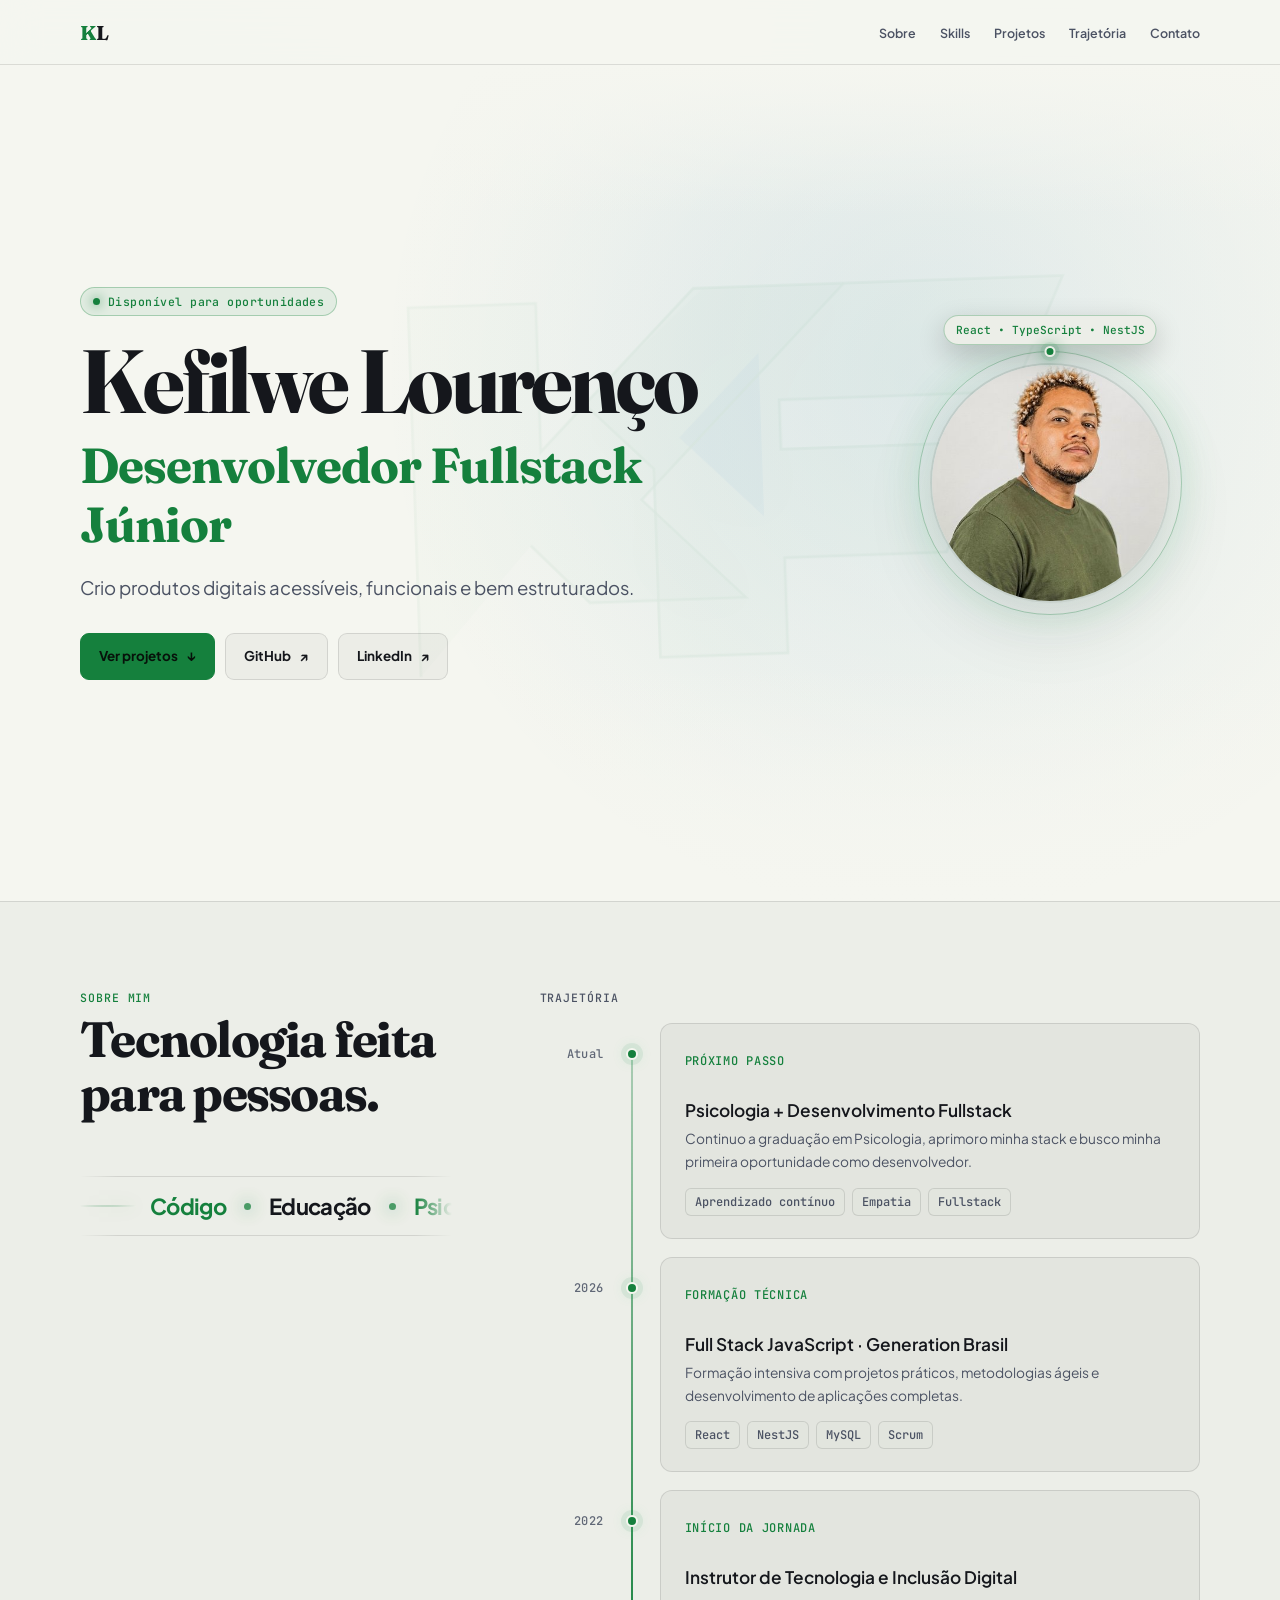
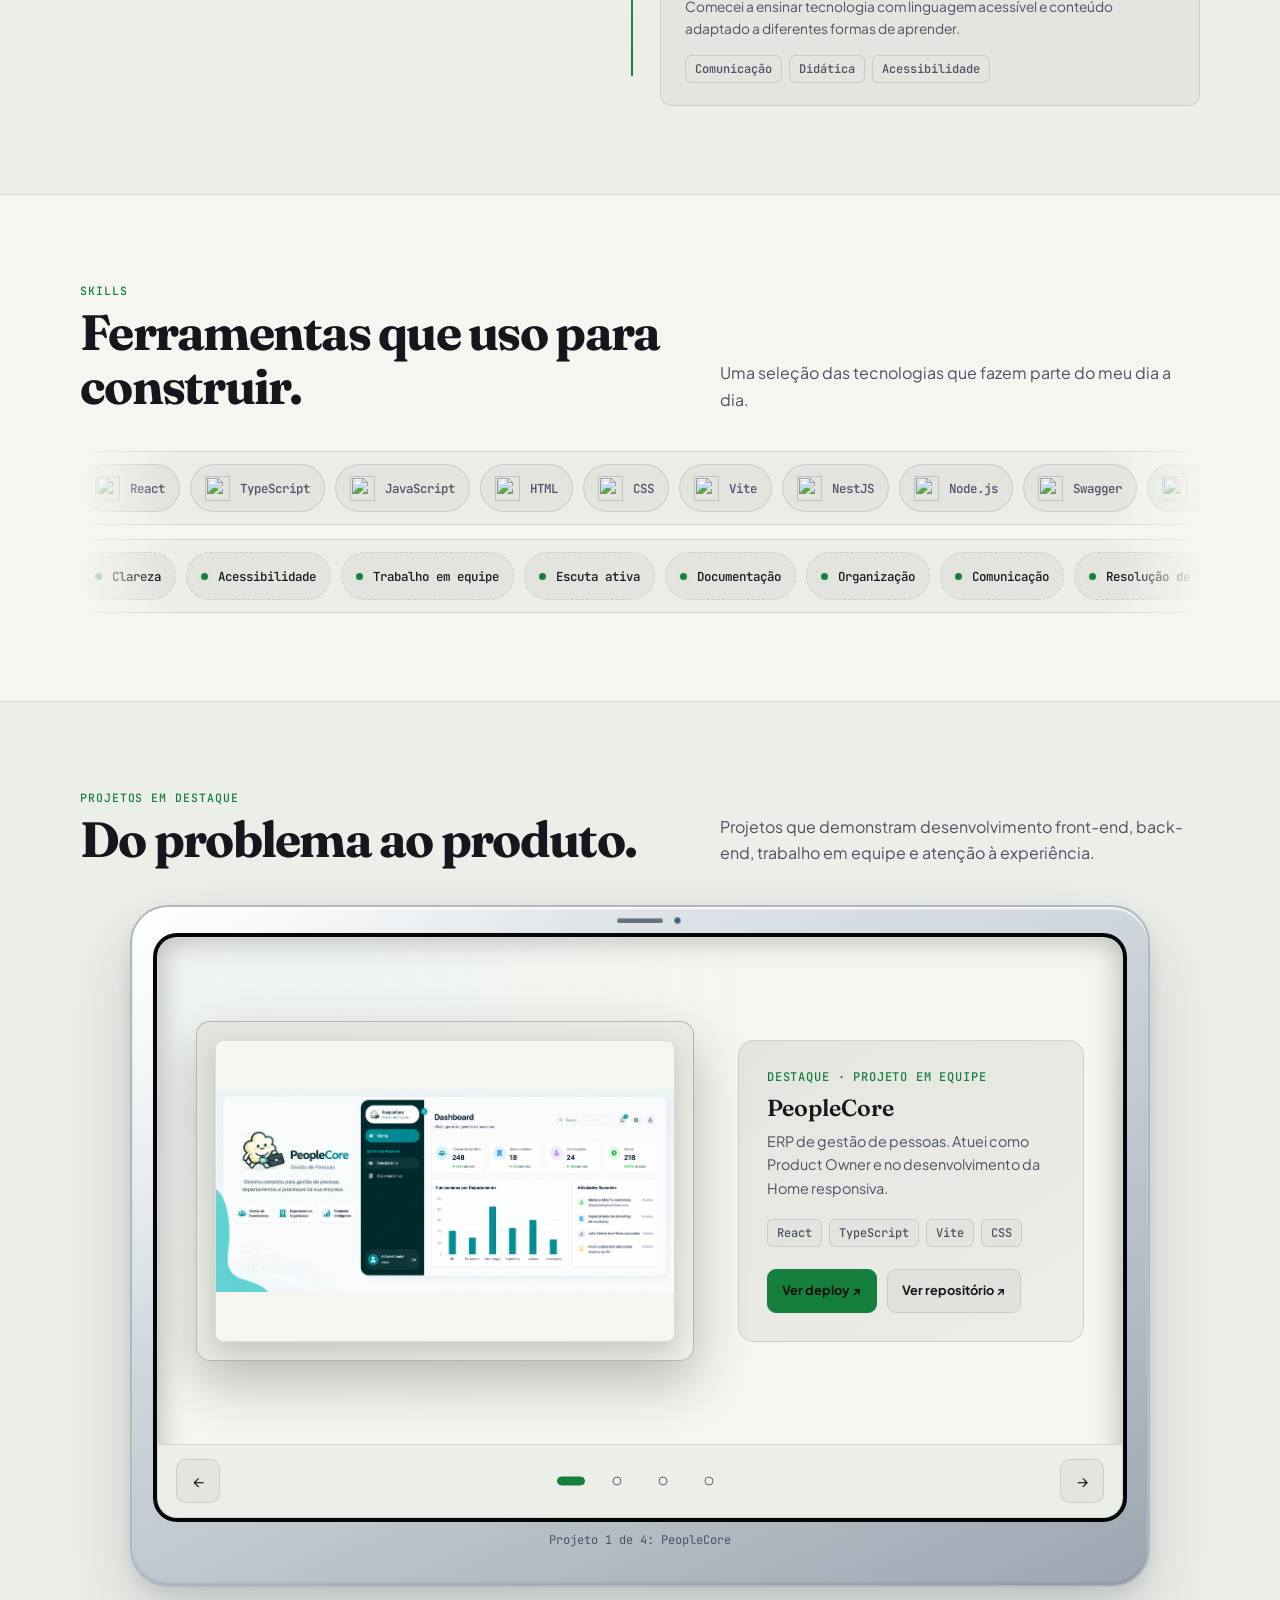
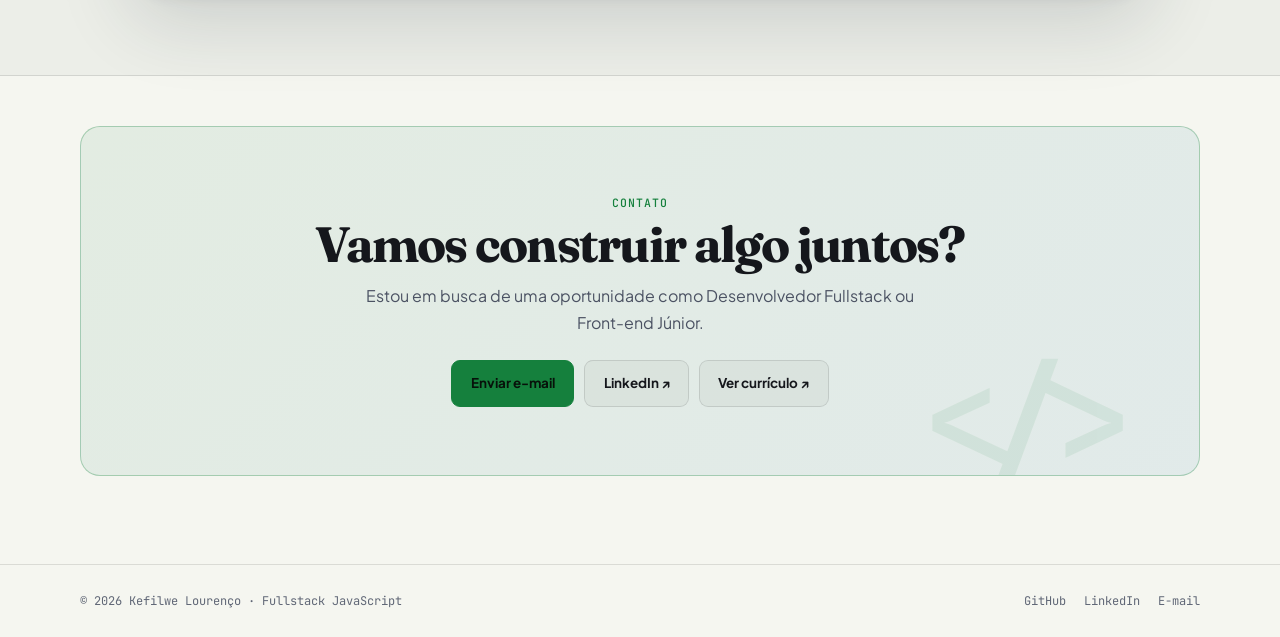
==== commit 2cab7bb1: "ajustes" ====
--- a/index.html
+++ b/index.html
@@ -1,8 +1,9 @@
 <!DOCTYPE html>
-<html lang="pt-BR" data-theme="dark">
+<html lang="pt-BR">
 <head>
   <meta charset="UTF-8">
   <meta name="viewport" content="width=device-width, initial-scale=1.0">
+  <meta name="color-scheme" content="dark light">
   <meta name="description" content="Portfólio de Kefilwe Lourenço, Desenvolvedor Fullstack Júnior com foco em interfaces acessíveis e experiências digitais claras.">
   <meta property="og:title" content="Kefilwe Lourenço | Desenvolvedor Fullstack Júnior">
   <meta property="og:description" content="Projetos em React, TypeScript, NestJS e experiências digitais acessíveis.">
@@ -12,8 +13,19 @@
   <link rel="preconnect" href="https://fonts.googleapis.com">
   <link rel="preconnect" href="https://fonts.gstatic.com" crossorigin>
   <link href="https://fonts.googleapis.com/css2?family=Fraunces:opsz,wght@9..144,600;9..144,700&family=JetBrains+Mono:wght@400;500&family=Plus+Jakarta+Sans:wght@400;500;600;700&display=swap" rel="stylesheet">
+  <script>
+    document.documentElement.classList.add("js");
+    try {
+      if (!sessionStorage.getItem("kfIntroSeenV2") && !window.matchMedia("(prefers-reduced-motion: reduce)").matches) {
+        document.documentElement.classList.add("kf-intro-pending");
+      }
+    } catch (error) {
+      document.documentElement.classList.remove("kf-intro-pending");
+    }
+  </script>
   <style>
     :root {
+      color-scheme: dark;
       --bg: #0c0e13;
       --surface: #10131a;
       --surface-2: #161b25;
@@ -35,25 +47,6 @@
       --shadow: 0 24px 70px rgba(0,0,0,.24);
     }
 
-    [data-theme="light"] {
-      --bg: #f5f6f0;
-      --surface: #eceee8;
-      --surface-2: #e2e5de;
-      --card: rgba(0,0,0,.035);
-      --card-hover: rgba(0,0,0,.065);
-      --border: rgba(0,0,0,.11);
-      --border-strong: rgba(0,0,0,.22);
-      --text: #15171c;
-      --muted: #4b5263;
-      --subtle: #606776;
-      --green: #15803d;
-      --green-bg: rgba(21,128,61,.08);
-      --green-border: rgba(21,128,61,.3);
-      --blue: #0369a1;
-      --blue-bg: rgba(3,105,161,.08);
-      --shadow: 0 24px 70px rgba(25,30,35,.1);
-    }
-
     *, *::before, *::after { box-sizing: border-box; }
     html { scroll-behavior: smooth; }
     body {
@@ -107,21 +100,130 @@
     .nav-links { display: flex; align-items: center; gap: 24px; margin: 0; padding: 0; list-style: none; }
     .nav-links a { color: var(--muted); font-size: .78rem; font-weight: 600; }
     .nav-links a:hover { color: var(--text); }
-    .theme-button {
-      width: 44px;
-      height: 44px;
+    .kf-intro {
+      display: none;
+      position: fixed;
+      z-index: 1000;
+      inset: 0;
+      place-items: center;
+      overflow: hidden;
+      background: radial-gradient(circle at center, rgba(74,222,128,.13), transparent 25rem), #080a0f;
+      pointer-events: none;
+    }
+    .kf-intro-pending .kf-intro { display: grid; animation: kf-intro-dissolve 1.35s ease-out forwards; }
+    .kf-intro-symbol {
+      width: clamp(230px, 31vw, 390px);
+      color: var(--green);
+      filter: drop-shadow(0 0 24px rgba(74,222,128,.38));
+      animation: kf-intro-presence 1.2s ease-out forwards;
+    }
+    .kf-intro-fill { fill: currentColor; opacity: 0; animation: kf-intro-fill .55s ease-out .34s forwards; }
+    .kf-intro-accent { fill: var(--blue); opacity: 0; animation: kf-intro-accent .42s ease-out .5s forwards; }
+    .kf-intro-line {
+      fill: none;
+      stroke: currentColor;
+      stroke-width: 3;
+      stroke-linecap: round;
+      stroke-linejoin: round;
+      stroke-dasharray: 980;
+      stroke-dashoffset: 980;
+      animation: kf-intro-draw .72s cubic-bezier(.55,.08,.35,1) .05s forwards;
+    }
+    .kf-intro-shine {
+      fill: none;
+      stroke: #d9fff0;
+      stroke-width: 1.5;
+      stroke-linecap: round;
+      stroke-dasharray: 60 920;
+      stroke-dashoffset: 980;
+      opacity: 0;
+      filter: drop-shadow(0 0 7px rgba(125,211,252,.75));
+      animation: kf-intro-shine .5s ease-out .55s forwards;
+    }
+    @keyframes kf-intro-draw { to { stroke-dashoffset: 0; } }
+    @keyframes kf-intro-fill { to { opacity: .46; } }
+    @keyframes kf-intro-accent { to { opacity: .9; filter: drop-shadow(0 0 9px rgba(37,80,255,.55)); } }
+    @keyframes kf-intro-shine { 0% { opacity: 0; } 25% { opacity: .8; } 100% { opacity: 0; stroke-dashoffset: 0; } }
+    @keyframes kf-intro-presence {
+      0% { opacity: 0; transform: scale(.97); }
+      18%, 72% { opacity: 1; }
+      100% { opacity: 0; transform: scale(1.025); filter: blur(4px) drop-shadow(0 0 24px rgba(74,222,128,.2)); }
+    }
+    @keyframes kf-intro-dissolve {
+      0%, 70% { opacity: 1; visibility: visible; }
+      100% { opacity: 0; visibility: hidden; }
+    }
+
+    .hero {
+      overflow: hidden;
+      isolation: isolate;
+      position: relative;
+      min-height: calc(100vh - 64px);
       display: grid;
-      place-items: center;
-      border: 1px solid var(--border);
-      border-radius: 9px;
-      background: var(--card);
-      color: var(--text);
-      cursor: pointer;
-    }
-    .theme-button:hover { border-color: var(--border-strong); background: var(--card-hover); }
-
-    .hero { min-height: calc(100vh - 64px); display: grid; align-items: center; padding: 84px 0; }
-    .hero-grid { display: grid; grid-template-columns: minmax(0, 1fr) 300px; align-items: center; gap: clamp(40px, 8vw, 100px); }
+      align-items: center;
+      padding: 84px 0;
+      background:
+        radial-gradient(circle at 72% 35%, var(--blue-bg), transparent 34rem),
+        var(--bg);
+    }
+    .hero-kf-atmosphere {
+      position: absolute;
+      z-index: 0;
+      top: 50%;
+      left: 58%;
+      width: min(72vw, 800px);
+      color: var(--green);
+      opacity: .14;
+      filter: drop-shadow(0 0 30px rgba(74,222,128,.16));
+      transform: translate(-50%, -50%) rotate(-2deg);
+      pointer-events: none;
+      animation: hero-kf-float 14s ease-in-out infinite alternate;
+    }
+    .hero-kf-atmosphere .kf-atmosphere-fill { fill: currentColor; opacity: .2; }
+    .hero-kf-atmosphere .kf-atmosphere-line { fill: none; stroke: currentColor; stroke-width: 1.4; opacity: .72; }
+    .hero-kf-atmosphere .kf-atmosphere-accent { fill: var(--blue); opacity: .62; }
+    .hero-kf-atmosphere::after { content: ""; }
+    @keyframes hero-kf-float {
+      to { opacity: .18; transform: translate(-49%, -51%) rotate(-1deg) scale(1.018); }
+    }
+    .hero::before {
+      content: "";
+      position: absolute;
+      z-index: 1;
+      inset: 0;
+      background:
+        linear-gradient(90deg, color-mix(in srgb, var(--bg) 74%, transparent), color-mix(in srgb, var(--bg) 28%, transparent) 55%, color-mix(in srgb, var(--bg) 52%, transparent)),
+        radial-gradient(circle at 72% 38%, var(--blue-bg), transparent 34rem);
+      pointer-events: none;
+    }
+    .hero::after {
+      content: "";
+      position: absolute;
+      z-index: 2;
+      inset: 0;
+      background: linear-gradient(180deg, var(--bg) 0%, transparent 18%, transparent 72%, var(--bg) 100%);
+      pointer-events: none;
+    }
+    .hero-grid { position: relative; z-index: 3; display: grid; grid-template-columns: minmax(0, 1fr) 300px; align-items: center; gap: clamp(40px, 8vw, 100px); }
+    .js.kf-intro-pending .hero-stage {
+      opacity: 0;
+      transform: translateY(14px);
+    }
+    .js.kf-intro-pending .hero-photo-stage {
+      opacity: 0;
+      transform: translateY(10px) scale(.95);
+    }
+    .js.kf-intro-pending.hero-revealing .hero-stage,
+    .js.kf-intro-pending.hero-revealing .hero-photo-stage {
+      animation: hero-stage-enter .55s cubic-bezier(.22,.7,.25,1) forwards;
+    }
+    .js.kf-intro-pending.hero-revealing .hero-stage-badge { animation-delay: 0s; }
+    .js.kf-intro-pending.hero-revealing .hero-stage-name { animation-delay: .07s; }
+    .js.kf-intro-pending.hero-revealing .hero-stage-role { animation-delay: .14s; }
+    .js.kf-intro-pending.hero-revealing .hero-stage-copy { animation-delay: .21s; }
+    .js.kf-intro-pending.hero-revealing .hero-stage-actions { animation-delay: .28s; }
+    .js.kf-intro-pending.hero-revealing .hero-photo-stage { animation-delay: .12s; }
+    @keyframes hero-stage-enter { to { opacity: 1; transform: none; } }
     .eyebrow {
       display: inline-flex;
       align-items: center;
@@ -151,7 +253,7 @@
       text-rendering: optimizeLegibility;
     }
     .hero-role { display: block; color: var(--green); font-size: .55em; line-height: 1.2; letter-spacing: -.02em; margin-top: 12px; }
-    .hero-copy { max-width: 620px; margin-bottom: 30px; color: var(--muted); font-size: clamp(1rem, 2vw, 1.16rem); }
+    .hero-copy { max-width: 580px; margin-bottom: 30px; color: var(--muted); font-size: clamp(1rem, 2vw, 1.16rem); }
     .actions { display: flex; flex-wrap: wrap; gap: 10px; }
     .button {
       min-height: 44px;
@@ -232,16 +334,131 @@
     .section-intro { margin: 0; color: var(--muted); }
 
     .about { border-block: 1px solid var(--border); background: var(--surface); }
-    .about-grid { display: grid; grid-template-columns: 1.25fr .75fr; gap: 28px; }
-    .about-copy { margin: 0; max-width: 720px; color: var(--muted); font-size: clamp(1.05rem, 2vw, 1.28rem); line-height: 1.75; }
-    .about-copy strong { color: var(--text); }
-    .about-points { display: grid; gap: 10px; }
-    .about-point { display: flex; gap: 10px; align-items: start; padding: 14px; border: 1px solid var(--border); border-radius: 10px; background: var(--card); color: var(--muted); font-size: .86rem; }
-    .about-point span { color: var(--green); font-family: var(--mono); }
-
-    .skill-groups { display: grid; grid-template-columns: repeat(5, 1fr); gap: 12px; }
-    .skill-group { padding: 20px; border: 1px solid var(--border); border-radius: 14px; background: var(--card); }
-    .skill-group h3 { margin-bottom: 14px; color: var(--blue); font: 500 .72rem var(--mono); text-transform: uppercase; letter-spacing: .05em; }
+    .about-grid { display: grid; grid-template-columns: minmax(260px, .72fr) minmax(0, 1.28fr); align-items: start; gap: clamp(42px, 7vw, 88px); }
+    .about-intro { position: sticky; top: 110px; }
+    .about-intro h2 { max-width: 540px; }
+    .about-flow {
+      overflow: hidden;
+      position: relative;
+      max-width: 520px;
+      margin-top: clamp(34px, 5vw, 56px);
+      padding-block: 18px;
+      border-block: 1px solid var(--border);
+      -webkit-mask-image: linear-gradient(90deg, transparent, #000 10%, #000 90%, transparent);
+      mask-image: linear-gradient(90deg, transparent, #000 10%, #000 90%, transparent);
+    }
+    .about-flow::before {
+      content: "";
+      position: absolute;
+      top: 50%;
+      left: 0;
+      width: 56px;
+      height: 1px;
+      background: linear-gradient(90deg, var(--green), transparent);
+      box-shadow: 0 0 18px var(--green-border);
+      transform: translateY(-50%);
+    }
+    .about-flow-track {
+      display: flex;
+      width: max-content;
+      gap: 18px;
+      padding-left: 70px;
+      animation: about-flow-scroll 26s linear infinite;
+      will-change: transform;
+    }
+    .about-flow:hover .about-flow-track { animation-play-state: paused; }
+    .about-flow-group { display: flex; align-items: center; gap: 18px; padding-right: 18px; }
+    .about-flow-word {
+      color: var(--text);
+      font: 700 clamp(1rem, 2vw, 1.38rem)/1 var(--sans);
+      letter-spacing: -.03em;
+      white-space: nowrap;
+    }
+    .about-flow-word:nth-child(4n + 1) { color: var(--green); }
+    .about-flow-mark {
+      width: 7px;
+      height: 7px;
+      border-radius: 50%;
+      background: var(--green);
+      box-shadow: 0 0 18px var(--green);
+      opacity: .75;
+    }
+    @keyframes about-flow-scroll { to { transform: translateX(-50%); } }
+    .about-journey-label { margin-bottom: 18px; color: var(--muted); font: 500 .72rem var(--mono); letter-spacing: .08em; text-transform: uppercase; }
+
+    .skills-marquees { display: grid; gap: 14px; }
+    .skills-marquee {
+      overflow: hidden;
+      position: relative;
+      padding: 12px 0;
+      border-block: 1px solid var(--border);
+      background: linear-gradient(90deg, transparent, var(--card) 10%, var(--card) 90%, transparent);
+      -webkit-mask-image: linear-gradient(90deg, transparent, #000 7%, #000 93%, transparent);
+      mask-image: linear-gradient(90deg, transparent, #000 7%, #000 93%, transparent);
+    }
+    .skills-marquee-track {
+      display: flex;
+      width: max-content;
+      animation: skills-scroll-left 48s linear infinite;
+      will-change: transform;
+    }
+    .skills-marquee-reverse .skills-marquee-track { animation-name: skills-scroll-right; animation-duration: 56s; }
+    .skills-marquee:hover .skills-marquee-track,
+    .skills-marquee:focus-within .skills-marquee-track { animation-play-state: paused; }
+    .skills-marquee-group { display: flex; align-items: center; gap: 10px; padding-right: 10px; }
+    .skills-pill {
+      min-height: 48px;
+      display: inline-flex;
+      align-items: center;
+      gap: 10px;
+      flex: 0 0 auto;
+      padding: 9px 14px;
+      border: 1px solid var(--border);
+      border-radius: 999px;
+      background: var(--surface-2);
+      color: var(--muted);
+      font: 500 .78rem var(--mono);
+      white-space: nowrap;
+      transition: transform .2s ease, border-color .2s ease, background-color .2s ease, color .2s ease;
+    }
+    .skills-pill:hover,
+    .skills-pill:focus-visible { border-color: var(--green-border); background: var(--card-hover); color: var(--text); transform: translateY(-2px); }
+    .skills-pill:focus-visible { outline: 3px solid var(--green); outline-offset: 2px; }
+    .skills-icon { width: 25px; height: 25px; flex: 0 0 25px; object-fit: contain; }
+    .skills-icon-monochrome { filter: invert(1); }
+    @media (prefers-color-scheme: light) {
+      :root {
+        color-scheme: light;
+        --bg: #f5f6f0;
+        --surface: #eceee8;
+        --surface-2: #e2e5de;
+        --card: rgba(0,0,0,.035);
+        --card-hover: rgba(0,0,0,.065);
+        --border: rgba(0,0,0,.11);
+        --border-strong: rgba(0,0,0,.22);
+        --text: #15171c;
+        --muted: #4b5263;
+        --subtle: #606776;
+        --green: #15803d;
+        --green-bg: rgba(21,128,61,.08);
+        --green-border: rgba(21,128,61,.3);
+        --blue: #0369a1;
+        --blue-bg: rgba(3,105,161,.08);
+        --shadow: 0 24px 70px rgba(25,30,35,.1);
+      }
+      .skills-icon-monochrome { filter: none; }
+      .kf-intro { background: radial-gradient(circle at center, rgba(21,128,61,.12), transparent 25rem), #f0f2ec; }
+      .kf-intro-symbol { filter: drop-shadow(0 0 22px rgba(21,128,61,.24)); }
+      .kf-intro-shine { stroke: #075985; }
+      .hero-kf-atmosphere { opacity: .1; filter: drop-shadow(0 0 24px rgba(21,128,61,.12)); }
+    }
+    .skills-pill-work { border-style: dashed; color: var(--text); }
+    .skills-pill-work::before { content: ""; width: 7px; height: 7px; flex: 0 0 7px; border-radius: 50%; background: var(--green); box-shadow: 0 0 10px var(--green-bg); }
+    @keyframes skills-scroll-left { to { transform: translateX(-50%); } }
+    @keyframes skills-scroll-right {
+      from { transform: translateX(-50%); }
+      to { transform: translateX(0); }
+    }
     .chips { display: flex; flex-wrap: wrap; gap: 7px; }
     .chip { padding: 5px 9px; border: 1px solid var(--border); border-radius: 6px; background: var(--surface-2); color: var(--muted); font: 500 .75rem var(--mono); }
 
@@ -286,7 +503,8 @@
       background: #07101c;
       box-shadow: inset 0 0 3px rgba(125,211,252,.38);
     }
-    [data-theme="light"] .tablet {
+    @media (prefers-color-scheme: light) {
+    .tablet {
       border-color: #aeb8c4;
       background:
         linear-gradient(135deg, rgba(255,255,255,.95), transparent 27%),
@@ -297,13 +515,14 @@
         inset 0 2px 2px rgba(255,255,255,.95),
         inset 0 -2px 3px rgba(69,81,92,.2);
     }
-    [data-theme="light"] .tablet::before {
+    .tablet::before {
       background: #65717d;
       box-shadow: inset 0 1px 1px rgba(255,255,255,.35);
     }
-    [data-theme="light"] .tablet::after {
+    .tablet::after {
       border-color: #7f91a5;
       background: #31506c;
+    }
     }
     .tablet-screen {
       overflow: hidden;
@@ -370,7 +589,7 @@
     .timeline-marker { position: relative; z-index: 2; width: 12px; height: 12px; margin: 25px auto 0; border: 2px solid var(--bg); border-radius: 50%; background: var(--green); box-shadow: 0 0 0 5px var(--green-bg), 0 0 14px rgba(74,222,128,.25); }
     .timeline-card { position: relative; padding: 22px 24px; border: 1px solid var(--border); border-radius: 12px; background: var(--card); transition: border-color .2s, background .2s; }
     .timeline-card:hover { border-color: var(--green-border); background: var(--card-hover); }
-    .timeline-card h3 { margin-bottom: 6px; font: 600 1.08rem/1.35 var(--sans); }
+    .timeline-card h4 { margin-bottom: 6px; font: 600 1.08rem/1.35 var(--sans); }
     .timeline-card p { max-width: 680px; margin-bottom: 14px; color: var(--muted); font-size: .86rem; }
     .timeline-status { display: inline-block; margin-bottom: 7px; color: var(--green); font: 500 .75rem var(--mono); letter-spacing: .06em; text-transform: uppercase; }
 
@@ -390,14 +609,15 @@
     .reveal.visible { opacity: 1; transform: none; }
 
     @media (max-width: 940px) {
-      .skill-groups { grid-template-columns: repeat(2, 1fr); }
-      .skill-group:last-child { grid-column: span 2; }
+      .skills-marquee-track { animation-duration: 48s; }
+      .skills-marquee-reverse .skills-marquee-track { animation-duration: 56s; }
     }
     @media (max-width: 760px) {
       .container { width: min(100% - 28px, 1120px); }
       section { padding: 68px 0; }
       .nav-links { display: none; }
       .hero { min-height: auto; padding: 70px 0; }
+      .hero-kf-atmosphere { top: 43%; left: 50%; width: min(112vw, 650px); opacity: .1; }
       .hero-grid { grid-template-columns: 1fr; }
       .hero-content { text-align: center; }
       .hero-copy { margin-inline: auto; }
@@ -406,6 +626,8 @@
       .portrait-dot + .mini-label { top: -45px; }
       .section-head, .about-grid { grid-template-columns: 1fr; }
       .section-head { align-items: start; gap: 14px; }
+      .about-intro { position: static; }
+      .about-flow { margin-top: 28px; }
       .tablet { padding: 27px 18px 18px; border-radius: 28px; }
       .tablet-screen { border-radius: 13px; }
       .project-slide { padding: 22px; }
@@ -415,10 +637,18 @@
       .project-card .actions { display: grid; grid-template-columns: repeat(2, minmax(0, 1fr)); width: 100%; }
     }
     @media (max-width: 520px) {
+      .kf-intro-symbol { width: min(68vw, 280px); }
+      .hero-kf-atmosphere { width: 145vw; opacity: .075; }
+      .about-flow { max-width: 100%; padding-block: 15px; }
+      .about-flow-track { gap: 14px; padding-left: 52px; animation-duration: 22s; }
+      .about-flow-group { gap: 14px; padding-right: 14px; }
       h1 { font-size: clamp(2.65rem, 15vw, 4rem); }
       .actions .button { flex: 1 1 130px; }
-      .skill-groups { grid-template-columns: 1fr; }
-      .skill-group:last-child { grid-column: auto; }
+      .skills-marquees { gap: 10px; }
+      .skills-marquee { padding: 10px 0; }
+      .skills-marquee-group { gap: 8px; padding-right: 8px; }
+      .skills-pill { min-height: 44px; gap: 8px; padding: 8px 12px; font-size: .72rem; }
+      .skills-icon { width: 22px; height: 22px; flex-basis: 22px; }
       .mini-label { font-size: .68rem; }
       .tablet { width: calc(100% + 8px); margin-left: -4px; padding: 25px 12px 12px; border-radius: 22px; }
       .project-slide { padding: 17px; }
@@ -436,15 +666,36 @@
     }
     @media (prefers-reduced-motion: reduce) {
       *, *::before, *::after { scroll-behavior: auto !important; animation: none !important; transition-duration: .01ms !important; }
+      .kf-intro { display: none !important; }
       .reveal { opacity: 1; transform: none; }
+      .js.kf-intro-pending .hero-stage, .js.kf-intro-pending .hero-photo-stage { opacity: 1; transform: none; }
+      .hero-kf-atmosphere { animation: none; opacity: .1; transform: translate(-50%, -50%); }
+      .about-flow { overflow-x: auto; -webkit-mask-image: none; mask-image: none; }
+      .about-flow-track { animation: none; transform: none; }
+      .about-flow-group[aria-hidden="true"] { display: none; }
       .portrait-dot { transform: rotate(0deg); }
+      .skills-marquee { overflow-x: auto; -webkit-mask-image: none; mask-image: none; }
+      .skills-marquee-track { width: max-content; transform: none !important; }
+      .skills-marquee-group[aria-hidden="true"] { display: none; }
     }
     @media (forced-colors: active) {
-      .button, .skill-group, .tablet, .tablet-screen, .project-preview, .project-card, .timeline-card, .contact-box { border: 1px solid CanvasText; }
+      .kf-intro { display: none !important; }
+      .button, .skills-marquee, .skills-pill, .tablet, .tablet-screen, .project-preview, .project-card, .timeline-card, .contact-box { border: 1px solid CanvasText; }
     }
   </style>
 </head>
 <body>
+  <div class="kf-intro" id="kfIntro" aria-hidden="true">
+    <svg class="kf-intro-symbol" viewBox="0 0 420 320" focusable="false">
+      <path class="kf-intro-fill" d="M38 62h67v78L188 57h79L157 167l53 53h-82l-30-31-60 67V62Z"/>
+      <path class="kf-intro-fill" d="M193 57h189l-28 60H231v26h111l-26 57h-85v50h-67V151l-36-36 65-58Z"/>
+      <path class="kf-intro-accent" d="m178 135 43-43v86l-43-43Z"/>
+      <path class="kf-intro-line" pathLength="980" d="M38 256V62h67v78L188 57h194l-28 60H231v26h111l-26 57h-85v50h-67v-99l-36-36"/>
+      <path class="kf-intro-line" pathLength="980" d="m98 189 30 31h82l-53-53L267 57"/>
+      <path class="kf-intro-shine" pathLength="980" d="M38 256V62h67v78L188 57h194l-28 60H231v26h111l-26 57h-85v50"/>
+    </svg>
+  </div>
+
   <a class="skip-link" href="#main">Pular para o conteúdo</a>
 
   <header class="site-header">
@@ -457,26 +708,30 @@
         <li><a href="#trajetoria">Trajetória</a></li>
         <li><a href="#contato">Contato</a></li>
       </ul>
-      <button class="theme-button" id="themeButton" type="button" aria-label="Ativar tema claro" title="Alternar tema">
-        <span aria-hidden="true">☼</span>
-      </button>
     </nav>
   </header>
 
   <main id="main">
     <section class="hero" id="inicio" aria-labelledby="hero-title">
+      <svg class="hero-kf-atmosphere" viewBox="0 0 420 320" aria-hidden="true" focusable="false">
+        <path class="kf-atmosphere-fill" d="M38 62h67v78L188 57h79L157 167l53 53h-82l-30-31-60 67V62Z"/>
+        <path class="kf-atmosphere-fill" d="M193 57h189l-28 60H231v26h111l-26 57h-85v50h-67V151l-36-36 65-58Z"/>
+        <path class="kf-atmosphere-accent" d="m178 135 43-43v86l-43-43Z"/>
+        <path class="kf-atmosphere-line" d="M38 256V62h67v78L188 57h194l-28 60H231v26h111l-26 57h-85v50h-67v-99l-36-36"/>
+        <path class="kf-atmosphere-line" d="m98 189 30 31h82l-53-53L267 57"/>
+      </svg>
       <div class="hero-grid container">
-        <div class="hero-content reveal">
-          <div class="eyebrow">Disponível para oportunidades</div>
-          <h1 id="hero-title"><span class="hero-name">Kefilwe Lourenço</span><span class="hero-role">Desenvolvedor Fullstack Júnior</span></h1>
-          <p class="hero-copy">Transformo ideias em produtos digitais claros, acessíveis e bem construídos, do front-end à API.</p>
-          <div class="actions">
+        <div class="hero-content">
+          <div class="eyebrow hero-stage hero-stage-badge">Disponível para oportunidades</div>
+          <h1 id="hero-title"><span class="hero-name hero-stage hero-stage-name">Kefilwe Lourenço</span><span class="hero-role hero-stage hero-stage-role">Desenvolvedor Fullstack Júnior</span></h1>
+          <p class="hero-copy hero-stage hero-stage-copy">Crio produtos digitais acessíveis, funcionais e bem estruturados.</p>
+          <div class="actions hero-stage hero-stage-actions">
             <a class="button primary" href="#projetos">Ver projetos <span aria-hidden="true">↓</span></a>
             <a class="button" href="https://github.com/KefilweLourenco" target="_blank" rel="noopener noreferrer" aria-label="Abrir GitHub de Kefilwe em nova aba">GitHub <span aria-hidden="true">↗</span></a>
             <a class="button" href="https://www.linkedin.com/in/kefilwe-lourenco/" target="_blank" rel="noopener noreferrer" aria-label="Abrir LinkedIn de Kefilwe em nova aba">LinkedIn <span aria-hidden="true">↗</span></a>
           </div>
         </div>
-        <div class="portrait-wrap reveal">
+        <div class="portrait-wrap hero-photo-stage">
           <img class="portrait" src="./assets/img/profile-kefilwe.jpg" alt="Kefilwe Lourenço, desenvolvedor Fullstack Júnior" width="480" height="480">
           <span class="portrait-dot" aria-hidden="true"></span>
           <span class="mini-label">React • TypeScript • NestJS</span>
@@ -486,18 +741,59 @@
 
     <section class="about" id="sobre" aria-labelledby="about-title">
       <div class="container">
-        <div class="section-head reveal">
-          <div>
+        <div class="about-grid">
+          <div class="about-intro reveal">
             <div class="kicker">Sobre mim</div>
             <h2 id="about-title">Tecnologia feita para pessoas.</h2>
+            <div class="about-flow" aria-label="Pilares da minha trajetória">
+              <div class="about-flow-track">
+                <div class="about-flow-group">
+                  <span class="about-flow-word">Código</span><span class="about-flow-mark" aria-hidden="true"></span>
+                  <span class="about-flow-word">Educação</span><span class="about-flow-mark" aria-hidden="true"></span>
+                  <span class="about-flow-word">Psicologia</span><span class="about-flow-mark" aria-hidden="true"></span>
+                </div>
+                <div class="about-flow-group" aria-hidden="true">
+                  <span class="about-flow-word">Código</span><span class="about-flow-mark"></span>
+                  <span class="about-flow-word">Educação</span><span class="about-flow-mark"></span>
+                  <span class="about-flow-word">Psicologia</span><span class="about-flow-mark"></span>
+                </div>
+              </div>
+            </div>
           </div>
-        </div>
-        <div class="about-grid">
-          <p class="about-copy reveal">Sou <strong>Fullstack JavaScript</strong>, estudante de Psicologia e instrutor de tecnologia. Desenvolvo soluções com atenção à <strong>acessibilidade</strong>, à experiência de uso e à qualidade do código. Aprendo continuamente e levo para cada projeto a prática de comunicar, ouvir e resolver problemas reais.</p>
-          <div class="about-points reveal" aria-label="Diferenciais profissionais">
-            <div class="about-point"><span aria-hidden="true">01</span> Código com foco em acessibilidade</div>
-            <div class="about-point"><span aria-hidden="true">02</span> Comunicação simples e humana</div>
-            <div class="about-point"><span aria-hidden="true">03</span> Aprendizado contínuo e colaboração</div>
+          <div id="trajetoria" aria-label="Trajetória profissional">
+            <h3 class="about-journey-label">Trajetória</h3>
+            <div class="timeline">
+              <article class="timeline-item reveal">
+                <div class="timeline-date">Atual</div>
+                <span class="timeline-marker" aria-hidden="true"></span>
+                <div class="timeline-card">
+                  <span class="timeline-status">Próximo passo</span>
+                  <h4>Psicologia + Desenvolvimento Fullstack</h4>
+                  <p>Continuo a graduação em Psicologia, aprimoro minha stack e busco minha primeira oportunidade como desenvolvedor.</p>
+                  <div class="chips"><span class="chip">Aprendizado contínuo</span><span class="chip">Empatia</span><span class="chip">Fullstack</span></div>
+                </div>
+              </article>
+              <article class="timeline-item reveal">
+                <div class="timeline-date">2026</div>
+                <span class="timeline-marker" aria-hidden="true"></span>
+                <div class="timeline-card">
+                  <span class="timeline-status">Formação técnica</span>
+                  <h4>Full Stack JavaScript · Generation Brasil</h4>
+                  <p>Formação intensiva com projetos práticos, metodologias ágeis e desenvolvimento de aplicações completas.</p>
+                  <div class="chips"><span class="chip">React</span><span class="chip">NestJS</span><span class="chip">MySQL</span><span class="chip">Scrum</span></div>
+                </div>
+              </article>
+              <article class="timeline-item reveal">
+                <div class="timeline-date">2022</div>
+                <span class="timeline-marker" aria-hidden="true"></span>
+                <div class="timeline-card">
+                  <span class="timeline-status">Início da jornada</span>
+                  <h4>Instrutor de Tecnologia e Inclusão Digital</h4>
+                  <p>Comecei a ensinar tecnologia com linguagem acessível e conteúdo adaptado a diferentes formas de aprender.</p>
+                  <div class="chips"><span class="chip">Comunicação</span><span class="chip">Didática</span><span class="chip">Acessibilidade</span></div>
+                </div>
+              </article>
+            </div>
           </div>
         </div>
       </div>
@@ -510,29 +806,82 @@
             <div class="kicker">Skills</div>
             <h2 id="skills-title">Ferramentas que uso para construir.</h2>
           </div>
-          <p class="section-intro">Uma stack em evolução, aplicada em projetos individuais e colaborativos.</p>
+          <p class="section-intro">Uma seleção das tecnologias que fazem parte do meu dia a dia.</p>
         </div>
-        <div class="skill-groups">
-          <article class="skill-group reveal">
-            <h3>Front-end</h3>
-            <div class="chips"><span class="chip">React</span><span class="chip">TypeScript</span><span class="chip">JavaScript</span><span class="chip">HTML</span><span class="chip">CSS</span><span class="chip">Vite</span></div>
-          </article>
-          <article class="skill-group reveal">
-            <h3>Back-end</h3>
-            <div class="chips"><span class="chip">NestJS</span><span class="chip">Node.js</span><span class="chip">APIs REST</span><span class="chip">Swagger</span><span class="chip">Jest</span></div>
-          </article>
-          <article class="skill-group reveal">
-            <h3>Banco de dados</h3>
-            <div class="chips"><span class="chip">MySQL</span><span class="chip">SQL</span><span class="chip">Prisma</span><span class="chip">TypeORM</span></div>
-          </article>
-          <article class="skill-group reveal">
-            <h3>Ferramentas</h3>
-            <div class="chips"><span class="chip">Git</span><span class="chip">GitHub</span><span class="chip">Figma</span><span class="chip">Vercel</span><span class="chip">Insomnia</span></div>
-          </article>
-          <article class="skill-group reveal">
-            <h3>Forma de trabalho</h3>
-            <div class="chips"><span class="chip">Clareza</span><span class="chip">Acessibilidade</span><span class="chip">Trabalho em equipe</span><span class="chip">Escuta ativa</span><span class="chip">Documentação</span></div>
-          </article>
+        <div class="skills-marquees reveal">
+          <div class="skills-marquee" role="region" aria-label="Tecnologias principais em movimento contínuo">
+            <div class="skills-marquee-track">
+              <div class="skills-marquee-group">
+                <span class="skills-pill" tabindex="0" title="React"><img class="skills-icon" src="https://cdn.simpleicons.org/react/61DAFB" alt="" aria-hidden="true"><span>React</span></span>
+                <span class="skills-pill" tabindex="0" title="TypeScript"><img class="skills-icon" src="./assets/icons/languages/typescript.svg" alt="" aria-hidden="true"><span>TypeScript</span></span>
+                <span class="skills-pill" tabindex="0" title="JavaScript"><img class="skills-icon" src="./assets/icons/languages/javascript.svg" alt="" aria-hidden="true"><span>JavaScript</span></span>
+                <span class="skills-pill" tabindex="0" title="HTML5"><img class="skills-icon" src="./assets/icons/languages/html.svg" alt="" aria-hidden="true"><span>HTML</span></span>
+                <span class="skills-pill" tabindex="0" title="CSS3"><img class="skills-icon" src="./assets/icons/languages/css.svg" alt="" aria-hidden="true"><span>CSS</span></span>
+                <span class="skills-pill" tabindex="0" title="Vite"><img class="skills-icon" src="https://cdn.simpleicons.org/vite/646CFF" alt="" aria-hidden="true"><span>Vite</span></span>
+                <span class="skills-pill" tabindex="0" title="NestJS"><img class="skills-icon" src="https://cdn.simpleicons.org/nestjs/E0234E" alt="" aria-hidden="true"><span>NestJS</span></span>
+                <span class="skills-pill" tabindex="0" title="Node.js"><img class="skills-icon" src="https://cdn.simpleicons.org/nodedotjs/5FA04E" alt="" aria-hidden="true"><span>Node.js</span></span>
+                <span class="skills-pill" tabindex="0" title="Swagger"><img class="skills-icon" src="https://cdn.simpleicons.org/swagger/85EA2D" alt="" aria-hidden="true"><span>Swagger</span></span>
+                <span class="skills-pill" tabindex="0" title="Jest"><img class="skills-icon" src="https://cdn.simpleicons.org/jest/C21325" alt="" aria-hidden="true"><span>Jest</span></span>
+                <span class="skills-pill" tabindex="0" title="MySQL"><img class="skills-icon" src="https://cdn.simpleicons.org/mysql/4479A1" alt="" aria-hidden="true"><span>MySQL</span></span>
+                <span class="skills-pill" tabindex="0" title="SQL"><img class="skills-icon" src="https://cdn.simpleicons.org/databricks/FF3621" alt="" aria-hidden="true"><span>SQL</span></span>
+                <span class="skills-pill" tabindex="0" title="Prisma"><img class="skills-icon skills-icon-monochrome" src="https://cdn.simpleicons.org/prisma/000000" alt="" aria-hidden="true"><span>Prisma</span></span>
+                <span class="skills-pill" tabindex="0" title="TypeORM"><img class="skills-icon" src="https://cdn.simpleicons.org/typeorm/FE0803" alt="" aria-hidden="true"><span>TypeORM</span></span>
+                <span class="skills-pill" tabindex="0" title="APIs REST"><img class="skills-icon" src="https://cdn.simpleicons.org/openapiinitiative/6BA539" alt="" aria-hidden="true"><span>APIs REST</span></span>
+                <span class="skills-pill" tabindex="0" title="Git"><img class="skills-icon" src="https://cdn.simpleicons.org/git/F05032" alt="" aria-hidden="true"><span>Git</span></span>
+                <span class="skills-pill" tabindex="0" title="GitHub"><img class="skills-icon skills-icon-monochrome" src="./assets/icons/languages/github.svg" alt="" aria-hidden="true"><span>GitHub</span></span>
+                <span class="skills-pill" tabindex="0" title="Figma"><img class="skills-icon" src="https://cdn.simpleicons.org/figma/F24E1E" alt="" aria-hidden="true"><span>Figma</span></span>
+                <span class="skills-pill" tabindex="0" title="Vercel"><img class="skills-icon skills-icon-monochrome" src="https://cdn.simpleicons.org/vercel/000000" alt="" aria-hidden="true"><span>Vercel</span></span>
+                <span class="skills-pill" tabindex="0" title="Insomnia"><img class="skills-icon" src="https://cdn.simpleicons.org/insomnia/4000BF" alt="" aria-hidden="true"><span>Insomnia</span></span>
+              </div>
+              <div class="skills-marquee-group" aria-hidden="true">
+                <span class="skills-pill"><img class="skills-icon" src="https://cdn.simpleicons.org/react/61DAFB" alt=""><span>React</span></span>
+                <span class="skills-pill"><img class="skills-icon" src="./assets/icons/languages/typescript.svg" alt=""><span>TypeScript</span></span>
+                <span class="skills-pill"><img class="skills-icon" src="./assets/icons/languages/javascript.svg" alt=""><span>JavaScript</span></span>
+                <span class="skills-pill"><img class="skills-icon" src="./assets/icons/languages/html.svg" alt=""><span>HTML</span></span>
+                <span class="skills-pill"><img class="skills-icon" src="./assets/icons/languages/css.svg" alt=""><span>CSS</span></span>
+                <span class="skills-pill"><img class="skills-icon" src="https://cdn.simpleicons.org/vite/646CFF" alt=""><span>Vite</span></span>
+                <span class="skills-pill"><img class="skills-icon" src="https://cdn.simpleicons.org/nestjs/E0234E" alt=""><span>NestJS</span></span>
+                <span class="skills-pill"><img class="skills-icon" src="https://cdn.simpleicons.org/nodedotjs/5FA04E" alt=""><span>Node.js</span></span>
+                <span class="skills-pill"><img class="skills-icon" src="https://cdn.simpleicons.org/swagger/85EA2D" alt=""><span>Swagger</span></span>
+                <span class="skills-pill"><img class="skills-icon" src="https://cdn.simpleicons.org/jest/C21325" alt=""><span>Jest</span></span>
+                <span class="skills-pill"><img class="skills-icon" src="https://cdn.simpleicons.org/mysql/4479A1" alt=""><span>MySQL</span></span>
+                <span class="skills-pill"><img class="skills-icon" src="https://cdn.simpleicons.org/databricks/FF3621" alt=""><span>SQL</span></span>
+                <span class="skills-pill"><img class="skills-icon skills-icon-monochrome" src="https://cdn.simpleicons.org/prisma/000000" alt=""><span>Prisma</span></span>
+                <span class="skills-pill"><img class="skills-icon" src="https://cdn.simpleicons.org/typeorm/FE0803" alt=""><span>TypeORM</span></span>
+                <span class="skills-pill"><img class="skills-icon" src="https://cdn.simpleicons.org/openapiinitiative/6BA539" alt=""><span>APIs REST</span></span>
+                <span class="skills-pill"><img class="skills-icon" src="https://cdn.simpleicons.org/git/F05032" alt=""><span>Git</span></span>
+                <span class="skills-pill"><img class="skills-icon skills-icon-monochrome" src="./assets/icons/languages/github.svg" alt=""><span>GitHub</span></span>
+                <span class="skills-pill"><img class="skills-icon" src="https://cdn.simpleicons.org/figma/F24E1E" alt=""><span>Figma</span></span>
+                <span class="skills-pill"><img class="skills-icon skills-icon-monochrome" src="https://cdn.simpleicons.org/vercel/000000" alt=""><span>Vercel</span></span>
+                <span class="skills-pill"><img class="skills-icon" src="https://cdn.simpleicons.org/insomnia/4000BF" alt=""><span>Insomnia</span></span>
+              </div>
+            </div>
+          </div>
+
+          <div class="skills-marquee skills-marquee-reverse" role="region" aria-label="Forma de trabalho em movimento contínuo">
+            <div class="skills-marquee-track">
+              <div class="skills-marquee-group">
+                <span class="skills-pill skills-pill-work" tabindex="0">Clareza</span>
+                <span class="skills-pill skills-pill-work" tabindex="0">Acessibilidade</span>
+                <span class="skills-pill skills-pill-work" tabindex="0">Trabalho em equipe</span>
+                <span class="skills-pill skills-pill-work" tabindex="0">Escuta ativa</span>
+                <span class="skills-pill skills-pill-work" tabindex="0">Documentação</span>
+                <span class="skills-pill skills-pill-work" tabindex="0">Organização</span>
+                <span class="skills-pill skills-pill-work" tabindex="0">Comunicação</span>
+                <span class="skills-pill skills-pill-work" tabindex="0">Resolução de problemas</span>
+              </div>
+              <div class="skills-marquee-group" aria-hidden="true">
+                <span class="skills-pill skills-pill-work">Clareza</span>
+                <span class="skills-pill skills-pill-work">Acessibilidade</span>
+                <span class="skills-pill skills-pill-work">Trabalho em equipe</span>
+                <span class="skills-pill skills-pill-work">Escuta ativa</span>
+                <span class="skills-pill skills-pill-work">Documentação</span>
+                <span class="skills-pill skills-pill-work">Organização</span>
+                <span class="skills-pill skills-pill-work">Comunicação</span>
+                <span class="skills-pill skills-pill-work">Resolução de problemas</span>
+              </div>
+            </div>
+          </div>
         </div>
       </div>
     </section>
@@ -642,50 +991,6 @@
       </div>
     </section>
 
-    <section id="trajetoria" aria-labelledby="timeline-title">
-      <div class="container">
-        <div class="section-head reveal">
-          <div>
-            <div class="kicker">Experiência e formação</div>
-            <h2 id="timeline-title">Uma trajetória em construção.</h2>
-          </div>
-          <p class="section-intro">Tecnologia, educação e contato direto com diferentes pessoas orientam meu trabalho.</p>
-        </div>
-        <div class="timeline">
-          <article class="timeline-item reveal">
-            <div class="timeline-date">Atual</div>
-            <span class="timeline-marker" aria-hidden="true"></span>
-            <div class="timeline-card">
-              <span class="timeline-status">Próximo passo</span>
-              <h3>Psicologia + Desenvolvimento Fullstack</h3>
-              <p>Continuo a graduação em Psicologia, aprimoro minha stack e busco minha primeira oportunidade como desenvolvedor.</p>
-              <div class="chips"><span class="chip">Aprendizado contínuo</span><span class="chip">Empatia</span><span class="chip">Fullstack</span></div>
-            </div>
-          </article>
-          <article class="timeline-item reveal">
-            <div class="timeline-date">2026</div>
-            <span class="timeline-marker" aria-hidden="true"></span>
-            <div class="timeline-card">
-              <span class="timeline-status">Formação técnica</span>
-              <h3>Full Stack JavaScript · Generation Brasil</h3>
-              <p>Formação intensiva com projetos práticos, metodologias ágeis e desenvolvimento de aplicações completas.</p>
-              <div class="chips"><span class="chip">React</span><span class="chip">NestJS</span><span class="chip">MySQL</span><span class="chip">Scrum</span></div>
-            </div>
-          </article>
-          <article class="timeline-item reveal">
-            <div class="timeline-date">2022</div>
-            <span class="timeline-marker" aria-hidden="true"></span>
-            <div class="timeline-card">
-              <span class="timeline-status">Início da jornada</span>
-              <h3>Instrutor de Tecnologia e Inclusão Digital</h3>
-              <p>Comecei a ensinar tecnologia com linguagem acessível e conteúdo adaptado a diferentes formas de aprender.</p>
-              <div class="chips"><span class="chip">Comunicação</span><span class="chip">Didática</span><span class="chip">Acessibilidade</span></div>
-            </div>
-          </article>
-        </div>
-      </div>
-    </section>
-
     <section class="contact" id="contato" aria-labelledby="contact-title">
       <div class="container">
         <div class="contact-box reveal">
@@ -715,20 +1020,22 @@
 
   <script>
     const root = document.documentElement;
-    const themeButton = document.getElementById("themeButton");
-    const savedTheme = localStorage.getItem("portfolio-theme");
-    const preferredTheme = window.matchMedia("(prefers-color-scheme: light)").matches ? "light" : "dark";
-
-    function setTheme(theme) {
-      root.dataset.theme = theme;
-      localStorage.setItem("portfolio-theme", theme);
-      const isDark = theme === "dark";
-      themeButton.innerHTML = `<span aria-hidden="true">${isDark ? "☼" : "☾"}</span>`;
-      themeButton.setAttribute("aria-label", isDark ? "Ativar tema claro" : "Ativar tema escuro");
-    }
-
-    setTheme(savedTheme || preferredTheme);
-    themeButton.addEventListener("click", () => setTheme(root.dataset.theme === "dark" ? "light" : "dark"));
+
+    const introIsActive = root.classList.contains("kf-intro-pending");
+    if (introIsActive) {
+      window.setTimeout(() => root.classList.add("hero-revealing"), 590);
+      window.setTimeout(() => {
+        try {
+          sessionStorage.setItem("kfIntroSeenV2", "true");
+        } catch (error) {
+          // A Hero permanece funcional quando o armazenamento da sessão está indisponível.
+        }
+        root.classList.remove("kf-intro-pending", "hero-revealing");
+        document.getElementById("kfIntro").remove();
+      }, 1400);
+    } else {
+      document.getElementById("kfIntro").remove();
+    }
 
     const carousel = document.getElementById("projectCarousel");
     const projectTrack = document.getElementById("projectTrack");
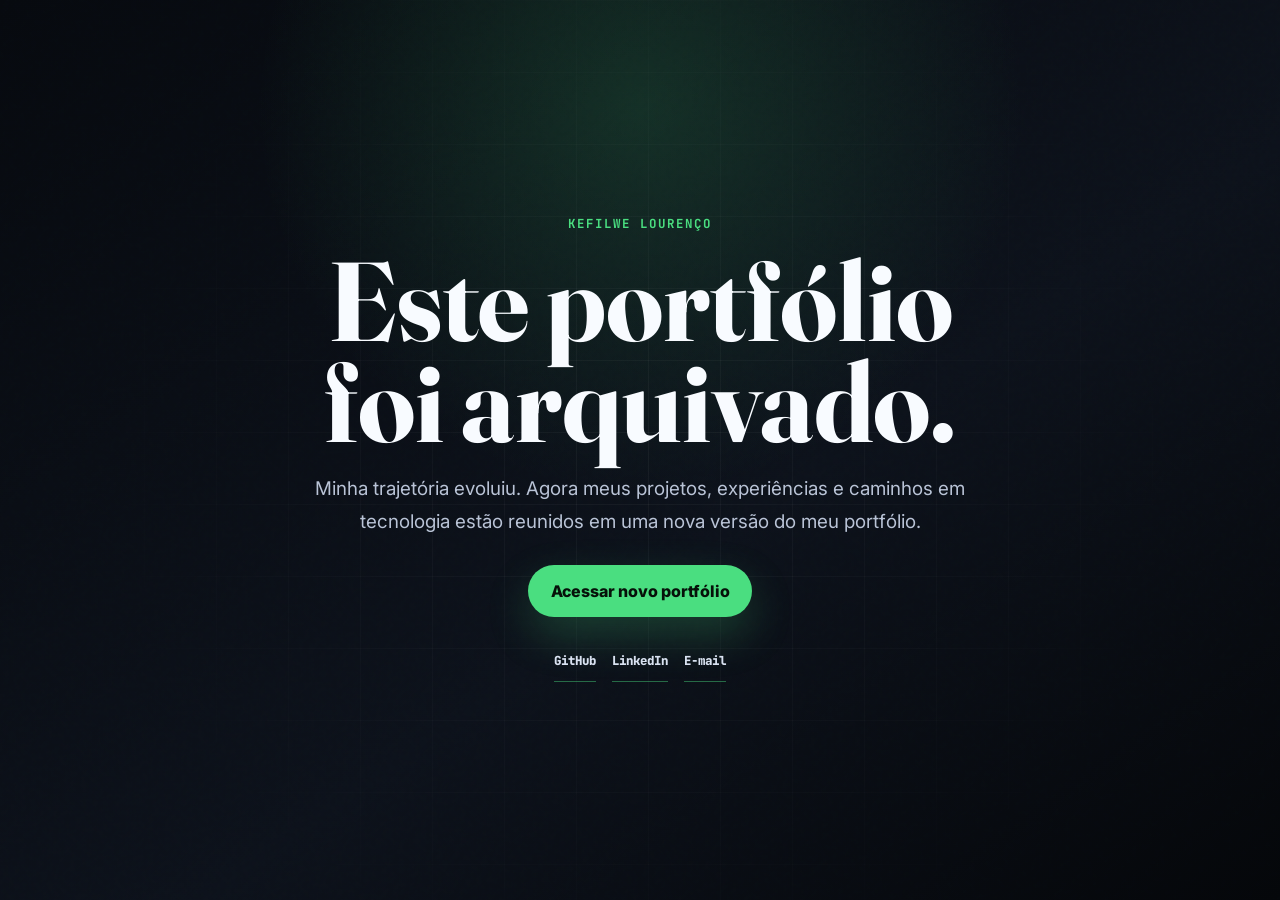
==== commit c4ec4a62: "refactor: simplifica portfólio arquivado para redirecionamento" ====
--- a/index.html
+++ b/index.html
@@ -1,1158 +1,236 @@
-<!DOCTYPE html>
+﻿<!doctype html>
 <html lang="pt-BR">
-<head>
-  <meta charset="UTF-8">
-  <meta name="viewport" content="width=device-width, initial-scale=1.0">
-  <meta name="color-scheme" content="dark light">
-  <meta name="description" content="Portfólio de Kefilwe Lourenço, Desenvolvedor Fullstack Júnior com foco em interfaces acessíveis e experiências digitais claras.">
-  <meta property="og:title" content="Kefilwe Lourenço | Desenvolvedor Fullstack Júnior">
-  <meta property="og:description" content="Projetos em React, TypeScript, NestJS e experiências digitais acessíveis.">
-  <meta property="og:type" content="website">
-  <title>Kefilwe Lourenço | Desenvolvedor Fullstack Júnior</title>
-  <link rel="icon" href="./assets/img/favicon.svg" type="image/svg+xml">
-  <link rel="preconnect" href="https://fonts.googleapis.com">
-  <link rel="preconnect" href="https://fonts.gstatic.com" crossorigin>
-  <link href="https://fonts.googleapis.com/css2?family=Fraunces:opsz,wght@9..144,600;9..144,700&family=JetBrains+Mono:wght@400;500&family=Plus+Jakarta+Sans:wght@400;500;600;700&display=swap" rel="stylesheet">
-  <script>
-    document.documentElement.classList.add("js");
-    try {
-      if (!sessionStorage.getItem("kfIntroSeenV2") && !window.matchMedia("(prefers-reduced-motion: reduce)").matches) {
-        document.documentElement.classList.add("kf-intro-pending");
-      }
-    } catch (error) {
-      document.documentElement.classList.remove("kf-intro-pending");
-    }
-  </script>
-  <style>
-    :root {
-      color-scheme: dark;
-      --bg: #0c0e13;
-      --surface: #10131a;
-      --surface-2: #161b25;
-      --card: rgba(255,255,255,.04);
-      --card-hover: rgba(255,255,255,.07);
-      --border: rgba(255,255,255,.1);
-      --border-strong: rgba(255,255,255,.2);
-      --text: #dde1ec;
-      --muted: #9ba3b9;
-      --subtle: #7d859b;
-      --green: #4ade80;
-      --green-bg: rgba(74,222,128,.08);
-      --green-border: rgba(74,222,128,.28);
-      --blue: #7dd3fc;
-      --blue-bg: rgba(125,211,252,.08);
-      --serif: "Fraunces", serif;
-      --sans: "Plus Jakarta Sans", sans-serif;
-      --mono: "JetBrains Mono", monospace;
-      --shadow: 0 24px 70px rgba(0,0,0,.24);
-    }
-
-    *, *::before, *::after { box-sizing: border-box; }
-    html { scroll-behavior: smooth; }
-    body {
-      margin: 0;
-      background: var(--bg);
-      color: var(--text);
-      font: 400 1rem/1.65 var(--sans);
-      transition: background-color .25s, color .25s;
-    }
-    body::before {
-      content: "";
-      position: fixed;
-      inset: 0;
-      z-index: -1;
-      pointer-events: none;
-      background:
-        radial-gradient(circle at 82% 8%, rgba(125,211,252,.07), transparent 24rem),
-        radial-gradient(circle at 12% 34%, rgba(74,222,128,.055), transparent 26rem);
-    }
-    img { display: block; max-width: 100%; }
-    a { color: inherit; text-decoration: none; }
-    button { font: inherit; }
-    ::selection { background: var(--green); color: #07110a; }
-    :focus-visible { outline: 3px solid var(--green); outline-offset: 4px; border-radius: 6px; }
-    .skip-link {
-      position: fixed;
-      top: 10px;
-      left: 10px;
-      z-index: 1000;
-      padding: .65rem 1rem;
-      background: var(--green);
-      color: #07110a;
-      font-weight: 700;
-      transform: translateY(-150%);
-    }
-    .skip-link:focus { transform: none; }
-    .container { width: min(1120px, calc(100% - 40px)); margin-inline: auto; }
-    section { padding: 88px 0; scroll-margin-top: 76px; }
-
-    .site-header {
-      position: sticky;
-      top: 0;
-      z-index: 100;
-      border-bottom: 1px solid var(--border);
-      background: color-mix(in srgb, var(--bg) 86%, transparent);
-      backdrop-filter: blur(18px);
-    }
-    .nav { min-height: 64px; display: flex; align-items: center; justify-content: space-between; gap: 22px; }
-    .brand { font: 700 1.25rem var(--serif); letter-spacing: -.02em; }
-    .brand span { color: var(--green); }
-    .nav-links { display: flex; align-items: center; gap: 24px; margin: 0; padding: 0; list-style: none; }
-    .nav-links a { color: var(--muted); font-size: .78rem; font-weight: 600; }
-    .nav-links a:hover { color: var(--text); }
-    .kf-intro {
-      display: none;
-      position: fixed;
-      z-index: 1000;
-      inset: 0;
-      place-items: center;
-      overflow: hidden;
-      background: radial-gradient(circle at center, rgba(74,222,128,.13), transparent 25rem), #080a0f;
-      pointer-events: none;
-    }
-    .kf-intro-pending .kf-intro { display: grid; animation: kf-intro-dissolve 1.35s ease-out forwards; }
-    .kf-intro-symbol {
-      width: clamp(230px, 31vw, 390px);
-      color: var(--green);
-      filter: drop-shadow(0 0 24px rgba(74,222,128,.38));
-      animation: kf-intro-presence 1.2s ease-out forwards;
-    }
-    .kf-intro-fill { fill: currentColor; opacity: 0; animation: kf-intro-fill .55s ease-out .34s forwards; }
-    .kf-intro-accent { fill: var(--blue); opacity: 0; animation: kf-intro-accent .42s ease-out .5s forwards; }
-    .kf-intro-line {
-      fill: none;
-      stroke: currentColor;
-      stroke-width: 3;
-      stroke-linecap: round;
-      stroke-linejoin: round;
-      stroke-dasharray: 980;
-      stroke-dashoffset: 980;
-      animation: kf-intro-draw .72s cubic-bezier(.55,.08,.35,1) .05s forwards;
-    }
-    .kf-intro-shine {
-      fill: none;
-      stroke: #d9fff0;
-      stroke-width: 1.5;
-      stroke-linecap: round;
-      stroke-dasharray: 60 920;
-      stroke-dashoffset: 980;
-      opacity: 0;
-      filter: drop-shadow(0 0 7px rgba(125,211,252,.75));
-      animation: kf-intro-shine .5s ease-out .55s forwards;
-    }
-    @keyframes kf-intro-draw { to { stroke-dashoffset: 0; } }
-    @keyframes kf-intro-fill { to { opacity: .46; } }
-    @keyframes kf-intro-accent { to { opacity: .9; filter: drop-shadow(0 0 9px rgba(37,80,255,.55)); } }
-    @keyframes kf-intro-shine { 0% { opacity: 0; } 25% { opacity: .8; } 100% { opacity: 0; stroke-dashoffset: 0; } }
-    @keyframes kf-intro-presence {
-      0% { opacity: 0; transform: scale(.97); }
-      18%, 72% { opacity: 1; }
-      100% { opacity: 0; transform: scale(1.025); filter: blur(4px) drop-shadow(0 0 24px rgba(74,222,128,.2)); }
-    }
-    @keyframes kf-intro-dissolve {
-      0%, 70% { opacity: 1; visibility: visible; }
-      100% { opacity: 0; visibility: hidden; }
-    }
-
-    .hero {
-      overflow: hidden;
-      isolation: isolate;
-      position: relative;
-      min-height: calc(100vh - 64px);
-      display: grid;
-      align-items: center;
-      padding: 84px 0;
-      background:
-        radial-gradient(circle at 72% 35%, var(--blue-bg), transparent 34rem),
-        var(--bg);
-    }
-    .hero-kf-atmosphere {
-      position: absolute;
-      z-index: 0;
-      top: 50%;
-      left: 58%;
-      width: min(72vw, 800px);
-      color: var(--green);
-      opacity: .14;
-      filter: drop-shadow(0 0 30px rgba(74,222,128,.16));
-      transform: translate(-50%, -50%) rotate(-2deg);
-      pointer-events: none;
-      animation: hero-kf-float 14s ease-in-out infinite alternate;
-    }
-    .hero-kf-atmosphere .kf-atmosphere-fill { fill: currentColor; opacity: .2; }
-    .hero-kf-atmosphere .kf-atmosphere-line { fill: none; stroke: currentColor; stroke-width: 1.4; opacity: .72; }
-    .hero-kf-atmosphere .kf-atmosphere-accent { fill: var(--blue); opacity: .62; }
-    .hero-kf-atmosphere::after { content: ""; }
-    @keyframes hero-kf-float {
-      to { opacity: .18; transform: translate(-49%, -51%) rotate(-1deg) scale(1.018); }
-    }
-    .hero::before {
-      content: "";
-      position: absolute;
-      z-index: 1;
-      inset: 0;
-      background:
-        linear-gradient(90deg, color-mix(in srgb, var(--bg) 74%, transparent), color-mix(in srgb, var(--bg) 28%, transparent) 55%, color-mix(in srgb, var(--bg) 52%, transparent)),
-        radial-gradient(circle at 72% 38%, var(--blue-bg), transparent 34rem);
-      pointer-events: none;
-    }
-    .hero::after {
-      content: "";
-      position: absolute;
-      z-index: 2;
-      inset: 0;
-      background: linear-gradient(180deg, var(--bg) 0%, transparent 18%, transparent 72%, var(--bg) 100%);
-      pointer-events: none;
-    }
-    .hero-grid { position: relative; z-index: 3; display: grid; grid-template-columns: minmax(0, 1fr) 300px; align-items: center; gap: clamp(40px, 8vw, 100px); }
-    .js.kf-intro-pending .hero-stage {
-      opacity: 0;
-      transform: translateY(14px);
-    }
-    .js.kf-intro-pending .hero-photo-stage {
-      opacity: 0;
-      transform: translateY(10px) scale(.95);
-    }
-    .js.kf-intro-pending.hero-revealing .hero-stage,
-    .js.kf-intro-pending.hero-revealing .hero-photo-stage {
-      animation: hero-stage-enter .55s cubic-bezier(.22,.7,.25,1) forwards;
-    }
-    .js.kf-intro-pending.hero-revealing .hero-stage-badge { animation-delay: 0s; }
-    .js.kf-intro-pending.hero-revealing .hero-stage-name { animation-delay: .07s; }
-    .js.kf-intro-pending.hero-revealing .hero-stage-role { animation-delay: .14s; }
-    .js.kf-intro-pending.hero-revealing .hero-stage-copy { animation-delay: .21s; }
-    .js.kf-intro-pending.hero-revealing .hero-stage-actions { animation-delay: .28s; }
-    .js.kf-intro-pending.hero-revealing .hero-photo-stage { animation-delay: .12s; }
-    @keyframes hero-stage-enter { to { opacity: 1; transform: none; } }
-    .eyebrow {
-      display: inline-flex;
-      align-items: center;
-      gap: 8px;
-      margin-bottom: 22px;
-      padding: 6px 12px;
-      border: 1px solid var(--green-border);
-      border-radius: 999px;
-      background: var(--green-bg);
-      color: var(--green);
-      font: 500 .72rem var(--mono);
-      letter-spacing: .04em;
-    }
-    .eyebrow::before { content: ""; width: 7px; height: 7px; border-radius: 50%; background: currentColor; box-shadow: 0 0 12px currentColor; }
-    h1, h2, h3, p { margin-top: 0; }
-    h1 {
-      max-width: 780px;
-      margin-bottom: 18px;
-      font: 700 clamp(3rem, 7vw, 5.6rem)/.96 var(--serif);
-      letter-spacing: -.035em;
-    }
-    .hero-name {
-      display: block;
-      font-kerning: normal;
-      font-variant-ligatures: none;
-      font-feature-settings: "kern" 1, "liga" 0, "clig" 0;
-      text-rendering: optimizeLegibility;
-    }
-    .hero-role { display: block; color: var(--green); font-size: .55em; line-height: 1.2; letter-spacing: -.02em; margin-top: 12px; }
-    .hero-copy { max-width: 580px; margin-bottom: 30px; color: var(--muted); font-size: clamp(1rem, 2vw, 1.16rem); }
-    .actions { display: flex; flex-wrap: wrap; gap: 10px; }
-    .button {
-      min-height: 44px;
-      display: inline-flex;
-      align-items: center;
-      justify-content: center;
-      gap: 8px;
-      padding: .7rem 1.15rem;
-      border: 1px solid var(--border);
-      border-radius: 9px;
-      color: var(--text);
-      background: var(--card);
-      font-size: .84rem;
-      font-weight: 700;
-      transition: transform .18s, background .18s, border-color .18s;
-    }
-    .button:hover { transform: translateY(-2px); border-color: var(--border-strong); background: var(--card-hover); }
-    .button.primary { border-color: var(--green); background: var(--green); color: #07110a; }
-    .button.primary:hover { background: #65e695; }
-    .portrait-wrap { position: relative; width: 240px; height: 240px; margin-inline: auto; }
-    .portrait-wrap::before {
-      content: "";
-      position: absolute;
-      inset: -12px;
-      border: 1px solid var(--green-border);
-      border-radius: 50%;
-      box-shadow: 0 0 42px rgba(74,222,128,.12);
-    }
-    .portrait-wrap::after {
-      content: "";
-      position: absolute;
-      inset: 8px;
-      z-index: -1;
-      border-radius: 50%;
-      background: var(--green);
-      opacity: .12;
-      filter: blur(24px);
-    }
-    .portrait {
-      position: relative;
-      width: 100%;
-      height: 100%;
-      object-fit: cover;
-      object-position: center 18%;
-      border: 2px solid var(--border);
-      border-radius: 50%;
-      box-shadow: var(--shadow);
-      filter: saturate(.9);
-    }
-    .portrait-dot {
-      position: absolute;
-      inset: -12px;
-      z-index: 5;
-      border-radius: 50%;
-      pointer-events: none;
-      animation: orbit 8s linear infinite;
-    }
-    .portrait-dot::before {
-      content: "";
-      position: absolute;
-      top: -5px;
-      left: 50%;
-      width: 11px;
-      height: 11px;
-      border: 2px solid var(--surface);
-      border-radius: 50%;
-      background: var(--green);
-      box-shadow: 0 0 0 4px var(--green-bg), 0 0 16px var(--green);
-      transform: translateX(-50%);
-    }
-    @keyframes orbit { to { transform: rotate(360deg); } }
-    .mini-label { position: absolute; top: -18px; left: 50%; z-index: 2; transform: translateX(-50%); padding: 7px 11px; border: 1px solid var(--green-border); border-radius: 999px; background: var(--surface); color: var(--green); font: 500 .7rem var(--mono); box-shadow: 0 10px 28px rgba(0,0,0,.2); white-space: nowrap; }
-    .portrait-dot + .mini-label { top: -48px; }
-
-    .section-head { display: grid; grid-template-columns: 1fr minmax(260px, 480px); align-items: end; gap: 30px; margin-bottom: 38px; }
-    .kicker { margin-bottom: 8px; color: var(--green); font: 500 .72rem var(--mono); letter-spacing: .08em; text-transform: uppercase; }
-    h2 { margin-bottom: 0; font: 700 clamp(2rem, 4vw, 3.1rem)/1.08 var(--serif); letter-spacing: -.035em; }
-    .section-intro { margin: 0; color: var(--muted); }
-
-    .about { border-block: 1px solid var(--border); background: var(--surface); }
-    .about-grid { display: grid; grid-template-columns: minmax(260px, .72fr) minmax(0, 1.28fr); align-items: start; gap: clamp(42px, 7vw, 88px); }
-    .about-intro { position: sticky; top: 110px; }
-    .about-intro h2 { max-width: 540px; }
-    .about-flow {
-      overflow: hidden;
-      position: relative;
-      max-width: 520px;
-      margin-top: clamp(34px, 5vw, 56px);
-      padding-block: 18px;
-      border-block: 1px solid var(--border);
-      -webkit-mask-image: linear-gradient(90deg, transparent, #000 10%, #000 90%, transparent);
-      mask-image: linear-gradient(90deg, transparent, #000 10%, #000 90%, transparent);
-    }
-    .about-flow::before {
-      content: "";
-      position: absolute;
-      top: 50%;
-      left: 0;
-      width: 56px;
-      height: 1px;
-      background: linear-gradient(90deg, var(--green), transparent);
-      box-shadow: 0 0 18px var(--green-border);
-      transform: translateY(-50%);
-    }
-    .about-flow-track {
-      display: flex;
-      width: max-content;
-      gap: 18px;
-      padding-left: 70px;
-      animation: about-flow-scroll 26s linear infinite;
-      will-change: transform;
-    }
-    .about-flow:hover .about-flow-track { animation-play-state: paused; }
-    .about-flow-group { display: flex; align-items: center; gap: 18px; padding-right: 18px; }
-    .about-flow-word {
-      color: var(--text);
-      font: 700 clamp(1rem, 2vw, 1.38rem)/1 var(--sans);
-      letter-spacing: -.03em;
-      white-space: nowrap;
-    }
-    .about-flow-word:nth-child(4n + 1) { color: var(--green); }
-    .about-flow-mark {
-      width: 7px;
-      height: 7px;
-      border-radius: 50%;
-      background: var(--green);
-      box-shadow: 0 0 18px var(--green);
-      opacity: .75;
-    }
-    @keyframes about-flow-scroll { to { transform: translateX(-50%); } }
-    .about-journey-label { margin-bottom: 18px; color: var(--muted); font: 500 .72rem var(--mono); letter-spacing: .08em; text-transform: uppercase; }
-
-    .skills-marquees { display: grid; gap: 14px; }
-    .skills-marquee {
-      overflow: hidden;
-      position: relative;
-      padding: 12px 0;
-      border-block: 1px solid var(--border);
-      background: linear-gradient(90deg, transparent, var(--card) 10%, var(--card) 90%, transparent);
-      -webkit-mask-image: linear-gradient(90deg, transparent, #000 7%, #000 93%, transparent);
-      mask-image: linear-gradient(90deg, transparent, #000 7%, #000 93%, transparent);
-    }
-    .skills-marquee-track {
-      display: flex;
-      width: max-content;
-      animation: skills-scroll-left 48s linear infinite;
-      will-change: transform;
-    }
-    .skills-marquee-reverse .skills-marquee-track { animation-name: skills-scroll-right; animation-duration: 56s; }
-    .skills-marquee:hover .skills-marquee-track,
-    .skills-marquee:focus-within .skills-marquee-track { animation-play-state: paused; }
-    .skills-marquee-group { display: flex; align-items: center; gap: 10px; padding-right: 10px; }
-    .skills-pill {
-      min-height: 48px;
-      display: inline-flex;
-      align-items: center;
-      gap: 10px;
-      flex: 0 0 auto;
-      padding: 9px 14px;
-      border: 1px solid var(--border);
-      border-radius: 999px;
-      background: var(--surface-2);
-      color: var(--muted);
-      font: 500 .78rem var(--mono);
-      white-space: nowrap;
-      transition: transform .2s ease, border-color .2s ease, background-color .2s ease, color .2s ease;
-    }
-    .skills-pill:hover,
-    .skills-pill:focus-visible { border-color: var(--green-border); background: var(--card-hover); color: var(--text); transform: translateY(-2px); }
-    .skills-pill:focus-visible { outline: 3px solid var(--green); outline-offset: 2px; }
-    .skills-icon { width: 25px; height: 25px; flex: 0 0 25px; object-fit: contain; }
-    .skills-icon-monochrome { filter: invert(1); }
-    @media (prefers-color-scheme: light) {
-      :root {
-        color-scheme: light;
-        --bg: #f5f6f0;
-        --surface: #eceee8;
-        --surface-2: #e2e5de;
-        --card: rgba(0,0,0,.035);
-        --card-hover: rgba(0,0,0,.065);
-        --border: rgba(0,0,0,.11);
-        --border-strong: rgba(0,0,0,.22);
-        --text: #15171c;
-        --muted: #4b5263;
-        --subtle: #606776;
-        --green: #15803d;
-        --green-bg: rgba(21,128,61,.08);
-        --green-border: rgba(21,128,61,.3);
-        --blue: #0369a1;
-        --blue-bg: rgba(3,105,161,.08);
-        --shadow: 0 24px 70px rgba(25,30,35,.1);
-      }
-      .skills-icon-monochrome { filter: none; }
-      .kf-intro { background: radial-gradient(circle at center, rgba(21,128,61,.12), transparent 25rem), #f0f2ec; }
-      .kf-intro-symbol { filter: drop-shadow(0 0 22px rgba(21,128,61,.24)); }
-      .kf-intro-shine { stroke: #075985; }
-      .hero-kf-atmosphere { opacity: .1; filter: drop-shadow(0 0 24px rgba(21,128,61,.12)); }
-    }
-    .skills-pill-work { border-style: dashed; color: var(--text); }
-    .skills-pill-work::before { content: ""; width: 7px; height: 7px; flex: 0 0 7px; border-radius: 50%; background: var(--green); box-shadow: 0 0 10px var(--green-bg); }
-    @keyframes skills-scroll-left { to { transform: translateX(-50%); } }
-    @keyframes skills-scroll-right {
-      from { transform: translateX(-50%); }
-      to { transform: translateX(0); }
-    }
-    .chips { display: flex; flex-wrap: wrap; gap: 7px; }
-    .chip { padding: 5px 9px; border: 1px solid var(--border); border-radius: 6px; background: var(--surface-2); color: var(--muted); font: 500 .75rem var(--mono); }
-
-    .projects { background: var(--surface); border-block: 1px solid var(--border); }
-    .tablet {
-      position: relative;
-      max-width: 1020px;
-      margin-inline: auto;
-      padding: 30px 25px 25px;
-      border: 2px solid #3c4554;
-      border-radius: 38px;
-      background:
-        linear-gradient(135deg, rgba(255,255,255,.12), transparent 22%),
-        linear-gradient(155deg, #303846 0%, #171c25 42%, #090b0f 100%);
-      box-shadow:
-        0 42px 100px rgba(0,0,0,.48),
-        0 10px 24px rgba(0,0,0,.28),
-        inset 0 2px 2px rgba(255,255,255,.12),
-        inset 0 -2px 3px rgba(0,0,0,.65);
-    }
-    .tablet::before {
-      content: "";
-      position: absolute;
-      top: 11px;
-      left: 50%;
-      width: 46px;
-      height: 5px;
-      border-radius: 999px;
-      background: #080a0d;
-      box-shadow: inset 0 1px 1px rgba(255,255,255,.08);
-      transform: translateX(-50%);
-    }
-    .tablet::after {
-      content: "";
-      position: absolute;
-      top: 10px;
-      left: calc(50% + 34px);
-      width: 7px;
-      height: 7px;
-      border: 1px solid #35435a;
-      border-radius: 50%;
-      background: #07101c;
-      box-shadow: inset 0 0 3px rgba(125,211,252,.38);
-    }
-    @media (prefers-color-scheme: light) {
-    .tablet {
-      border-color: #aeb8c4;
-      background:
-        linear-gradient(135deg, rgba(255,255,255,.95), transparent 27%),
-        linear-gradient(155deg, #eef2f4 0%, #c9d1d8 48%, #9ca7b2 100%);
-      box-shadow:
-        0 34px 74px rgba(30,45,58,.16),
-        0 8px 18px rgba(30,45,58,.1),
-        inset 0 2px 2px rgba(255,255,255,.95),
-        inset 0 -2px 3px rgba(69,81,92,.2);
-    }
-    .tablet::before {
-      background: #65717d;
-      box-shadow: inset 0 1px 1px rgba(255,255,255,.35);
-    }
-    .tablet::after {
-      border-color: #7f91a5;
-      background: #31506c;
-    }
-    }
-    .tablet-screen {
-      overflow: hidden;
-      position: relative;
-      isolation: isolate;
-      border: 1px solid var(--border);
-      border-radius: 20px;
-      background:
-        radial-gradient(circle at 15% 10%, rgba(125,211,252,.055), transparent 28rem),
-        var(--bg);
-      box-shadow:
-        0 0 0 4px #050608,
-        inset 0 0 30px rgba(0,0,0,.28);
-    }
-    .tablet-screen::after {
-      content: "";
-      position: absolute;
-      z-index: 1;
-      top: -35%;
-      left: -20%;
-      width: 58%;
-      height: 125%;
-      pointer-events: none;
-      background: linear-gradient(115deg, rgba(255,255,255,.08), rgba(255,255,255,0) 44%);
-      transform: skewX(-10deg);
-    }
-    .project-carousel {
-      position: relative;
-      z-index: 2;
-      outline: none;
-      cursor: grab;
-      touch-action: pan-y;
-      user-select: none;
-    }
-    .project-carousel.is-dragging { cursor: grabbing; }
-    .project-carousel a,
-    .project-carousel button { cursor: pointer; }
-    .project-track { display: flex; align-items: stretch; transition: transform .48s cubic-bezier(.22,.7,.25,1); }
-    .project-carousel.is-dragging .project-track { transition: none; }
-    .project-slide { flex: 0 0 100%; width: 100%; min-width: 0; display: flex; padding: clamp(20px, 4vw, 38px); }
-    .project-card { width: 100%; min-width: 0; min-height: 430px; display: grid; grid-template-columns: minmax(0, 1.18fr) minmax(0, .82fr); gap: clamp(24px, 4vw, 44px); align-items: center; }
-    .project-preview { overflow: hidden; position: relative; width: 100%; min-width: 0; height: clamp(250px, 29vw, 340px); display: grid; place-items: center; padding: clamp(12px, 1.6vw, 18px); border: 1px solid var(--border-strong); border-radius: 14px; background: linear-gradient(145deg, var(--surface-2), var(--surface)); box-shadow: 0 22px 54px rgba(0,0,0,.24); }
-    .project-preview::after { content: ""; position: absolute; inset: 0; pointer-events: none; border-radius: inherit; box-shadow: inset 0 0 0 1px rgba(255,255,255,.04); }
-    .project-image { display: block; width: 100%; height: 100%; max-width: 100%; max-height: 100%; object-fit: contain; object-position: center center; border: 1px solid var(--border); border-radius: 8px; background: var(--bg); box-shadow: 0 10px 26px rgba(0,0,0,.16); -webkit-user-drag: none; }
-    .project-body { min-width: 0; display: flex; flex-direction: column; align-items: flex-start; padding: clamp(18px, 3vw, 28px); border: 1px solid var(--border); border-radius: 16px; background: linear-gradient(145deg, var(--card-hover), var(--card)); }
-    .project-meta { margin-bottom: 8px; color: var(--green); font: 500 .75rem var(--mono); text-transform: uppercase; letter-spacing: .07em; }
-    .project-card h3 { margin-bottom: 8px; font: 600 1.45rem var(--serif); }
-    .project-card p { margin-bottom: 18px; color: var(--muted); font-size: .9rem; }
-    .project-card .chips { margin-bottom: 22px; }
-    .project-card .button { min-height: 44px; padding: .58rem .9rem; font-size: .8rem; }
-    .carousel-bar { position: relative; z-index: 2; display: grid; grid-template-columns: 44px 1fr 44px; align-items: center; gap: 14px; padding: 14px 18px; border-top: 1px solid var(--border); background: var(--surface); }
-    .carousel-control { width: 44px; height: 44px; display: grid; place-items: center; border: 1px solid var(--border); border-radius: 10px; background: var(--card); color: var(--text); cursor: pointer; transition: border-color .18s, background .18s, transform .18s; }
-    .carousel-control:hover { border-color: var(--green-border); background: var(--green-bg); transform: translateY(-1px); }
-    .carousel-dots { display: flex; align-items: center; justify-content: center; gap: 2px; }
-    .carousel-dot { position: relative; width: 44px; height: 44px; padding: 0; border: 0; background: transparent; cursor: pointer; }
-    .carousel-dot::before { content: ""; position: absolute; top: 50%; left: 50%; width: 9px; height: 9px; border: 1px solid var(--subtle); border-radius: 50%; background: transparent; transform: translate(-50%, -50%); transition: width .18s, border-color .18s, background .18s; }
-    .carousel-dot[aria-current="true"]::before { width: 28px; border-color: var(--green); border-radius: 999px; background: var(--green); }
-    .carousel-status { margin-top: 14px; color: var(--muted); font: 400 .75rem var(--mono); text-align: center; }
-
-    .timeline { position: relative; display: grid; gap: 18px; max-width: 920px; }
-    .timeline::before { content: ""; position: absolute; top: 30px; bottom: 30px; left: 92px; width: 2px; background: linear-gradient(var(--green-border), var(--green)); transform: translateX(-50%); }
-    .timeline-item { position: relative; display: grid; grid-template-columns: 64px 24px minmax(0, 1fr); align-items: start; gap: 16px; }
-    .timeline-date { padding-top: 24px; color: var(--subtle); font: 500 .75rem/1.3 var(--mono); text-align: right; letter-spacing: .03em; }
-    .timeline-marker { position: relative; z-index: 2; width: 12px; height: 12px; margin: 25px auto 0; border: 2px solid var(--bg); border-radius: 50%; background: var(--green); box-shadow: 0 0 0 5px var(--green-bg), 0 0 14px rgba(74,222,128,.25); }
-    .timeline-card { position: relative; padding: 22px 24px; border: 1px solid var(--border); border-radius: 12px; background: var(--card); transition: border-color .2s, background .2s; }
-    .timeline-card:hover { border-color: var(--green-border); background: var(--card-hover); }
-    .timeline-card h4 { margin-bottom: 6px; font: 600 1.08rem/1.35 var(--sans); }
-    .timeline-card p { max-width: 680px; margin-bottom: 14px; color: var(--muted); font-size: .86rem; }
-    .timeline-status { display: inline-block; margin-bottom: 7px; color: var(--green); font: 500 .75rem var(--mono); letter-spacing: .06em; text-transform: uppercase; }
-
-    .contact { padding-top: 50px; }
-    .contact-box { position: relative; overflow: hidden; padding: clamp(30px, 7vw, 68px); border: 1px solid var(--green-border); border-radius: 20px; background: linear-gradient(135deg, var(--green-bg), var(--blue-bg)); text-align: center; }
-    .contact-box::after { content: "</>"; position: absolute; right: 5%; bottom: -28px; color: var(--green); opacity: .08; font: 700 8rem var(--mono); }
-    .contact-box h2 { margin-bottom: 12px; }
-    .contact-box p { max-width: 560px; margin: 0 auto 24px; color: var(--muted); }
-    .contact-box .actions { justify-content: center; position: relative; z-index: 1; }
-
-    footer { padding: 28px 0; border-top: 1px solid var(--border); }
-    .footer-inner { display: flex; align-items: center; justify-content: space-between; gap: 20px; color: var(--subtle); font: 400 .75rem var(--mono); }
-    .footer-links { display: flex; gap: 18px; }
-    .footer-links a:hover { color: var(--green); }
-
-    .reveal { opacity: 0; transform: translateY(18px); transition: opacity .6s ease, transform .6s ease; }
-    .reveal.visible { opacity: 1; transform: none; }
-
-    @media (max-width: 940px) {
-      .skills-marquee-track { animation-duration: 48s; }
-      .skills-marquee-reverse .skills-marquee-track { animation-duration: 56s; }
-    }
-    @media (max-width: 760px) {
-      .container { width: min(100% - 28px, 1120px); }
-      section { padding: 68px 0; }
-      .nav-links { display: none; }
-      .hero { min-height: auto; padding: 70px 0; }
-      .hero-kf-atmosphere { top: 43%; left: 50%; width: min(112vw, 650px); opacity: .1; }
-      .hero-grid { grid-template-columns: 1fr; }
-      .hero-content { text-align: center; }
-      .hero-copy { margin-inline: auto; }
-      .hero .actions { justify-content: center; }
-      .portrait-wrap { width: min(58vw, 220px); height: min(58vw, 220px); order: -1; }
-      .portrait-dot + .mini-label { top: -45px; }
-      .section-head, .about-grid { grid-template-columns: 1fr; }
-      .section-head { align-items: start; gap: 14px; }
-      .about-intro { position: static; }
-      .about-flow { margin-top: 28px; }
-      .tablet { padding: 27px 18px 18px; border-radius: 28px; }
-      .tablet-screen { border-radius: 13px; }
-      .project-slide { padding: 22px; }
-      .project-card { min-height: 0; grid-template-columns: 1fr; gap: 22px; }
-      .project-preview { width: 100%; height: clamp(210px, 52vw, 310px); }
-      .project-body { align-items: stretch; }
-      .project-card .actions { display: grid; grid-template-columns: repeat(2, minmax(0, 1fr)); width: 100%; }
-    }
-    @media (max-width: 520px) {
-      .kf-intro-symbol { width: min(68vw, 280px); }
-      .hero-kf-atmosphere { width: 145vw; opacity: .075; }
-      .about-flow { max-width: 100%; padding-block: 15px; }
-      .about-flow-track { gap: 14px; padding-left: 52px; animation-duration: 22s; }
-      .about-flow-group { gap: 14px; padding-right: 14px; }
-      h1 { font-size: clamp(2.65rem, 15vw, 4rem); }
-      .actions .button { flex: 1 1 130px; }
-      .skills-marquees { gap: 10px; }
-      .skills-marquee { padding: 10px 0; }
-      .skills-marquee-group { gap: 8px; padding-right: 8px; }
-      .skills-pill { min-height: 44px; gap: 8px; padding: 8px 12px; font-size: .72rem; }
-      .skills-icon { width: 22px; height: 22px; flex-basis: 22px; }
-      .mini-label { font-size: .68rem; }
-      .tablet { width: calc(100% + 8px); margin-left: -4px; padding: 25px 12px 12px; border-radius: 22px; }
-      .project-slide { padding: 17px; }
-      .project-preview { height: clamp(180px, 50vw, 250px); padding: 10px; }
-      .project-card h3 { font-size: 1.3rem; }
-      .project-card .actions { grid-template-columns: 1fr; }
-      .carousel-bar { grid-template-columns: 44px 1fr 44px; gap: 4px; padding: 9px; }
-      .timeline { gap: 14px; }
-      .timeline::before { display: none; }
-      .timeline-item { display: block; }
-      .timeline-date { margin-bottom: 7px; padding: 0; color: var(--green); text-align: left; }
-      .timeline-marker { display: none; }
-      .timeline-card { padding: 20px; }
-      .footer-inner { flex-direction: column; text-align: center; }
-    }
-    @media (prefers-reduced-motion: reduce) {
-      *, *::before, *::after { scroll-behavior: auto !important; animation: none !important; transition-duration: .01ms !important; }
-      .kf-intro { display: none !important; }
-      .reveal { opacity: 1; transform: none; }
-      .js.kf-intro-pending .hero-stage, .js.kf-intro-pending .hero-photo-stage { opacity: 1; transform: none; }
-      .hero-kf-atmosphere { animation: none; opacity: .1; transform: translate(-50%, -50%); }
-      .about-flow { overflow-x: auto; -webkit-mask-image: none; mask-image: none; }
-      .about-flow-track { animation: none; transform: none; }
-      .about-flow-group[aria-hidden="true"] { display: none; }
-      .portrait-dot { transform: rotate(0deg); }
-      .skills-marquee { overflow-x: auto; -webkit-mask-image: none; mask-image: none; }
-      .skills-marquee-track { width: max-content; transform: none !important; }
-      .skills-marquee-group[aria-hidden="true"] { display: none; }
-    }
-    @media (forced-colors: active) {
-      .kf-intro { display: none !important; }
-      .button, .skills-marquee, .skills-pill, .tablet, .tablet-screen, .project-preview, .project-card, .timeline-card, .contact-box { border: 1px solid CanvasText; }
-    }
-  </style>
-</head>
-<body>
-  <div class="kf-intro" id="kfIntro" aria-hidden="true">
-    <svg class="kf-intro-symbol" viewBox="0 0 420 320" focusable="false">
-      <path class="kf-intro-fill" d="M38 62h67v78L188 57h79L157 167l53 53h-82l-30-31-60 67V62Z"/>
-      <path class="kf-intro-fill" d="M193 57h189l-28 60H231v26h111l-26 57h-85v50h-67V151l-36-36 65-58Z"/>
-      <path class="kf-intro-accent" d="m178 135 43-43v86l-43-43Z"/>
-      <path class="kf-intro-line" pathLength="980" d="M38 256V62h67v78L188 57h194l-28 60H231v26h111l-26 57h-85v50h-67v-99l-36-36"/>
-      <path class="kf-intro-line" pathLength="980" d="m98 189 30 31h82l-53-53L267 57"/>
-      <path class="kf-intro-shine" pathLength="980" d="M38 256V62h67v78L188 57h194l-28 60H231v26h111l-26 57h-85v50"/>
-    </svg>
-  </div>
-
-  <a class="skip-link" href="#main">Pular para o conteúdo</a>
-
-  <header class="site-header">
-    <nav class="nav container" aria-label="Navegação principal">
-      <a class="brand" href="#inicio" aria-label="Kefilwe Lourenço, voltar ao início"><span>K</span>L</a>
-      <ul class="nav-links">
-        <li><a href="#sobre">Sobre</a></li>
-        <li><a href="#skills">Skills</a></li>
-        <li><a href="#projetos">Projetos</a></li>
-        <li><a href="#trajetoria">Trajetória</a></li>
-        <li><a href="#contato">Contato</a></li>
-      </ul>
-    </nav>
-  </header>
-
-  <main id="main">
-    <section class="hero" id="inicio" aria-labelledby="hero-title">
-      <svg class="hero-kf-atmosphere" viewBox="0 0 420 320" aria-hidden="true" focusable="false">
-        <path class="kf-atmosphere-fill" d="M38 62h67v78L188 57h79L157 167l53 53h-82l-30-31-60 67V62Z"/>
-        <path class="kf-atmosphere-fill" d="M193 57h189l-28 60H231v26h111l-26 57h-85v50h-67V151l-36-36 65-58Z"/>
-        <path class="kf-atmosphere-accent" d="m178 135 43-43v86l-43-43Z"/>
-        <path class="kf-atmosphere-line" d="M38 256V62h67v78L188 57h194l-28 60H231v26h111l-26 57h-85v50h-67v-99l-36-36"/>
-        <path class="kf-atmosphere-line" d="m98 189 30 31h82l-53-53L267 57"/>
-      </svg>
-      <div class="hero-grid container">
-        <div class="hero-content">
-          <div class="eyebrow hero-stage hero-stage-badge">Disponível para oportunidades</div>
-          <h1 id="hero-title"><span class="hero-name hero-stage hero-stage-name">Kefilwe Lourenço</span><span class="hero-role hero-stage hero-stage-role">Desenvolvedor Fullstack Júnior</span></h1>
-          <p class="hero-copy hero-stage hero-stage-copy">Crio produtos digitais acessíveis, funcionais e bem estruturados.</p>
-          <div class="actions hero-stage hero-stage-actions">
-            <a class="button primary" href="#projetos">Ver projetos <span aria-hidden="true">↓</span></a>
-            <a class="button" href="https://github.com/KefilweLourenco" target="_blank" rel="noopener noreferrer" aria-label="Abrir GitHub de Kefilwe em nova aba">GitHub <span aria-hidden="true">↗</span></a>
-            <a class="button" href="https://www.linkedin.com/in/kefilwe-lourenco/" target="_blank" rel="noopener noreferrer" aria-label="Abrir LinkedIn de Kefilwe em nova aba">LinkedIn <span aria-hidden="true">↗</span></a>
-          </div>
-        </div>
-        <div class="portrait-wrap hero-photo-stage">
-          <img class="portrait" src="./assets/img/profile-kefilwe.jpg" alt="Kefilwe Lourenço, desenvolvedor Fullstack Júnior" width="480" height="480">
-          <span class="portrait-dot" aria-hidden="true"></span>
-          <span class="mini-label">React • TypeScript • NestJS</span>
-        </div>
-      </div>
-    </section>
-
-    <section class="about" id="sobre" aria-labelledby="about-title">
-      <div class="container">
-        <div class="about-grid">
-          <div class="about-intro reveal">
-            <div class="kicker">Sobre mim</div>
-            <h2 id="about-title">Tecnologia feita para pessoas.</h2>
-            <div class="about-flow" aria-label="Pilares da minha trajetória">
-              <div class="about-flow-track">
-                <div class="about-flow-group">
-                  <span class="about-flow-word">Código</span><span class="about-flow-mark" aria-hidden="true"></span>
-                  <span class="about-flow-word">Educação</span><span class="about-flow-mark" aria-hidden="true"></span>
-                  <span class="about-flow-word">Psicologia</span><span class="about-flow-mark" aria-hidden="true"></span>
-                </div>
-                <div class="about-flow-group" aria-hidden="true">
-                  <span class="about-flow-word">Código</span><span class="about-flow-mark"></span>
-                  <span class="about-flow-word">Educação</span><span class="about-flow-mark"></span>
-                  <span class="about-flow-word">Psicologia</span><span class="about-flow-mark"></span>
-                </div>
-              </div>
-            </div>
-          </div>
-          <div id="trajetoria" aria-label="Trajetória profissional">
-            <h3 class="about-journey-label">Trajetória</h3>
-            <div class="timeline">
-              <article class="timeline-item reveal">
-                <div class="timeline-date">Atual</div>
-                <span class="timeline-marker" aria-hidden="true"></span>
-                <div class="timeline-card">
-                  <span class="timeline-status">Próximo passo</span>
-                  <h4>Psicologia + Desenvolvimento Fullstack</h4>
-                  <p>Continuo a graduação em Psicologia, aprimoro minha stack e busco minha primeira oportunidade como desenvolvedor.</p>
-                  <div class="chips"><span class="chip">Aprendizado contínuo</span><span class="chip">Empatia</span><span class="chip">Fullstack</span></div>
-                </div>
-              </article>
-              <article class="timeline-item reveal">
-                <div class="timeline-date">2026</div>
-                <span class="timeline-marker" aria-hidden="true"></span>
-                <div class="timeline-card">
-                  <span class="timeline-status">Formação técnica</span>
-                  <h4>Full Stack JavaScript · Generation Brasil</h4>
-                  <p>Formação intensiva com projetos práticos, metodologias ágeis e desenvolvimento de aplicações completas.</p>
-                  <div class="chips"><span class="chip">React</span><span class="chip">NestJS</span><span class="chip">MySQL</span><span class="chip">Scrum</span></div>
-                </div>
-              </article>
-              <article class="timeline-item reveal">
-                <div class="timeline-date">2022</div>
-                <span class="timeline-marker" aria-hidden="true"></span>
-                <div class="timeline-card">
-                  <span class="timeline-status">Início da jornada</span>
-                  <h4>Instrutor de Tecnologia e Inclusão Digital</h4>
-                  <p>Comecei a ensinar tecnologia com linguagem acessível e conteúdo adaptado a diferentes formas de aprender.</p>
-                  <div class="chips"><span class="chip">Comunicação</span><span class="chip">Didática</span><span class="chip">Acessibilidade</span></div>
-                </div>
-              </article>
-            </div>
-          </div>
-        </div>
-      </div>
-    </section>
-
-    <section id="skills" aria-labelledby="skills-title">
-      <div class="container">
-        <div class="section-head reveal">
-          <div>
-            <div class="kicker">Skills</div>
-            <h2 id="skills-title">Ferramentas que uso para construir.</h2>
-          </div>
-          <p class="section-intro">Uma seleção das tecnologias que fazem parte do meu dia a dia.</p>
-        </div>
-        <div class="skills-marquees reveal">
-          <div class="skills-marquee" role="region" aria-label="Tecnologias principais em movimento contínuo">
-            <div class="skills-marquee-track">
-              <div class="skills-marquee-group">
-                <span class="skills-pill" tabindex="0" title="React"><img class="skills-icon" src="https://cdn.simpleicons.org/react/61DAFB" alt="" aria-hidden="true"><span>React</span></span>
-                <span class="skills-pill" tabindex="0" title="TypeScript"><img class="skills-icon" src="./assets/icons/languages/typescript.svg" alt="" aria-hidden="true"><span>TypeScript</span></span>
-                <span class="skills-pill" tabindex="0" title="JavaScript"><img class="skills-icon" src="./assets/icons/languages/javascript.svg" alt="" aria-hidden="true"><span>JavaScript</span></span>
-                <span class="skills-pill" tabindex="0" title="HTML5"><img class="skills-icon" src="./assets/icons/languages/html.svg" alt="" aria-hidden="true"><span>HTML</span></span>
-                <span class="skills-pill" tabindex="0" title="CSS3"><img class="skills-icon" src="./assets/icons/languages/css.svg" alt="" aria-hidden="true"><span>CSS</span></span>
-                <span class="skills-pill" tabindex="0" title="Vite"><img class="skills-icon" src="https://cdn.simpleicons.org/vite/646CFF" alt="" aria-hidden="true"><span>Vite</span></span>
-                <span class="skills-pill" tabindex="0" title="NestJS"><img class="skills-icon" src="https://cdn.simpleicons.org/nestjs/E0234E" alt="" aria-hidden="true"><span>NestJS</span></span>
-                <span class="skills-pill" tabindex="0" title="Node.js"><img class="skills-icon" src="https://cdn.simpleicons.org/nodedotjs/5FA04E" alt="" aria-hidden="true"><span>Node.js</span></span>
-                <span class="skills-pill" tabindex="0" title="Swagger"><img class="skills-icon" src="https://cdn.simpleicons.org/swagger/85EA2D" alt="" aria-hidden="true"><span>Swagger</span></span>
-                <span class="skills-pill" tabindex="0" title="Jest"><img class="skills-icon" src="https://cdn.simpleicons.org/jest/C21325" alt="" aria-hidden="true"><span>Jest</span></span>
-                <span class="skills-pill" tabindex="0" title="MySQL"><img class="skills-icon" src="https://cdn.simpleicons.org/mysql/4479A1" alt="" aria-hidden="true"><span>MySQL</span></span>
-                <span class="skills-pill" tabindex="0" title="SQL"><img class="skills-icon" src="https://cdn.simpleicons.org/databricks/FF3621" alt="" aria-hidden="true"><span>SQL</span></span>
-                <span class="skills-pill" tabindex="0" title="Prisma"><img class="skills-icon skills-icon-monochrome" src="https://cdn.simpleicons.org/prisma/000000" alt="" aria-hidden="true"><span>Prisma</span></span>
-                <span class="skills-pill" tabindex="0" title="TypeORM"><img class="skills-icon" src="https://cdn.simpleicons.org/typeorm/FE0803" alt="" aria-hidden="true"><span>TypeORM</span></span>
-                <span class="skills-pill" tabindex="0" title="APIs REST"><img class="skills-icon" src="https://cdn.simpleicons.org/openapiinitiative/6BA539" alt="" aria-hidden="true"><span>APIs REST</span></span>
-                <span class="skills-pill" tabindex="0" title="Git"><img class="skills-icon" src="https://cdn.simpleicons.org/git/F05032" alt="" aria-hidden="true"><span>Git</span></span>
-                <span class="skills-pill" tabindex="0" title="GitHub"><img class="skills-icon skills-icon-monochrome" src="./assets/icons/languages/github.svg" alt="" aria-hidden="true"><span>GitHub</span></span>
-                <span class="skills-pill" tabindex="0" title="Figma"><img class="skills-icon" src="https://cdn.simpleicons.org/figma/F24E1E" alt="" aria-hidden="true"><span>Figma</span></span>
-                <span class="skills-pill" tabindex="0" title="Vercel"><img class="skills-icon skills-icon-monochrome" src="https://cdn.simpleicons.org/vercel/000000" alt="" aria-hidden="true"><span>Vercel</span></span>
-                <span class="skills-pill" tabindex="0" title="Insomnia"><img class="skills-icon" src="https://cdn.simpleicons.org/insomnia/4000BF" alt="" aria-hidden="true"><span>Insomnia</span></span>
-              </div>
-              <div class="skills-marquee-group" aria-hidden="true">
-                <span class="skills-pill"><img class="skills-icon" src="https://cdn.simpleicons.org/react/61DAFB" alt=""><span>React</span></span>
-                <span class="skills-pill"><img class="skills-icon" src="./assets/icons/languages/typescript.svg" alt=""><span>TypeScript</span></span>
-                <span class="skills-pill"><img class="skills-icon" src="./assets/icons/languages/javascript.svg" alt=""><span>JavaScript</span></span>
-                <span class="skills-pill"><img class="skills-icon" src="./assets/icons/languages/html.svg" alt=""><span>HTML</span></span>
-                <span class="skills-pill"><img class="skills-icon" src="./assets/icons/languages/css.svg" alt=""><span>CSS</span></span>
-                <span class="skills-pill"><img class="skills-icon" src="https://cdn.simpleicons.org/vite/646CFF" alt=""><span>Vite</span></span>
-                <span class="skills-pill"><img class="skills-icon" src="https://cdn.simpleicons.org/nestjs/E0234E" alt=""><span>NestJS</span></span>
-                <span class="skills-pill"><img class="skills-icon" src="https://cdn.simpleicons.org/nodedotjs/5FA04E" alt=""><span>Node.js</span></span>
-                <span class="skills-pill"><img class="skills-icon" src="https://cdn.simpleicons.org/swagger/85EA2D" alt=""><span>Swagger</span></span>
-                <span class="skills-pill"><img class="skills-icon" src="https://cdn.simpleicons.org/jest/C21325" alt=""><span>Jest</span></span>
-                <span class="skills-pill"><img class="skills-icon" src="https://cdn.simpleicons.org/mysql/4479A1" alt=""><span>MySQL</span></span>
-                <span class="skills-pill"><img class="skills-icon" src="https://cdn.simpleicons.org/databricks/FF3621" alt=""><span>SQL</span></span>
-                <span class="skills-pill"><img class="skills-icon skills-icon-monochrome" src="https://cdn.simpleicons.org/prisma/000000" alt=""><span>Prisma</span></span>
-                <span class="skills-pill"><img class="skills-icon" src="https://cdn.simpleicons.org/typeorm/FE0803" alt=""><span>TypeORM</span></span>
-                <span class="skills-pill"><img class="skills-icon" src="https://cdn.simpleicons.org/openapiinitiative/6BA539" alt=""><span>APIs REST</span></span>
-                <span class="skills-pill"><img class="skills-icon" src="https://cdn.simpleicons.org/git/F05032" alt=""><span>Git</span></span>
-                <span class="skills-pill"><img class="skills-icon skills-icon-monochrome" src="./assets/icons/languages/github.svg" alt=""><span>GitHub</span></span>
-                <span class="skills-pill"><img class="skills-icon" src="https://cdn.simpleicons.org/figma/F24E1E" alt=""><span>Figma</span></span>
-                <span class="skills-pill"><img class="skills-icon skills-icon-monochrome" src="https://cdn.simpleicons.org/vercel/000000" alt=""><span>Vercel</span></span>
-                <span class="skills-pill"><img class="skills-icon" src="https://cdn.simpleicons.org/insomnia/4000BF" alt=""><span>Insomnia</span></span>
-              </div>
-            </div>
-          </div>
-
-          <div class="skills-marquee skills-marquee-reverse" role="region" aria-label="Forma de trabalho em movimento contínuo">
-            <div class="skills-marquee-track">
-              <div class="skills-marquee-group">
-                <span class="skills-pill skills-pill-work" tabindex="0">Clareza</span>
-                <span class="skills-pill skills-pill-work" tabindex="0">Acessibilidade</span>
-                <span class="skills-pill skills-pill-work" tabindex="0">Trabalho em equipe</span>
-                <span class="skills-pill skills-pill-work" tabindex="0">Escuta ativa</span>
-                <span class="skills-pill skills-pill-work" tabindex="0">Documentação</span>
-                <span class="skills-pill skills-pill-work" tabindex="0">Organização</span>
-                <span class="skills-pill skills-pill-work" tabindex="0">Comunicação</span>
-                <span class="skills-pill skills-pill-work" tabindex="0">Resolução de problemas</span>
-              </div>
-              <div class="skills-marquee-group" aria-hidden="true">
-                <span class="skills-pill skills-pill-work">Clareza</span>
-                <span class="skills-pill skills-pill-work">Acessibilidade</span>
-                <span class="skills-pill skills-pill-work">Trabalho em equipe</span>
-                <span class="skills-pill skills-pill-work">Escuta ativa</span>
-                <span class="skills-pill skills-pill-work">Documentação</span>
-                <span class="skills-pill skills-pill-work">Organização</span>
-                <span class="skills-pill skills-pill-work">Comunicação</span>
-                <span class="skills-pill skills-pill-work">Resolução de problemas</span>
-              </div>
-            </div>
-          </div>
-        </div>
-      </div>
-    </section>
-
-    <section class="projects" id="projetos" aria-labelledby="projects-title">
-      <div class="container">
-        <div class="section-head reveal">
-          <div>
-            <div class="kicker">Projetos em destaque</div>
-            <h2 id="projects-title">Do problema ao produto.</h2>
-          </div>
-          <p class="section-intro">Projetos que demonstram desenvolvimento front-end, back-end, trabalho em equipe e atenção à experiência.</p>
-        </div>
-        <div class="tablet reveal">
-          <div class="tablet-screen">
-            <div class="project-carousel" id="projectCarousel" role="region" aria-roledescription="carrossel" aria-label="Projetos em destaque. Use as setas do teclado para navegar." aria-describedby="carouselStatus" aria-keyshortcuts="ArrowLeft ArrowRight Home End" tabindex="0">
-              <div class="project-track" id="projectTrack">
-                <article class="project-slide" role="group" aria-roledescription="slide" aria-label="1 de 4: PeopleCore">
-                  <div class="project-card">
-                    <div class="project-preview">
-                      <img class="project-image" src="./assets/img/projects/peoplecore-home.png" alt="Tela inicial do sistema PeopleCore" loading="lazy">
-                    </div>
-                    <div class="project-body">
-                      <div class="project-meta">Destaque · Projeto em equipe</div>
-                      <h3>PeopleCore</h3>
-                      <p>ERP de gestão de pessoas. Atuei como Product Owner e no desenvolvimento da Home responsiva.</p>
-                      <div class="chips"><span class="chip">React</span><span class="chip">TypeScript</span><span class="chip">Vite</span><span class="chip">CSS</span></div>
-                      <div class="actions">
-                        <a class="button primary" href="https://people-core-front.vercel.app/" target="_blank" rel="noopener noreferrer" aria-label="Ver deploy do PeopleCore em nova aba">Ver deploy ↗</a>
-                        <a class="button" href="https://github.com/Grupo-03-Turma-JavaScript-14/people-core-front" target="_blank" rel="noopener noreferrer" aria-label="Ver repositório do PeopleCore em nova aba">Ver repositório ↗</a>
-                      </div>
-                    </div>
-                  </div>
-                </article>
-
-                <article class="project-slide" role="group" aria-roledescription="slide" aria-label="2 de 4: Gestão de Psicólogos" aria-hidden="true">
-                  <div class="project-card">
-                    <div class="project-preview">
-                      <img class="project-image" src="./assets/img/projects/api-gestao-psicologos-home.png" alt="Painel da API Gestão de Psicólogos" loading="lazy">
-                    </div>
-                    <div class="project-body">
-                      <div class="project-meta">Back-end · API REST</div>
-                      <h3>Gestão de Psicólogos</h3>
-                      <p>API modular para organizar pacientes, agenda e atendimentos, com documentação e testes.</p>
-                      <div class="chips"><span class="chip">NestJS</span><span class="chip">Prisma</span><span class="chip">MySQL</span><span class="chip">Swagger</span><span class="chip">Jest</span></div>
-                      <div class="actions">
-                        <a class="button" href="https://github.com/KefilweLourenco/api-gestao-psicologos" target="_blank" rel="noopener noreferrer" aria-label="Ver repositório da API Gestão de Psicólogos em nova aba">Ver repositório ↗</a>
-                      </div>
-                    </div>
-                  </div>
-                </article>
-
-                <article class="project-slide" role="group" aria-roledescription="slide" aria-label="3 de 4: Save Drive" aria-hidden="true">
-                  <div class="project-card">
-                    <div class="project-preview">
-                      <img class="project-image" src="./assets/img/projects/savedrive.png" alt="Página inicial do projeto Save Drive" loading="lazy">
-                    </div>
-                    <div class="project-body">
-                      <div class="project-meta">Produto · Product Owner</div>
-                      <h3>Save Drive</h3>
-                      <p>Plataforma de seguro automotivo com jornada direta, interface responsiva e serviços bem organizados.</p>
-                      <div class="chips"><span class="chip">React</span><span class="chip">TypeScript</span><span class="chip">Vite</span><span class="chip">CSS</span></div>
-                      <div class="actions">
-                        <a class="button primary" href="https://save-drive-front.vercel.app/" target="_blank" rel="noopener noreferrer" aria-label="Ver deploy do Save Drive em nova aba">Ver deploy ↗</a>
-                        <a class="button" href="https://github.com/Grupo-03-Turma-JavaScript-14/save-drive-front" target="_blank" rel="noopener noreferrer" aria-label="Ver repositório do Save Drive em nova aba">Ver repositório ↗</a>
-                      </div>
-                    </div>
-                  </div>
-                </article>
-
-                <article class="project-slide" role="group" aria-roledescription="slide" aria-label="4 de 4: App Meteorologia" aria-hidden="true">
-                  <div class="project-card">
-                    <div class="project-preview">
-                      <img class="project-image" src="./assets/img/projects/meteorologia.png" alt="Tela de consulta do App Meteorologia" loading="lazy">
-                    </div>
-                    <div class="project-body">
-                      <div class="project-meta">Front-end · Consumo de API</div>
-                      <h3>App Meteorologia</h3>
-                      <p>Consulta climática por cidade ou localização, com dados atuais e experiência simples de uso.</p>
-                      <div class="chips"><span class="chip">React</span><span class="chip">JavaScript</span><span class="chip">Open-Meteo</span><span class="chip">CSS</span></div>
-                      <div class="actions">
-                        <a class="button primary" href="https://kefilwelourenco.github.io/app-meteorologia/" target="_blank" rel="noopener noreferrer" aria-label="Ver deploy do App Meteorologia em nova aba">Ver deploy ↗</a>
-                        <a class="button" href="https://github.com/KefilweLourenco/app-meteorologia" target="_blank" rel="noopener noreferrer" aria-label="Ver repositório do App Meteorologia em nova aba">Ver repositório ↗</a>
-                      </div>
-                    </div>
-                  </div>
-                </article>
-              </div>
-            </div>
-            <div class="carousel-bar">
-              <button class="carousel-control" id="previousProject" type="button" aria-label="Mostrar projeto anterior" aria-controls="projectTrack">
-                <span aria-hidden="true">←</span>
-              </button>
-              <div class="carousel-dots" role="group" aria-label="Selecionar projeto">
-                <button class="carousel-dot" type="button" aria-label="Mostrar projeto PeopleCore" aria-controls="projectTrack" aria-current="true" data-slide="0"></button>
-                <button class="carousel-dot" type="button" aria-label="Mostrar projeto Gestão de Psicólogos" aria-controls="projectTrack" aria-current="false" data-slide="1"></button>
-                <button class="carousel-dot" type="button" aria-label="Mostrar projeto Save Drive" aria-controls="projectTrack" aria-current="false" data-slide="2"></button>
-                <button class="carousel-dot" type="button" aria-label="Mostrar projeto App Meteorologia" aria-controls="projectTrack" aria-current="false" data-slide="3"></button>
-              </div>
-              <button class="carousel-control" id="nextProject" type="button" aria-label="Mostrar próximo projeto" aria-controls="projectTrack">
-                <span aria-hidden="true">→</span>
-              </button>
-            </div>
-          </div>
-          <p class="carousel-status" id="carouselStatus" role="status" aria-live="polite" aria-atomic="true">Projeto 1 de 4: PeopleCore</p>
-        </div>
-      </div>
-    </section>
-
-    <section class="contact" id="contato" aria-labelledby="contact-title">
-      <div class="container">
-        <div class="contact-box reveal">
-          <div class="kicker">Contato</div>
-          <h2 id="contact-title">Vamos construir algo juntos?</h2>
-          <p>Estou em busca de uma oportunidade como Desenvolvedor Fullstack ou Front-end Júnior.</p>
-          <div class="actions">
-            <a class="button primary" href="mailto:kefilwebr@hotmail.com">Enviar e-mail</a>
-            <a class="button" href="https://www.linkedin.com/in/kefilwe-lourenco/" target="_blank" rel="noopener noreferrer" aria-label="Conversar pelo LinkedIn em nova aba">LinkedIn ↗</a>
-            <a class="button" href="./assets/docs/Curriculo_Kefilwe_Lourenco_dev_fullstack.pdf" target="_blank" rel="noopener noreferrer" aria-label="Abrir currículo em PDF em nova aba">Ver currículo ↗</a>
-          </div>
-        </div>
-      </div>
-    </section>
-  </main>
-
-  <footer>
-    <div class="footer-inner container">
-      <span>© 2026 Kefilwe Lourenço · Fullstack JavaScript</span>
-      <div class="footer-links">
-        <a href="https://github.com/KefilweLourenco" target="_blank" rel="noopener noreferrer" aria-label="Abrir GitHub de Kefilwe em nova aba">GitHub</a>
-        <a href="https://www.linkedin.com/in/kefilwe-lourenco/" target="_blank" rel="noopener noreferrer" aria-label="Abrir LinkedIn de Kefilwe em nova aba">LinkedIn</a>
-        <a href="mailto:kefilwebr@hotmail.com">E-mail</a>
-      </div>
-    </div>
-  </footer>
-
-  <script>
-    const root = document.documentElement;
-
-    const introIsActive = root.classList.contains("kf-intro-pending");
-    if (introIsActive) {
-      window.setTimeout(() => root.classList.add("hero-revealing"), 590);
-      window.setTimeout(() => {
-        try {
-          sessionStorage.setItem("kfIntroSeenV2", "true");
-        } catch (error) {
-          // A Hero permanece funcional quando o armazenamento da sessão está indisponível.
-        }
-        root.classList.remove("kf-intro-pending", "hero-revealing");
-        document.getElementById("kfIntro").remove();
-      }, 1400);
-    } else {
-      document.getElementById("kfIntro").remove();
-    }
-
-    const carousel = document.getElementById("projectCarousel");
-    const projectTrack = document.getElementById("projectTrack");
-    const projectSlides = Array.from(document.querySelectorAll(".project-slide"));
-    const carouselDots = Array.from(document.querySelectorAll(".carousel-dot"));
-    const previousProject = document.getElementById("previousProject");
-    const nextProject = document.getElementById("nextProject");
-    const carouselStatus = document.getElementById("carouselStatus");
-    let currentProject = 0;
-
-    function showProject(index) {
-      currentProject = (index + projectSlides.length) % projectSlides.length;
-      projectTrack.style.transform = `translateX(-${currentProject * 100}%)`;
-
-      projectSlides.forEach((slide, slideIndex) => {
-        const isCurrent = slideIndex === currentProject;
-        slide.setAttribute("aria-hidden", String(!isCurrent));
-        slide.querySelectorAll("a, button").forEach(control => {
-          control.tabIndex = isCurrent ? 0 : -1;
-        });
-      });
-
-      carouselDots.forEach((dot, dotIndex) => {
-        dot.setAttribute("aria-current", String(dotIndex === currentProject));
-      });
-
-      const projectName = projectSlides[currentProject].getAttribute("aria-label").split(": ")[1];
-      carouselStatus.textContent = `Projeto ${currentProject + 1} de ${projectSlides.length}: ${projectName}`;
-    }
-
-    previousProject.addEventListener("click", () => showProject(currentProject - 1));
-    nextProject.addEventListener("click", () => showProject(currentProject + 1));
-    carouselDots.forEach(dot => dot.addEventListener("click", () => showProject(Number(dot.dataset.slide))));
-    carousel.addEventListener("keydown", event => {
-      if (event.target !== carousel) return;
-      if (event.key === "ArrowLeft") {
-        event.preventDefault();
-        showProject(currentProject - 1);
-      }
-      if (event.key === "ArrowRight") {
-        event.preventDefault();
-        showProject(currentProject + 1);
-      }
-      if (event.key === "Home") {
-        event.preventDefault();
-        showProject(0);
-      }
-      if (event.key === "End") {
-        event.preventDefault();
-        showProject(projectSlides.length - 1);
-      }
-    });
-
-    const dragThreshold = 64;
-    let dragPointerId = null;
-    let dragStartX = 0;
-    let dragDistance = 0;
-
-    function finishDrag() {
-      if (dragPointerId === null) return;
-      carousel.classList.remove("is-dragging");
-
-      if (Math.abs(dragDistance) >= dragThreshold) {
-        showProject(currentProject + (dragDistance < 0 ? 1 : -1));
-      } else {
-        showProject(currentProject);
-      }
-
-      dragPointerId = null;
-      dragDistance = 0;
-    }
-
-    carousel.addEventListener("pointerdown", event => {
-      if (event.button !== 0 || event.target.closest("a, button")) return;
-      dragPointerId = event.pointerId;
-      dragStartX = event.clientX;
-      dragDistance = 0;
-      carousel.classList.add("is-dragging");
-      carousel.setPointerCapture(event.pointerId);
-    });
-
-    carousel.addEventListener("pointermove", event => {
-      if (event.pointerId !== dragPointerId) return;
-      dragDistance = event.clientX - dragStartX;
-      const baseOffset = currentProject * carousel.clientWidth;
-      projectTrack.style.transform = `translateX(${dragDistance - baseOffset}px)`;
-    });
-
-    carousel.addEventListener("pointerup", event => {
-      if (event.pointerId !== dragPointerId) return;
-      carousel.releasePointerCapture(event.pointerId);
-      finishDrag();
-    });
-
-    carousel.addEventListener("pointercancel", finishDrag);
-    carousel.addEventListener("lostpointercapture", finishDrag);
-    carousel.querySelectorAll("img").forEach(image => {
-      image.addEventListener("dragstart", event => event.preventDefault());
-    });
-    showProject(0);
-
-    const reducedMotion = window.matchMedia("(prefers-reduced-motion: reduce)").matches;
-    const revealItems = document.querySelectorAll(".reveal");
-
-    if (reducedMotion || !("IntersectionObserver" in window)) {
-      revealItems.forEach(item => item.classList.add("visible"));
-    } else {
-      const revealObserver = new IntersectionObserver(entries => {
-        entries.forEach(entry => {
-          if (entry.isIntersecting) {
-            entry.target.classList.add("visible");
-            revealObserver.unobserve(entry.target);
-          }
-        });
-      }, { threshold: 0.12 });
-      revealItems.forEach(item => revealObserver.observe(item));
-    }
-  </script>
-</body>
+  <head>
+    <meta charset="UTF-8" />
+    <meta name="viewport" content="width=device-width, initial-scale=1.0" />
+    <meta name="theme-color" content="#070a0f" />
+    <meta
+      name="description"
+      content="O portfólio antigo de Kefilwe Lourenço foi arquivado e redireciona para a nova versão em kefilwe.dev."
+    />
+    <meta property="og:title" content="Portfólio arquivado | Kefilwe Lourenço" />
+    <meta
+      property="og:description"
+      content="Este portfólio antigo foi arquivado. Acesse a nova versão com projetos, experiências e caminhos em tecnologia."
+    />
+    <meta property="og:type" content="website" />
+    <meta property="og:url" content="https://kefilwe.dev/" />
+    <link rel="canonical" href="https://kefilwe.dev/" />
+    <link rel="icon" href="./assets/img/favicon.svg" type="image/svg+xml" />
+    <title>Portfólio arquivado | Kefilwe Lourenço</title>
+    <style>
+      @import url("https://fonts.googleapis.com/css2?family=Fraunces:opsz,wght@9..144,600;9..144,700&family=Inter:wght@400;500;600;700;800&family=JetBrains+Mono:wght@500;700&display=swap");
+
+      * {
+        box-sizing: border-box;
+      }
+
+      html {
+        min-width: 320px;
+        background: #070a0f;
+      }
+
+      body {
+        min-width: 320px;
+        min-height: 100svh;
+        margin: 0;
+        overflow-x: hidden;
+        background: #070a0f;
+        color: #edf2ff;
+        font-family: Inter, ui-sans-serif, system-ui, sans-serif;
+      }
+
+      a {
+        color: inherit;
+        font: inherit;
+      }
+
+      ::selection {
+        background: #4ade80;
+        color: #07110a;
+      }
+
+      :focus-visible {
+        outline: 3px solid #86efac;
+        outline-offset: 5px;
+        border-radius: 0.6rem;
+      }
+
+      .archive-page {
+        position: relative;
+        isolation: isolate;
+        min-height: 100svh;
+        display: grid;
+        place-items: center;
+        padding: clamp(1.25rem, 4vw, 3rem);
+        background:
+          radial-gradient(circle at 50% 12%, rgba(74, 222, 128, 0.16), transparent 24rem),
+          linear-gradient(145deg, #070a0f 0%, #0d121b 58%, #05070a 100%);
+      }
+
+      .archive-page::before {
+        content: "";
+        position: fixed;
+        inset: 0;
+        z-index: -2;
+        pointer-events: none;
+        background-image:
+          linear-gradient(rgba(255, 255, 255, 0.045) 1px, transparent 1px),
+          linear-gradient(90deg, rgba(255, 255, 255, 0.045) 1px, transparent 1px);
+        background-size: 72px 72px;
+        mask-image: radial-gradient(circle at center, #000 0%, transparent 76%);
+      }
+
+      .archive-page::after {
+        content: "";
+        position: fixed;
+        inset: 0;
+        z-index: -1;
+        pointer-events: none;
+        opacity: 0.12;
+        background-image: url("data:image/svg+xml,%3Csvg viewBox='0 0 180 180' xmlns='http://www.w3.org/2000/svg'%3E%3Cfilter id='n'%3E%3CfeTurbulence type='fractalNoise' baseFrequency='.9' numOctaves='3' stitchTiles='stitch'/%3E%3C/filter%3E%3Crect width='100%25' height='100%25' filter='url(%23n)' opacity='.42'/%3E%3C/svg%3E");
+        mix-blend-mode: soft-light;
+      }
+
+      .archive-hero {
+        width: min(100%, 760px);
+        display: grid;
+        justify-items: center;
+        gap: 1.25rem;
+        text-align: center;
+      }
+
+      .archive-kicker {
+        margin: 0;
+        color: #4ade80;
+        font: 700 0.78rem/1 JetBrains Mono, monospace;
+        letter-spacing: 0.16em;
+        text-transform: uppercase;
+      }
+
+      .archive-hero h1 {
+        max-width: 11ch;
+        margin: 0;
+        color: #f8fbff;
+        font: 700 clamp(3.2rem, 11vw, 7rem) / 0.9 Fraunces, Georgia, serif;
+        letter-spacing: 0;
+      }
+
+      .archive-copy {
+        max-width: 42rem;
+        margin: 0;
+        color: #b9c3d6;
+        font-size: clamp(1rem, 2vw, 1.18rem);
+        line-height: 1.75;
+      }
+
+      .archive-primary {
+        min-height: 3.25rem;
+        display: inline-flex;
+        align-items: center;
+        justify-content: center;
+        border: 1px solid rgba(74, 222, 128, 0.72);
+        border-radius: 999px;
+        background: #4ade80;
+        color: #061109;
+        font-weight: 800;
+        margin-top: 0.4rem;
+        padding: 0.9rem 1.35rem;
+        text-decoration: none;
+        box-shadow: 0 18px 44px rgba(74, 222, 128, 0.22);
+        transition: transform 0.18s ease, box-shadow 0.18s ease, background 0.18s ease;
+      }
+
+      .archive-primary:hover {
+        transform: translateY(-2px);
+        background: #86efac;
+        box-shadow: 0 24px 52px rgba(74, 222, 128, 0.28);
+      }
+
+      .archive-links {
+        display: flex;
+        flex-wrap: wrap;
+        justify-content: center;
+        gap: 0.65rem 1rem;
+        margin-top: 0.3rem;
+      }
+
+      .archive-links a {
+        min-height: 2.5rem;
+        display: inline-flex;
+        align-items: center;
+        justify-content: center;
+        border-bottom: 1px solid rgba(74, 222, 128, 0.44);
+        color: #d9e2f1;
+        font: 800 0.78rem/1 JetBrains Mono, monospace;
+        text-decoration: none;
+        transition: color 0.18s ease, border-color 0.18s ease;
+      }
+
+      .archive-links a:hover {
+        border-color: #86efac;
+        color: #86efac;
+      }
+
+      @media (max-width: 640px) {
+        .archive-page {
+          align-items: center;
+          padding-inline: 1rem;
+        }
+
+        .archive-hero {
+          gap: 1rem;
+        }
+
+        .archive-hero h1 {
+          max-width: 10ch;
+        }
+
+        .archive-copy {
+          max-width: 31rem;
+        }
+
+        .archive-primary {
+          width: min(100%, 22rem);
+        }
+      }
+
+      @media (prefers-reduced-motion: reduce) {
+        *,
+        *::before,
+        *::after {
+          scroll-behavior: auto !important;
+          animation-duration: 0.01ms !important;
+          animation-iteration-count: 1 !important;
+          transition-duration: 0.01ms !important;
+        }
+      }
+    </style>
+  </head>
+  <body>
+    <main class="archive-page" aria-labelledby="archive-title">
+      <section class="archive-hero">
+        <p class="archive-kicker">Kefilwe Lourenço</p>
+        <h1 id="archive-title">Este portfólio foi arquivado.</h1>
+        <p class="archive-copy">
+          Minha trajetória evoluiu. Agora meus projetos, experiências e caminhos em tecnologia
+          estão reunidos em uma nova versão do meu portfólio.
+        </p>
+
+        <a class="archive-primary" href="https://kefilwe.dev/">Acessar novo portfólio</a>
+
+        <nav class="archive-links" aria-label="Links sociais">
+          <a href="https://github.com/KefilweLourenco" target="_blank" rel="noreferrer">GitHub</a>
+          <a href="https://www.linkedin.com/in/kefilwe-lourenco/" target="_blank" rel="noreferrer">LinkedIn</a>
+          <a href="mailto:kefilwebr@hotmail.com">E-mail</a>
+        </nav>
+      </section>
+    </main>
+
+    <script>
+      window.setTimeout(function () {
+        window.location.assign("https://kefilwe.dev/");
+      }, 5000);
+    </script>
+  </body>
 </html>
